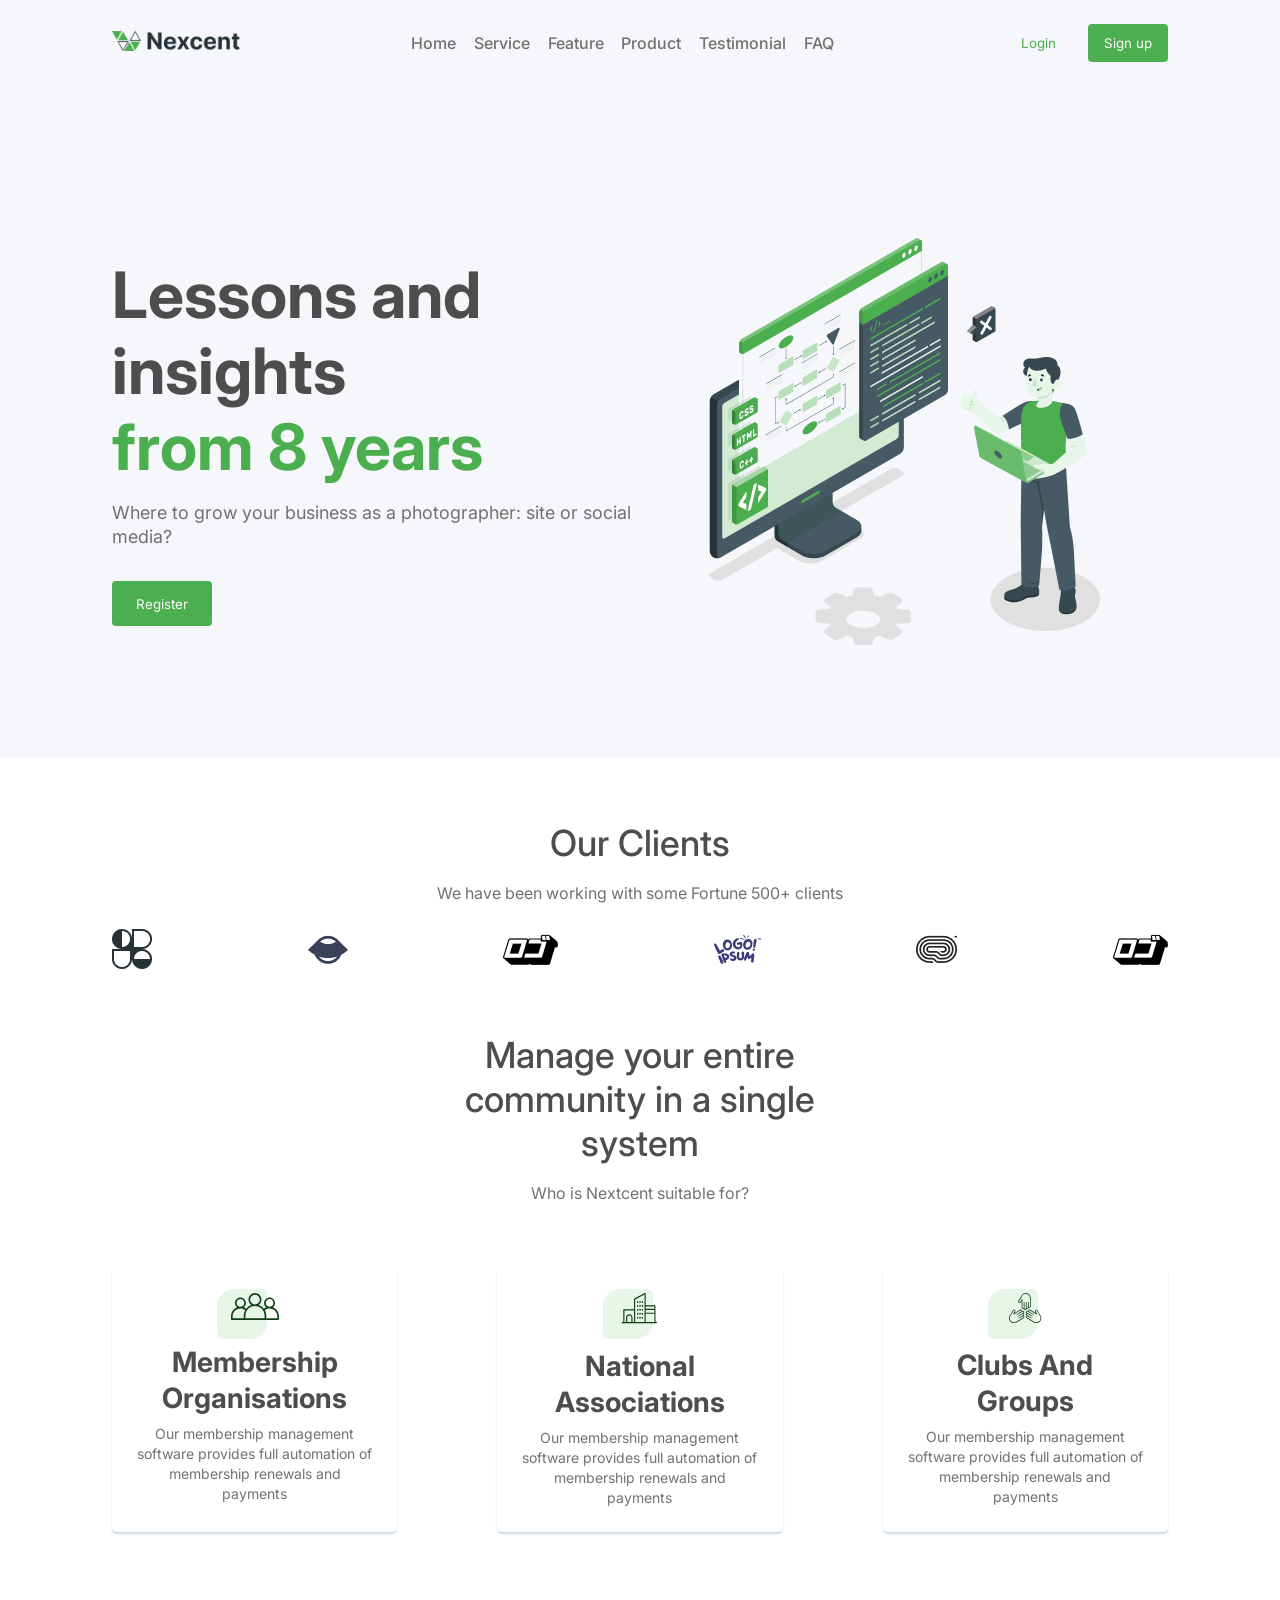
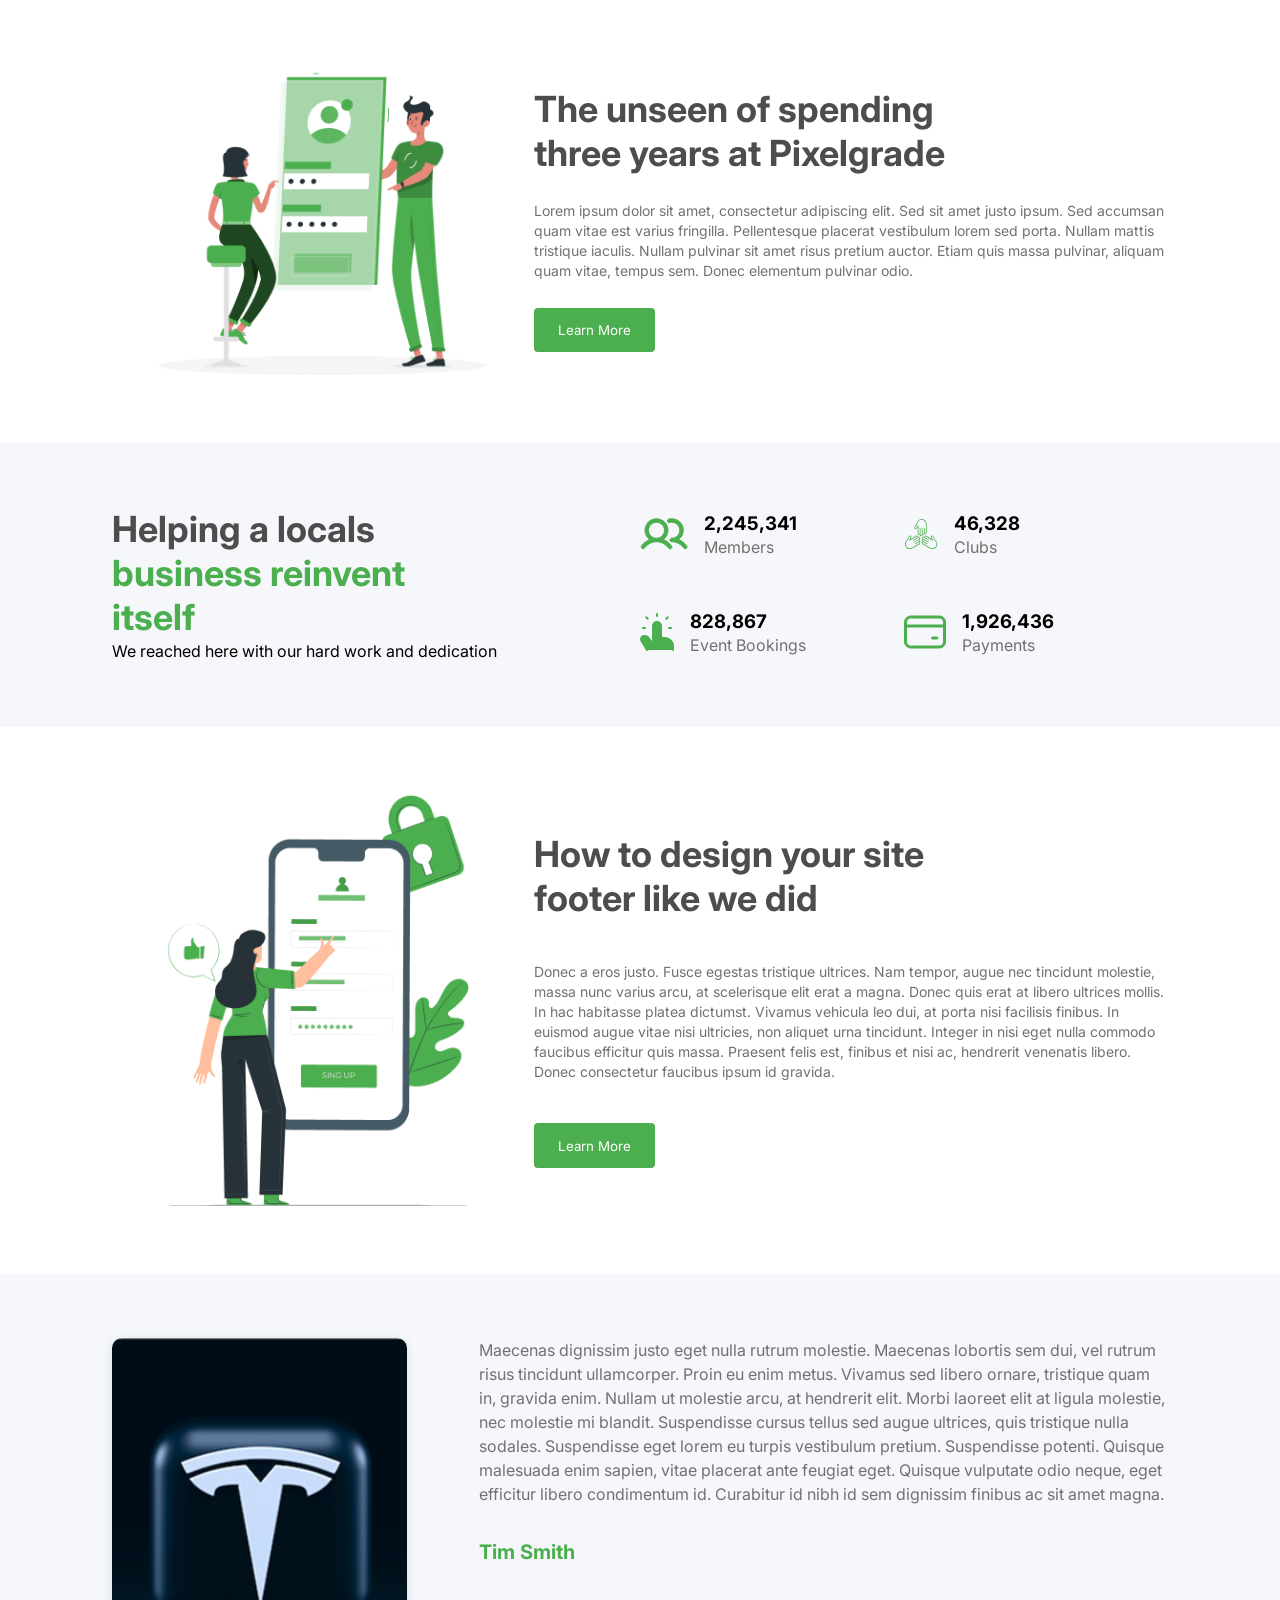
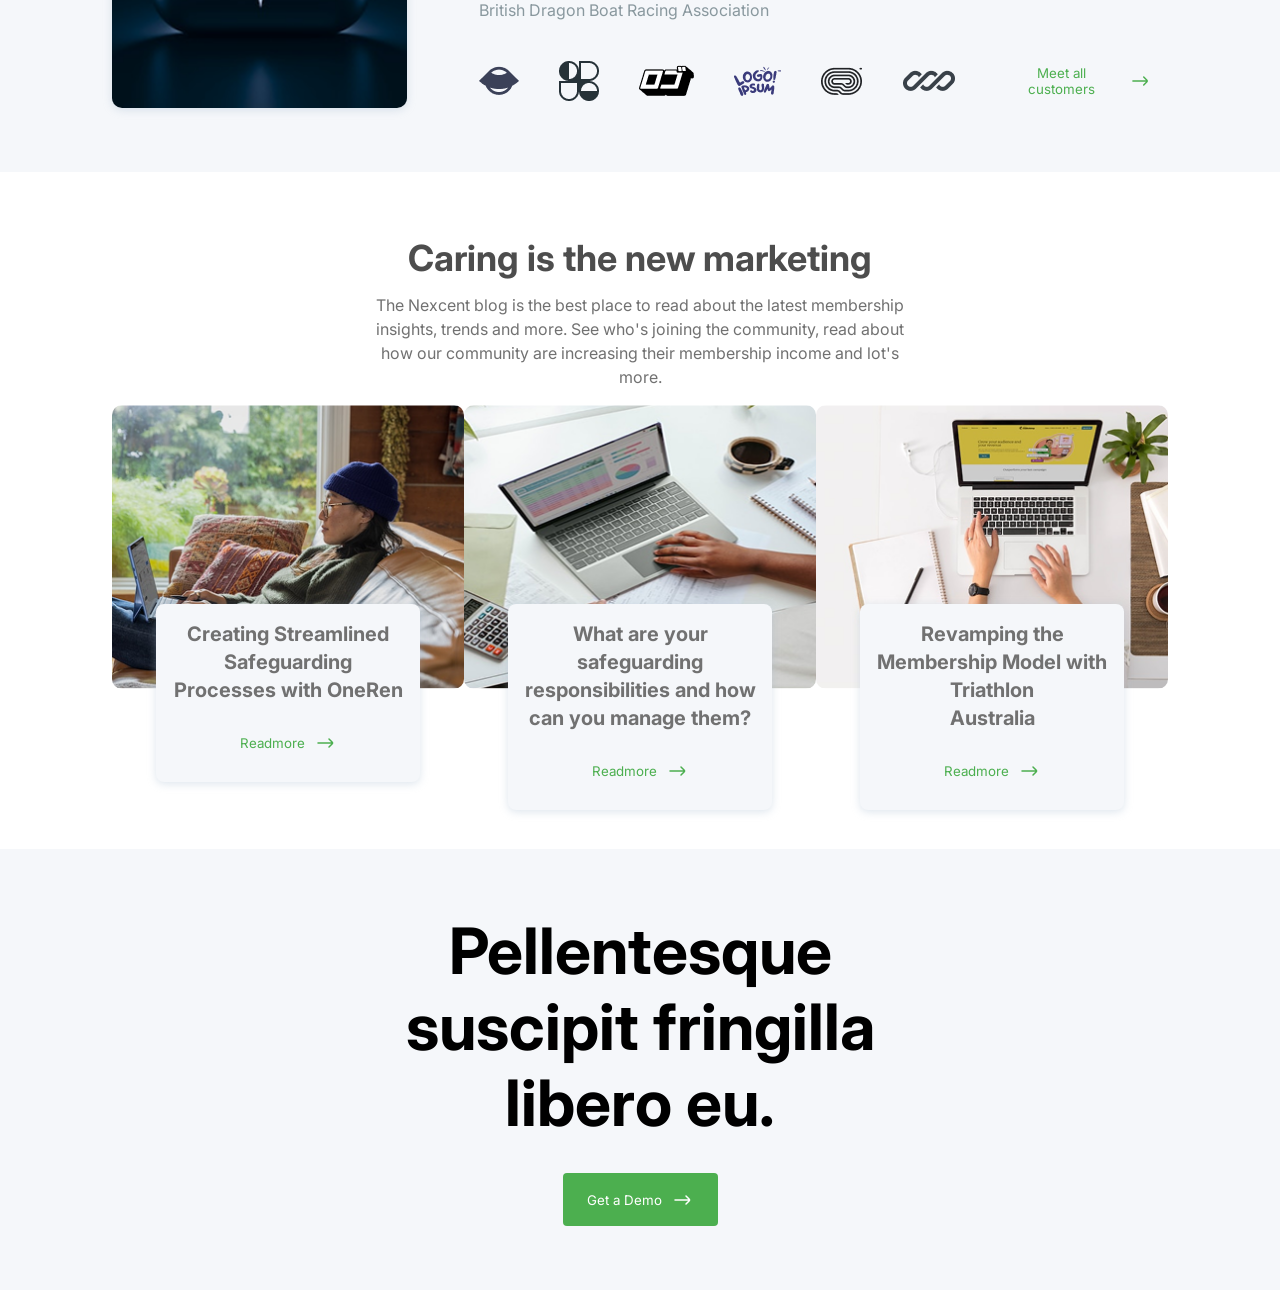
==== index.html @ 9cf92587 "Sipport" ====
<!DOCTYPE html>
<html lang="en">

<head>
    <!-- Meta Tags -->
    <meta charset="UTF-8">
    <meta name="viewport" content="width=device-width, initial-scale=1.0">

    <!-- Favicon -->
    <link rel="icon" href="/Icon.ico">

    <!-- Main Stylesheet -->
    <link rel="stylesheet" href="asetss/css/index.css">

    <!-- Page Title -->
    <title>Nexcent</title>
</head>

<body>
    <!-- ==== HEADER SECTION ==== -->
    <header class="header">
        <div class="logo">
            <img src="/asetss/Image/img/Logo(1).png" alt="">
        </div>
        <div class="header-list">
            <ul>
                <li><a href="#" class="link">Home</a></li>
                <li><a href="#" class="link">Service</a></li>
                <li><a href="#" class="link">Feature</a></li>
                <li><a href="#" class="link">Product</a></li>
                <li><a href="#" class="link">Testimonial</a></li>
                <li><a href="#" class="link">FAQ</a></li>
            </ul>
        </div>
        <div class="header-butten">
            <button class="Standard-buttons-Tertiary-Medium Standard-buttons-Tertiary ">Login</button>
            <button class="Standard-buttons-Primary-Medium Standard-buttons-Primary ">Sign up</button>
        </div>
    </header>
    <!-- ==== main ==== -->
    <main>
        <!-- ==== banner ==== -->
        <div class="hero-section">
            <div class="hero-contents">
                <div class="hero-content">
                    <h1 class="hero-title">
                        Lessons and insights
                        <span>
                            from 8 years
                        </span>
                    </h1>
                    <p class="hero-subtitle">
                        Where to grow your business as a photographer: site or social media?
                    </p>
                </div>
                <div class="hero-button">
                    <button class=" Standard-buttons-Primary Standard-buttons-Primary-Normal">
                        Register
                    </button>
                </div>
            </div>
            <div class="hero-image">
                <img src="/asetss/Image/img/Illustration.png" alt="">
            </div>
        </div>
        <!-- ==== Our Clients ==== -->
        <div class="Our-Clients-box">
            <div class="Our-Clients-box-titel title-box">
                <h2>Our Clients</h2>
                <p>We have been working with some Fortune 500+ clients</p>
            </div>
            <div class="Our-Clients-logo">
                <img src="/asetss/Image/img/Logo (2).png" alt="">
                <img src="/asetss/Image/img/Logo (1).png" alt="">
                <img src="/asetss/Image/img/Logo (3).png" alt="">
                <img src="/asetss/Image/img/Logo (4).png" alt="">
                <img src="/asetss/Image/img/Logo (5).png" alt="">
                <img src="/asetss/Image/img/Logo (3).png" alt="">
            </div>
        </div>
        <div class="Community-Management">
            <div class="Community-Management-titel title-box">
                <h2>
                    Manage your entire community in a single system
                </h2>
                <p>Who is Nextcent suitable for?</p>
            </div>
            <div class="Community-Management-Community-boxes">
                <div class="Community-boxes">
                    <div class="Community-boxes-titel">
                        <img src="/asetss/Image/svg/People.svg" alt="">
                        <div class="Community-boxes-titel-short-box"></div>
                        <h3>Membership Organisations</h3>
                    </div>
                    <div class="Community-boxes-Caption">
                        <p>Our membership management software provides full automation of membership renewals and payments
                        </p>
                    </div>
                </div>
                <div class="Community-boxes">
                    <div class="Community-boxes-titel">

                        <img src="/asetss/Image/svg/Building.svg" alt="">
                        <div class="Community-boxes-titel-short-box"></div>
                        <h3>National Associations</h3>
                    </div>
                    <div class="Community-boxes-Caption">
                        <p>Our membership management software provides full automation of membership renewals and payments
                        </p>
                    </div>
                </div>
                <div class="Community-boxes">
                    <div class="Community-boxes-titel">
                        <img src="/asetss/Image/svg/hands-black.svg" alt="">
                        <div class="Community-boxes-titel-short-box"></div>
                        <h3>Clubs And Groups</h3>
                    </div>
                    <div class="Community-boxes-Caption">
                        <p>Our membership management software provides full automation of membership renewals and payments
                        </p>
                    </div>
                </div>
            </div>
        </div>
        <div class="Feature-Section">
            <div class="Feature-Section-img">
                <img src="/asetss/Image/img/rafiki.png" alt="">
            </div>
            <div class="Feature-Section-Content">
                <h2 class="Feature-Section-Content-titel">
                    The unseen of spending three years at Pixelgrade
                </h2>
                <p class="Feature-Section-Content-Caption">
                    Lorem ipsum dolor sit amet, consectetur adipiscing elit. Sed sit amet justo ipsum. Sed accumsan quam vitae est varius fringilla. Pellentesque placerat vestibulum lorem sed porta. Nullam mattis tristique iaculis. Nullam pulvinar sit amet risus pretium
                    auctor. Etiam quis massa pulvinar, aliquam quam vitae, tempus sem. Donec elementum pulvinar odio.
                </p>
                <div class="Feature-Section-Content-buuten">
                    <button class=" Standard-buttons-Primary Standard-buttons-Primary-Normal">Learn More</button>
                </div>
            </div>
        </div>
        <div class="Achievements">
            <div class="Achievements-cantent">
                <h2>Helping a locals <span>business reinvent itself</span> </h2>
                <p>We reached here with our hard work and dedication</p>
            </div>
            <div class="Achievements-Statistics">
                <div class="Achievements-Statistics-card">
                    <div class="Achievements-Statistics-card-svg">
                        <svg width="48" height="32" viewBox="0 0 48 32" fill="none" xmlns="http://www.w3.org/2000/svg">
                            <path
                                d="M16.4999 0.735931C18.8587 0.735931 21.161 1.46172 23.0936 2.81406C25.0259 4.16628 26.4955 6.07988 27.3036 8.2955C28.1117 10.5115 28.2195 12.9228 27.6112 15.2018C27.0029 17.4806 25.7081 19.5173 23.9032 21.0357L23.2958 21.5475L24.0184 21.8746C26.9917 23.2201 29.5508 25.3372 31.4286 28.0064L31.4354 28.0162L31.4432 28.026C31.589 28.2128 31.6953 28.4277 31.7557 28.6568C31.8162 28.8861 31.8296 29.1255 31.7948 29.36C31.76 29.5944 31.6779 29.8193 31.5536 30.0211C31.4292 30.2229 31.265 30.3973 31.0712 30.5338C30.8773 30.6703 30.6576 30.766 30.4257 30.815C30.1938 30.864 29.954 30.8662 29.7216 30.8199C29.4892 30.7736 29.2685 30.6796 29.0731 30.5455C28.8778 30.4114 28.7115 30.2389 28.5848 30.0387L28.579 30.0289L28.5721 30.0191L28.3114 29.6598C26.984 27.8851 25.2724 26.4307 23.3026 25.4068C21.2014 24.3147 18.8679 23.7447 16.4999 23.7447C14.1319 23.7447 11.7983 24.3147 9.69714 25.4068C7.5961 26.4989 5.78925 28.0812 4.42859 30.0191L4.42761 30.0201C4.26766 30.2498 4.05386 30.4378 3.80554 30.567C3.55736 30.6961 3.2816 30.763 3.00183 30.7623H2.99792C2.63907 30.7634 2.28891 30.6516 1.99695 30.443L1.995 30.442L1.85828 30.3346C1.55451 30.0715 1.34853 29.7105 1.27917 29.3111C1.19996 28.8546 1.30489 28.3846 1.57117 28.0055C3.44896 25.3365 6.00823 23.22 8.98132 21.8746L9.70398 21.5475L9.09656 21.0357C7.29172 19.5173 5.99686 17.4806 5.38855 15.2018C4.78027 12.9228 4.88805 10.5115 5.69617 8.2955C6.50434 6.07965 7.9746 4.16631 9.9071 2.81406C11.8397 1.46174 14.1411 0.735953 16.4999 0.735931ZM28.6649 1.1832H28.6659L28.6747 1.18124C29.6848 0.893697 30.7299 0.747882 31.7802 0.749603H31.7831C34.1431 0.742831 36.4479 1.46401 38.3837 2.81406C40.3196 4.1642 41.7923 6.0783 42.6014 8.2955C43.4105 10.5126 43.5164 12.9251 42.9052 15.2047C42.2939 17.4844 40.9953 19.5208 39.1854 21.0357L38.5751 21.5465L39.2997 21.8746C42.273 23.2201 44.832 25.3372 46.7098 28.0064L46.7118 28.0094C46.8452 28.196 46.94 28.4077 46.9911 28.6314C47.0421 28.8551 47.0489 29.0871 47.0096 29.3131C46.9704 29.539 46.886 29.7546 46.7626 29.9478C46.6391 30.1412 46.4785 30.3083 46.2899 30.4391L46.2841 30.443C45.992 30.6517 45.642 30.7624 45.2831 30.7613C45.0026 30.7595 44.7262 30.6926 44.4774 30.5631C44.2906 30.4658 44.1238 30.3356 43.9833 30.1803L43.8514 30.0172C42.4881 28.0832 40.6809 26.5042 38.5809 25.4137C36.4806 24.323 34.1487 23.7522 31.7821 23.7496H31.7811C31.3171 23.7496 30.872 23.5659 30.5438 23.2379C30.2156 22.9097 30.0311 22.4637 30.0311 21.9996C30.0312 21.5356 30.2157 21.0904 30.5438 20.7623C30.872 20.4342 31.3171 20.2496 31.7811 20.2496C33.9029 20.2496 35.9381 19.4071 37.4384 17.9068C38.9386 16.4066 39.7811 14.3713 39.7811 12.2496C39.781 10.1281 38.9384 8.09353 37.4384 6.59335C35.9381 5.09306 33.9029 4.2496 31.7811 4.2496C31.05 4.24832 30.3221 4.3498 29.619 4.55038L29.6132 4.55234C29.3908 4.61864 29.1574 4.63955 28.9266 4.61484C28.6959 4.59011 28.4727 4.51969 28.2694 4.40781C28.0661 4.29587 27.8864 4.14524 27.7421 3.96347C27.5978 3.78169 27.4915 3.57262 27.4286 3.34921C27.3657 3.12581 27.3476 2.89205 27.3759 2.66171C27.4042 2.43135 27.4785 2.20896 27.5936 2.00742C27.7087 1.80588 27.8627 1.62932 28.0468 1.48788C28.2307 1.34652 28.4407 1.24259 28.6649 1.1832ZM18.0604 4.4039C16.5086 4.09528 14.9001 4.25351 13.4384 4.85898C11.9767 5.46445 10.7275 6.48984 9.84851 7.80527C8.96953 9.12075 8.49996 10.6675 8.49988 12.2496C8.49988 14.3712 9.34252 16.4066 10.8427 17.9068C12.3429 19.4071 14.3782 20.2496 16.4999 20.2496C18.082 20.2496 19.6287 19.7809 20.9442 18.9019C22.2598 18.0229 23.286 16.7729 23.8915 15.3111C24.4968 13.8494 24.6552 12.2407 24.3466 10.6891C24.0379 9.13738 23.2758 7.7121 22.1571 6.59335C21.0383 5.47453 19.6123 4.71258 18.0604 4.4039Z"
                                fill="#4CAF4F" stroke="#4CAF4F" />
                        </svg>
                    </div>
                    <div class="Statistics">
                        <h3>2,245,341</h3>
                        <p>Members</p>
                    </div>
                </div>
                <div class="Achievements-Statistics-card">
                    <div class="Achievements-Statistics-card-svg">
                        <svg width="34" height="30" viewBox="0 0 34 30" fill="none" xmlns="http://www.w3.org/2000/svg">
                            <path
                                d="M21.3117 14.6446C21.0709 14.6446 20.8473 14.5784 20.6487 14.4719V14.4748C20.6487 14.8536 20.5014 15.2094 20.2343 15.4758C19.9671 15.743 19.6116 15.8903 19.2332 15.8903C18.9889 15.8903 18.7625 15.8224 18.5617 15.7131C18.5415 16.0597 18.4029 16.3836 18.1558 16.631C17.8886 16.8982 17.5331 17.0454 17.1545 17.0454C16.4022 17.0454 15.7913 16.4541 15.7473 15.7129C15.5145 15.8387 15.2513 15.9046 14.9799 15.8872C14.2398 15.8387 13.6603 15.1993 13.6603 14.4312V8.06453L12.9353 9.32049C12.6592 9.80087 12.1423 10.0991 11.5858 10.0991C11.3147 10.0991 11.0468 10.028 10.8095 9.89204C10.5141 9.72076 10.3028 9.44582 10.2149 9.1169C10.1265 8.78777 10.1722 8.44356 10.3431 8.14857C10.3433 8.14857 12.715 4.04137 12.8597 3.78908C12.8769 3.75115 12.9259 3.64113 12.9676 3.54736C13.0075 3.45783 13.0416 3.36595 13.0744 3.27359C13.7896 1.25431 15.5607 -1.90735e-05 17.6966 -1.90735e-05C20.4703 -1.90735e-05 22.7268 2.44688 22.7268 5.45457L22.727 13.2289C22.727 13.6073 22.58 13.9628 22.3131 14.2302C22.0459 14.4974 21.6904 14.6447 21.3116 14.6447L21.3117 14.6446ZM17.6966 0.752123C15.8613 0.752123 14.3984 1.78878 13.7833 3.52514C13.744 3.6354 13.703 3.74565 13.6552 3.85309C13.5164 4.16432 13.5164 4.16432 13.4773 4.20907L13.4721 4.2046C13.2784 4.57001 12.7031 5.56635 10.9943 8.525C10.9241 8.64633 10.9055 8.78723 10.9413 8.92198C10.9776 9.05675 11.0645 9.1703 11.1849 9.2398C11.5586 9.45443 12.0703 9.3159 12.2833 8.94484L13.7108 6.47339C13.7961 6.32614 13.9685 6.25381 14.1339 6.29858C14.2983 6.34263 14.4126 6.49177 14.4126 6.66187V14.4314C14.4126 14.798 14.6892 15.1144 15.0292 15.1368C15.2252 15.1471 15.408 15.0814 15.5454 14.9443C15.6702 14.8194 15.739 14.6531 15.739 14.4752V9.39383C15.739 9.18603 15.9075 9.01757 16.1153 9.01757C16.3231 9.01757 16.4915 9.18579 16.4915 9.39383L16.4913 15.6302C16.4913 15.9958 16.7889 16.2934 17.1545 16.2934C17.3321 16.2934 17.499 16.2246 17.6241 16.0997C17.7489 15.9746 17.8177 15.8078 17.8177 15.6302V9.39382C17.8177 9.18602 17.9859 9.01757 18.194 9.01757C18.4018 9.01757 18.5702 9.18579 18.5702 9.39382L18.57 14.4168V14.4752C18.57 14.8406 18.8675 15.1381 19.2334 15.1381C19.4108 15.1381 19.5772 15.0691 19.703 14.9438C19.8278 14.8191 19.8966 14.6528 19.8966 14.4749V9.39356C19.8966 9.18576 20.0649 9.01731 20.2729 9.01731C20.4807 9.01731 20.6491 9.18552 20.6491 9.39356L20.6487 13.2291C20.6487 13.595 20.9462 13.8925 21.3116 13.8925C21.4895 13.8925 21.6558 13.8235 21.7807 13.6989C21.906 13.5736 21.9746 13.4067 21.9746 13.2291L21.9748 5.45475C21.9748 2.86201 20.0557 0.752201 17.6966 0.752201L17.6966 0.752123Z"
                                fill="#4CAF4F" />
                            <path
                                d="M6.5291 20.048L11.9888 16.7727C12.6471 16.3774 13.4941 16.5454 13.9162 17.1553C14.0703 17.3775 14.149 17.6364 14.1613 17.9001C14.3648 17.7938 14.5863 17.7361 14.8117 17.7361C14.9272 17.7361 15.0431 17.7505 15.1576 17.779C15.5244 17.8706 15.8335 18.0999 16.0279 18.424C16.2225 18.7487 16.2793 19.1291 16.1877 19.4955C16.1031 19.8346 15.8969 20.1199 15.6102 20.3157C15.8107 20.4339 15.9836 20.5953 16.1066 20.8008C16.3012 21.1254 16.358 21.5057 16.2666 21.8725C16.1749 22.2389 15.9457 22.548 15.621 22.7429L15.6192 22.744C15.8161 22.8621 15.986 23.0218 16.1076 23.2242C16.3024 23.5488 16.3592 23.9293 16.2675 24.2961C16.1756 24.6627 15.9464 24.9718 15.6222 25.1664L8.95583 29.1657C7.71164 29.9119 6.27329 30.1694 4.90636 29.8902C3.52718 29.6084 2.38497 28.8157 1.69046 27.6579C0.591379 25.8261 0.756094 23.6619 2.11949 22.0101C2.18192 21.9347 2.24341 21.8579 2.29925 21.7783C2.35839 21.6942 2.42742 21.5952 2.45098 21.5613C2.5921 21.3092 4.89486 17.1603 4.89462 17.1608C5.12716 16.7412 5.56301 16.5037 6.01252 16.5039C6.22221 16.5039 6.43495 16.5555 6.63121 16.6644C6.86823 16.7968 7.06731 16.9898 7.20655 17.2223C7.4928 17.6994 7.50293 18.2964 7.2334 18.7796L6.5291 20.048ZM6.56185 17.6091C6.48882 17.4873 6.38845 17.3902 6.2657 17.3214C6.01196 17.181 5.69249 17.2724 5.5528 17.5252C3.90505 20.4937 3.34335 21.5054 3.12659 21.8654L3.13153 21.8666C3.11339 21.9269 3.11339 21.9269 2.91502 22.2103C2.84764 22.3062 2.77437 22.3983 2.69969 22.489C1.52732 23.9094 1.39119 25.6969 2.33521 27.2709C2.91997 28.2458 3.8864 28.9142 5.0566 29.1531C6.23952 29.3937 7.48631 29.1699 8.56845 28.5206L15.2355 24.5211C15.3876 24.4299 15.4951 24.285 15.538 24.1133C15.5808 23.9417 15.5542 23.7634 15.4628 23.6112C15.2748 23.2979 14.8665 23.1949 14.5532 23.3836L11.2642 25.3568C11.0861 25.4637 10.8548 25.4062 10.748 25.2279C10.6411 25.0498 10.6988 24.8187 10.8769 24.7117L14.1661 22.7386L15.2343 22.0977C15.3865 22.0063 15.4941 21.8614 15.537 21.6901C15.5799 21.5184 15.5533 21.3398 15.4619 21.1878C15.2736 20.8743 14.8653 20.7723 14.5522 20.9603L10.1948 23.5742C10.0163 23.6814 9.78561 23.6235 9.67865 23.4454C9.57169 23.2673 9.62965 23.0361 9.80752 22.9292L15.1554 19.7211C15.3076 19.6296 15.415 19.485 15.4579 19.3132C15.5007 19.1417 15.4741 18.9634 15.3829 18.8112C15.2918 18.6592 15.1469 18.5518 14.9751 18.5089C14.8024 18.466 14.6248 18.4927 14.4731 18.5836L13.4831 19.1775C13.4829 19.1775 13.4829 19.1778 13.4826 19.1778H13.4824L9.12525 21.7917C8.94667 21.8992 8.71578 21.8412 8.60905 21.6629C8.5021 21.4848 8.56005 21.2536 8.73793 21.1467L13.0953 18.5327C13.2475 18.4413 13.3552 18.2964 13.398 18.1251C13.4452 17.9371 13.4094 17.7449 13.2977 17.5837C13.104 17.3036 12.6898 17.2291 12.3758 17.4179L5.71361 21.4146C5.56778 21.5017 5.38095 21.4805 5.25867 21.3625C5.13616 21.2442 5.10859 21.0583 5.19105 20.9097L6.57638 18.4137C6.71539 18.1642 6.70997 17.8561 6.56178 17.6092L6.56185 17.6091Z"
                                fill="#4CAF4F" />
                            <path
                                d="M32.6181 27.6577C31.9238 28.8157 30.7819 29.6083 29.4025 29.8901C28.0353 30.1688 26.5974 29.9117 25.353 29.1656L18.686 25.1661C18.3616 24.9715 18.1321 24.6624 18.0402 24.2953C17.949 23.9289 18.006 23.5484 18.2004 23.2243C18.3217 23.0216 18.4918 22.8619 18.689 22.7439L18.6871 22.7427C18.3627 22.5481 18.1333 22.239 18.0419 21.8724C17.95 21.5058 18.007 21.125 18.2016 20.8004C18.3269 20.5919 18.4987 20.4289 18.6947 20.3132C18.4101 20.1174 18.2051 19.8331 18.1208 19.4957C18.0289 19.1288 18.0859 18.7483 18.2805 18.4242C18.4749 18.0997 18.7842 17.8705 19.1508 17.7789C19.2653 17.7501 19.3815 17.736 19.4965 17.736C19.7222 17.7362 19.9436 17.7935 20.1472 17.9C20.1597 17.6363 20.2381 17.3774 20.3922 17.1552C20.8146 16.5458 21.6609 16.3771 22.3201 16.7726L27.7796 20.0474L27.0759 18.7799C26.8059 18.296 26.8158 17.699 27.1021 17.2216C27.2415 16.9893 27.4408 16.7964 27.679 16.6628C27.8748 16.5544 28.0869 16.5031 28.296 16.5031C28.7453 16.5033 29.1817 16.7403 29.4139 17.1599C30.2235 18.6185 31.7511 21.3694 31.8585 21.5614C31.8813 21.5946 31.9504 21.6936 32.0095 21.7777C32.0658 21.8575 32.1266 21.9339 32.1895 22.0097C33.5527 23.6622 33.7171 25.8262 32.6181 27.6578L32.6181 27.6577ZM31.6091 22.4892C31.5341 22.3985 31.4606 22.3059 31.3937 22.2105C31.1902 21.9217 31.185 21.9141 31.1697 21.8385C30.9317 21.4448 30.3512 20.3997 28.7555 17.5249C28.6156 17.2726 28.2975 17.1805 28.0443 17.3204C27.9196 17.3901 27.8195 17.4874 27.7465 17.6093C27.5985 17.8559 27.5928 18.1641 27.7326 18.4143L29.1174 20.9095C29.2001 21.0584 29.1725 21.2441 29.0503 21.3623C28.9282 21.4808 28.7416 21.5016 28.5951 21.4144L21.9329 17.4177C21.6189 17.2295 21.2049 17.3032 21.0108 17.5836C20.8991 17.7447 20.8635 17.937 20.9102 18.1247C20.9531 18.2963 21.0607 18.4409 21.2132 18.5323C21.2136 18.5326 21.2139 18.533 21.2143 18.5333L25.5703 21.1465C25.7484 21.2535 25.8062 21.4844 25.6992 21.6627C25.5922 21.8406 25.3616 21.8988 25.183 21.7916L19.8352 18.5835C19.6834 18.4925 19.5048 18.4657 19.3333 18.5088C19.1613 18.5517 19.0167 18.6591 18.9255 18.8115C18.8341 18.9635 18.8077 19.1418 18.8501 19.3133C18.893 19.4849 19.0007 19.6297 19.1529 19.7212L20.1935 20.3453L24.5005 22.9293C24.6786 23.0363 24.7363 23.2672 24.6293 23.4455C24.5224 23.6234 24.2917 23.6814 24.1131 23.5744L19.7562 20.9604C19.4429 20.7719 19.0348 20.8742 18.8464 21.188C18.755 21.3402 18.7286 21.5186 18.771 21.6901C18.8139 21.8616 18.9215 22.0062 19.0739 22.0979L20.1422 22.7387L23.4308 24.7119C23.609 24.8188 23.6667 25.0497 23.5597 25.2281C23.4528 25.4059 23.2221 25.4644 23.0435 25.3569L19.7548 23.3838C19.6031 23.2928 19.4252 23.266 19.2528 23.3091C19.0813 23.352 18.9361 23.4594 18.845 23.6114C18.7538 23.7636 18.7272 23.9421 18.7696 24.1134C18.8124 24.2849 18.9201 24.4296 19.0725 24.5212L25.7395 28.5207C26.8214 29.1698 28.0691 29.3945 29.2514 29.1533C30.4213 28.9144 31.3878 28.246 31.9725 27.2711C32.9175 25.6968 32.7816 23.9091 31.6095 22.4892L31.6091 22.4892Z"
                                fill="#4CAF4F" />
                        </svg>
                    </div>
                    <div class="Statistics">
                        <h3>46,328</h3>
                        <p>Clubs</p>
                    </div>
                </div>
                <div class="Achievements-Statistics-card">
                    <div class="Achievements-Statistics-card-svg">
                        <svg width="34" height="38" viewBox="0 0 34 38" fill="none" xmlns="http://www.w3.org/2000/svg">
                            <path
                                d="M33 37V33C33 30.8783 32.1571 28.8434 30.6569 27.3431C29.1566 25.8429 27.1217 25 25 25H23C22.4696 25 21.9609 24.7893 21.5858 24.4142C21.2107 24.0391 21 23.5304 21 23V13C21 11.9391 20.5786 10.9217 19.8284 10.1716C19.0783 9.42143 18.0609 9 17 9C15.9391 9 14.9217 9.42143 14.1716 10.1716C13.4214 10.9217 13 11.9391 13 13V31L8.2 24.6C7.82741 24.1032 7.34428 23.7 6.78885 23.4223C6.23343 23.1446 5.62098 23 5 23H4.132C2.402 23 1 24.402 1 26.132C1 26.7 1.154 27.258 1.446 27.744L7 37M17 3V1V3ZM29 15H31H29ZM3 15H5H3ZM7.686 5.686L6.272 4.272L7.686 5.686ZM26.314 5.686L27.728 4.272L26.314 5.686Z"
                                fill="#4CAF4F" />
                            <path
                                d="M33 37V33C33 30.8783 32.1571 28.8434 30.6569 27.3431C29.1566 25.8429 27.1217 25 25 25H23C22.4696 25 21.9609 24.7893 21.5858 24.4142C21.2107 24.0391 21 23.5304 21 23V13C21 11.9391 20.5786 10.9217 19.8284 10.1716C19.0783 9.42143 18.0609 9 17 9V9C15.9391 9 14.9217 9.42143 14.1716 10.1716C13.4214 10.9217 13 11.9391 13 13V31L8.2 24.6C7.82741 24.1032 7.34428 23.7 6.78885 23.4223C6.23343 23.1446 5.62098 23 5 23H4.132C2.402 23 1 24.402 1 26.132C1 26.7 1.154 27.258 1.446 27.744L7 37M17 3V1M29 15H31M3 15H5M7.686 5.686L6.272 4.272M26.314 5.686L27.728 4.272"
                                stroke="#4CAF4F" stroke-width="2" stroke-linecap="round" stroke-linejoin="round" />
                        </svg>
                    </div>
                    <div class="Statistics">
                        <h3>828,867</h3>
                        <p>Event Bookings</p>
                    </div>
                </div>
                <div class="Achievements-Statistics-card">
                    <div class="Achievements-Statistics-card-svg">
                        <svg width="42" height="34" viewBox="0 0 42 34" fill="none" xmlns="http://www.w3.org/2000/svg">
                            <path
                                d="M6.75 1H35.25C36.9076 1 38.4968 1.65895 39.6689 2.83105C40.841 4.00316 41.5 5.5924 41.5 7.25V26.75C41.5 28.4076 40.841 29.9968 39.6689 31.1689C38.4968 32.341 36.9076 33 35.25 33H6.75C5.0924 33 3.50316 32.341 2.33105 31.1689C1.15895 29.9968 0.5 28.4076 0.5 26.75V7.25C0.5 5.5924 1.15895 4.00316 2.33105 2.83105C3.50316 1.65895 5.0924 1 6.75 1ZM2.5 26.75C2.5 27.8772 2.94809 28.9579 3.74512 29.7549C4.54215 30.5519 5.62283 31 6.75 31H35.25C36.3772 31 37.4579 30.5519 38.2549 29.7549C39.0519 28.9579 39.5 27.8772 39.5 26.75V12H2.5V26.75ZM28.5 22H33C33.2652 22 33.5195 22.1054 33.707 22.293C33.8946 22.4805 34 22.7348 34 23C34 23.2652 33.8946 23.5195 33.707 23.707C33.5195 23.8946 33.2652 24 33 24H28.5C28.2348 24 27.9805 23.8946 27.793 23.707C27.6054 23.5195 27.5 23.2652 27.5 23C27.5 22.7348 27.6054 22.4805 27.793 22.293C27.9805 22.1054 28.2348 22 28.5 22ZM6.75 3C5.62283 3 4.54215 3.44809 3.74512 4.24512C2.94809 5.04215 2.5 6.12283 2.5 7.25V10H39.5V7.25C39.5 6.12283 39.0519 5.04215 38.2549 4.24512C37.4579 3.44809 36.3772 3 35.25 3H6.75Z"
                                fill="#4CAF4F" stroke="#4CAF4F" />
                        </svg>
                    </div>
                    <div class="Statistics">
                        <h3>1,926,436</h3>
                        <p>Payments</p>
                    </div>
                </div>
            </div>
        </div>
        <div class="Sample-Footer">
            <div class="Sample-Footer-img">
                <img src="/asetss/Image/img/pana.png" alt="">
            </div>
            <div class="Sample-Footer-Content">
                <h2 class="Sample-Footer-Content-titel">
                    How to design your site footer like we did
                </h2>
                <p class="Sample-Footer-Content-Caption">Donec a eros justo. Fusce egestas tristique ultrices. Nam tempor, augue nec tincidunt molestie, massa nunc varius arcu, at scelerisque elit erat a magna. Donec quis erat at libero ultrices mollis. In hac habitasse platea dictumst. Vivamus
                    vehicula leo dui, at porta nisi facilisis finibus. In euismod augue vitae nisi ultricies, non aliquet urna tincidunt. Integer in nisi eget nulla commodo faucibus efficitur quis massa. Praesent felis est, finibus et nisi ac, hendrerit
                    venenatis libero. Donec consectetur faucibus ipsum id gravida.</p>
                <div class="Sample-Footer-Content-buuten">
                    <button class=" Standard-buttons-Primary Standard-buttons-Primary-Normal">Learn More</button>
                </div>
            </div>
        </div>
        <div class="story">
            <div class="story-img-box">
                <img src="/asetss/Image/img/image 9.png" alt="">
            </div>
            <div class="story-box">
                <p>Maecenas dignissim justo eget nulla rutrum molestie. Maecenas lobortis sem dui, vel rutrum risus tincidunt ullamcorper. Proin eu enim metus. Vivamus sed libero ornare, tristique quam in, gravida enim. Nullam ut molestie arcu, at hendrerit
                    elit. Morbi laoreet elit at ligula molestie, nec molestie mi blandit. Suspendisse cursus tellus sed augue ultrices, quis tristique nulla sodales. Suspendisse eget lorem eu turpis vestibulum pretium. Suspendisse potenti. Quisque malesuada
                    enim sapien, vitae placerat ante feugiat eget. Quisque vulputate odio neque, eget efficitur libero condimentum id. Curabitur id nibh id sem dignissim finibus ac sit amet magna.
                </p>
                <h4>Tim Smith</h4>
                <span>British Dragon Boat Racing Association</span>
                <div class="Companies-and-butten">
                    <div class="Companies-img">
                        <img src="/asetss/Image/img/Logo (1).png" alt="">
                        <img src="/asetss/Image/img/Logo (2).png" alt="">
                        <img src="/asetss/Image/img/Logo (3).png" alt="">
                        <img src="/asetss/Image/img/Logo (4).png" alt="">
                        <img src="/asetss/Image/img/Logo (5).png" alt="">
                        <img src="/asetss/Image/img/Logo (6).png" alt="">
                    </div>
                    <div class="Companies-buuten">
                        <button class="Standard-buttons-Tertiary Standard-buttons-Primary-Medium">
                            Meet all customers
                            <svg width="24" height="24" viewBox="0 0 24 24" fill="none"
                                xmlns="http://www.w3.org/2000/svg">
                                <path
                                    d="M16 16L19.2929 12.7071C19.6834 12.3166 19.6834 11.6834 19.2929 11.2929L16 8M19 12L5 12"
                                    stroke="#4CAF4F" stroke-width="1.5" stroke-linecap="round" />
                            </svg>
                        </button>
                    </div>
                </div>
            </div>
        </div>
        <div class="Blog">
            <div class="Blog-titel">
                <h2>
                    Caring is the new marketing
                </h2>
                <p>
                    The Nexcent blog is the best place to read about the latest membership insights, trends and more. See who's joining the community, read about how our community are increasing their membership income and lot's more.​
                </p>
            </div>
            <div class="Blog-cards">
                <div class="Blog-card">
                    <div class="Blog-card-img">
                        <img src="/asetss/Image/img/image 18.png" alt="">
                    </div>
                    <div class="Blog-card-Content">
                        <h4>
                            Creating Streamlined Safeguarding Processes with OneRen
                        </h4>
                        <button class="Standard-buttons-Tertiary Standard-buttons-Primary-Medium">
                            Readmore
                            <svg width="24" height="24" viewBox="0 0 24 24" fill="none"
                                xmlns="http://www.w3.org/2000/svg">
                                <path
                                    d="M16 16L19.2929 12.7071C19.6834 12.3166 19.6834 11.6834 19.2929 11.2929L16 8M19 12L5 12"
                                    stroke="#4CAF4F" stroke-width="1.5" stroke-linecap="round" />
                            </svg>
                        </button>
                    </div>
                </div>
                <div class="Blog-card">
                    <div class="Blog-card-img">
                        <img src="/asetss/Image/img/image 19.png" alt="">
                    </div>
                    <div class="Blog-card-Content">
                        <h4>
                            What are your safeguarding responsibilities and how can you manage them?
                        </h4>
                        <button class="Standard-buttons-Tertiary Standard-buttons-Primary-Medium">
                            Readmore
                            <svg width="24" height="24" viewBox="0 0 24 24" fill="none"
                                xmlns="http://www.w3.org/2000/svg">
                                <path
                                    d="M16 16L19.2929 12.7071C19.6834 12.3166 19.6834 11.6834 19.2929 11.2929L16 8M19 12L5 12"
                                    stroke="#4CAF4F" stroke-width="1.5" stroke-linecap="round" />
                            </svg>
                        </button>
                    </div>
                </div>
                <div class="Blog-card">
                    <div class="Blog-card-img">
                        <img src="/asetss/Image/img/image 20.png" alt="">
                    </div>
                    <div class="Blog-card-Content">
                        <h4>
                            Revamping the Membership Model with Triathlon <br> Australia
                        </h4>
                        <button class="Standard-buttons-Tertiary Standard-buttons-Primary-Medium">
                            Readmore
                            <svg width="24" height="24" viewBox="0 0 24 24" fill="none"
                                xmlns="http://www.w3.org/2000/svg">
                                <path
                                    d="M16 16L19.2929 12.7071C19.6834 12.3166 19.6834 11.6834 19.2929 11.2929L16 8M19 12L5 12"
                                    stroke="#4CAF4F" stroke-width="1.5" stroke-linecap="round" />
                            </svg>
                        </button>
                    </div>
                </div>
            </div>
        </div>
        <div class="Support">
            <div class="Support-titel">
                <h1>Pellentesque suscipit fringilla libero eu.</h1>
            </div>
            <div class="Support-butten">
                <button class="Standard-buttons-Primary Standard-buttons-Primary-Normal">
                    Get a Demo
                    <svg width="24" height="24" viewBox="0 0 24 24" fill="none" xmlns="http://www.w3.org/2000/svg">
                        <path d="M16 16L19.2929 12.7071C19.6834 12.3166 19.6834 11.6834 19.2929 11.2929L16 8M19 12L5 12"
                            stroke="#ffffff" stroke-width="1.5" stroke-linecap="round" />
                    </svg>
                </button>
            </div>
        </div>
    </main>
</body>

</html>
---- asetss/css/index.css ----
/* ==== CSS Comments & Structure ==== */


/* ==== Font ==== */

@import url('https://fonts.googleapis.com/css2?family=Inter:ital,opsz,wght@0,14..32,100..900;1,14..32,100..900&display=swap');

/* ==== Color Palette : Neutral ==== */

:root {
    --transparent: transparent;
    --Black: #263238;
    --D_Grey: #4D4D4D;
    --Grey: #717171;
    --L_Grey: #89989E;
    --Grey-blue: #ABBED1;
    --Silver: #F5F7FA;
    --White: #FFFFFF;
    /* ==== Color Palette : Primary ==== */
    --Primary: #4CAF4F;
    /* ==== Color Palette : Secondary ==== */
    --Secondary: #263238;
    /* ==== Color Palette : Info==== */
    --Info: #2194f3;
    /* ==== Color Palette : Color Shade ==== */
    --Shade-1: #43A046;
    --Shade-2: #388E3B;
    --Shade-3: #237D31;
    --Shade-4: #1B5E1F;
    --Shade-5: #103E13;
    /* ==== Color Palette : Color Tint ==== */
    --Tint-1: #66BB69;
    --Tint-2: #81C784;
    --Tint-3: #A5D6A7;
    --Tint-4: #C8E6C9;
    --Tint-5: #E8F5E9;
    /* ==== Color Palette : Action ==== */
    --Warning: #FBC02D;
    --Error: #E53835;
    --Success: #2E7D31;
    /* ====  Typography ==== */
    /* ====  Headlines ==== */
    /* ====  Headline 1 ==== */
    --Headline-1-font: 64px;
    --Headline-1-line-height: 76px;
    /* ==== Headline 2 ==== */
    --Headline-2-font: 36px;
    --Headline-2-line-height: 44px;
    /* ====  Headline 3 ==== */
    --Headline-3-font: 28px;
    --Headline-3-line-height: 36px;
    /* ====  Headline 4 ==== */
    --Headline-4-font: 20px;
    --Headline-4-line-height: 28px;
    /* ==== Body ==== */
    /* ==== Body 1 ==== */
    --body1-size: 18px;
    --body1-line-height: 28px;
    /* ==== Body 2 ==== */
    --body2-size: 16px;
    --body2-line-height: 24px;
    /* ==== body 3  ==== */
    --body3-size: 14px;
    --body3-line-height: 20px;
    /* ==== body 4 ==== */
    --body4-size: 12px;
    --body4-line-height: 16px;
    /* ==== Font weight ==== */
    --font-regular: 400;
    --font-medium: 500;
    /* ==== boxshadow ==== */
    --box-shadow-2: 0 2px 2px rgba(171, 190, 209, 0.6);
    --box-shadow-4: 0 2px 4px rgba(171, 190, 209, 0.4);
    --box-shadow-6: 0 2px 6px rgba(171, 190, 209, 0.3);
    --box-shadow-8: 0 2px 8px rgba(171, 190, 209, 0.4);
    --box-shadow-16: 0 2px 16px rgba(171, 190, 209, 0.3);
}


/* ==== Standard buttons ==== */

button {
    cursor: pointer;
    gap: 8px;
}


/* ==== Primary ==== */

.Standard-buttons-Primary {
    background-color: var(--Primary);
    border: none;
    color: var(--White);
    border-radius: 4px;
    display: flex;
    align-items: center;
    justify-content: center;
}

.Standard-buttons-Primary:hover {
    background-color: var(--Tint-1);
}

.Standard-buttons-Primary:focus {
    background-color: var(--Tint-1);
    border: 2px solid var(--Black);
}

.Standard-buttons-Primary:active {
    background-color: var(--Shade-2);
}

.Standard-buttons-Primary:disabled {
    background-color: var(--Grey-blue);
    color: var(--Silver);
}


/* ==== Normal ==== */

.Standard-buttons-Primary-Normal {
    padding: 0.9rem 1.5rem;
}


/* ==== Medium ==== */

.Standard-buttons-Primary-Medium {
    padding: 0.7rem 1rem;
}


/* ==== Small ==== */

.Standard-buttons-Primary-Small {
    padding: 0.3rem 0.8rem;
}


/* ==== Secondary ==== */

.Standard-buttons-Secondary {
    background-color: var(--White);
    border: 1px solid var(--Primary);
    color: var(--Primary);
    border-radius: 4px;
    display: flex;
    align-items: center;
    justify-content: center;
}

.Standard-buttons-Secondary:hover {
    background-color: var(--Silver);
}

.Standard-buttons-Secondary:focus {
    background-color: var(--Silver);
    border: 2px solid var(--Black);
}

.Standard-buttons-Secondary:active {
    background-color: var(--Silver);
    border: none;
}

.Standard-buttons-Secondary:disabled {
    background-color: var(--Silver);
    color: var(--Grey-blue);
    border: none;
}


/* ==== Normal ==== */

.Standard-buttons-Secondary-Normal {
    padding: 0.9rem 1.5rem;
}


/* ==== Medium ==== */

.Standard-buttons-Secondary-Medium {
    padding: 0.7rem 1rem;
}


/* ==== Small ==== */

.Standard-buttons-Secondary-Small {
    padding: 0.3rem 0.8rem;
}


/* ==== Tertiary ==== */

.Standard-buttons-Tertiary {
    background-color: var(--transparent);
    border: none;
    color: var(--Primary);
    border-radius: 4px;
    display: flex;
    align-items: center;
    justify-content: center;
}

.Standard-buttons-Tertiary:hover {
    background-color: var(--Silver);
}

.Standard-buttons-Tertiary:focus {
    background-color: var(--Silver);
    border: 2px solid var(--Black);
}

.Standard-buttons-Tertiary:active {
    background-color: var(--Tint-4);
    border: none;
}

.Standard-buttons-Tertiary:disabled {
    background-color: var(--Silver);
    color: var(--Grey-blue);
    border: none;
}


/* ==== Normal ==== */

.Standard-buttons-Tertiary-Normal {
    padding: 0.9rem 1.5rem;
}


/* ==== Medium ==== */

.Standard-buttons-Tertiary-Medium {
    padding: 0.7rem 1rem;
}


/* ==== Small ==== */

.Standard-buttons-Tertiary-Small {
    padding: 0.3rem 0.8rem;
}


/* ==== Icon buttons  ==== */


/* ==== Primary ==== */

.Icon-buttons-Primary {
    background-color: var(--Primary);
    border: none;
    border-radius: 4px;
    display: flex;
    align-items: center;
    justify-content: center;
}

.Icon-buttons-Primary svg {
    color: var(--White);
}

.Icon-buttons-Primary:hover {
    background-color: var(--Primary);
}

.Icon-buttons-Primary:focus {
    background-color: var(--Tint-1);
    border: 2px solid var(--Black);
}

.Icon-buttons-Primary:active {
    background-color: var(--Shade-2);
}

.Icon-buttons-Primary:disabled {
    background-color: var(--Grey-blue);
    color: var(--Silver);
}

.Icon-buttons-Primary:disabled svg {
    color: var(--Grey-blue);
}


/* ==== Normal ==== */

.Icon-buttons-Primary-Normal {
    padding: 0.5rem;
}

.Icon-buttons-Primary-Normal svg {
    width: 24px;
    height: 24px;
}


/* ==== Medium ==== */

.Icon-buttons-Primary-Medium {
    padding: 0.3rem;
}

.Icon-buttons-Primary-Medium svg {
    width: 20px;
    height: 20px;
}


/* ==== Small ==== */

.Icon-buttons-Primary-Small {
    padding: 0.1rem;
}

.Icon-buttons-Primary-Small svg {
    width: 16px;
    height: 16px;
}


/* ==== Secondary ==== */

.Icon-buttons-Secondary {
    background-color: var(--White);
    border: none;
    border-radius: 4px;
    display: flex;
    align-items: center;
    justify-content: center;
}

.Icon-buttons-Secondary svg {
    color: var(--Primary);
}

.Icon-buttons-Secondary:hover {
    background-color: var(--Silver);
}

.Icon-buttons-Secondary:focus {
    background-color: var(--Silver);
    border: 2px solid var(--Black);
}

.Icon-buttons-Secondary:active {
    background-color: var(--Silver);
    border: 2px solid var(--Primary);
}

.Icon-buttons-Secondary:disabled {
    background-color: var(--Silver);
}

.Icon-buttons-Secondary:disabled svg {
    color: var(--Grey-blue);
}


/* ==== Normal ==== */

.Icon-buttons-Secondary-Normal {
    padding: 0.5rem;
}

.Icon-buttons-Secondary-Normal svg {
    width: 24px;
    height: 24px;
}


/* ==== Medium ==== */

.Icon-buttons-Secondary-Medium {
    padding: 0.3rem;
}

.Icon-buttons-Secondary-Medium svg {
    width: 20px;
    height: 20px;
}


/* ==== Small ==== */

.Icon-buttons-Secondary-Small {
    padding: 0.1rem;
}

.Icon-buttons-Secondary-Small svg {
    width: 16px;
    height: 16px;
}


/* ==== link style ==== */

.link {
    color: var(--Primary);
    text-decoration: none;
}

.link:hover {
    text-decoration: underline;
}

.link:focus {
    border: 1px solid var(--L_Grey);
    border-radius: 4px;
}

.link:active {
    color: var(--Shade-4);
}

.link:disabled {
    color: var(--Grey-blue);
}


/* ==== Normal ==== */

.link-Normal {
    font-size: var(--body1-size);
    line-height: var(--body1-line-height);
}


/* ==== Medium ==== */

.link-Medium {
    font-size: var(--body2-size);
    line-height: var(--body2-line-height);
}


/* ==== Small ==== */

.link-Small {
    font-size: var(--body3-size);
    line-height: var(--body3-line-height);
}


/* ==== Default Styles ==== */

* {
    font-family: "Inter", sans-serif;
    margin: 0;
    padding: 0;
    box-sizing: border-box;
}


/* ==== Default UL ==== */

ul {
    list-style: none;
}


/* ==== padding ==== */

.header,
.hero-section,
.Our-Clients-box,
.Community-Management-Community-boxes,
.Feature-Section,
.Achievements,
.Sample-Footer,
.story,
.Blog,
.Support {
    padding: 4rem 7rem 4rem 7rem;
}


/* ==== header ==== */

.header {
    width: 100%;
    display: flex;
    justify-content: space-between;
    align-items: center;
    background-color: var(--Silver);
    padding-top: 1.5rem;
}


/* ==== logo ==== */

.logo {
    height: 100%;
    width: 8rem;
}

.logo img {
    height: 100%;
    width: 100%;
}


/* ==== header list ==== */

.header-list {
    width: 40%;
    height: 100%;
    display: flex;
}

.header-list ul {
    display: flex;
    width: 100%;
    height: 100%;
    justify-content: space-between;
    font-size: var(--body2-size);
    line-height: var(--body2-line-height);
    font-weight: var(--font-medium);
}

.header-list ul a {
    color: var(--Grey);
}


/* ==== sing up butten ==== */

.header-butten {
    display: flex;
    gap: 1rem;
}


/* ==== mine banner ===== */

.hero-section {
    background-color: var(--Silver);
    display: flex;
    justify-content: space-between;
    align-items: center;
    padding-top: 7rem;
    padding-bottom: 7rem;
}

.hero-contents {
    display: flex;
    flex-direction: column;
    gap: 2rem;
    width: 50%;
}

.hero-content {
    display: flex;
    flex-direction: column;
    gap: 1rem;
}

.hero-title {
    font-size: var(--Headline-1-font);
    line-height: var(--Headline-1-line-height);
    color: var(--D_Grey);
    display: flex;
    flex-direction: column;
}

.hero-title span {
    color: var(--Primary);
}

.hero-subtitle {
    font-size: var(--body1-size);
    line-height: var(--body2-line-height);
    color: var(--Grey);
}

.hero-image {
    width: 50%;
    display: flex;
    justify-content: center;
    align-items: center;
}


/* ==== Our Clients ==== */

.Our-Clients-box {
    display: flex;
    flex-direction: column;
    align-items: center;
    justify-content: center;
    gap: 1.5rem;
}

.title-box {
    display: flex;
    flex-direction: column;
    align-items: center;
    justify-content: center;
    gap: 1rem;
    width: 100%;
}

.title-box h2 {
    font-size: var(--Headline-2-font);
    line-height: var(--Headline-2-line-height);
    font-weight: var(--font-medium);
    color: var(--D_Grey);
    width: 35%;
    display: flex;
    justify-content: center;
    align-items: center;
    text-align: center;
}

.title-box p {
    font-size: var(--body2-size);
    line-height: var(--body2-line-height);
    color: var(--Grey);
}

.Our-Clients-logo {
    display: flex;
    width: 100%;
    justify-content: space-between;
    align-items: center;
}

.Our-Clients-logo img {
    flex-shrink: 0;
    flex-grow: 0;
    width: auto;
    height: auto;
    max-width: none;
    max-height: none;
    object-fit: none;
}


/* ==== Community boxe ==== */

.Community-Management-Community-boxes {
    display: flex;
    justify-content: space-between;
}

.Community-boxes {
    padding: 24px;
    box-shadow: var(--box-shadow-2);
    border-radius: 5px;
    width: 27%;
    display: flex;
    flex-direction: column;
    align-items: center;
    gap: 0.5rem;
    position: relative;
}

.Community-boxes-titel {
    display: flex;
    flex-direction: column;
    align-items: center;
    text-align: center;
    gap: 1.5rem;
    width: 70%;
}

.Community-boxes-titel img {
    position: relative;
}

.Community-boxes-titel h3 {
    color: var(--D_Grey);
    font-size: var(--Headline-3-font);
    line-height: var(--Headline-3-line-height);
}

.Community-boxes-titel-short-box {
    background-color: var(--Tint-5);
    width: 50px;
    height: 50px;
    border-radius: 17px 5px 17px 5px;
    position: absolute;
    z-index: -1;
    top: 20px;
    right: 130px;
}

.Community-boxes-Caption {
    text-align: center;
}

.Community-boxes-Caption p {
    font-size: var(--body3-size);
    line-height: var(--body3-line-height);
    color: var(--Grey);
}


/* ==== Feature Section ==== */

.Feature-Section {
    display: flex
}

.Feature-Section-img {
    width: 40%;
}

.Feature-Section-img img {
    width: 100%;
}

.Feature-Section-Content {
    width: 60%;
    display: flex;
    flex-direction: column;
    justify-content: space-evenly
}

.Feature-Section-Content .Feature-Section-Content-titel {
    font-size: var(--Headline-2-font);
    line-height: var(--Headline-2-line-height);
    color: var(--D_Grey);
    width: 70%;
}

.Feature-Section-Content .Feature-Section-Content-Caption {
    font-size: var(--body3-size);
    line-height: var(--body3-line-height);
    color: var(--Grey);
}


/* ==== Achievements ==== */

.Achievements {
    background-color: var(--Silver);
    display: flex;
}

.Achievements-cantent {
    width: 50%;
    display: flex;
    flex-direction: column;
    justify-content: space-between
}

.Achievements-cantent h2 {
    font-size: var(--Headline-2-font);
    line-height: var(--Headline-2-line-height);
    color: var(--D_Grey);
    width: 60%;
}

.Achievements-cantent h2 span {
    font-size: var(--Headline-2-font);
    line-height: var(--Headline-2-line-height);
    color: var(--Primary);
}

.Achievements-cantent p {
    font-size: var(--body2-size);
    line-height: var(--body2-line-height);
}

.Achievements-Statistics {
    width: 50%;
    display: flex;
    flex-wrap: wrap;
    row-gap: 40px;
}

.Achievements-Statistics-card {
    width: 50%;
    display: flex;
    align-items: center;
    gap: 1rem;
}

.Achievements-Statistics-card .Statistics h2 {
    font-size: var(--Headline-3-font);
    line-height: var(--Headline-3-line-height);
    color: var(--D_Grey);
}

.Achievements-Statistics-card .Statistics p {
    font-size: var(--body2-size);
    line-height: var(--body2-line-height);
    color: var(--Grey);
}


/* ==== Sample Footer ==== */

.Sample-Footer {
    display: flex
}

.Sample-Footer-img {
    width: 40%;
}

.Sample-Footer-img img {
    width: 100%;
}

.Sample-Footer-Content {
    width: 60%;
    display: flex;
    flex-direction: column;
    justify-content: space-evenly
}

.Sample-Footer-Content .Sample-Footer-Content-titel {
    font-size: var(--Headline-2-font);
    line-height: var(--Headline-2-line-height);
    color: var(--D_Grey);
    width: 70%;
}

.Sample-Footer-Content .Sample-Footer-Content-Caption {
    font-size: var(--body3-size);
    line-height: var(--body3-line-height);
    color: var(--Grey);
}


/* ==== Story ====  */

.story {
    background-color: var(--Silver);
    display: flex;
    gap: 4.5rem;
}

.story-img-box {
    width: 30%;
    display: flex;
    justify-content: center;
    align-items: center;
    border-radius: 10px;
    box-shadow: var(--box-shadow-8);
    overflow: hidden;
}

.story-img-box img {
    object-fit: cover;
    width: 100%;
    height: 100%;
}

.story-box {
    width: 70%;
    display: flex;
    flex-direction: column;
    gap: 2rem;
}

.story-box p {
    font-size: var(--body2-size);
    line-height: var(--body2-line-height);
    color: var(--Grey);
}

.story-box h4 {
    font-size: var(--Headline-4-font);
    line-height: var(--Headline-4-line-height);
    color: var(--Primary);
}

.story-box span {
    font-size: var(--body2-size);
    line-height: var(--body2-line-height);
    color: var(--L_Grey);
}

.Companies-and-butten {
    display: flex;
    gap: 2rem;
}

.Companies-img {
    display: flex;
    width: 70%;
    justify-content: space-between;
    align-items: center;
}

.Companies-buuten {
    display: inline-block;
}


/* ==== Blog ==== */

.Blog {
    display: flex;
    flex-direction: column;
    gap: 1rem;
    align-items: center;
    padding-bottom: 10rem;
}

.Blog-titel {
    display: flex;
    flex-direction: column;
    gap: 0.8rem;
    width: 50%;
    text-align: center;
}

.Blog-titel h2 {
    font-size: var(--Headline-2-font);
    line-height: var(--Headline-2-line-height);
    color: var(--D_Grey);
}

.Blog-titel p {
    font-size: var(--body2-size);
    line-height: var(--body2-line-height);
    color: var(--Grey);
}

.Blog-cards {
    width: 100%;
    display: flex;
    justify-content: space-between;
    position: relative;
}

.Blog-card {
    width: 22.5rem;
    display: flex;
    align-items: center;
    flex-direction: column;
}

.Blog-card-img {
    width: 100%;
    height: 17.8rem;
    border-radius: 10px;
    overflow: hidden;
}

.Blog-card img {
    object-fit: cover;
    width: 100%;
    height: 100%;
}

.Blog-card-Content {
    width: 25%;
    background-color: var(--Silver);
    text-align: center;
    display: flex;
    flex-direction: column;
    align-content: center;
    padding: 1rem;
    box-shadow: var(--box-shadow-8);
    border-radius: 0.5rem;
    gap: 1rem;
    position: absolute;
    top: 70%;
}

.Blog-card-Content h4 {
    font-size: var(--Headline-4-font);
    line-height: var(--Headline-4-line-height);
    color: var(--Grey);
}

.Support {
    background-color: var(--Silver);
    display: flex;
    flex-direction: column;
    align-items: center;
    gap: 2rem;
}

.Support-titel {
    text-align: center;
    width: 50%;
}

.Support-titel h1 {
    font-size: var(--Headline-1-font);
    line-height: var(--Headline-1-line-height);
}
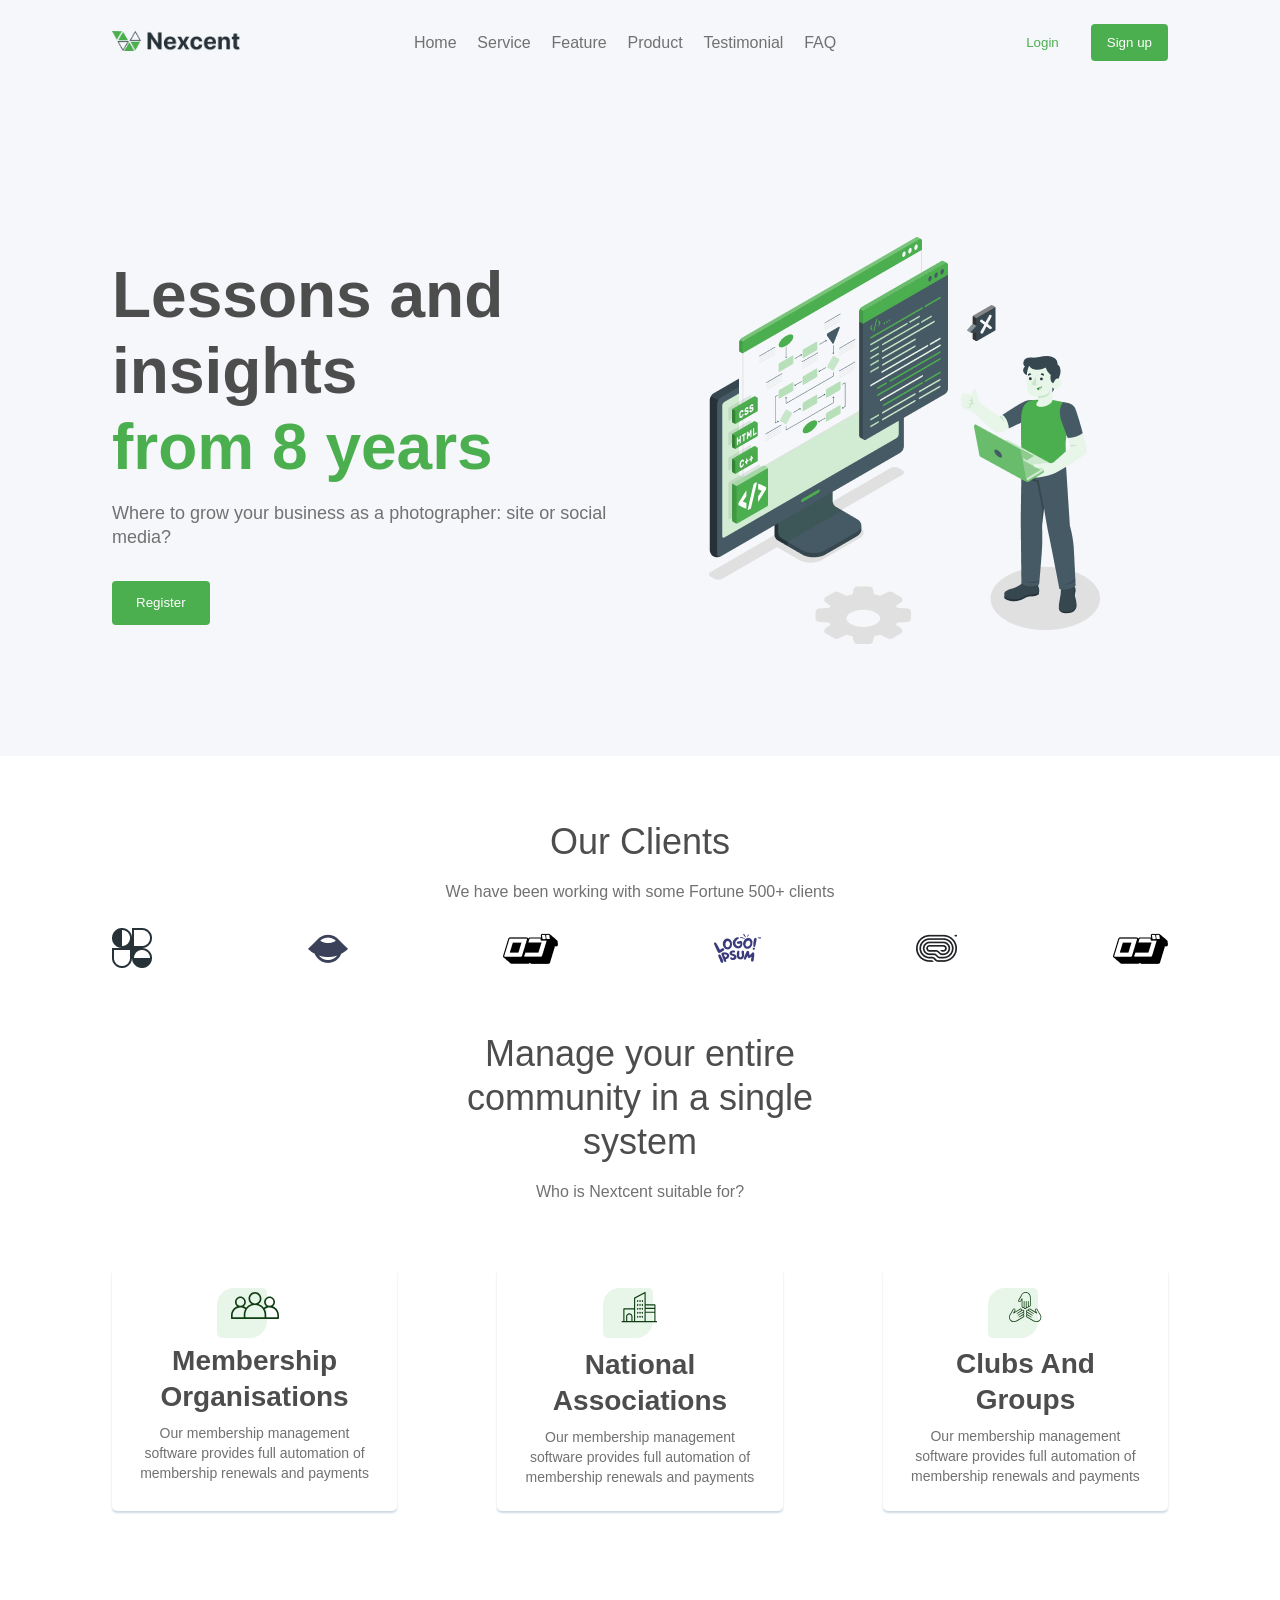
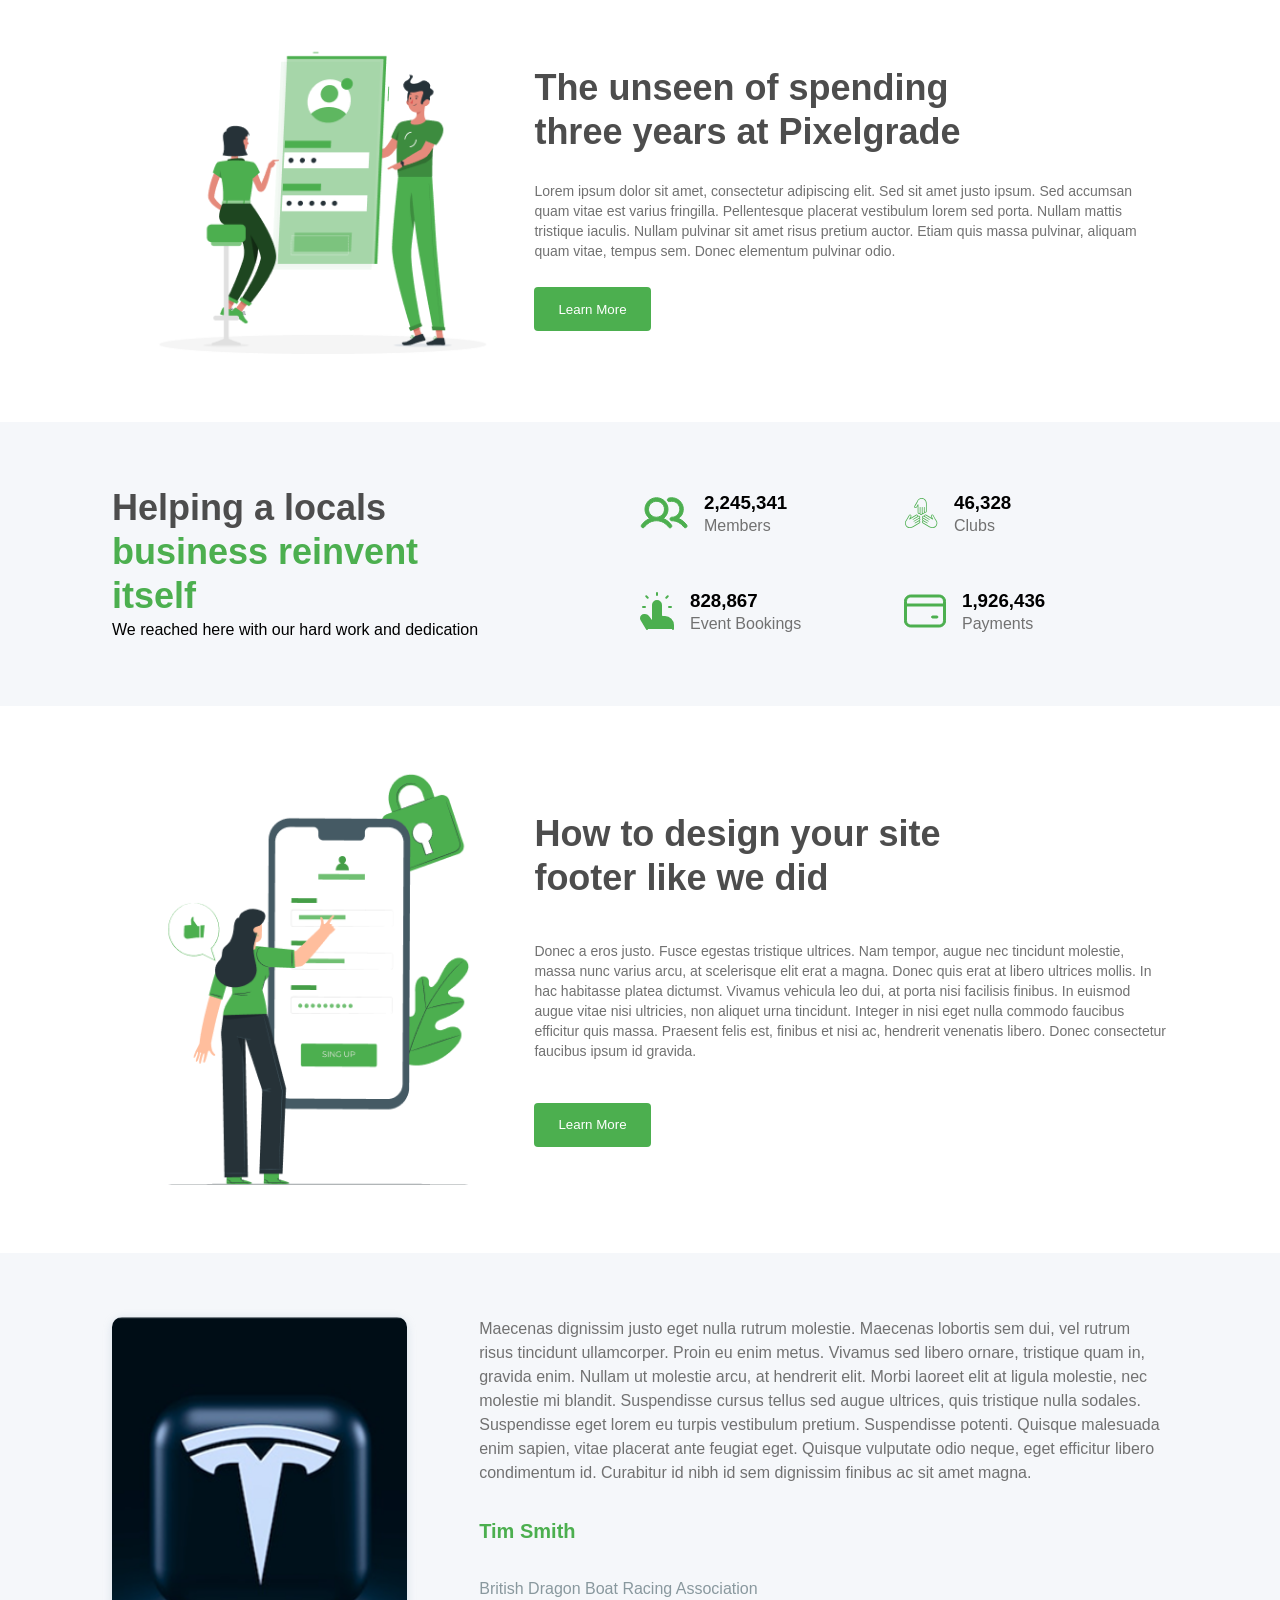
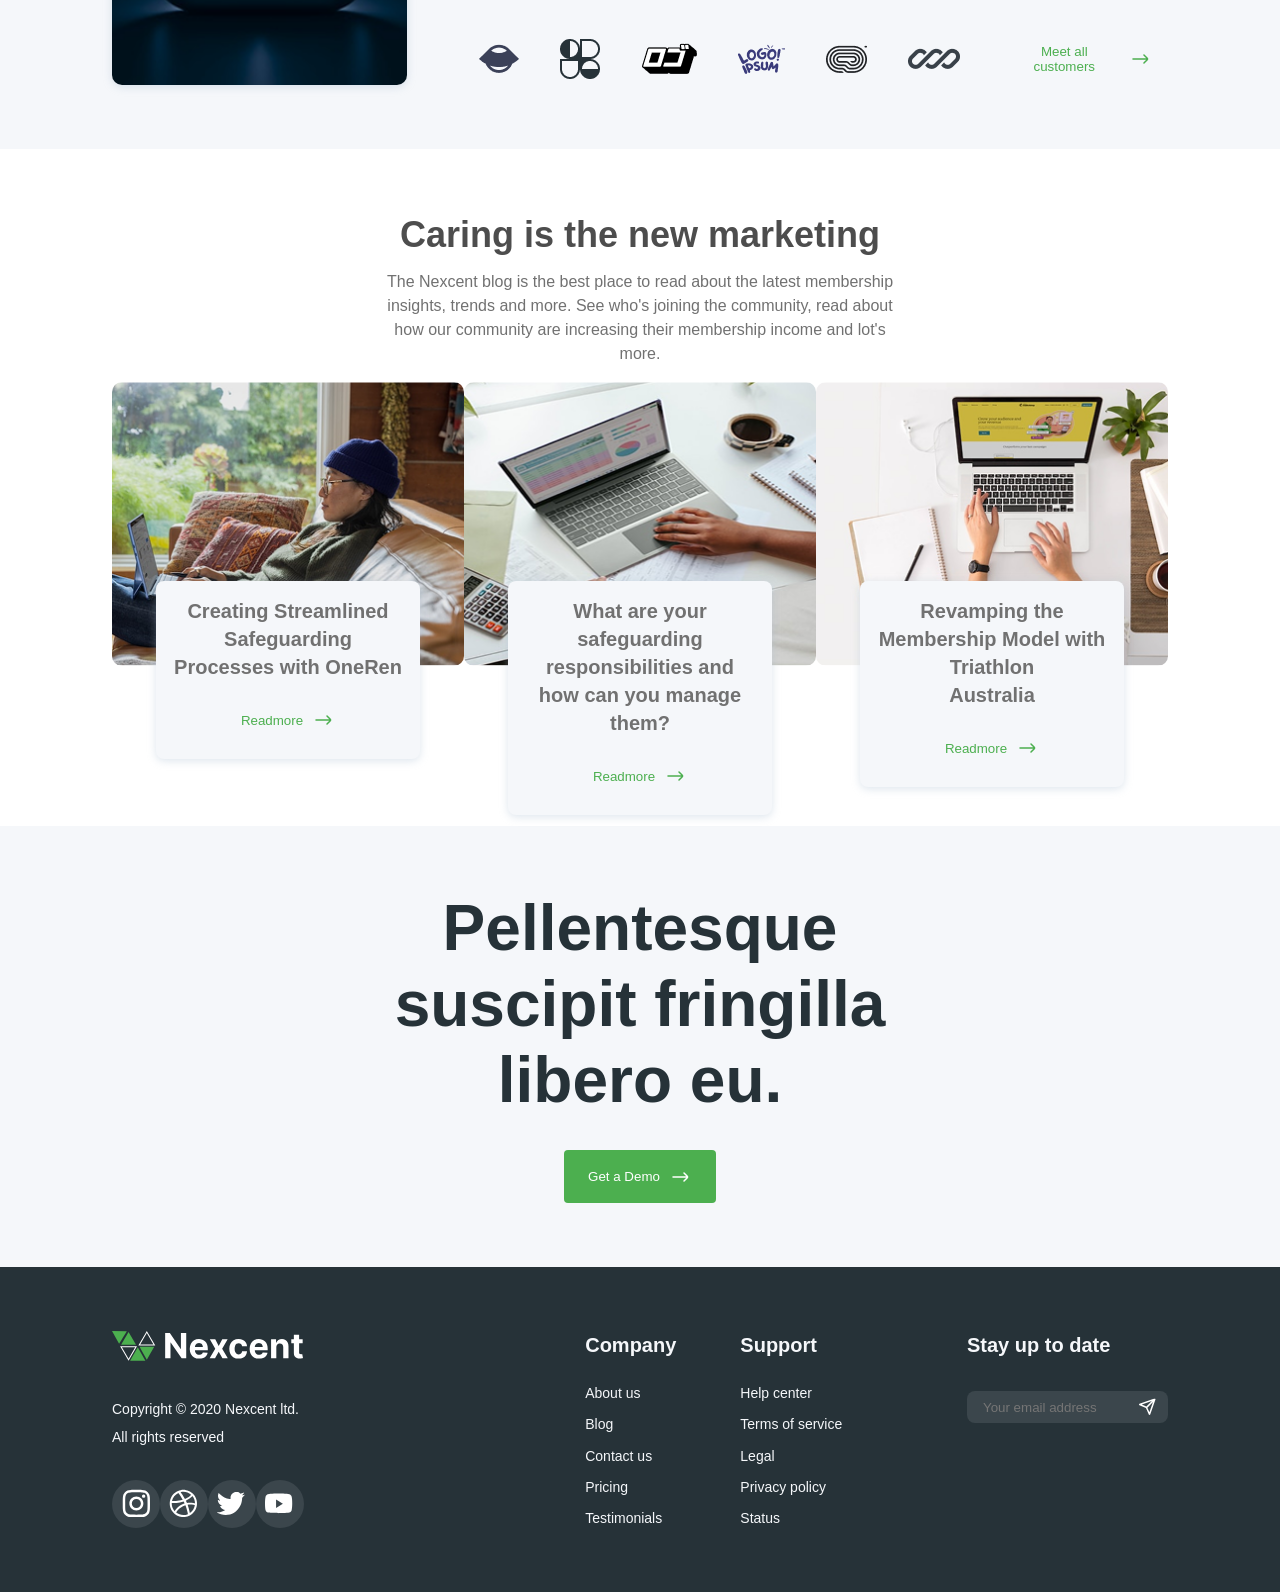
==== commit 941e33bd: "footer" ====
--- a/index.html
+++ b/index.html
@@ -38,7 +38,7 @@
         </div>
     </header>
     <!-- ==== main ==== -->
-    <main>
+    <main class="main">
         <!-- ==== banner ==== -->
         <div class="hero-section">
             <div class="hero-contents">
@@ -342,6 +342,79 @@
             </div>
         </div>
     </main>
+    <footer class="footer">
+        <div class="Company-Info">
+            <div class="Company-Info-logo">
+                <img src="/asetss/Image/img/Logo.svg" alt="Nexcent">
+            </div>
+            <div class="Company-rights">
+                <p>Copyright &copy; 2020 Nexcent ltd. All rights reserved</p>
+            </div>
+            <div class="Social-networks">
+                <div class="Social-networks-box">
+                    <svg viewBox="0 0 18 18" xmlns="http://www.w3.org/2000/svg">
+                        <path fill-rule="evenodd" clip-rule="evenodd"
+                            d="M9.00081 0.138428C6.68327 0.138428 6.39243 0.148561 5.48219 0.189984C4.57374 0.231584 3.95364 0.375408 3.41106 0.586432C2.84981 0.80439 2.37372 1.09595 1.8994 1.57044C1.42473 2.04476 1.13317 2.52085 0.914502 3.08192C0.702944 3.62469 0.558942 4.24496 0.518053 5.15306C0.477342 6.06329 0.466675 6.35431 0.466675 8.67185C0.466675 10.9894 0.476986 11.2793 0.518231 12.1896C0.560009 13.098 0.703833 13.7181 0.914679 14.2607C1.13282 14.822 1.42437 15.2981 1.89887 15.7724C2.37301 16.247 2.8491 16.5393 3.40999 16.7573C3.95293 16.9683 4.57321 17.1121 5.48148 17.1537C6.39171 17.1951 6.68238 17.2053 8.99974 17.2053C11.3175 17.2053 11.6074 17.1951 12.5176 17.1537C13.4261 17.1121 14.0469 16.9683 14.5898 16.7573C15.1509 16.5393 15.6263 16.247 16.1004 15.7724C16.5751 15.2981 16.8667 14.822 17.0853 14.2609C17.2951 13.7181 17.4391 13.0979 17.4818 12.1898C17.5227 11.2795 17.5333 10.9894 17.5333 8.67185C17.5333 6.35431 17.5227 6.06347 17.4818 5.15323C17.4391 4.24478 17.2951 3.62469 17.0853 3.0821C16.8667 2.52085 16.5751 2.04476 16.1004 1.57044C15.6258 1.09577 15.1511 0.804212 14.5893 0.586432C14.0453 0.375408 13.4249 0.231584 12.5164 0.189984C11.6062 0.148561 11.3164 0.138428 8.99814 0.138428H9.00081ZM8.23525 1.6762C8.46245 1.67584 8.71597 1.6762 9.00077 1.6762C11.2792 1.6762 11.5492 1.68438 12.449 1.72526C13.281 1.76331 13.7326 1.90233 14.0334 2.01913C14.4316 2.1738 14.7155 2.35869 15.014 2.65736C15.3127 2.95603 15.4976 3.24048 15.6526 3.63871C15.7694 3.93915 15.9086 4.39071 15.9464 5.22272C15.9873 6.12229 15.9962 6.39251 15.9962 8.66987C15.9962 10.9472 15.9873 11.2175 15.9464 12.117C15.9084 12.949 15.7694 13.4006 15.6526 13.701C15.4979 14.0993 15.3127 14.3828 15.014 14.6813C14.7153 14.98 14.4318 15.1649 14.0334 15.3195C13.7329 15.4369 13.281 15.5755 12.449 15.6136C11.5494 15.6545 11.2792 15.6634 9.00077 15.6634C6.72217 15.6634 6.45212 15.6545 5.55256 15.6136C4.72055 15.5752 4.26899 15.4362 3.96801 15.3194C3.56978 15.1647 3.28533 14.9798 2.98666 14.6811C2.68799 14.3825 2.5031 14.0987 2.34808 13.7003C2.23128 13.3999 2.09208 12.9483 2.05421 12.1163C2.01332 11.2167 2.00514 10.9465 2.00514 8.66774C2.00514 6.38896 2.01332 6.12016 2.05421 5.22059C2.09226 4.38858 2.23128 3.93702 2.34808 3.63622C2.50275 3.23799 2.68799 2.95354 2.98666 2.65487C3.28533 2.3562 3.56978 2.17131 3.96801 2.01629C4.26881 1.89896 4.72055 1.76029 5.55256 1.72206C6.33977 1.68651 6.64484 1.67584 8.23525 1.67406V1.6762ZM13.5558 3.0931C12.9905 3.0931 12.5318 3.55124 12.5318 4.11676C12.5318 4.6821 12.9905 5.14077 13.5558 5.14077C14.1212 5.14077 14.5799 4.6821 14.5799 4.11676C14.5799 3.55142 14.1212 3.0931 13.5558 3.0931ZM9.00082 4.28956C6.58071 4.28956 4.61855 6.25171 4.61855 8.67183C4.61855 11.0919 6.58071 13.0532 9.00082 13.0532C11.4209 13.0532 13.3824 11.0919 13.3824 8.67183C13.3824 6.25171 11.4209 4.28956 9.00082 4.28956ZM9.00079 5.82735C10.5717 5.82735 11.8453 7.10079 11.8453 8.67183C11.8453 10.2427 10.5717 11.5163 9.00079 11.5163C7.42975 11.5163 6.15632 10.2427 6.15632 8.67183C6.15632 7.10079 7.42975 5.82735 9.00079 5.82735Z"
+                            fill="white" />
+                    </svg>
+                </div>
+                <div class="Social-networks-box">
+                    <svg viewBox="0 0 18 18" xmlns="http://www.w3.org/2000/svg">
+                        <path fill-rule="evenodd" clip-rule="evenodd"
+                            d="M17.5333 8.65993C17.5333 9.23702 17.4746 9.81331 17.3592 10.3751C17.2467 10.9235 17.08 11.4619 16.8617 11.9766C16.6483 12.4822 16.3837 12.9694 16.0745 13.4237C15.77 13.8752 15.4191 14.2988 15.0337 14.6849C14.6474 15.0693 14.2224 15.4192 13.7711 15.7251C13.3152 16.0322 12.8273 16.2964 12.3215 16.5107C11.806 16.7279 11.2664 16.8943 10.7184 17.0066C10.1559 17.1223 9.57755 17.1814 8.99962 17.1814C8.42126 17.1814 7.8429 17.1223 7.28121 17.0066C6.73244 16.8943 6.19283 16.7279 5.67779 16.5107C5.17195 16.2964 4.68357 16.0322 4.22772 15.7251C3.77645 15.4193 3.35143 15.0693 2.96599 14.6849C2.58015 14.2988 2.22928 13.8752 1.92427 13.4237C1.61675 12.9694 1.35172 12.4821 1.13755 11.9766C0.919183 11.4619 0.752114 10.9234 0.639188 10.3751C0.525025 9.81331 0.466675 9.23702 0.466675 8.65993C0.466675 8.08241 0.524992 7.50488 0.639221 6.94436C0.752147 6.39595 0.919216 5.85672 1.13759 5.34286C1.35175 4.83691 1.61678 4.34927 1.9243 3.89488C2.22931 3.44302 2.58018 3.02025 2.96602 2.6337C3.35146 2.24922 3.77648 1.90015 4.22775 1.59475C4.6836 1.28641 5.17198 1.02223 5.67783 0.807505C6.19286 0.589849 6.73244 0.423021 7.28124 0.311525C7.84294 0.196694 8.4213 0.138428 8.99966 0.138428C9.57758 0.138428 10.1559 0.196694 10.7185 0.311525C11.2664 0.423055 11.806 0.589882 12.3215 0.807505C12.8273 1.02219 13.3153 1.28641 13.7711 1.59475C14.2224 1.90015 14.6475 2.24922 15.0337 2.6337C15.4191 3.02025 15.77 3.44302 16.0746 3.89488C16.3837 4.34927 16.6483 4.83694 16.8617 5.34286C17.08 5.85672 17.2467 6.39595 17.3592 6.94436C17.4746 7.50488 17.5333 8.08241 17.5333 8.65993ZM5.89026 2.07781C3.85805 3.03608 2.34131 4.90597 1.86836 7.1595C2.06048 7.16117 5.0973 7.19946 8.59622 6.27114C7.33492 4.03341 5.98735 2.20725 5.89026 2.07781ZM9.2 7.39171C5.44774 8.51344 1.84711 8.43273 1.71795 8.42776C1.71585 8.50597 1.71211 8.58168 1.71211 8.65992C1.71211 10.5294 2.41839 12.2337 3.57929 13.5223C3.57678 13.5186 5.57108 9.98557 9.50377 8.71569C9.59876 8.68407 9.69546 8.65575 9.79128 8.6283C9.60838 8.21474 9.40875 7.8003 9.2 7.39171ZM13.8124 3.19835C12.5293 2.06864 10.8447 1.38339 8.9996 1.38339C8.40748 1.38339 7.83286 1.45496 7.28242 1.58727C7.39157 1.73375 8.76042 3.54704 10.0067 5.83216C12.7565 4.80278 13.7944 3.22496 13.8124 3.19835ZM10.288 9.83412C10.2718 9.83949 10.2556 9.84413 10.2397 9.84993C5.93997 11.3467 4.53583 14.3632 4.52064 14.3961C5.75781 15.3568 7.30956 15.9365 8.99965 15.9365C10.0088 15.9365 10.9701 15.7313 11.8448 15.3598C11.7368 14.724 11.3135 12.4954 10.288 9.83412ZM13.0719 14.6949C14.7082 13.5922 15.8703 11.8414 16.1945 9.81328C16.0445 9.76502 14.0057 9.12049 11.6535 9.49707C12.6093 12.1201 12.9977 14.2563 13.0719 14.6949ZM10.5676 6.91651C10.7368 7.26353 10.9006 7.61673 11.0518 7.9717C11.1056 8.09904 11.1581 8.22388 11.2093 8.34868C13.7128 8.0341 16.1792 8.56337 16.2846 8.58498C16.2679 6.85991 15.65 5.27668 14.6275 4.03718C14.6137 4.05669 13.4449 5.74311 10.5676 6.91651Z"
+                            fill="white" />
+                    </svg>
+                </div>
+                <div class="Social-networks-box">
+                    <svg viewBox="0 0 16 14" xmlns="http://www.w3.org/2000/svg">
+                        <path fill-rule="evenodd" clip-rule="evenodd"
+                            d="M7.5208 3.67673L7.55438 4.23037L6.99479 4.16257C4.95791 3.9027 3.17843 3.0214 1.66756 1.54128L0.928908 0.80686L0.73865 1.3492C0.33575 2.55816 0.593158 3.83491 1.43253 4.69361C1.8802 5.16816 1.77948 5.23595 1.00725 4.95348C0.73865 4.86309 0.503625 4.7953 0.481242 4.8292C0.4029 4.90829 0.6715 5.93647 0.884142 6.34322C1.17513 6.90816 1.76828 7.46179 2.4174 7.78945L2.96579 8.04932L2.31668 8.06062C1.68994 8.06062 1.66756 8.07192 1.73471 8.30919C1.95854 9.04361 2.84268 9.82322 3.82755 10.1622L4.52143 10.3995L3.91708 10.761C3.02175 11.2808 1.96973 11.5745 0.917717 11.5971C0.414092 11.6084 0 11.6536 0 11.6875C0 11.8005 1.36538 12.4332 2.15999 12.6818C4.54382 13.4162 7.37531 13.0998 9.50173 11.8457C11.0126 10.9531 12.5235 9.17919 13.2286 7.46179C13.6091 6.5466 13.9896 4.87439 13.9896 4.07218C13.9896 3.55244 14.0232 3.48465 14.6499 2.86322C15.0192 2.50166 15.3662 2.10621 15.4333 1.99322C15.5452 1.77855 15.534 1.77855 14.9633 1.97063C14.012 2.30959 13.8777 2.26439 14.3477 1.75595C14.6947 1.39439 15.1088 0.739068 15.1088 0.54699C15.1088 0.513094 14.9409 0.569588 14.7506 0.671276C14.5492 0.784263 14.1015 0.953743 13.7658 1.05543L13.1614 1.24751L12.613 0.874652C12.3108 0.671276 11.8856 0.445302 11.6617 0.37751C11.0909 0.219328 10.218 0.241925 9.70318 0.422705C8.30422 0.931146 7.42008 2.24179 7.5208 3.67673Z"
+                            fill="white" />
+                    </svg>
+                </div>
+                <div class="Social-networks-box">
+                    <svg viewBox="0 0 18 13" xmlns="http://www.w3.org/2000/svg">
+                        <path fill-rule="evenodd" clip-rule="evenodd"
+                            d="M15.2011 0.366219C15.9354 0.567729 16.5137 1.16148 16.71 1.91548C17.0667 3.28203 17.0667 6.13333 17.0667 6.13333C17.0667 6.13333 17.0667 8.98454 16.71 10.3512C16.5137 11.1052 15.9354 11.6989 15.2011 11.9005C13.8703 12.2667 8.53333 12.2667 8.53333 12.2667C8.53333 12.2667 3.19641 12.2667 1.8655 11.9005C1.13115 11.6989 0.552824 11.1052 0.356558 10.3512C0 8.98454 0 6.13333 0 6.13333C0 6.13333 0 3.28203 0.356558 1.91548C0.552824 1.16148 1.13115 0.567729 1.8655 0.366219C3.19641 0 8.53333 0 8.53333 0C8.53333 0 13.8703 0 15.2011 0.366219ZM6.93335 3.73328V9.06661L11.2 6.40004L6.93335 3.73328Z"
+                            fill="white" />
+                    </svg>
+                </div>
+            </div>
+        </div>
+        <div class="footer-list">
+            <div class="company-list">
+                <h4>Company</h4>
+                <ul>
+                    <li>About us</li>
+                    <li>Blog</li>
+                    <li>Contact us</li>
+                    <li>Pricing</li>
+                    <li>Testimonials</li>
+                </ul>
+            </div>
+            <div class="Support-list">
+                <h4>Support</h4>
+                <ul>
+                    <li>Help center</li>
+                    <li>Terms of service</li>
+                    <li>Legal</li>
+                    <li>Privacy policy</li>
+                    <li>Status</li>
+                </ul>
+            </div>
+        </div>
+        <div class="footer-Notification">
+            <h4>Stay up to date</h4>
+            <div class="footer-Notification-input">
+                <input type="email" name="" id="" placeholder="Your email address">
+                <svg viewBox="0 0 17 17" fill="none" xmlns="http://www.w3.org/2000/svg">
+                    <path fill-rule="evenodd" clip-rule="evenodd"
+                        d="M16.2803 0.219691C16.4841 0.423419 16.5531 0.725843 16.4579 0.997784L11.2079 15.9978C11.1063 16.288 10.8378 16.4869 10.5306 16.4994C10.2233 16.5119 9.93954 16.3356 9.81465 16.0546L6.9318 9.56822L0.4454 6.68538C0.16439 6.56049 -0.0119081 6.27671 0.000627214 5.96945C0.0131626 5.66219 0.211991 5.39371 0.502241 5.29213L15.5022 0.0421271C15.7742 -0.0530519 16.0766 0.0159624 16.2803 0.219691ZM8.39456 9.16612L10.4171 13.7167L13.9564 3.60429L8.39456 9.16612ZM12.8957 2.54362L2.78331 6.08297L7.3339 8.10546L12.8957 2.54362Z"
+                        fill="white" />
+                </svg>
+            </div>
+        </div>
+    </footer>
 </body>
 
 </html>
--- a/asetss/css/index.css
+++ b/asetss/css/index.css
@@ -1,4 +1,8 @@
 /* ==== CSS Comments & Structure ==== */
+
+* {
+    box-sizing: border-box;
+}
 
 
 /* ==== Font ==== */
@@ -10,6 +14,7 @@
 :root {
     --transparent: transparent;
     --Black: #263238;
+    --B-g: #3B464C;
     --D_Grey: #4D4D4D;
     --Grey: #717171;
     --L_Grey: #89989E;
@@ -473,7 +478,8 @@
 .Sample-Footer,
 .story,
 .Blog,
-.Support {
+.Support,
+.footer {
     padding: 4rem 7rem 4rem 7rem;
 }
 
@@ -972,6 +978,9 @@
     color: var(--Grey);
 }
 
+
+/* ==== Support ====  */
+
 .Support {
     background-color: var(--Silver);
     display: flex;
@@ -988,4 +997,139 @@
 .Support-titel h1 {
     font-size: var(--Headline-1-font);
     line-height: var(--Headline-1-line-height);
+    color: var(--Black);
+}
+
+
+/* ==== footer ==== */
+
+.footer {
+    background-color: var(--Black);
+    display: flex;
+    justify-content: space-between;
+    color: var(--Silver);
+}
+
+.Company-Info {
+    width: 33%;
+    display: flex;
+    flex-direction: column;
+    justify-content: space-between;
+}
+
+.Company-Info-logo {
+    width: 55%;
+    object-fit: contain;
+}
+
+.Company-rights {
+    width: 55%;
+}
+
+.Company-rights p {
+    font-size: var(--body3-size);
+    line-height: var(--body1-line-height);
+    color: var(--Silver);
+}
+
+.Social-networks {
+    width: 55%;
+    display: flex;
+    justify-content: space-between;
+}
+
+.Social-networks-box {
+    background-color: var(--B-g);
+    border-radius: 50%;
+    width: 3rem;
+    height: 3rem;
+    display: flex;
+    justify-content: center;
+}
+
+.Social-networks svg {
+    width: 60%;
+}
+
+.footer-list {
+    display: flex;
+    gap: 4rem;
+}
+
+.company-list {
+    display: flex;
+    flex-direction: column;
+    gap: 1.5rem;
+}
+
+.company-list h4 {
+    font-size: var(--Headline-4-font);
+    line-height: var(--Headline-4-line-height);
+}
+
+.company-list ul {
+    display: flex;
+    flex-direction: column;
+    gap: 0.7rem;
+    color: var(--Silver);
+    font-size: var(--body3-size);
+    line-height: var(--body3-line-height);
+}
+
+.Support-list {
+    display: flex;
+    flex-direction: column;
+    gap: 1.5rem;
+}
+
+.Support-list h4 {
+    font-size: var(--Headline-4-font);
+    line-height: var(--Headline-4-line-height);
+}
+
+.Support-list ul {
+    display: flex;
+    flex-direction: column;
+    gap: 0.7rem;
+    color: var(--Silver);
+    font-size: var(--body3-size);
+    line-height: var(--body3-line-height);
+}
+
+
+/* ==== Notification ====  */
+
+.footer-Notification {
+    display: flex;
+    flex-direction: column;
+    gap: 2rem;
+}
+
+.footer-Notification h4 {
+    font-size: var(--Headline-4-font);
+    line-height: var(--Headline-4-line-height);
+}
+
+.footer-Notification-input {
+    position: relative;
+    height: 2rem;
+}
+
+.footer-Notification-input input {
+    height: 100%;
+    width: 100%;
+    background-color: var(--B-g);
+    border: none;
+    border-radius: 0.5rem;
+    padding: 1rem;
+}
+
+.footer-Notification svg {
+    position: absolute;
+    width: 17px;
+    height: 17px;
+    right: 12px;
+    top: 50%;
+    bottom: 50%;
+    transform: translateY(-50%);
 }
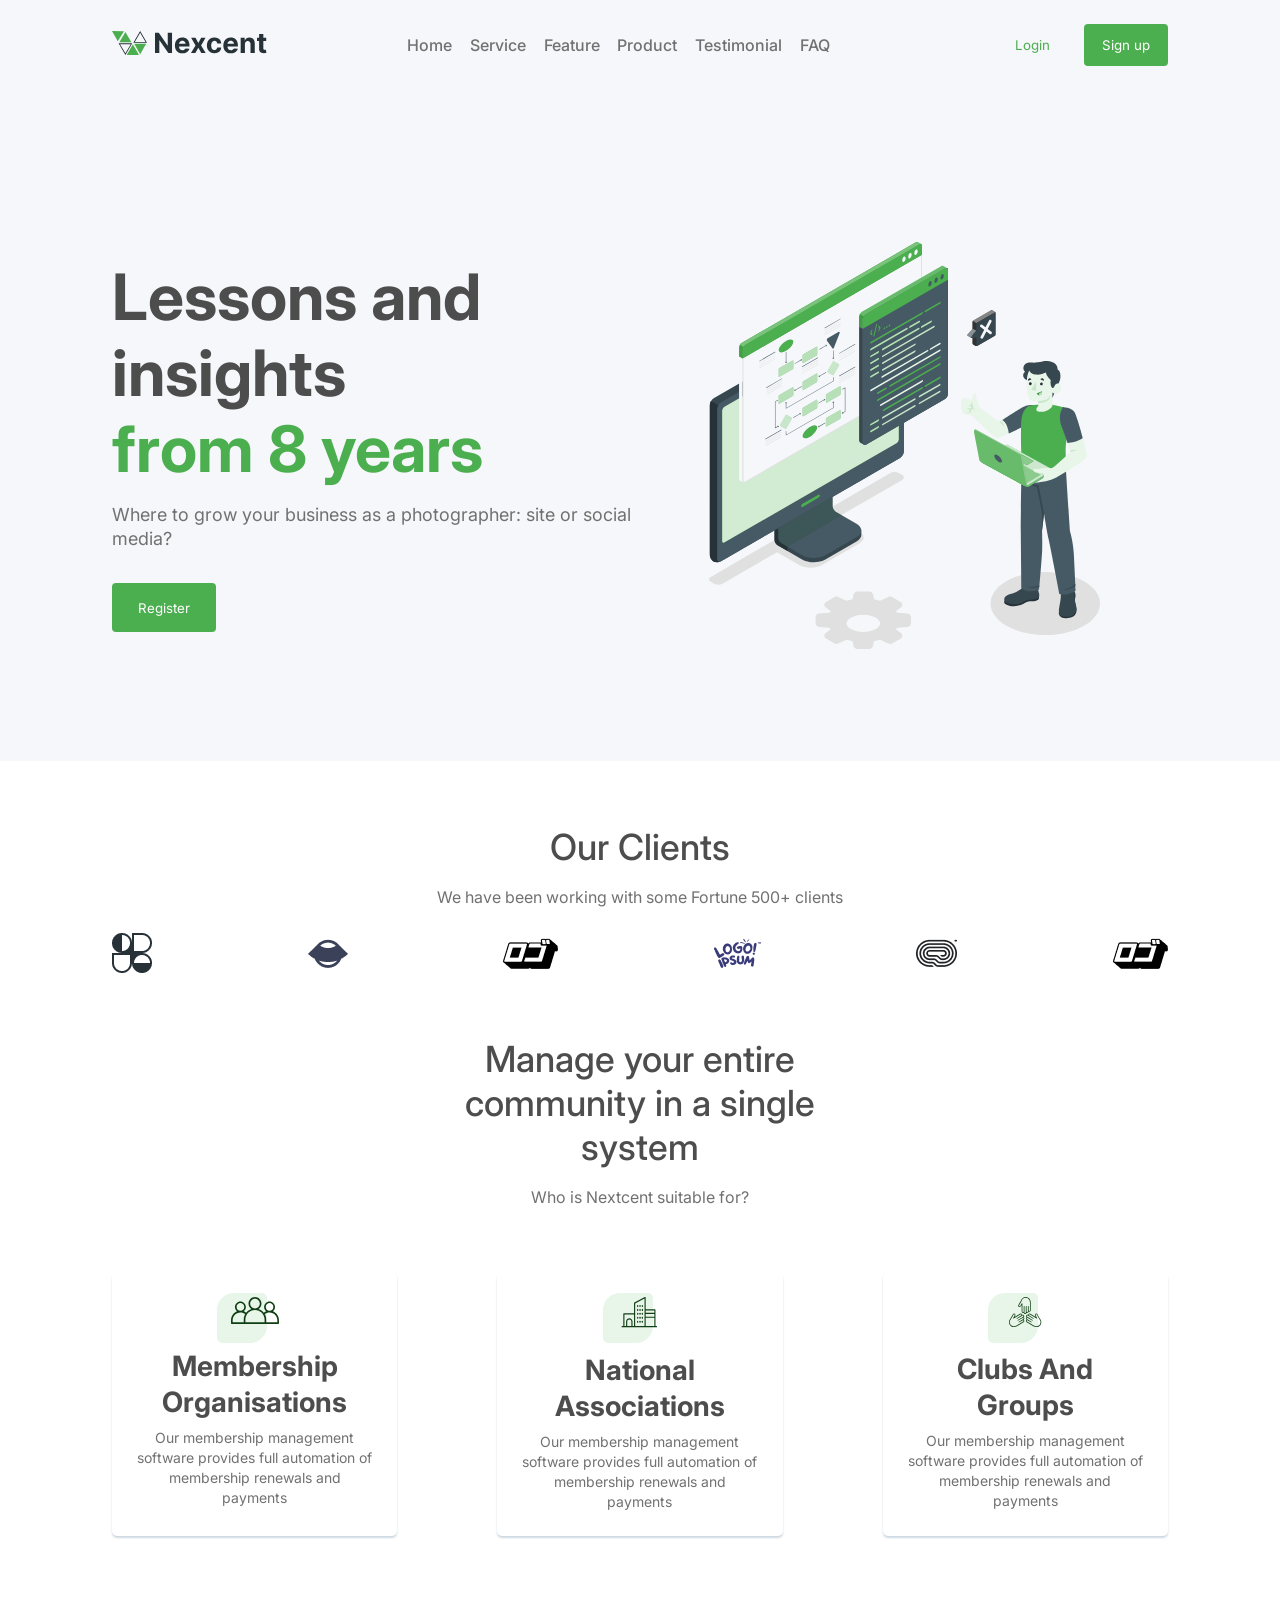
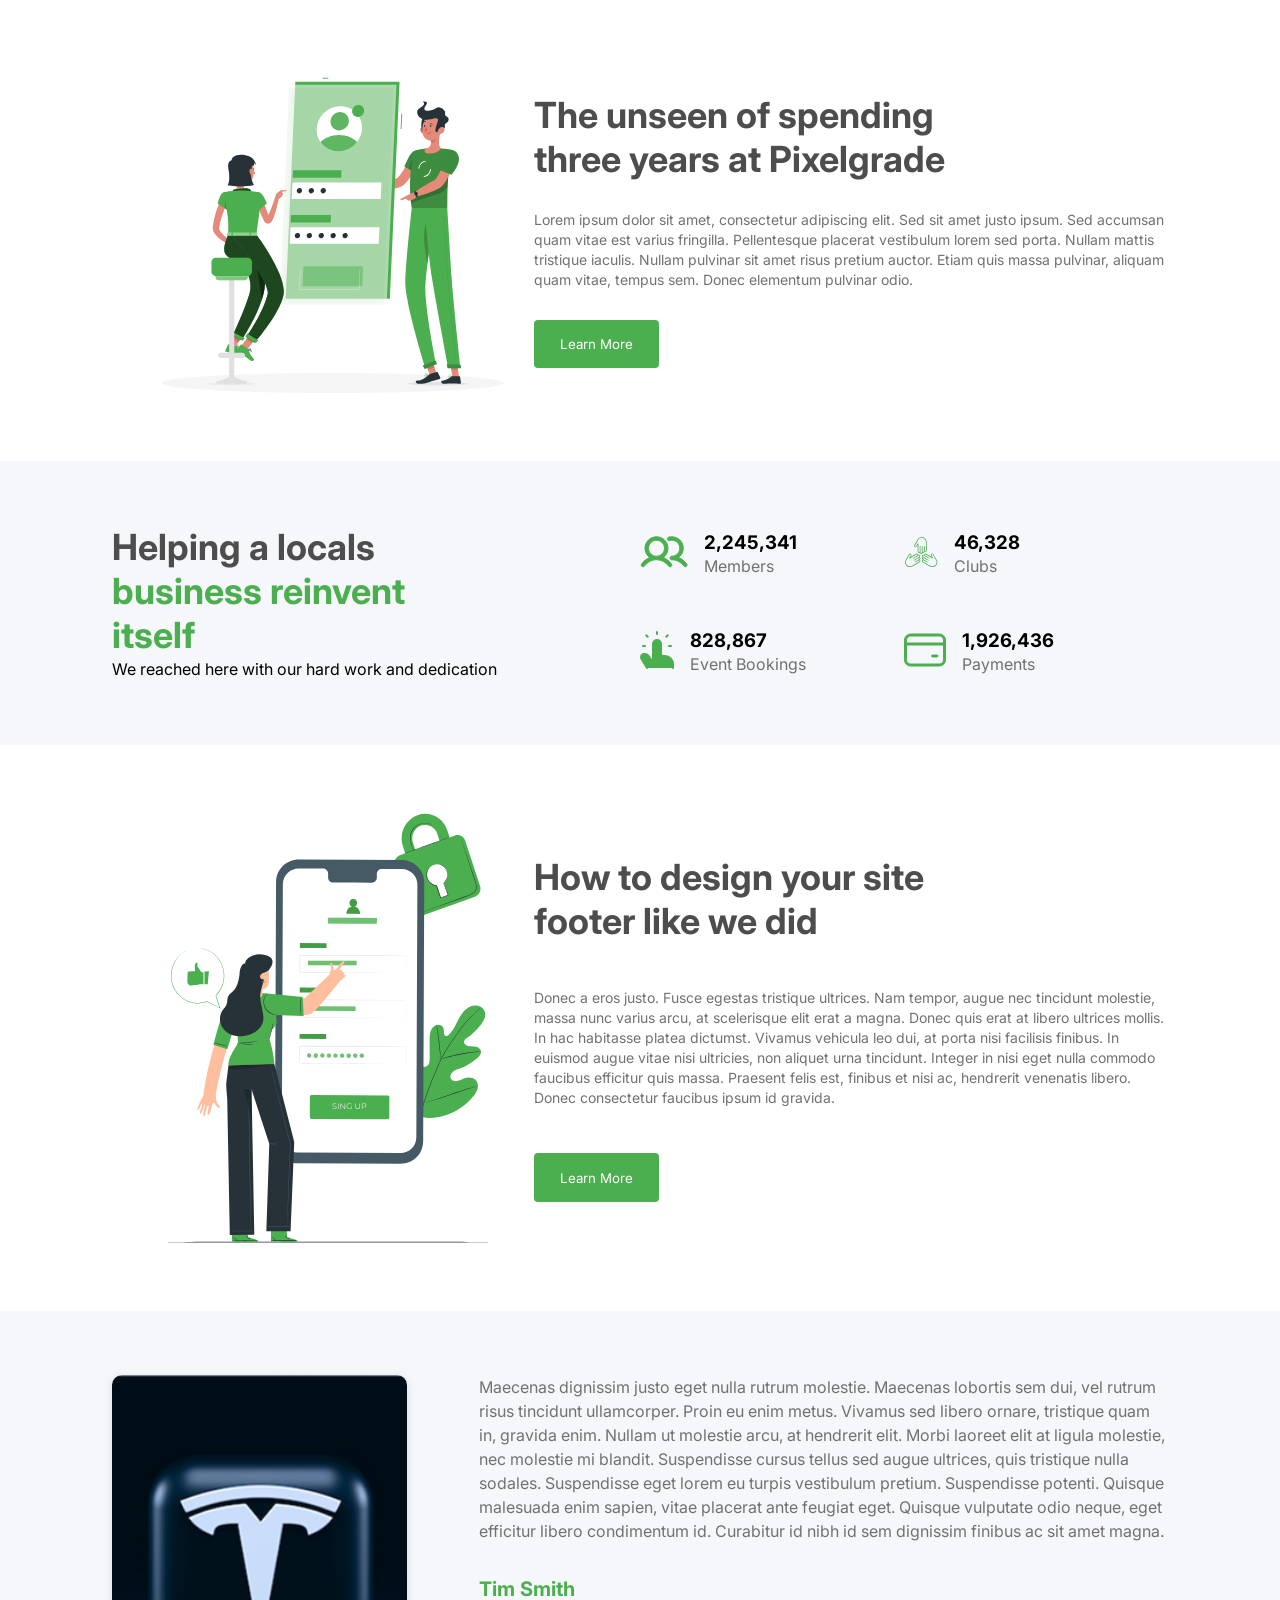
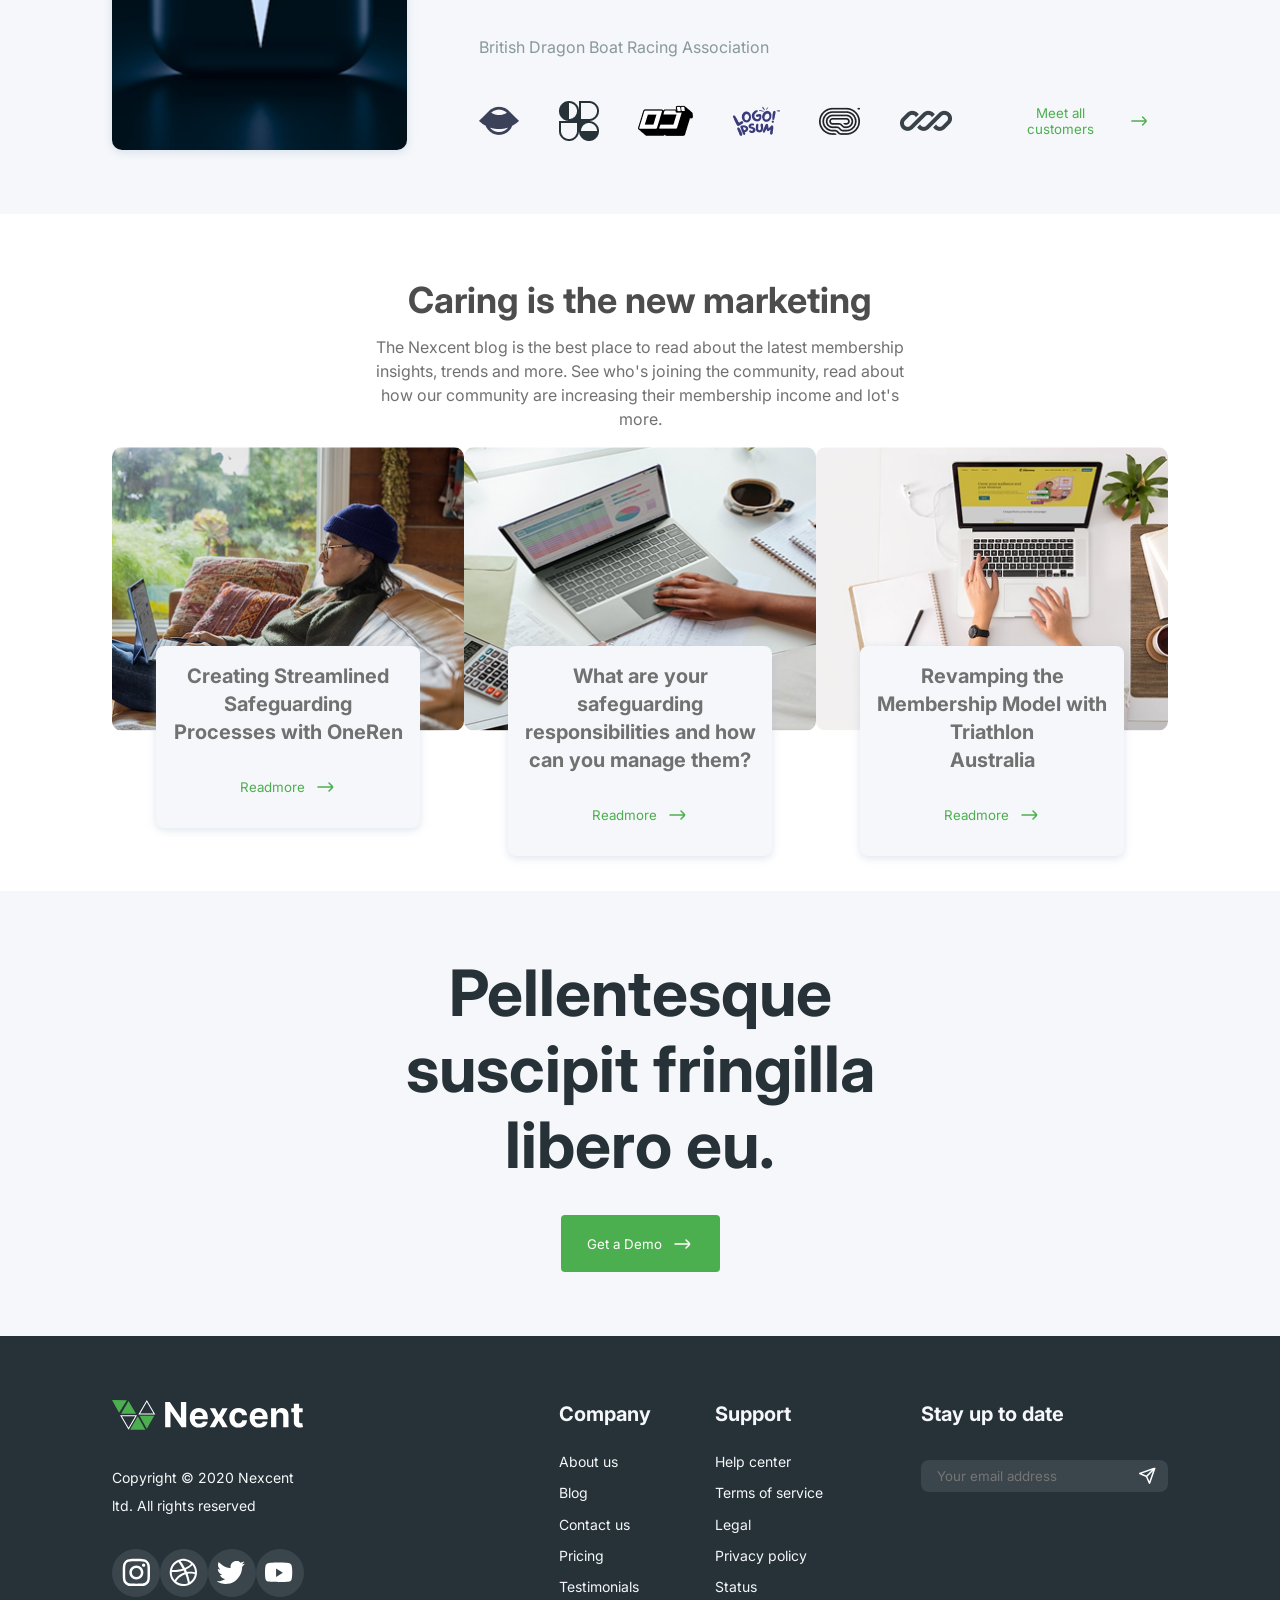
==== commit de7bc53b: "Debugging and animation" ====
--- a/index.html
+++ b/index.html
@@ -20,7 +20,41 @@
     <!-- ==== HEADER SECTION ==== -->
     <header class="header">
         <div class="logo">
-            <img src="/asetss/Image/img/Logo(1).png" alt="">
+
+            <svg width="155" height="24" viewBox="0 0 155 24" fill="none" xmlns="http://www.w3.org/2000/svg">
+                <path
+                    d="M18.7863 13.1341L13.3954 22.3669L8.00448 13.1341H18.7863ZM20.2305 12.3088H6.55444L13.3954 24L20.2305 12.3088Z"
+                    fill="#263238" />
+                <path
+                    d="M28.1591 1.65038L33.55 10.8833H22.7681L28.1591 1.65038ZM28.1591 0L21.3181 11.6912H35L28.1591 0Z"
+                    fill="#263238" />
+                <path d="M0 0L5.7359 10.3409L12.0038 0.259661L0 0Z" fill="#4CAF4F" />
+                <path d="M13.3955 0.905762L19.4121 11.1889H7.36728L13.3955 0.905762Z" fill="#4CAF4F" />
+                <path d="M20.9615 13.4341L26.9839 24H14.6526L20.7744 13.4341H20.9615Z" fill="#4CAF4F" />
+                <path d="M22.2653 12.7935L28.1591 23.1978L34.1347 12.7935H22.2653Z" fill="#4CAF4F" />
+                <path
+                    d="M60.0327 1.66895V22.0326H56.3139L47.4545 9.21582H47.3054V22.0326H43V1.66895H46.7784L55.5682 14.4758H55.7472V1.66895H60.0327Z"
+                    fill="#263238" />
+                <path
+                    d="M70.4705 22.3309C68.8995 22.3309 67.5472 22.0127 66.4137 21.3763C65.2868 20.7333 64.4184 19.8252 63.8086 18.6519C63.1987 17.472 62.8938 16.0766 62.8938 14.4658C62.8938 12.8948 63.1987 11.516 63.8086 10.3295C64.4184 9.1429 65.2769 8.21819 66.3839 7.55531C67.4975 6.89243 68.8034 6.56099 70.3015 6.56099C71.3091 6.56099 72.247 6.7234 73.1154 7.04821C73.9904 7.36639 74.7527 7.84698 75.4023 8.48997C76.0586 9.13296 76.569 9.94167 76.9336 10.9161C77.2982 11.8839 77.4805 13.0174 77.4805 14.3167V15.48H64.5842V12.855H73.4933C73.4933 12.2452 73.3607 11.7049 73.0955 11.2343C72.8304 10.7636 72.4625 10.3957 71.9918 10.1306C71.5278 9.85881 70.9876 9.72292 70.3711 9.72292C69.7281 9.72292 69.158 9.87207 68.6609 10.1704C68.1703 10.462 67.7859 10.8564 67.5075 11.3536C67.229 11.8441 67.0865 12.391 67.0799 12.9942V15.49C67.0799 16.2457 67.2191 16.8986 67.4975 17.4488C67.7826 17.999 68.1836 18.4232 68.7006 18.7215C69.2177 19.0198 69.8308 19.1689 70.5401 19.1689C71.0108 19.1689 71.4416 19.1027 71.8327 18.9701C72.2238 18.8375 72.5586 18.6386 72.837 18.3735C73.1154 18.1083 73.3275 17.7835 73.4734 17.3991L77.391 17.6576C77.1921 18.5989 76.7844 19.4208 76.168 20.1235C75.5581 20.8195 74.7693 21.3631 73.8015 21.7542C72.8403 22.1386 71.73 22.3309 70.4705 22.3309Z"
+                    fill="#263238" />
+                <path
+                    d="M83.511 6.75985L86.315 12.0993L89.1886 6.75985H93.5337L89.109 14.3962L93.6531 22.0326H89.3278L86.315 16.7528L83.3519 22.0326H78.9769L83.511 14.3962L79.136 6.75985H83.511Z"
+                    fill="#263238" />
+                <path
+                    d="M102.403 22.3309C100.839 22.3309 99.493 21.9994 98.3661 21.3366C97.2459 20.6671 96.3841 19.739 95.7809 18.5525C95.1843 17.3659 94.886 16.0004 94.886 14.4559C94.886 12.8915 95.1876 11.5193 95.7908 10.3394C96.4007 9.15285 97.2657 8.22813 98.386 7.56525C99.5063 6.89574 100.839 6.56099 102.383 6.56099C103.716 6.56099 104.882 6.80294 105.883 7.28684C106.884 7.77074 107.676 8.4502 108.26 9.3252C108.843 10.2002 109.164 11.2277 109.224 12.4076H105.227C105.114 11.6453 104.816 11.0321 104.332 10.5681C103.855 10.0974 103.228 9.86213 102.453 9.86213C101.797 9.86213 101.223 10.0411 100.733 10.3991C100.249 10.7504 99.8709 11.2641 99.5991 11.9403C99.3273 12.6164 99.1914 13.435 99.1914 14.3962C99.1914 15.3707 99.324 16.1992 99.5891 16.882C99.8609 17.5648 100.242 18.0851 100.733 18.4431C101.223 18.801 101.797 18.98 102.453 18.98C102.937 18.98 103.371 18.8806 103.755 18.6817C104.146 18.4829 104.468 18.1945 104.72 17.8167C104.978 17.4322 105.147 16.9715 105.227 16.4346H109.224C109.158 17.6012 108.84 18.6287 108.27 19.517C107.706 20.3986 106.927 21.088 105.933 21.5851C104.939 22.0823 103.762 22.3309 102.403 22.3309Z"
+                    fill="#263238" />
+                <path
+                    d="M118.896 22.3309C117.325 22.3309 115.973 22.0127 114.839 21.3763C113.713 20.7333 112.844 19.8252 112.234 18.6519C111.625 17.472 111.32 16.0766 111.32 14.4658C111.32 12.8948 111.625 11.516 112.234 10.3295C112.844 9.1429 113.703 8.21819 114.81 7.55531C115.923 6.89243 117.229 6.56099 118.727 6.56099C119.735 6.56099 120.673 6.7234 121.541 7.04821C122.416 7.36639 123.179 7.84698 123.828 8.48997C124.484 9.13296 124.995 9.94167 125.359 10.9161C125.724 11.8839 125.906 13.0174 125.906 14.3167V15.48H113.01V12.855H121.919C121.919 12.2452 121.786 11.7049 121.521 11.2343C121.256 10.7636 120.888 10.3957 120.418 10.1306C119.954 9.85881 119.413 9.72292 118.797 9.72292C118.154 9.72292 117.584 9.87207 117.087 10.1704C116.596 10.462 116.212 10.8564 115.933 11.3536C115.655 11.8441 115.512 12.391 115.506 12.9942V15.49C115.506 16.2457 115.645 16.8986 115.923 17.4488C116.208 17.999 116.609 18.4232 117.126 18.7215C117.643 19.0198 118.257 19.1689 118.966 19.1689C119.437 19.1689 119.867 19.1027 120.259 18.9701C120.65 18.8375 120.984 18.6386 121.263 18.3735C121.541 18.1083 121.753 17.7835 121.899 17.3991L125.817 17.6576C125.618 18.5989 125.21 19.4208 124.594 20.1235C123.984 20.8195 123.195 21.3631 122.227 21.7542C121.266 22.1386 120.156 22.3309 118.896 22.3309Z"
+                    fill="#263238" />
+                <path
+                    d="M132.906 13.203V22.0326H128.67V6.75985H132.707V9.45446H132.886C133.224 8.5662 133.791 7.86355 134.587 7.3465C135.382 6.82283 136.347 6.56099 137.48 6.56099C138.541 6.56099 139.465 6.793 140.254 7.25701C141.043 7.72103 141.656 8.38391 142.094 9.24565C142.531 10.1008 142.75 11.1216 142.75 12.3082V22.0326H138.514V13.0638C138.521 12.1292 138.282 11.4 137.798 10.8763C137.314 10.346 136.648 10.0809 135.8 10.0809C135.23 10.0809 134.726 10.2035 134.288 10.4488C133.857 10.694 133.519 11.052 133.274 11.5226C133.036 11.9867 132.913 12.5468 132.906 13.203Z"
+                    fill="#263238" />
+                <path
+                    d="M154.212 6.75985V9.94167H145.015V6.75985H154.212ZM147.103 3.10076H151.338V17.3394C151.338 17.7305 151.398 18.0354 151.517 18.2542C151.637 18.4663 151.802 18.6154 152.015 18.7016C152.233 18.7878 152.485 18.8309 152.77 18.8309C152.969 18.8309 153.168 18.8143 153.367 18.7812C153.566 18.7414 153.718 18.7116 153.824 18.6917L154.49 21.8437C154.278 21.91 153.98 21.9862 153.596 22.0724C153.211 22.1652 152.744 22.2215 152.194 22.2414C151.173 22.2812 150.278 22.1453 149.509 21.8337C148.747 21.5222 148.153 21.0383 147.729 20.382C147.305 19.7258 147.096 18.8972 147.103 17.8962V3.10076Z"
+                    fill="#263238" />
+            </svg>
+
         </div>
         <div class="header-list">
             <ul>
@@ -60,7 +94,669 @@
                 </div>
             </div>
             <div class="hero-image">
-                <img src="/asetss/Image/img/Illustration.png" alt="">
+
+                <svg width="391" height="407" viewBox="0 0 391 407" fill="none" xmlns="http://www.w3.org/2000/svg">
+                    <path
+                        d="M336.293 393.032C366.507 393.032 391 378.894 391 361.454C391 344.015 366.507 329.877 336.293 329.877C306.079 329.877 281.586 344.015 281.586 361.454C281.586 378.894 306.079 393.032 336.293 393.032Z"
+                        fill="#E0E0E0" />
+                    <path
+                        d="M148.296 406.959C147.399 406.95 146.532 406.633 145.841 406.061C145.149 405.49 144.674 404.699 144.495 403.82L143.611 399.167C141.615 398.802 139.643 398.317 137.706 397.714H137.554L129.362 401.514C128.689 401.805 127.959 401.938 127.226 401.905C126.494 401.871 125.778 401.672 125.135 401.321L117.004 396.606C116.514 396.343 116.099 395.957 115.802 395.486C115.504 395.016 115.333 394.476 115.306 393.92C115.278 393.364 115.395 392.81 115.644 392.313C115.894 391.815 116.268 391.39 116.73 391.079L121.669 387.523C121.221 386.926 120.81 386.302 120.439 385.654L110.032 385.004C109.088 384.944 108.201 384.528 107.552 383.839C106.903 383.151 106.54 382.241 106.536 381.295V375.199C106.537 374.253 106.897 373.342 107.545 372.651C108.192 371.961 109.078 371.542 110.022 371.48L120.429 370.82C120.8 370.175 121.211 369.554 121.659 368.961L116.699 365.435C116.237 365.124 115.863 364.7 115.614 364.202C115.364 363.704 115.248 363.15 115.275 362.594C115.303 362.038 115.474 361.499 115.771 361.028C116.069 360.557 116.483 360.172 116.974 359.908L125.104 355.194C125.812 354.799 126.611 354.596 127.421 354.605C128.08 354.595 128.732 354.73 129.332 355.001L137.533 358.801H137.635C139.596 358.193 141.591 357.704 143.611 357.338L144.495 352.684C144.672 351.805 145.147 351.012 145.839 350.441C146.531 349.869 147.398 349.553 148.296 349.545H160.298C161.196 349.555 162.062 349.872 162.754 350.443C163.446 351.014 163.92 351.805 164.099 352.684L164.984 357.338C166.975 357.704 168.943 358.185 170.878 358.78H171.031L179.232 354.981C179.829 354.711 180.478 354.576 181.133 354.584C181.947 354.574 182.749 354.777 183.46 355.174L191.59 359.888C192.079 360.152 192.492 360.538 192.788 361.008C193.085 361.478 193.256 362.016 193.285 362.572C193.313 363.127 193.199 363.68 192.952 364.178C192.705 364.675 192.334 365.102 191.875 365.415L186.925 368.971C187.375 369.566 187.789 370.187 188.165 370.83L198.572 371.491C199.517 371.553 200.402 371.971 201.05 372.662C201.697 373.352 202.058 374.263 202.058 375.209V381.305C202.055 382.251 201.694 383.16 201.047 383.85C200.4 384.54 199.516 384.96 198.572 385.024L188.165 385.674C187.791 386.322 187.377 386.947 186.925 387.544L191.875 391.1C192.334 391.413 192.705 391.839 192.952 392.337C193.199 392.835 193.313 393.388 193.285 393.943C193.256 394.498 193.085 395.036 192.788 395.506C192.492 395.976 192.079 396.362 191.59 396.627L183.46 401.341C182.747 401.733 181.946 401.935 181.133 401.93C180.478 401.933 179.831 401.798 179.232 401.534L171.031 397.734H170.929C168.972 398.345 166.98 398.837 164.963 399.207L164.079 403.85C163.902 404.731 163.428 405.525 162.736 406.098C162.044 406.671 161.177 406.99 160.278 407L148.296 406.959ZM154.302 372.74C149.962 372.638 145.668 373.653 141.832 375.687C139.038 377.302 137.432 379.365 137.432 381.366C137.432 383.368 139.038 385.43 141.832 387.046C145.705 388.983 149.977 389.992 154.307 389.992C158.638 389.992 162.909 388.983 166.782 387.046C169.577 385.43 171.173 383.368 171.173 381.366C171.173 379.365 169.577 377.302 166.782 375.687C162.943 373.654 158.646 372.64 154.302 372.74Z"
+                        fill="#E0E0E0" />
+                    <path
+                        d="M193.213 233.065L189.809 231.105C188.514 230.448 187.083 230.107 185.632 230.107C184.18 230.107 182.749 230.448 181.455 231.105L1.72262 334.889C-0.574208 336.21 -0.574208 338.384 1.72262 339.705L5.11705 341.666C6.41342 342.322 7.84606 342.664 9.29911 342.664C10.7522 342.664 12.1848 342.322 13.4812 341.666L68.0766 310.17L90.2014 322.931C96.4618 326.548 106.716 326.548 112.977 322.931L150.641 301.188C155.986 298.14 155.986 293.06 150.641 290.012L126.869 276.185L193.223 237.891C195.51 236.56 195.51 234.396 193.213 233.065Z"
+                        fill="#E0E0E0" />
+                    <g opacity="0.1">
+                        <path opacity="0.1"
+                            d="M200.175 57.0731L37.5673 150.921V242.9C37.5553 243.433 37.704 243.957 37.9942 244.404C38.0912 244.565 38.2263 244.699 38.3877 244.794C38.549 244.89 38.7316 244.945 38.919 244.953C39.1524 244.948 39.3803 244.881 39.5796 244.76L204.047 149.753V59.3286C204.047 56.8292 202.309 55.8335 200.175 57.0731Z"
+                            fill="#103E13" />
+                    </g>
+                    <path
+                        d="M116.381 317.526L147.541 299.522C150.752 297.663 152.358 295.235 152.358 292.806C152.358 290.378 152.358 288.468 152.358 288.468L123.028 271.836C122.126 271.245 121.376 270.451 120.837 269.518C120.299 268.584 119.987 267.537 119.928 266.461V228.056L65.5256 259.502V297.907C65.5777 298.977 65.8808 300.02 66.4104 300.952C66.94 301.884 67.6813 302.678 68.5745 303.271L93.0673 317.495C99.5411 321.234 109.958 321.234 116.381 317.526Z"
+                        fill="#37474F" />
+                    <path
+                        d="M78.5851 304.704V309.022L68.6152 303.271C67.7135 302.681 66.9632 301.887 66.4248 300.953C65.8864 300.02 65.5749 298.973 65.5155 297.897V259.502L75.8817 253.517C76.1053 256.149 76.3289 258.872 76.5525 261.524L69.2758 265.73V295.732C69.3247 296.805 69.6264 297.851 70.1562 298.785C70.686 299.719 71.429 300.515 72.3247 301.107L78.5851 304.704Z"
+                        fill="#263238" />
+                    <path
+                        d="M69.2758 295.743C69.3295 296.814 69.6332 297.858 70.1626 298.791C70.6919 299.725 71.4324 300.521 72.3246 301.117L93.0571 313.198C99.4903 316.906 109.907 316.906 116.33 313.198L147.5 295.194C153.933 291.486 153.933 285.471 147.5 281.762L126.747 269.672C125.843 269.084 125.091 268.29 124.553 267.356C124.014 266.422 123.704 265.374 123.648 264.297V234.305L69.2758 265.73V295.743Z"
+                        fill="#455A64" />
+                    <path opacity="0.15"
+                        d="M133.12 273.319L126.808 269.672C125.904 269.084 125.152 268.29 124.614 267.356C124.075 266.422 123.765 265.374 123.709 264.297V234.305L69.2758 265.73V295.743C69.3295 296.814 69.6332 297.858 70.1626 298.791C70.6919 299.725 71.4324 300.521 72.3246 301.117L78.5342 304.694L133.12 273.319Z"
+                        fill="#103E13" />
+                    <path
+                        d="M4.43592 319.426C5.61265 319.994 6.90665 320.277 8.2132 320.252C9.51975 320.228 10.8021 319.896 11.9565 319.283C38.7156 303.84 164.269 231.369 191.028 215.935C192.154 215.197 193.092 214.205 193.764 213.039C194.437 211.872 194.826 210.564 194.9 209.22V59.3081C194.954 57.9804 194.643 56.6632 194.001 55.4997C193.359 54.3361 192.411 53.3705 191.259 52.7077C190.107 52.045 188.795 51.7103 187.466 51.7401C186.137 51.7699 184.842 52.163 183.721 52.8768L4.67983 156.225C3.56091 156.967 2.63154 157.961 1.96618 159.128C1.30083 160.294 0.918006 161.6 0.848389 162.941V312.852C0.891758 314.152 1.23881 315.423 1.86176 316.565C2.48472 317.706 3.36628 318.686 4.43592 319.426Z"
+                        fill="#37474F" />
+                    <path
+                        d="M11.9566 319.283L191.028 215.925C192.156 215.189 193.095 214.197 193.768 213.03C194.44 211.863 194.828 210.554 194.9 209.209V59.308C194.9 56.829 193.162 55.8333 191.028 57.0728L11.9566 160.421C10.8285 161.157 9.88989 162.149 9.21711 163.316C8.54432 164.483 8.15629 165.792 8.08452 167.137V317.048C8.07435 319.517 9.81222 320.513 11.9566 319.283Z"
+                        fill="#455A64" />
+                    <path
+                        d="M13.2067 298.963V168.915C13.2517 168.089 13.4904 167.285 13.9035 166.569C14.3167 165.852 14.8926 165.243 15.5848 164.79L187.39 65.6277C188.701 64.8657 189.768 65.4855 189.768 66.9993V197.048C189.723 197.876 189.484 198.683 189.069 199.401C188.654 200.12 188.075 200.73 187.38 201.183L15.5848 300.345C14.2738 301.097 13.2067 300.487 13.2067 298.963Z"
+                        fill="#4CAF4F" />
+                    <path opacity="0.75"
+                        d="M13.2067 298.963V168.915C13.2517 168.089 13.4904 167.285 13.9035 166.569C14.3167 165.852 14.8926 165.243 15.5848 164.79L187.39 65.6277C188.701 64.8657 189.768 65.4855 189.768 66.9993V197.048C189.723 197.876 189.484 198.683 189.069 199.401C188.654 200.12 188.075 200.73 187.38 201.183L15.5848 300.345C14.2738 301.097 13.2067 300.487 13.2067 298.963Z"
+                        fill="white" />
+                    <path
+                        d="M1.94614 159.12L9.22283 163.316C8.52891 164.479 8.13431 165.795 8.07441 167.147V317.048C8.07441 319.304 9.60902 320.563 11.9567 319.283C10.8046 319.903 9.52144 320.239 8.21357 320.263C6.9057 320.288 5.61077 320.001 4.43607 319.426C3.37189 318.79 2.48228 317.901 1.8472 316.837C1.21213 315.773 0.8515 314.567 0.797729 313.329V162.961C0.849035 161.604 1.24419 160.283 1.94614 159.12Z"
+                        fill="#263238" />
+                    <path
+                        d="M93.5754 261.838L109.399 252.694C110.192 252.247 110.822 252.562 110.822 253.416C110.786 253.893 110.639 254.355 110.392 254.764C110.145 255.174 109.805 255.519 109.399 255.773L93.5754 264.917C92.7929 265.374 92.1526 265.049 92.1526 264.206C92.1866 263.727 92.3332 263.263 92.5804 262.852C92.8277 262.44 93.1686 262.093 93.5754 261.838Z"
+                        fill="#4CAF4F" />
+                    <path
+                        d="M35.3317 240.401C35.5661 240.394 35.7942 240.323 35.9923 240.198L210.064 139.613C210.777 139.144 211.372 138.515 211.801 137.776C212.229 137.037 212.48 136.209 212.533 135.356V3.86505C212.533 2.94049 212.147 2.39185 211.517 2.39185C211.157 2.4017 210.806 2.50688 210.501 2.69665L36.4191 103.24C35.7052 103.712 35.1106 104.343 34.6821 105.084C34.2535 105.824 34.0028 106.654 33.9495 107.508V238.308C33.9399 238.841 34.0885 239.364 34.3764 239.812C34.4741 239.982 34.6126 240.125 34.7794 240.227C34.9462 240.33 35.136 240.39 35.3317 240.401Z"
+                        fill="#F5F7FA" />
+                    <path
+                        d="M31.2157 238.694C31.5104 238.847 33.604 240.035 34.5186 240.564C34.1823 240.293 33.9149 239.947 33.7382 239.553C33.5616 239.159 33.4808 238.729 33.5023 238.298V116.276L30.0571 114.244V236.337C30.0268 236.797 30.1179 237.257 30.3212 237.671C30.5245 238.084 30.833 238.437 31.2157 238.694Z"
+                        fill="#F5F7FA" />
+                    <path
+                        d="M211.497 2.84882C212.005 2.84882 212.076 3.47875 212.076 3.86483V135.346C212.023 136.119 211.794 136.87 211.407 137.541C211.019 138.211 210.483 138.785 209.84 139.217L35.7687 239.801C35.6369 239.883 35.4863 239.928 35.3317 239.934C34.854 239.934 34.4373 239.192 34.4373 238.338V107.477C34.4848 106.703 34.7114 105.95 35.0994 105.278C35.4874 104.607 36.0261 104.034 36.6732 103.606L210.744 3.09267C210.969 2.94668 211.229 2.86257 211.497 2.84882ZM211.497 1.94458C211.071 1.95606 210.657 2.08245 210.297 2.31034L36.2159 102.814C35.4339 103.326 34.7835 104.015 34.3174 104.825C33.8513 105.635 33.5825 106.544 33.5328 107.477V238.308C33.5328 239.659 34.2849 240.817 35.3317 240.817C35.6481 240.811 35.9571 240.72 36.226 240.553L210.287 139.969C211.073 139.462 211.728 138.776 212.198 137.967C212.668 137.158 212.939 136.249 212.991 135.316V3.86483C212.991 2.64562 212.381 1.94458 211.497 1.94458Z"
+                        fill="#E0E0E0" />
+                    <path
+                        d="M212.981 3.80398V12.8159L33.5336 116.448L30.0884 114.416V105.557C30.1267 104.605 30.4065 103.678 30.9014 102.864C31.3528 102.063 31.9995 101.388 32.7816 100.904L206.853 0.359728C207.134 0.157263 207.465 0.0351676 207.811 0.00653064C208.157 -0.0221063 208.503 0.0437952 208.814 0.197167C209.312 0.501969 211.67 1.84309 212.148 2.08693C212.223 2.12243 212.292 2.17054 212.351 2.22918C212.432 2.28928 212.504 2.36119 212.564 2.44254C212.634 2.52616 212.692 2.61836 212.737 2.71686C212.8 2.81675 212.844 2.92676 212.869 3.04198C212.908 3.16098 212.935 3.28347 212.951 3.40774C212.972 3.53867 212.983 3.67126 212.981 3.80398Z"
+                        fill="#4CAF4F" />
+                    <path opacity="0.15"
+                        d="M212.981 3.80398V12.8159L33.5336 116.448L30.0884 114.416V105.557C30.1267 104.605 30.4065 103.678 30.9014 102.864C31.3528 102.063 31.9995 101.388 32.7816 100.904L206.853 0.359728C207.134 0.157263 207.465 0.0351676 207.811 0.00653064C208.157 -0.0221063 208.503 0.0437952 208.814 0.197167C209.312 0.501969 211.67 1.84309 212.148 2.08693C212.223 2.12243 212.292 2.17054 212.351 2.22918C212.432 2.28928 212.504 2.36119 212.564 2.44254C212.634 2.52616 212.692 2.61836 212.737 2.71686C212.8 2.81675 212.844 2.92676 212.869 3.04198C212.908 3.16098 212.935 3.28347 212.951 3.40774C212.972 3.53867 212.983 3.67126 212.981 3.80398Z"
+                        fill="#103E13" />
+                    <path
+                        d="M212.98 3.804V12.816L33.5328 116.448V107.548C33.5403 106.975 33.6504 106.407 33.8581 105.872C33.8883 105.778 33.9257 105.686 33.9698 105.598C34.0753 105.346 34.1975 105.101 34.3357 104.866C34.7845 104.054 35.4357 103.371 36.226 102.885L210.287 2.31047C210.578 2.09211 210.928 1.96737 211.291 1.95285C211.654 1.93833 212.013 2.03472 212.32 2.22919C212.401 2.2893 212.473 2.36121 212.533 2.44255C212.602 2.52618 212.66 2.61838 212.706 2.71688C212.769 2.81677 212.813 2.92678 212.838 3.042C212.877 3.16099 212.904 3.28349 212.919 3.40776C212.951 3.53777 212.972 3.67037 212.98 3.804Z"
+                        fill="#4CAF4F" />
+                    <path
+                        d="M194.961 14.6041C194.428 15.0283 193.999 15.5697 193.708 16.1864C193.417 16.8031 193.272 17.4784 193.285 18.1601C193.285 19.5926 194.037 20.314 194.961 19.7755C195.495 19.3513 195.924 18.8098 196.215 18.1932C196.506 17.5765 196.651 16.9012 196.638 16.2195C196.587 14.8479 195.835 14.0656 194.961 14.6041Z"
+                        fill="#F5F7FA" />
+                    <path
+                        d="M200.958 11.1091C200.423 11.5322 199.993 12.0735 199.702 12.6904C199.411 13.3073 199.267 13.9832 199.281 14.6651C199.281 16.0875 200.033 16.819 200.958 16.2805C201.494 15.8578 201.925 15.3169 202.218 14.7001C202.51 14.0832 202.657 13.4071 202.645 12.7245C202.645 11.2919 201.893 10.5706 200.958 11.1091Z"
+                        fill="#F5F7FA" />
+                    <path
+                        d="M207.015 7.60389C206.478 8.02657 206.047 8.56746 205.754 9.18431C205.462 9.80117 205.316 10.4773 205.328 11.1599C205.328 12.5925 206.08 13.3138 207.015 12.7855C207.548 12.3608 207.976 11.8192 208.267 11.2027C208.558 10.5861 208.703 9.91104 208.691 9.2295C208.691 7.79694 207.939 7.07557 207.015 7.60389Z"
+                        fill="#F5F7FA" />
+                    <path
+                        d="M210.297 2.31046L36.226 102.814C35.4301 103.319 34.7761 104.018 34.3255 104.846L30.9108 102.814C31.3524 102.005 31.9968 101.326 32.7807 100.843L206.852 0.359728C207.133 0.157263 207.465 0.0351676 207.81 0.00653064C208.156 -0.0221063 208.503 0.0437952 208.814 0.197167C209.291 0.491809 211.527 1.76181 212.096 2.06661C211.799 1.95936 211.48 1.92552 211.167 1.96797C210.854 2.01043 210.555 2.12793 210.297 2.31046Z"
+                        fill="#4CAF4F" />
+                    <g opacity="0.5">
+                        <path opacity="0.5"
+                            d="M210.297 2.31046L36.226 102.814C35.4301 103.319 34.7761 104.018 34.3255 104.846L30.9108 102.814C31.3524 102.005 31.9968 101.326 32.7807 100.843L206.852 0.359728C207.133 0.157263 207.465 0.0351676 207.81 0.00653064C208.156 -0.0221063 208.503 0.0437952 208.814 0.197167C209.291 0.491809 211.527 1.76181 212.096 2.06661C211.799 1.95936 211.48 1.92552 211.167 1.96797C210.854 2.01043 210.555 2.12793 210.297 2.31046Z"
+                            fill="white" />
+                    </g>
+                    <path
+                        d="M77.0709 120.756C77.0062 120.756 76.9442 120.731 76.8985 120.685C76.8527 120.639 76.827 120.577 76.827 120.512V110.261C76.827 110.196 76.8527 110.134 76.8985 110.089C76.9442 110.043 77.0062 110.017 77.0709 110.017C77.1025 110.017 77.1338 110.023 77.1628 110.036C77.1918 110.048 77.2181 110.066 77.2399 110.089C77.2618 110.112 77.2788 110.139 77.2899 110.168C77.301 110.198 77.3061 110.229 77.3047 110.261V120.512C77.3061 120.544 77.301 120.575 77.2899 120.605C77.2788 120.635 77.2618 120.661 77.2399 120.684C77.2181 120.707 77.1918 120.725 77.1628 120.738C77.1338 120.75 77.1025 120.756 77.0709 120.756Z"
+                        fill="#455A64" />
+                    <path
+                        d="M76.207 119.547L77.0302 120.37L77.8433 119.547V120.248L77.0302 121.061L76.207 120.248V119.547Z"
+                        fill="#455A64" />
+                    <path
+                        d="M85.7399 121.874C85.6963 121.877 85.6529 121.867 85.6149 121.845C85.577 121.823 85.5463 121.791 85.5265 121.752C85.5104 121.725 85.5001 121.695 85.496 121.663C85.4919 121.632 85.4942 121.6 85.5027 121.57C85.5113 121.54 85.5259 121.511 85.5457 121.487C85.5655 121.462 85.5901 121.442 85.618 121.427L92.3662 117.526C92.3942 117.509 92.4251 117.499 92.4571 117.494C92.4892 117.49 92.5218 117.493 92.553 117.501C92.5842 117.51 92.6134 117.524 92.639 117.544C92.6645 117.564 92.6857 117.589 92.7016 117.617C92.7312 117.672 92.7383 117.737 92.7212 117.798C92.7042 117.859 92.6644 117.91 92.6101 117.942L85.8517 121.844C85.8182 121.864 85.7794 121.875 85.7399 121.874Z"
+                        fill="#455A64" />
+                    <path
+                        d="M92.0613 118.928L92.3662 117.81L91.2483 117.505L91.8479 117.16L92.9658 117.454L92.6711 118.572L92.0613 118.928Z"
+                        fill="#455A64" />
+                    <path
+                        d="M84.4899 175.732C84.4463 175.735 84.4029 175.725 84.3649 175.703C84.327 175.682 84.2963 175.649 84.2765 175.61C84.2604 175.583 84.2501 175.553 84.246 175.522C84.2419 175.49 84.2442 175.459 84.2527 175.428C84.2613 175.398 84.2759 175.37 84.2957 175.345C84.3155 175.32 84.3401 175.3 84.368 175.285L91.1162 171.384C91.1732 171.354 91.2396 171.346 91.3019 171.363C91.3642 171.38 91.4177 171.42 91.4515 171.475C91.4794 171.533 91.4855 171.598 91.4687 171.66C91.4519 171.722 91.4133 171.775 91.3601 171.811L84.6017 175.702C84.5682 175.723 84.5294 175.733 84.4899 175.732Z"
+                        fill="#455A64" />
+                    <path
+                        d="M90.8113 172.786L91.1162 171.668L89.9983 171.374L90.5979 171.018L91.7158 171.323L91.4211 172.44L90.8113 172.786Z"
+                        fill="#455A64" />
+                    <path
+                        d="M108.993 161.59C108.951 161.59 108.91 161.579 108.874 161.558C108.838 161.536 108.809 161.505 108.79 161.468C108.772 161.441 108.76 161.411 108.755 161.379C108.75 161.347 108.752 161.315 108.761 161.284C108.77 161.253 108.785 161.225 108.806 161.2C108.826 161.176 108.852 161.156 108.881 161.143L115.629 157.241C115.656 157.223 115.686 157.212 115.718 157.207C115.75 157.202 115.782 157.204 115.813 157.213C115.844 157.221 115.872 157.236 115.897 157.257C115.921 157.278 115.941 157.304 115.954 157.332C115.971 157.359 115.982 157.389 115.987 157.42C115.991 157.45 115.99 157.482 115.982 157.512C115.975 157.543 115.961 157.571 115.943 157.596C115.924 157.621 115.9 157.642 115.873 157.658L109.115 161.559C109.077 161.58 109.035 161.59 108.993 161.59Z"
+                        fill="#455A64" />
+                    <path
+                        d="M115.324 158.643L115.629 157.525L114.511 157.221L115.111 156.875L116.229 157.17L115.924 158.287L115.324 158.643Z"
+                        fill="#455A64" />
+                    <path
+                        d="M110.609 107.538C110.567 107.539 110.526 107.528 110.49 107.506C110.454 107.485 110.425 107.454 110.406 107.416C110.389 107.39 110.378 107.36 110.373 107.329C110.368 107.298 110.37 107.267 110.377 107.237C110.385 107.206 110.399 107.178 110.417 107.153C110.436 107.128 110.46 107.107 110.487 107.091L117.245 103.19C117.272 103.174 117.303 103.163 117.334 103.159C117.365 103.155 117.397 103.157 117.427 103.166C117.458 103.175 117.486 103.189 117.511 103.209C117.535 103.229 117.556 103.253 117.57 103.281C117.587 103.308 117.598 103.337 117.603 103.368C117.607 103.399 117.606 103.431 117.598 103.461C117.591 103.491 117.577 103.52 117.559 103.545C117.54 103.57 117.516 103.591 117.489 103.606L110.731 107.508C110.693 107.527 110.651 107.538 110.609 107.538Z"
+                        fill="#455A64" />
+                    <path
+                        d="M116.9 104.592L117.204 103.474L116.087 103.169L116.686 102.824L117.804 103.118L117.499 104.246L116.9 104.592Z"
+                        fill="#455A64" />
+                    <path
+                        d="M110.131 134.625C110.089 134.626 110.047 134.617 110.01 134.597C109.972 134.577 109.94 134.549 109.918 134.513C109.901 134.485 109.891 134.454 109.887 134.422C109.882 134.39 109.885 134.357 109.893 134.326C109.902 134.295 109.916 134.266 109.936 134.24C109.956 134.215 109.981 134.194 110.009 134.178L116.757 130.276C116.814 130.244 116.881 130.235 116.944 130.253C117.007 130.27 117.06 130.311 117.093 130.368C117.125 130.424 117.134 130.491 117.116 130.554C117.099 130.617 117.058 130.671 117.001 130.703L110.243 134.594C110.209 134.615 110.17 134.626 110.131 134.625Z"
+                        fill="#455A64" />
+                    <path
+                        d="M110.548 133.202L110.253 134.32L111.371 134.615L110.771 134.96L109.653 134.665L109.948 133.548L110.548 133.202Z"
+                        fill="#455A64" />
+                    <path
+                        d="M109.694 184.998C109.652 184.999 109.611 184.988 109.575 184.966C109.539 184.945 109.51 184.914 109.491 184.876C109.467 184.848 109.451 184.815 109.444 184.779C109.436 184.744 109.437 184.707 109.447 184.672C109.457 184.637 109.476 184.604 109.501 184.578C109.526 184.552 109.558 184.532 109.592 184.521L115.894 180.873C115.949 180.844 116.014 180.837 116.075 180.854C116.135 180.871 116.187 180.91 116.219 180.965C116.235 180.991 116.246 181.021 116.251 181.052C116.256 181.083 116.254 181.114 116.247 181.144C116.239 181.175 116.226 181.203 116.207 181.228C116.188 181.253 116.164 181.274 116.137 181.29L109.826 184.937C109.788 184.969 109.743 184.99 109.694 184.998Z"
+                        fill="#455A64" />
+                    <path
+                        d="M110.121 183.566L109.816 184.683L110.934 184.988L110.334 185.334L109.216 185.029L109.521 183.911L110.121 183.566Z"
+                        fill="#455A64" />
+                    <path
+                        d="M85.8517 148.635C85.8098 148.636 85.7685 148.625 85.7326 148.604C85.6966 148.582 85.6675 148.551 85.6484 148.514C85.632 148.487 85.621 148.457 85.6162 148.427C85.6114 148.396 85.6128 148.364 85.6204 148.334C85.628 148.304 85.6415 148.275 85.6603 148.25C85.6791 148.225 85.7027 148.204 85.7297 148.188L92.4881 144.287C92.5437 144.257 92.6085 144.25 92.6691 144.267C92.7297 144.284 92.7814 144.324 92.8133 144.378C92.8296 144.406 92.8402 144.437 92.8444 144.469C92.8486 144.501 92.8463 144.534 92.8378 144.565C92.8293 144.596 92.8147 144.626 92.7948 144.651C92.7749 144.677 92.7501 144.698 92.7219 144.714L85.9737 148.605L85.8517 148.635Z"
+                        fill="#455A64" />
+                    <path
+                        d="M86.2785 147.213L85.9736 148.331L87.0916 148.625L86.4919 148.971L85.374 148.676L85.6789 147.558L86.2785 147.213Z"
+                        fill="#455A64" />
+                    <path
+                        d="M124.268 116.692C124.203 116.692 124.141 116.667 124.095 116.621C124.05 116.575 124.024 116.513 124.024 116.449V108.635C124.024 108.571 124.05 108.509 124.095 108.463C124.141 108.417 124.203 108.392 124.268 108.392C124.333 108.392 124.395 108.417 124.44 108.463C124.486 108.509 124.512 108.571 124.512 108.635V116.449C124.512 116.513 124.486 116.575 124.44 116.621C124.395 116.667 124.333 116.692 124.268 116.692Z"
+                        fill="#455A64" />
+                    <path
+                        d="M123.455 115.493L124.268 116.306L125.091 115.493V116.184L124.268 116.997L123.455 116.184V115.493Z"
+                        fill="#455A64" />
+                    <path
+                        d="M77.071 166.619C77.0312 166.631 76.9888 166.631 76.949 166.619C76.9117 166.6 76.8804 166.571 76.8589 166.535C76.8373 166.499 76.8263 166.457 76.8271 166.416V160.665C76.8271 160.6 76.8528 160.538 76.8985 160.493C76.9442 160.447 77.0063 160.421 77.071 160.421C77.1025 160.421 77.1338 160.428 77.1628 160.44C77.1919 160.452 77.2181 160.47 77.24 160.493C77.2618 160.516 77.2788 160.543 77.2899 160.572C77.3011 160.602 77.3061 160.633 77.3047 160.665V165.989L124.054 139.004V135.427C124.054 135.363 124.08 135.301 124.126 135.255C124.172 135.209 124.234 135.184 124.298 135.184C124.363 135.184 124.425 135.209 124.471 135.255C124.517 135.301 124.542 135.363 124.542 135.427V139.146C124.541 139.187 124.529 139.228 124.508 139.263C124.486 139.299 124.456 139.328 124.42 139.349L77.1726 166.619C77.1393 166.627 77.1043 166.627 77.071 166.619Z"
+                        fill="#455A64" />
+                    <path
+                        d="M77.8433 161.59L77.0302 160.777L76.207 161.59V160.899L77.0302 160.076L77.8433 160.899V161.59Z"
+                        fill="#455A64" />
+                    <path
+                        d="M77.071 193.289C77.0312 193.301 76.9888 193.301 76.9491 193.289C76.9101 193.269 76.8778 193.238 76.8561 193.201C76.8344 193.163 76.8244 193.119 76.8271 193.076V189.367C76.8271 189.302 76.8528 189.24 76.8985 189.195C76.9443 189.149 77.0063 189.123 77.071 189.123C77.1026 189.123 77.1338 189.13 77.1629 189.142C77.1919 189.154 77.2182 189.173 77.24 189.195C77.2618 189.218 77.2788 189.245 77.29 189.275C77.3011 189.304 77.3061 189.336 77.3048 189.367V192.649L124.054 165.664V160.035C124.054 159.97 124.08 159.908 124.126 159.863C124.172 159.817 124.234 159.791 124.298 159.791C124.363 159.791 124.425 159.817 124.471 159.863C124.517 159.908 124.542 159.97 124.542 160.035V165.786C124.541 165.827 124.529 165.868 124.508 165.903C124.486 165.939 124.456 165.968 124.42 165.989L77.1422 193.258C77.1206 193.273 77.0965 193.283 77.071 193.289Z"
+                        fill="#455A64" />
+                    <path
+                        d="M125.091 160.99L124.268 160.177L123.455 160.99V160.299L124.268 159.486L125.091 160.299V160.99Z"
+                        fill="#455A64" />
+                    <path
+                        d="M66.2169 186.278C66.1768 186.288 66.1351 186.288 66.095 186.278C66.0576 186.257 66.0266 186.226 66.0052 186.188C65.9837 186.151 65.9726 186.108 65.973 186.065V159.73C65.9744 159.689 65.9863 159.648 66.0077 159.613C66.029 159.577 66.059 159.548 66.095 159.527L68.6561 158.044C68.7037 158.022 68.7572 158.016 68.8084 158.027C68.8597 158.038 68.906 158.065 68.9406 158.105C68.9569 158.133 68.9674 158.164 68.9716 158.196C68.9758 158.228 68.9736 158.26 68.9651 158.291C68.9566 158.323 68.942 158.352 68.9221 158.377C68.9021 158.403 68.8774 158.424 68.8492 158.44L66.4202 159.842V185.588L69.1032 184.043C69.1306 184.02 69.1629 184.002 69.1978 183.993C69.2326 183.983 69.2693 183.981 69.3049 183.987C69.3406 183.993 69.3744 184.008 69.404 184.028C69.4336 184.049 69.4581 184.077 69.4758 184.108C69.4935 184.14 69.504 184.175 69.5064 184.211C69.5089 184.247 69.5032 184.283 69.49 184.317C69.4767 184.351 69.456 184.381 69.4296 184.406C69.4031 184.43 69.3715 184.449 69.337 184.46L66.2881 186.218C66.268 186.242 66.244 186.262 66.2169 186.278Z"
+                        fill="#455A64" />
+                    <path
+                        d="M68.8389 185.476L69.1337 184.358L68.0157 184.053L68.6255 183.708L69.7333 184.013L69.4386 185.12L68.8389 185.476Z"
+                        fill="#455A64" />
+                    <path
+                        d="M133.425 171.313C133.383 171.313 133.341 171.302 133.305 171.281C133.27 171.259 133.24 171.228 133.221 171.191C133.205 171.163 133.195 171.132 133.19 171.1C133.186 171.068 133.188 171.035 133.197 171.004C133.205 170.973 133.22 170.944 133.24 170.918C133.26 170.893 133.285 170.871 133.313 170.855L135.854 169.392V146.126L133.658 147.386C133.632 147.402 133.602 147.413 133.571 147.418C133.54 147.423 133.509 147.421 133.479 147.414C133.448 147.406 133.42 147.393 133.395 147.374C133.37 147.355 133.349 147.332 133.333 147.305C133.316 147.277 133.305 147.247 133.3 147.215C133.295 147.183 133.297 147.151 133.304 147.12C133.312 147.089 133.325 147.06 133.344 147.034C133.363 147.008 133.387 146.986 133.414 146.969L135.975 145.496C136.013 145.476 136.055 145.465 136.097 145.465C136.14 145.465 136.182 145.476 136.219 145.496C136.255 145.519 136.284 145.551 136.303 145.588C136.323 145.625 136.333 145.667 136.331 145.709V169.525C136.332 169.565 136.322 169.605 136.302 169.641C136.283 169.677 136.254 169.707 136.219 169.728L133.547 171.313C133.507 171.323 133.465 171.323 133.425 171.313Z"
+                        fill="#455A64" />
+                    <path
+                        d="M133.851 169.87L133.557 170.988L134.675 171.282L134.065 171.638L132.947 171.333L133.252 170.215L133.851 169.87Z"
+                        fill="#455A64" />
+                    <path
+                        d="M84.3171 99.6944C84.3171 102.427 81.0548 106.522 77.0303 108.838C73.0058 111.155 69.7333 110.87 69.7333 108.097C69.7333 105.323 72.9956 101.269 77.0303 98.9528C81.065 96.6363 84.3171 96.9614 84.3171 99.6944Z"
+                        fill="#4CAF4F" />
+                    <path
+                        d="M103.561 192.923C107.319 189.779 109.199 185.838 107.762 184.121C106.325 182.405 102.113 183.562 98.3558 186.706C94.5983 189.85 92.7175 193.791 94.155 195.508C95.5924 197.224 99.8037 196.067 103.561 192.923Z"
+                        fill="#4CAF4F" />
+                    <path
+                        d="M83.6666 127.208L70.3836 134.869C69.9873 135.092 69.6722 134.869 69.6722 134.32V127.482C69.6754 127.214 69.7414 126.95 69.8649 126.712C69.9885 126.474 70.1661 126.268 70.3836 126.111L83.6666 118.48C84.063 118.257 84.378 118.48 84.378 119.029V125.857C84.371 126.121 84.3032 126.381 84.1798 126.615C84.0565 126.849 83.8809 127.052 83.6666 127.208Z"
+                        fill="#4CAF4F" />
+                    <path opacity="0.6"
+                        d="M83.6666 127.208L70.3836 134.869C69.9873 135.092 69.6722 134.869 69.6722 134.32V127.482C69.6754 127.214 69.7414 126.95 69.8649 126.712C69.9885 126.474 70.1661 126.268 70.3836 126.111L83.6666 118.48C84.063 118.257 84.378 118.48 84.378 119.029V125.857C84.371 126.121 84.3032 126.381 84.1798 126.615C84.0565 126.849 83.8809 127.052 83.6666 127.208Z"
+                        fill="white" />
+                    <path
+                        d="M107.56 113.4L94.348 121.051C93.9517 121.284 93.6265 121.051 93.6265 120.512V113.675C93.6308 113.405 93.6983 113.141 93.8237 112.903C93.949 112.665 94.1286 112.459 94.348 112.303L107.56 104.642C107.956 104.409 108.281 104.642 108.281 105.181V112.019C108.279 112.289 108.212 112.556 108.087 112.796C107.961 113.036 107.781 113.243 107.56 113.4Z"
+                        fill="#4CAF4F" />
+                    <path opacity="0.6"
+                        d="M107.56 113.4L94.348 121.051C93.9517 121.284 93.6265 121.051 93.6265 120.512V113.675C93.6308 113.405 93.6983 113.141 93.8237 112.903C93.949 112.665 94.1286 112.459 94.348 112.303L107.56 104.642C107.956 104.409 108.281 104.642 108.281 105.181V112.019C108.279 112.289 108.212 112.556 108.087 112.796C107.961 113.036 107.781 113.243 107.56 113.4Z"
+                        fill="white" />
+                    <path
+                        d="M107.56 140.223L94.348 147.884C93.9517 148.117 93.6265 147.884 93.6265 147.345V140.507C93.6316 140.238 93.6995 139.974 93.8247 139.736C93.95 139.498 94.1292 139.292 94.348 139.136L107.56 131.475C107.956 131.241 108.281 131.475 108.281 132.014V138.851C108.277 139.12 108.21 139.385 108.084 139.623C107.959 139.861 107.779 140.067 107.56 140.223Z"
+                        fill="#4CAF4F" />
+                    <path opacity="0.6"
+                        d="M107.56 140.223L94.348 147.884C93.9517 148.117 93.6265 147.884 93.6265 147.345V140.507C93.6316 140.238 93.6995 139.974 93.8247 139.736C93.95 139.498 94.1292 139.292 94.348 139.136L107.56 131.475C107.956 131.241 108.281 131.475 108.281 132.014V138.851C108.277 139.12 108.21 139.385 108.084 139.623C107.959 139.861 107.779 140.067 107.56 140.223Z"
+                        fill="white" />
+                    <path
+                        d="M107.56 166.538L94.348 174.198C93.9517 174.422 93.6265 174.198 93.6265 173.65V166.812C93.6316 166.543 93.6995 166.279 93.8247 166.041C93.95 165.802 94.1292 165.597 94.348 165.44L107.56 157.78C107.956 157.556 108.281 157.78 108.281 158.328V165.156C108.277 165.426 108.21 165.692 108.084 165.932C107.959 166.172 107.78 166.379 107.56 166.538Z"
+                        fill="#4CAF4F" />
+                    <path opacity="0.6"
+                        d="M107.56 166.538L94.348 174.198C93.9517 174.422 93.6265 174.198 93.6265 173.65V166.812C93.6316 166.543 93.6995 166.279 93.8247 166.041C93.95 165.802 94.1292 165.597 94.348 165.44L107.56 157.78C107.956 157.556 108.281 157.78 108.281 158.328V165.156C108.277 165.426 108.21 165.692 108.084 165.932C107.959 166.172 107.78 166.379 107.56 166.538Z"
+                        fill="white" />
+                    <path
+                        d="M130.935 153.075L117.662 160.736C117.266 160.97 116.94 160.736 116.94 160.198V153.36C116.945 153.091 117.013 152.827 117.139 152.589C117.264 152.35 117.443 152.145 117.662 151.988L130.935 144.328C131.331 144.094 131.656 144.328 131.656 144.866V151.704C131.652 151.973 131.584 152.237 131.459 152.476C131.334 152.714 131.154 152.919 130.935 153.075Z"
+                        fill="#4CAF4F" />
+                    <path opacity="0.6"
+                        d="M130.935 153.075L117.662 160.736C117.266 160.97 116.94 160.736 116.94 160.198V153.36C116.945 153.091 117.013 152.827 117.139 152.589C117.264 152.35 117.443 152.145 117.662 151.988L130.935 144.328C131.331 144.094 131.656 144.328 131.656 144.866V151.704C131.652 151.973 131.584 152.237 131.459 152.476C131.334 152.714 131.154 152.919 130.935 153.075Z"
+                        fill="white" />
+                    <path
+                        d="M130.935 176.891L117.631 184.521C117.235 184.754 116.91 184.521 116.91 183.982V177.145C116.914 176.875 116.982 176.611 117.107 176.373C117.232 176.134 117.412 175.929 117.631 175.773L130.935 168.143C131.331 167.909 131.656 168.143 131.656 168.681V175.519C131.651 175.788 131.583 176.052 131.458 176.29C131.333 176.528 131.153 176.734 130.935 176.891Z"
+                        fill="#4CAF4F" />
+                    <path opacity="0.6"
+                        d="M130.935 176.891L117.631 184.521C117.235 184.754 116.91 184.521 116.91 183.982V177.145C116.914 176.875 116.982 176.611 117.107 176.373C117.232 176.134 117.412 175.929 117.631 175.773L130.935 168.143C131.331 167.909 131.656 168.143 131.656 168.681V175.519C131.651 175.788 131.583 176.052 131.458 176.29C131.333 176.528 131.153 176.734 130.935 176.891Z"
+                        fill="white" />
+                    <path
+                        d="M83.6666 154.041L70.3836 161.701C69.9873 161.935 69.6722 161.701 69.6722 161.153V154.325C69.6754 154.055 69.7413 153.79 69.8648 153.55C69.9883 153.31 70.1659 153.103 70.3836 152.943L83.6666 145.283C84.063 145.059 84.378 145.283 84.378 145.831V152.669C84.3749 152.937 84.3089 153.201 84.1854 153.439C84.0618 153.677 83.8842 153.883 83.6666 154.041Z"
+                        fill="#4CAF4F" />
+                    <path opacity="0.6"
+                        d="M83.6666 154.041L70.3836 161.701C69.9873 161.935 69.6722 161.701 69.6722 161.153V154.325C69.6754 154.055 69.7413 153.79 69.8648 153.55C69.9883 153.31 70.1659 153.103 70.3836 152.943L83.6666 145.283C84.063 145.059 84.378 145.283 84.378 145.831V152.669C84.3749 152.937 84.3089 153.201 84.1854 153.439C84.0618 153.677 83.8842 153.883 83.6666 154.041Z"
+                        fill="white" />
+                    <path
+                        d="M123.597 106.563L117.987 98.7293C117.81 98.295 117.78 97.815 117.901 97.3621C118.022 96.9092 118.288 96.5081 118.658 96.2198L129.837 89.7478C130.548 89.3313 130.945 90.3574 130.508 91.475L124.898 105.791C124.603 106.664 123.943 107.04 123.597 106.563Z"
+                        fill="#455A64" />
+                    <path
+                        d="M129.979 123.977L124.776 132.948C124.471 133.467 124.064 133.71 123.76 133.538L118.556 130.571C118.099 130.307 118.099 129.26 118.556 128.468L123.76 119.507C124.064 118.988 124.471 118.745 124.776 118.917L129.979 121.884C130.437 122.138 130.437 123.195 129.979 123.977Z"
+                        fill="#C8E6C9" />
+                    <path
+                        d="M82.7317 177.551L77.5384 186.553C77.2336 187.071 76.8169 187.315 76.5222 187.142L71.3187 184.175C70.8614 183.921 70.8614 182.865 71.3187 182.072L76.5222 173.111C76.8169 172.593 77.2336 172.349 77.5384 172.522L82.7317 175.488C83.1687 175.712 83.1687 176.769 82.7317 177.551Z"
+                        fill="#C8E6C9" />
+                    <path
+                        d="M57.3447 145.913C57.3028 145.912 57.2616 145.902 57.2245 145.882C57.1874 145.863 57.1554 145.835 57.1312 145.801C57.101 145.744 57.0936 145.677 57.1106 145.615C57.1276 145.553 57.1677 145.499 57.2227 145.465L72.894 136.423C72.9214 136.406 72.9517 136.395 72.9834 136.39C73.0151 136.385 73.0474 136.387 73.0785 136.394C73.1097 136.402 73.139 136.415 73.1649 136.434C73.1908 136.453 73.2127 136.477 73.2294 136.504C73.2596 136.561 73.267 136.628 73.25 136.69C73.233 136.752 73.1929 136.806 73.1379 136.84L57.4666 145.913C57.4265 145.922 57.3848 145.922 57.3447 145.913Z"
+                        fill="#455A64" />
+                    <path
+                        d="M57.3446 148.229C57.3016 148.229 57.2595 148.217 57.2222 148.196C57.1849 148.174 57.1536 148.144 57.1312 148.107C57.1015 148.052 57.0945 147.987 57.1115 147.926C57.1286 147.866 57.1684 147.814 57.2227 147.782L72.894 138.729C72.951 138.699 73.0175 138.692 73.0798 138.709C73.1421 138.726 73.1955 138.766 73.2294 138.821C73.259 138.876 73.2661 138.941 73.249 139.002C73.232 139.062 73.1922 139.114 73.1379 139.146L57.4666 148.199C57.4288 148.218 57.3871 148.229 57.3446 148.229Z"
+                        fill="#E0E0E0" />
+                    <path
+                        d="M57.3447 150.505C57.3021 150.503 57.2606 150.49 57.2235 150.469C57.1865 150.448 57.1549 150.418 57.1312 150.383C57.101 150.326 57.0936 150.26 57.1106 150.197C57.1276 150.135 57.1677 150.081 57.2227 150.048L72.894 141.005C72.922 140.989 72.9529 140.978 72.985 140.974C73.0171 140.97 73.0496 140.972 73.0809 140.981C73.1121 140.989 73.1413 141.004 73.1668 141.024C73.1923 141.044 73.2136 141.068 73.2294 141.097C73.2591 141.152 73.2661 141.217 73.2491 141.278C73.232 141.338 73.1922 141.39 73.1379 141.422L57.4666 150.474L57.3447 150.505Z"
+                        fill="#E0E0E0" />
+                    <path
+                        d="M57.3447 152.771C57.3028 152.77 57.2616 152.76 57.2245 152.741C57.1874 152.721 57.1554 152.693 57.1312 152.659C57.101 152.602 57.0936 152.535 57.1106 152.473C57.1276 152.411 57.1677 152.357 57.2227 152.324L72.894 143.281C72.9214 143.265 72.9517 143.253 72.9834 143.248C73.0151 143.243 73.0474 143.245 73.0785 143.252C73.1097 143.26 73.139 143.274 73.1649 143.292C73.1908 143.311 73.2127 143.335 73.2294 143.362C73.2596 143.42 73.267 143.486 73.25 143.548C73.233 143.61 73.1929 143.664 73.1379 143.698L57.4666 152.74C57.4289 152.76 57.3871 152.77 57.3447 152.771Z"
+                        fill="#E0E0E0" />
+                    <path
+                        d="M50.4541 119.364C50.4122 119.365 50.3709 119.354 50.3349 119.333C50.299 119.311 50.2698 119.28 50.2508 119.242C50.2341 119.215 50.223 119.185 50.218 119.153C50.2131 119.121 50.2144 119.089 50.222 119.058C50.2295 119.027 50.2431 118.997 50.262 118.972C50.2809 118.946 50.3047 118.924 50.3321 118.907L66.0136 109.865C66.0671 109.848 66.1248 109.85 66.177 109.87C66.2292 109.891 66.2727 109.929 66.3002 109.978C66.3277 110.027 66.3374 110.084 66.3278 110.139C66.3181 110.194 66.2897 110.245 66.2473 110.281L50.576 119.334C50.5383 119.353 50.4965 119.364 50.4541 119.364Z"
+                        fill="#455A64" />
+                    <path
+                        d="M50.4541 121.63C50.4134 121.631 50.3732 121.621 50.3376 121.601C50.3019 121.582 50.272 121.553 50.2508 121.518C50.2341 121.491 50.223 121.461 50.218 121.429C50.2131 121.397 50.2144 121.365 50.222 121.334C50.2295 121.303 50.2431 121.273 50.262 121.247C50.2809 121.222 50.3047 121.2 50.3321 121.183L66.0136 112.14C66.0401 112.124 66.0697 112.113 66.1006 112.108C66.1315 112.103 66.163 112.105 66.1934 112.112C66.2237 112.12 66.2522 112.134 66.2771 112.152C66.3021 112.171 66.3231 112.195 66.3388 112.222C66.3551 112.25 66.3656 112.281 66.3698 112.313C66.374 112.345 66.3718 112.377 66.3633 112.409C66.3548 112.44 66.3401 112.469 66.3202 112.494C66.3003 112.52 66.2755 112.541 66.2473 112.557L50.576 121.6C50.5383 121.619 50.4965 121.629 50.4541 121.63Z"
+                        fill="#E0E0E0" />
+                    <path
+                        d="M50.4541 123.906C50.4122 123.907 50.3709 123.896 50.335 123.874C50.2991 123.853 50.2699 123.821 50.2509 123.784C50.2344 123.757 50.2234 123.728 50.2186 123.697C50.2138 123.666 50.2152 123.635 50.2228 123.604C50.2304 123.574 50.244 123.546 50.2628 123.521C50.2815 123.496 50.3051 123.475 50.3322 123.459L66.0136 114.416C66.0692 114.387 66.134 114.38 66.1946 114.397C66.2552 114.414 66.3069 114.454 66.3388 114.508C66.3549 114.535 66.3653 114.565 66.3694 114.597C66.3734 114.628 66.3711 114.66 66.3626 114.69C66.354 114.72 66.3394 114.749 66.3196 114.773C66.2998 114.798 66.2752 114.818 66.2474 114.833L50.5761 123.886C50.5375 123.902 50.4958 123.909 50.4541 123.906Z"
+                        fill="#E0E0E0" />
+                    <path
+                        d="M50.4541 126.182C50.3997 126.183 50.3466 126.165 50.3032 126.132C50.2598 126.1 50.2286 126.053 50.2145 126.001C50.2005 125.948 50.2045 125.892 50.2258 125.842C50.2471 125.792 50.2846 125.751 50.3322 125.725L66.0136 116.682C66.0408 116.666 66.071 116.656 66.1023 116.652C66.1336 116.648 66.1654 116.65 66.1958 116.658C66.2262 116.667 66.2545 116.682 66.2791 116.701C66.3037 116.721 66.324 116.746 66.3389 116.774C66.3549 116.801 66.3653 116.831 66.3694 116.862C66.3734 116.893 66.3711 116.925 66.3626 116.956C66.354 116.986 66.3394 117.014 66.3196 117.039C66.2998 117.064 66.2752 117.084 66.2474 117.099L50.5761 126.151L50.4541 126.182Z"
+                        fill="#E0E0E0" />
+                    <path
+                        d="M93.1182 125.034C93.0638 125.034 93.0107 125.017 92.9672 124.984C92.9238 124.952 92.8926 124.905 92.8786 124.853C92.8646 124.8 92.8685 124.744 92.8899 124.694C92.9112 124.644 92.9486 124.603 92.9962 124.576L108.678 115.534C108.705 115.518 108.735 115.508 108.766 115.503C108.798 115.499 108.829 115.502 108.86 115.51C108.89 115.519 108.919 115.533 108.943 115.553C108.968 115.573 108.988 115.598 109.003 115.625C109.019 115.653 109.029 115.683 109.033 115.714C109.038 115.745 109.035 115.777 109.027 115.807C109.018 115.838 109.004 115.866 108.984 115.891C108.964 115.915 108.939 115.936 108.911 115.95L93.2402 124.993C93.2053 125.02 93.1623 125.034 93.1182 125.034Z"
+                        fill="#455A64" />
+                    <path
+                        d="M93.1183 127.299C93.0764 127.3 93.0351 127.289 92.9992 127.268C92.9632 127.246 92.9341 127.215 92.915 127.177C92.8986 127.151 92.8876 127.121 92.8828 127.09C92.878 127.06 92.8794 127.028 92.887 126.998C92.8946 126.967 92.9081 126.939 92.9269 126.914C92.9457 126.889 92.9693 126.868 92.9963 126.852L108.678 117.8C108.734 117.774 108.798 117.77 108.856 117.79C108.915 117.809 108.964 117.85 108.994 117.904C109.024 117.958 109.032 118.022 109.016 118.081C109.001 118.141 108.964 118.193 108.912 118.226L93.2403 127.269L93.1183 127.299Z"
+                        fill="#E0E0E0" />
+                    <path
+                        d="M93.1183 129.575C93.0764 129.576 93.0351 129.565 92.9992 129.543C92.9632 129.522 92.9341 129.491 92.915 129.453C92.8986 129.427 92.8876 129.397 92.8828 129.366C92.878 129.335 92.8794 129.304 92.887 129.274C92.8946 129.243 92.9081 129.215 92.9269 129.19C92.9457 129.165 92.9693 129.144 92.9963 129.128L108.678 120.076C108.733 120.046 108.798 120.039 108.859 120.056C108.919 120.073 108.971 120.113 109.003 120.167C109.019 120.194 109.029 120.224 109.034 120.256C109.038 120.287 109.035 120.319 109.027 120.349C109.018 120.38 109.004 120.408 108.984 120.433C108.964 120.457 108.939 120.477 108.912 120.492L93.2403 129.545C93.2025 129.564 93.1608 129.575 93.1183 129.575Z"
+                        fill="#E0E0E0" />
+                    <path
+                        d="M93.1182 131.851C93.0638 131.852 93.0107 131.835 92.9672 131.802C92.9238 131.769 92.8926 131.723 92.8786 131.67C92.8646 131.618 92.8685 131.562 92.8899 131.512C92.9112 131.462 92.9486 131.42 92.9962 131.394L108.678 122.351C108.704 122.335 108.734 122.324 108.765 122.319C108.796 122.314 108.827 122.316 108.858 122.323C108.888 122.331 108.916 122.345 108.941 122.363C108.966 122.382 108.987 122.406 109.003 122.433C109.019 122.461 109.03 122.492 109.034 122.524C109.038 122.556 109.036 122.588 109.027 122.62C109.019 122.651 109.004 122.68 108.984 122.705C108.964 122.731 108.94 122.752 108.911 122.768L93.2402 131.81C93.2053 131.838 93.1623 131.852 93.1182 131.851Z"
+                        fill="#E0E0E0" />
+                    <path
+                        d="M115.792 86.1715C115.75 86.1723 115.709 86.1612 115.673 86.1397C115.637 86.1181 115.608 86.0869 115.589 86.0496C115.571 86.0228 115.559 85.9926 115.554 85.961C115.549 85.9293 115.551 85.897 115.56 85.8661C115.569 85.8353 115.584 85.8067 115.605 85.7823C115.625 85.7578 115.651 85.7381 115.68 85.7245L131.351 76.6719C131.407 76.6422 131.472 76.6351 131.532 76.6522C131.593 76.6692 131.645 76.709 131.677 76.7633C131.693 76.7899 131.704 76.8195 131.709 76.8503C131.714 76.8812 131.712 76.9127 131.705 76.943C131.697 76.9733 131.683 77.0018 131.665 77.0268C131.646 77.0518 131.622 77.0727 131.595 77.0884L115.914 86.141C115.877 86.1617 115.834 86.1722 115.792 86.1715Z"
+                        fill="#455A64" />
+                    <path
+                        d="M115.792 88.4474C115.75 88.4461 115.71 88.4342 115.674 88.4128C115.639 88.3915 115.609 88.3614 115.589 88.3255C115.56 88.2688 115.554 88.203 115.573 88.1423C115.592 88.0815 115.634 88.0306 115.69 88.0004L131.362 78.958C131.388 78.9404 131.419 78.9287 131.45 78.9238C131.482 78.9189 131.514 78.9208 131.545 78.9295C131.576 78.9382 131.604 78.9534 131.629 78.974C131.653 78.9947 131.673 79.0204 131.687 79.0494C131.703 79.076 131.714 79.1056 131.719 79.1364C131.724 79.1673 131.722 79.1988 131.715 79.2291C131.707 79.2595 131.694 79.2879 131.675 79.3129C131.656 79.3379 131.632 79.3588 131.605 79.3745L115.924 88.417C115.905 88.4307 115.884 88.4405 115.861 88.4457C115.838 88.4509 115.815 88.4515 115.792 88.4474Z"
+                        fill="#E0E0E0" />
+                    <path
+                        d="M115.792 90.713C115.75 90.7138 115.709 90.7027 115.673 90.6812C115.637 90.6596 115.608 90.6284 115.589 90.5911C115.573 90.5639 115.562 90.5337 115.558 90.5025C115.554 90.4712 115.556 90.4394 115.565 90.409C115.573 90.3786 115.588 90.3503 115.608 90.3257C115.628 90.3011 115.652 90.2808 115.68 90.266L131.351 81.2235C131.378 81.207 131.408 81.1961 131.438 81.1913C131.469 81.1865 131.501 81.1879 131.531 81.1955C131.561 81.203 131.59 81.2166 131.615 81.2354C131.64 81.2542 131.661 81.2778 131.677 81.3048C131.693 81.3321 131.704 81.3625 131.709 81.3942C131.714 81.4258 131.713 81.4581 131.705 81.4893C131.698 81.5204 131.684 81.5497 131.665 81.5756C131.646 81.6015 131.623 81.6234 131.595 81.6401L115.914 90.6825C115.877 90.7031 115.835 90.7137 115.792 90.713Z"
+                        fill="#E0E0E0" />
+                    <path
+                        d="M115.792 92.9889C115.75 92.9896 115.709 92.9786 115.673 92.9571C115.637 92.9355 115.608 92.9043 115.589 92.867C115.571 92.8402 115.559 92.81 115.554 92.7783C115.549 92.7467 115.551 92.7144 115.56 92.6835C115.569 92.6527 115.584 92.6241 115.605 92.5996C115.625 92.5752 115.651 92.5555 115.68 92.5418L131.351 83.4892C131.407 83.4596 131.472 83.4525 131.532 83.4696C131.593 83.4866 131.645 83.5264 131.677 83.5807C131.693 83.6072 131.704 83.6368 131.709 83.6677C131.714 83.6986 131.712 83.7301 131.705 83.7604C131.697 83.7907 131.683 83.8192 131.665 83.8442C131.646 83.8692 131.622 83.8901 131.595 83.9058L115.914 92.9584C115.877 92.979 115.834 92.9895 115.792 92.9889Z"
+                        fill="#E0E0E0" />
+                    <path
+                        d="M130.315 111.612C130.273 111.613 130.231 111.602 130.196 111.581C130.16 111.559 130.13 111.528 130.111 111.49C130.094 111.464 130.082 111.433 130.077 111.402C130.072 111.37 130.074 111.338 130.083 111.307C130.092 111.276 130.107 111.248 130.128 111.223C130.148 111.199 130.174 111.179 130.203 111.165L145.874 102.113C145.931 102.08 145.998 102.072 146.061 102.089C146.124 102.106 146.177 102.148 146.21 102.204C146.242 102.261 146.25 102.328 146.233 102.391C146.216 102.454 146.175 102.507 146.118 102.539L130.437 111.582C130.399 111.603 130.357 111.613 130.315 111.612Z"
+                        fill="#455A64" />
+                    <path
+                        d="M130.315 113.888C130.273 113.889 130.232 113.878 130.196 113.856C130.16 113.835 130.131 113.803 130.111 113.766C130.095 113.738 130.085 113.707 130.08 113.675C130.076 113.643 130.078 113.611 130.087 113.579C130.095 113.548 130.11 113.519 130.13 113.493C130.15 113.468 130.175 113.447 130.203 113.431L145.874 104.388C145.901 104.371 145.931 104.359 145.963 104.354C145.995 104.349 146.027 104.351 146.058 104.36C146.089 104.369 146.117 104.384 146.142 104.404C146.166 104.425 146.186 104.451 146.199 104.48C146.216 104.506 146.227 104.536 146.232 104.567C146.236 104.598 146.235 104.629 146.227 104.66C146.22 104.69 146.206 104.718 146.188 104.743C146.169 104.768 146.145 104.789 146.118 104.805L130.437 113.858C130.399 113.878 130.357 113.889 130.315 113.888Z"
+                        fill="#E0E0E0" />
+                    <path
+                        d="M130.315 116.154C130.274 116.155 130.234 116.145 130.198 116.125C130.163 116.105 130.133 116.077 130.111 116.042C130.095 116.014 130.085 115.983 130.08 115.951C130.076 115.919 130.078 115.887 130.087 115.855C130.095 115.824 130.11 115.795 130.13 115.769C130.15 115.744 130.175 115.723 130.203 115.707L145.874 106.664C145.901 106.648 145.93 106.637 145.961 106.632C145.992 106.627 146.024 106.629 146.054 106.636C146.084 106.644 146.113 106.658 146.138 106.676C146.163 106.695 146.184 106.719 146.199 106.746C146.216 106.773 146.227 106.803 146.232 106.835C146.237 106.867 146.236 106.899 146.228 106.93C146.221 106.961 146.207 106.991 146.188 107.017C146.169 107.042 146.145 107.064 146.118 107.081L130.437 116.123C130.399 116.144 130.357 116.155 130.315 116.154Z"
+                        fill="#E0E0E0" />
+                    <path
+                        d="M130.315 118.48C130.273 118.481 130.231 118.47 130.196 118.449C130.16 118.427 130.13 118.396 130.111 118.358C130.094 118.332 130.082 118.301 130.077 118.27C130.072 118.238 130.074 118.206 130.083 118.175C130.092 118.144 130.107 118.116 130.128 118.091C130.148 118.067 130.174 118.047 130.203 118.033L145.874 108.981C145.93 108.951 145.995 108.944 146.055 108.961C146.116 108.978 146.168 109.018 146.199 109.072C146.216 109.099 146.227 109.128 146.232 109.159C146.236 109.19 146.235 109.222 146.227 109.252C146.22 109.282 146.206 109.311 146.188 109.336C146.169 109.361 146.145 109.382 146.118 109.397L130.437 118.45C130.399 118.47 130.357 118.481 130.315 118.48Z"
+                        fill="#E0E0E0" />
+                    <path
+                        d="M130.315 134.208C130.273 134.209 130.231 134.198 130.196 134.176C130.16 134.155 130.13 134.124 130.111 134.086C130.094 134.059 130.082 134.029 130.077 133.998C130.072 133.966 130.074 133.934 130.083 133.903C130.092 133.872 130.107 133.843 130.128 133.819C130.148 133.794 130.174 133.775 130.203 133.761L145.874 124.708C145.93 124.679 145.995 124.672 146.055 124.689C146.116 124.706 146.168 124.746 146.199 124.8C146.216 124.826 146.227 124.856 146.232 124.887C146.236 124.918 146.235 124.949 146.227 124.98C146.22 125.01 146.206 125.038 146.188 125.063C146.169 125.088 146.145 125.109 146.118 125.125L130.437 134.178C130.399 134.198 130.357 134.209 130.315 134.208Z"
+                        fill="#455A64" />
+                    <path
+                        d="M130.315 136.484C130.273 136.483 130.233 136.471 130.197 136.449C130.162 136.428 130.132 136.398 130.111 136.362C130.095 136.334 130.085 136.303 130.08 136.271C130.076 136.239 130.078 136.206 130.087 136.175C130.095 136.144 130.11 136.115 130.13 136.089C130.15 136.064 130.175 136.043 130.203 136.027L145.874 126.984C145.901 126.967 145.931 126.955 145.963 126.95C145.995 126.945 146.027 126.947 146.058 126.956C146.089 126.965 146.117 126.98 146.142 127C146.166 127.021 146.186 127.047 146.199 127.076C146.216 127.102 146.227 127.132 146.232 127.163C146.236 127.194 146.235 127.225 146.227 127.256C146.22 127.286 146.206 127.314 146.188 127.339C146.169 127.364 146.145 127.385 146.118 127.401L130.437 136.454C130.399 136.474 130.357 136.485 130.315 136.484Z"
+                        fill="#E0E0E0" />
+                    <path
+                        d="M130.315 138.801C130.273 138.801 130.232 138.79 130.196 138.769C130.16 138.747 130.131 138.716 130.111 138.679C130.095 138.651 130.085 138.621 130.081 138.59C130.077 138.559 130.079 138.527 130.088 138.497C130.096 138.466 130.111 138.438 130.131 138.413C130.15 138.389 130.175 138.368 130.203 138.353L145.874 129.311C145.901 129.295 145.93 129.284 145.961 129.279C145.992 129.274 146.024 129.275 146.054 129.283C146.084 129.291 146.113 129.304 146.138 129.323C146.163 129.342 146.184 129.365 146.199 129.392C146.216 129.42 146.227 129.45 146.232 129.482C146.237 129.513 146.236 129.546 146.228 129.577C146.221 129.608 146.207 129.637 146.188 129.663C146.169 129.689 146.146 129.711 146.118 129.728L130.437 138.77C130.399 138.791 130.357 138.801 130.315 138.801Z"
+                        fill="#E0E0E0" />
+                    <path
+                        d="M130.315 141.026C130.273 141.026 130.231 141.015 130.196 140.994C130.16 140.972 130.13 140.941 130.111 140.904C130.094 140.877 130.082 140.847 130.077 140.815C130.072 140.783 130.074 140.751 130.083 140.72C130.092 140.689 130.107 140.661 130.128 140.636C130.148 140.612 130.174 140.592 130.203 140.579L145.874 131.526C145.93 131.496 145.995 131.489 146.055 131.506C146.116 131.523 146.168 131.563 146.199 131.617C146.216 131.644 146.227 131.674 146.232 131.704C146.236 131.735 146.235 131.767 146.227 131.797C146.22 131.827 146.206 131.856 146.188 131.881C146.169 131.906 146.145 131.927 146.118 131.943L130.437 140.995C130.399 141.016 130.357 141.026 130.315 141.026Z"
+                        fill="#E0E0E0" />
+                    <path
+                        d="M56.5722 197.251C56.5301 197.252 56.4886 197.242 56.4514 197.222C56.4141 197.203 56.3823 197.174 56.3588 197.14C56.3425 197.112 56.332 197.081 56.3278 197.049C56.3235 197.017 56.3258 196.984 56.3343 196.953C56.3428 196.922 56.3574 196.892 56.3773 196.867C56.3972 196.841 56.422 196.82 56.4502 196.804L72.1215 187.762C72.1489 187.745 72.1793 187.734 72.2109 187.729C72.2426 187.724 72.2749 187.725 72.3061 187.733C72.3372 187.74 72.3666 187.754 72.3924 187.773C72.4183 187.792 72.4402 187.816 72.4569 187.843C72.4871 187.9 72.4945 187.967 72.4775 188.029C72.4605 188.091 72.4204 188.145 72.3654 188.178L56.745 197.221C56.6923 197.25 56.6316 197.26 56.5722 197.251Z"
+                        fill="#455A64" />
+                    <path
+                        d="M56.5722 199.527C56.529 199.527 56.4865 199.516 56.449 199.495C56.4115 199.474 56.3804 199.443 56.3588 199.405C56.3427 199.378 56.3323 199.348 56.3283 199.317C56.3242 199.285 56.3265 199.253 56.335 199.223C56.3436 199.193 56.3582 199.164 56.378 199.14C56.3978 199.115 56.4224 199.095 56.4502 199.08L72.1215 190.027C72.1786 189.997 72.245 189.99 72.3073 190.007C72.3696 190.024 72.4231 190.064 72.4569 190.119C72.4866 190.174 72.4936 190.239 72.4766 190.3C72.4595 190.36 72.4197 190.412 72.3654 190.444L56.745 199.497L56.5722 199.527Z"
+                        fill="#E0E0E0" />
+                    <path
+                        d="M56.5722 201.793C56.5294 201.791 56.4876 201.779 56.4504 201.758C56.4133 201.737 56.3818 201.707 56.3588 201.671C56.3425 201.643 56.332 201.612 56.3278 201.58C56.3235 201.548 56.3258 201.515 56.3343 201.484C56.3428 201.453 56.3574 201.424 56.3773 201.398C56.3972 201.373 56.422 201.351 56.4502 201.336L72.1215 192.293C72.1495 192.277 72.1804 192.266 72.2125 192.262C72.2446 192.258 72.2772 192.26 72.3084 192.269C72.3396 192.277 72.3688 192.292 72.3943 192.312C72.4198 192.332 72.4411 192.356 72.4569 192.385C72.4866 192.44 72.4936 192.505 72.4766 192.566C72.4596 192.626 72.4197 192.678 72.3654 192.71L56.745 201.793C56.6889 201.811 56.6283 201.811 56.5722 201.793Z"
+                        fill="#E0E0E0" />
+                    <path
+                        d="M56.5722 204.069C56.5209 204.066 56.4717 204.047 56.4317 204.015C56.3916 203.983 56.3628 203.939 56.3493 203.889C56.3358 203.84 56.3383 203.787 56.3564 203.739C56.3745 203.691 56.4074 203.65 56.4503 203.622L72.1216 194.579C72.1489 194.562 72.1793 194.551 72.211 194.546C72.2426 194.541 72.2749 194.543 72.3061 194.55C72.3372 194.558 72.3666 194.571 72.3925 194.59C72.4184 194.609 72.4403 194.633 72.4569 194.66C72.4872 194.717 72.4945 194.784 72.4775 194.846C72.4605 194.908 72.4205 194.962 72.3655 194.996L56.745 204.038L56.5722 204.069Z"
+                        fill="#E0E0E0" />
+                    <path
+                        d="M238.967 28.0561V151.897C238.912 152.929 238.614 153.934 238.097 154.83C237.579 155.725 236.857 156.485 235.989 157.048L156.82 202.768C156.514 202.957 156.162 203.055 155.803 203.053C155.679 203.068 155.552 203.068 155.427 203.053C155.339 203.033 155.254 203.002 155.173 202.961L155.011 202.88L154.838 202.758C154.779 202.716 154.725 202.669 154.675 202.616C154.442 202.394 154.255 202.128 154.127 201.834C153.919 201.359 153.812 200.847 153.812 200.33V77.0986C153.87 76.067 154.17 75.0635 154.687 74.1688C155.204 73.2742 155.924 72.5133 156.789 71.9475L235.959 26.3187C236.25 26.1119 236.588 25.9805 236.943 25.9361C237.298 25.8918 237.658 25.936 237.991 26.0647C238.08 26.1079 238.165 26.1589 238.245 26.2171C238.507 26.4411 238.71 26.726 238.836 27.0466C238.961 27.3673 239.007 27.7139 238.967 28.0561Z"
+                        fill="#455A64" />
+                    <path
+                        d="M237.311 26.9386C237.406 26.9343 237.5 26.9553 237.585 26.9996H237.636C237.636 26.9996 237.951 27.2637 237.951 28.0156V151.897C237.898 152.751 237.647 153.581 237.218 154.321C236.79 155.062 236.195 155.693 235.481 156.164L156.322 201.884C156.178 201.974 156.014 202.027 155.844 202.037H155.671H155.621L155.539 201.976H155.478L155.427 201.925C155.301 201.795 155.197 201.644 155.123 201.478C154.974 201.135 154.898 200.765 154.899 200.391V77.0988C154.961 76.2471 155.216 75.4207 155.644 74.6816C156.071 73.9425 156.661 73.31 157.369 72.8315L236.538 27.2028C236.781 27.0451 237.062 26.954 237.351 26.9386H237.311ZM237.351 25.9226C236.884 25.9369 236.428 26.0735 236.03 26.3188L156.86 71.9476C155.996 72.5135 155.276 73.2743 154.758 74.169C154.241 75.0636 153.941 76.0671 153.883 77.0988V200.239C153.883 200.756 153.99 201.268 154.198 201.742C154.327 202.037 154.513 202.303 154.747 202.525C154.796 202.577 154.85 202.625 154.909 202.667L155.082 202.789L155.245 202.87C155.325 202.911 155.41 202.942 155.499 202.961C155.624 202.976 155.75 202.976 155.875 202.961C156.209 202.948 156.534 202.85 156.82 202.677L235.989 156.957C236.857 156.394 237.579 155.634 238.097 154.738C238.614 153.843 238.912 152.838 238.967 151.806V28.0562C239 27.7206 238.951 27.382 238.826 27.069C238.7 26.7561 238.501 26.4778 238.245 26.2579C237.976 26.0573 237.646 25.9535 237.311 25.9632L237.351 25.9226Z"
+                        fill="#455A64" />
+                    <g opacity="0.8">
+                        <path opacity="0.8"
+                            d="M238.967 28.0561V151.897C238.912 152.929 238.614 153.934 238.097 154.83C237.579 155.725 236.857 156.485 235.989 157.048L156.82 202.768C156.514 202.957 156.162 203.055 155.803 203.053C155.679 203.068 155.552 203.068 155.427 203.053C155.339 203.033 155.254 203.002 155.173 202.961L155.011 202.88L154.838 202.758C154.779 202.716 154.725 202.669 154.675 202.616C154.442 202.394 154.255 202.128 154.127 201.834C153.919 201.359 153.812 200.847 153.812 200.33V77.0986C153.87 76.067 154.17 75.0635 154.687 74.1688C155.204 73.2742 155.924 72.5133 156.789 71.9475L235.959 26.3187C236.25 26.1119 236.588 25.9805 236.943 25.9361C237.298 25.8918 237.658 25.936 237.991 26.0647C238.08 26.1079 238.165 26.1589 238.245 26.2171C238.507 26.4411 238.71 26.726 238.836 27.0466C238.961 27.3673 239.007 27.7139 238.967 28.0561Z"
+                            fill="#455A64" />
+                    </g>
+                    <path
+                        d="M237.991 26.0241C237.658 25.8954 237.298 25.8512 236.943 25.8956C236.588 25.9399 236.25 26.0713 235.959 26.2781L156.789 71.9069C155.924 72.4728 155.204 73.2336 154.687 74.1283C154.17 75.0229 153.87 76.0264 153.812 77.058V86.7812L150.021 84.5562V74.9041C150.075 73.874 150.372 72.8713 150.888 71.9779C151.404 71.0844 152.123 70.3255 152.988 69.7631L232.168 24.1343C232.475 23.9059 232.839 23.7685 233.22 23.7379C233.602 23.7074 233.984 23.7849 234.323 23.9616C234.892 24.3172 237.361 25.7396 237.991 26.0241Z"
+                        fill="#4CAF4F" />
+                    <path
+                        d="M238.967 28.0561C238.967 26.1765 237.625 25.4247 235.989 26.3695L156.82 71.9983C155.956 72.5625 155.238 73.3218 154.722 74.2149C154.207 75.108 153.909 76.1098 153.852 77.1393V86.8625L238.967 37.7793V28.0561Z"
+                        fill="#4CAF4F" />
+                    <g opacity="0.4">
+                        <path opacity="0.4"
+                            d="M235.989 26.3188L156.82 71.9475C155.948 72.5001 155.229 73.2615 154.726 74.1624L150.956 71.9679C151.437 71.0847 152.137 70.3396 152.988 69.8038L232.158 24.175C232.468 23.9505 232.833 23.8148 233.215 23.7826C233.596 23.7504 233.979 23.8228 234.323 23.9921C234.851 24.3274 237.321 25.7295 237.951 26.0241C237.624 25.9117 237.275 25.8798 236.934 25.9311C236.592 25.9824 236.268 26.1154 235.989 26.3188Z"
+                            fill="white" />
+                    </g>
+                    <path opacity="0.15"
+                        d="M150.041 84.6069V74.9447C150.083 73.8899 150.398 72.8642 150.956 71.9678L154.736 74.1522C154.19 75.0445 153.886 76.0633 153.852 77.1088V86.8218L150.041 84.6069Z"
+                        fill="#103E13" />
+                    <path
+                        d="M221.05 39.09C220.515 39.5132 220.085 40.0544 219.794 40.6713C219.503 41.2883 219.359 41.9641 219.373 42.646C219.373 44.0684 220.125 44.7999 221.05 44.2614C221.583 43.8367 222.012 43.2952 222.302 42.6786C222.593 42.0621 222.738 41.387 222.727 40.7054C222.727 39.2322 221.975 38.5515 221.05 39.09Z"
+                        fill="#455A64" />
+                    <path
+                        d="M227.097 35.5846C226.563 36.0094 226.135 36.5509 225.844 37.1675C225.553 37.784 225.408 38.4591 225.42 39.1406C225.42 40.5732 226.172 41.2946 227.097 40.7662C227.633 40.3436 228.064 39.8027 228.357 39.1858C228.65 38.569 228.796 37.8928 228.784 37.2102C228.784 35.7776 228.032 35.0563 227.097 35.5846Z"
+                        fill="#455A64" />
+                    <path
+                        d="M233.144 32.1202C232.61 32.545 232.182 33.0865 231.891 33.7031C231.6 34.3196 231.455 34.9947 231.467 35.6763C231.467 37.1088 232.219 37.8302 233.144 37.2917C233.682 36.8706 234.114 36.33 234.407 35.7128C234.7 35.0956 234.845 34.4187 234.831 33.7357C234.831 32.2828 234.079 31.5513 233.144 32.1202Z"
+                        fill="#455A64" />
+                    <path
+                        d="M154.94 202.738L154.564 202.524C154.268 202.336 153.962 202.164 153.649 202.006L153.151 201.722L152.379 201.275L151.718 200.899L151.352 200.696C151.155 200.599 150.982 200.46 150.844 200.289C150.675 200.11 150.538 199.904 150.437 199.68C150.212 199.189 150.098 198.655 150.102 198.115V84.5967L153.893 86.8217V200.238C153.911 200.754 154.018 201.262 154.208 201.742C154.337 202.037 154.523 202.303 154.757 202.524C154.798 202.584 154.854 202.633 154.919 202.667L154.94 202.738Z"
+                        fill="#37474F" />
+                    <path
+                        d="M161.292 90.9468C161.296 90.8044 161.335 90.6652 161.403 90.5404L162.989 87.2485C163.005 87.213 163.029 87.1817 163.06 87.1571C163.068 87.1482 163.079 87.1411 163.09 87.1362C163.101 87.1314 163.114 87.1289 163.126 87.1289C163.138 87.1289 163.15 87.1314 163.162 87.1362C163.173 87.1411 163.183 87.1482 163.192 87.1571C163.228 87.1993 163.246 87.254 163.243 87.3095V88.417C163.255 88.5318 163.255 88.6476 163.243 88.7624C163.243 88.8437 163.182 88.9453 163.131 89.057L162.287 90.7944L163.131 91.5666C163.177 91.6176 163.215 91.676 163.243 91.7393C163.257 91.8404 163.257 91.943 163.243 92.0441V93.0804C163.24 93.1575 163.223 93.2334 163.192 93.3039C163.162 93.3653 163.116 93.4178 163.06 93.4563C163.06 93.4563 163.06 93.4563 162.989 93.4563L161.424 92.0644C161.384 92.0314 161.353 91.9891 161.333 91.9412C161.314 91.8934 161.307 91.8415 161.312 91.7901L161.292 90.9468Z"
+                        fill="#4CAF4F" />
+                    <path
+                        d="M167.105 82.7071C167.13 82.5949 167.167 82.4859 167.216 82.382C167.269 82.28 167.351 82.1954 167.45 82.1382L168.05 81.7927C168.05 81.7927 168.141 81.7927 168.172 81.7927C168.192 81.8121 168.207 81.8361 168.216 81.8627C168.225 81.8892 168.227 81.9175 168.223 81.9451C168.228 81.9856 168.228 82.0266 168.223 82.0671L165.489 93.68C165.464 93.7889 165.426 93.8945 165.377 93.9949C165.327 94.1074 165.241 94.2003 165.133 94.2591L164.564 94.5944C164.546 94.6076 164.525 94.6147 164.503 94.6147C164.481 94.6147 164.46 94.6076 164.442 94.5944C164.421 94.5731 164.405 94.5476 164.394 94.5196C164.384 94.4916 164.379 94.4617 164.381 94.4318C164.378 94.3912 164.378 94.3505 164.381 94.3099L167.105 82.7071Z"
+                        fill="#4CAF4F" />
+                    <path
+                        d="M171.312 85.9684C171.308 86.114 171.269 86.2566 171.2 86.385L169.615 89.6666L169.544 89.7682C169.524 89.7809 169.501 89.7877 169.478 89.7877C169.454 89.7877 169.431 89.7809 169.412 89.7682C169.392 89.7158 169.392 89.6581 169.412 89.6057V88.4982C169.399 88.3869 169.399 88.2743 169.412 88.163C169.443 88.0577 169.483 87.9557 169.534 87.8582L170.367 86.1208L169.534 85.3588C169.483 85.3089 169.442 85.2504 169.412 85.1861C169.397 85.085 169.397 84.9824 169.412 84.8813V83.7738C169.399 83.6999 169.399 83.6243 169.412 83.5503C169.442 83.489 169.487 83.4365 169.544 83.3979C169.554 83.3905 169.567 83.3865 169.579 83.3865C169.592 83.3865 169.605 83.3905 169.615 83.3979L171.2 84.8508C171.24 84.886 171.271 84.9301 171.291 84.9796C171.31 85.029 171.317 85.0824 171.312 85.1353V85.9684Z"
+                        fill="#4CAF4F" />
+                    <path
+                        d="M175.723 85.2167C175.746 85.1986 175.775 85.1887 175.804 85.1887C175.834 85.1887 175.862 85.1986 175.885 85.2167C175.931 85.274 175.953 85.3468 175.946 85.4199V86.6289C175.946 86.7237 175.925 86.8171 175.885 86.9033C175.848 86.9798 175.792 87.046 175.723 87.0963L174.981 87.523C174.96 87.5423 174.933 87.553 174.905 87.553C174.876 87.553 174.849 87.5423 174.829 87.523C174.802 87.4989 174.782 87.4688 174.769 87.4352C174.757 87.4016 174.753 87.3655 174.757 87.33V86.1108C174.757 86.0147 174.781 85.9201 174.829 85.8365C174.857 85.7598 174.911 85.6952 174.981 85.6536L175.723 85.2167Z"
+                        fill="#4CAF4F" />
+                    <path
+                        d="M178.233 83.7738C178.255 83.7565 178.282 83.7471 178.309 83.7471C178.337 83.7471 178.364 83.7565 178.386 83.7738C178.431 83.8312 178.453 83.904 178.447 83.977V85.1861C178.446 85.2808 178.425 85.3743 178.386 85.4604C178.357 85.537 178.303 85.6016 178.233 85.6433L177.481 86.0801C177.459 86.0975 177.433 86.1069 177.405 86.1069C177.377 86.1069 177.35 86.0975 177.329 86.0801C177.283 86.0228 177.261 85.95 177.268 85.8769V84.6679C177.268 84.5732 177.289 84.4797 177.329 84.3936C177.359 84.3157 177.412 84.2485 177.481 84.2005L178.233 83.7738Z"
+                        fill="#4CAF4F" />
+                    <path
+                        d="M180.733 82.3311C180.756 82.3111 180.785 82.3 180.815 82.3C180.845 82.3 180.874 82.3111 180.896 82.3311C180.919 82.3574 180.936 82.3881 180.946 82.4213C180.957 82.4545 180.96 82.4895 180.957 82.5241V83.7434C180.956 83.8381 180.935 83.9316 180.896 84.0177C180.861 84.0935 180.805 84.1572 180.733 84.2006L179.991 84.6374C179.97 84.6548 179.943 84.6642 179.915 84.6642C179.887 84.6642 179.861 84.6548 179.839 84.6374C179.812 84.6113 179.792 84.5793 179.78 84.5441C179.767 84.5089 179.763 84.4713 179.768 84.4342V83.2252C179.767 83.1291 179.792 83.0345 179.839 82.9509C179.87 82.873 179.923 82.8058 179.991 82.7578L180.733 82.3311Z"
+                        fill="#4CAF4F" />
+                    <path
+                        d="M161.962 99.8065L213.255 70.2204C213.682 69.9766 214.037 70.1493 214.037 70.6167C214.018 70.8795 213.937 71.134 213.801 71.3599C213.665 71.5857 213.478 71.7766 213.255 71.9172L161.993 101.503C161.556 101.757 161.21 101.584 161.21 101.107C161.226 100.847 161.302 100.594 161.432 100.368C161.563 100.142 161.744 99.9498 161.962 99.8065Z"
+                        fill="#4CAF4F" />
+                    <path
+                        d="M173.741 113.4L225.003 83.8144C225.43 83.5706 225.786 83.7433 225.786 84.2107C225.766 84.4749 225.685 84.7308 225.549 84.9583C225.413 85.1858 225.226 85.3785 225.003 85.5213L173.741 115.107C173.304 115.351 172.959 115.178 172.959 114.711C172.976 114.446 173.056 114.189 173.192 113.962C173.328 113.734 173.516 113.541 173.741 113.4Z"
+                        fill="#C8E6C9" />
+                    <path
+                        d="M173.741 120.208L205.856 101.676C206.293 101.422 206.639 101.595 206.639 102.072C206.62 102.335 206.539 102.59 206.403 102.816C206.267 103.042 206.08 103.233 205.856 103.373L173.741 121.905C173.304 122.148 172.959 121.976 172.959 121.508C172.976 121.245 173.056 120.989 173.192 120.763C173.328 120.537 173.516 120.347 173.741 120.208Z"
+                        fill="#C8E6C9" />
+                    <path
+                        d="M173.741 127.005L205.856 108.473C206.293 108.219 206.639 108.402 206.639 108.869C206.62 109.132 206.539 109.387 206.403 109.613C206.267 109.839 206.08 110.03 205.856 110.17L173.741 128.702C173.304 128.956 172.959 128.773 172.959 128.305C172.976 128.042 173.056 127.786 173.192 127.56C173.328 127.334 173.516 127.144 173.741 127.005Z"
+                        fill="#C8E6C9" />
+                    <path
+                        d="M216.304 68.4627L230.928 59.9892C231.365 59.7454 231.711 59.9181 231.711 60.3855C231.693 60.6503 231.613 60.9071 231.477 61.135C231.341 61.3628 231.153 61.5552 230.928 61.6961L216.304 70.1696C215.867 70.4134 215.521 70.2407 215.521 69.7733C215.538 69.5086 215.618 69.2517 215.755 69.0238C215.891 68.796 216.079 68.6037 216.304 68.4627Z"
+                        fill="#4CAF4F" />
+                    <path
+                        d="M174.635 167.361L213.255 145.008C213.682 144.754 214.037 144.937 214.037 145.405C214.016 145.667 213.934 145.921 213.799 146.147C213.663 146.372 213.477 146.563 213.255 146.705L174.635 169.057C174.198 169.301 173.853 169.128 173.853 168.661C173.873 168.398 173.955 168.144 174.091 167.918C174.226 167.693 174.413 167.502 174.635 167.361Z"
+                        fill="#4CAF4F" />
+                    <path
+                        d="M216.304 143.241L230.888 134.737C231.325 134.483 231.67 134.666 231.67 135.133C231.653 135.396 231.573 135.652 231.437 135.878C231.3 136.104 231.112 136.295 230.888 136.433L216.304 144.897C215.867 145.151 215.521 144.968 215.521 144.5C215.546 144.245 215.63 143.998 215.765 143.779C215.901 143.561 216.085 143.377 216.304 143.241Z"
+                        fill="#4CAF4F" />
+                    <path
+                        d="M181.191 143.058L230.888 114.406C231.325 114.163 231.67 114.335 231.67 114.803C231.653 115.067 231.573 115.324 231.437 115.552C231.301 115.78 231.112 115.972 230.888 116.113L181.191 144.765C180.764 145.009 180.408 144.836 180.408 144.358C180.429 144.096 180.511 143.842 180.647 143.616C180.783 143.391 180.969 143.2 181.191 143.058Z"
+                        fill="#4CAF4F" />
+                    <path
+                        d="M168.721 157.292L230.888 121.204C231.325 120.96 231.67 121.132 231.67 121.6C231.653 121.865 231.573 122.122 231.437 122.349C231.301 122.577 231.112 122.77 230.888 122.91L168.721 158.989C168.294 159.243 167.938 159.06 167.938 158.593C167.958 158.33 168.039 158.075 168.175 157.849C168.311 157.623 168.498 157.433 168.721 157.292Z"
+                        fill="#4CAF4F" />
+                    <path
+                        d="M171.648 162.281L213.255 138.201C213.682 137.957 214.037 138.13 214.037 138.598C214.018 138.862 213.937 139.118 213.801 139.345C213.665 139.573 213.478 139.765 213.255 139.908L171.678 163.987C171.241 164.231 170.896 164.059 170.896 163.591C170.909 163.329 170.985 163.074 171.115 162.846C171.246 162.619 171.428 162.425 171.648 162.281Z"
+                        fill="#E8F5E9" />
+                    <path
+                        d="M168.721 150.241L176.943 145.496C177.369 145.242 177.725 145.425 177.725 145.892C177.705 146.155 177.624 146.41 177.488 146.636C177.352 146.861 177.166 147.052 176.943 147.193L168.721 151.938C168.294 152.192 167.938 152.009 167.938 151.541C167.955 151.278 168.035 151.022 168.172 150.796C168.308 150.57 168.496 150.38 168.721 150.241Z"
+                        fill="#4CAF4F" />
+                    <path
+                        d="M161.962 106.624L197.919 85.8568C198.356 85.6028 198.712 85.7856 198.712 86.253C198.692 86.5172 198.61 86.7729 198.472 86.9991C198.335 87.2253 198.145 87.4153 197.919 87.5535L161.962 108.321C161.525 108.575 161.18 108.392 161.18 107.924C161.197 107.661 161.277 107.405 161.413 107.179C161.549 106.953 161.738 106.763 161.962 106.624Z"
+                        fill="#4CAF4F" />
+                    <path opacity="0.6"
+                        d="M161.962 106.624L197.919 85.8568C198.356 85.6028 198.712 85.7856 198.712 86.253C198.692 86.5172 198.61 86.7729 198.472 86.9991C198.335 87.2253 198.145 87.4153 197.919 87.5535L161.962 108.321C161.525 108.575 161.18 108.392 161.18 107.924C161.197 107.661 161.277 107.405 161.413 107.179C161.549 106.953 161.738 106.763 161.962 106.624Z"
+                        fill="white" />
+                    <path
+                        d="M161.962 113.401L169.229 109.204C169.656 108.95 170.011 109.123 170.011 109.601C169.99 109.863 169.908 110.117 169.773 110.343C169.637 110.568 169.451 110.759 169.229 110.901L161.962 115.097C161.525 115.351 161.18 115.168 161.18 114.701C161.197 114.438 161.277 114.182 161.413 113.956C161.549 113.73 161.738 113.539 161.962 113.401Z"
+                        fill="#4CAF4F" />
+                    <path opacity="0.6"
+                        d="M161.962 113.401L169.229 109.204C169.656 108.95 170.011 109.123 170.011 109.601C169.99 109.863 169.908 110.117 169.773 110.343C169.637 110.568 169.451 110.759 169.229 110.901L161.962 115.097C161.525 115.351 161.18 115.168 161.18 114.701C161.197 114.438 161.277 114.182 161.413 113.956C161.549 113.73 161.738 113.539 161.962 113.401Z"
+                        fill="white" />
+                    <path
+                        d="M161.962 120.208L169.229 116.012C169.656 115.758 170.011 115.941 170.011 116.408C169.99 116.67 169.908 116.924 169.773 117.15C169.637 117.376 169.451 117.567 169.229 117.709L161.962 121.905C161.525 122.159 161.18 121.976 161.18 121.508C161.197 121.245 161.277 120.989 161.413 120.763C161.549 120.537 161.738 120.347 161.962 120.208Z"
+                        fill="#4CAF4F" />
+                    <path opacity="0.6"
+                        d="M161.962 120.208L169.229 116.012C169.656 115.758 170.011 115.941 170.011 116.408C169.99 116.67 169.908 116.924 169.773 117.15C169.637 117.376 169.451 117.567 169.229 117.709L161.962 121.905C161.525 122.159 161.18 121.976 161.18 121.508C161.197 121.245 161.277 120.989 161.413 120.763C161.549 120.537 161.738 120.347 161.962 120.208Z"
+                        fill="white" />
+                    <path
+                        d="M161.962 127.005L169.229 122.809C169.656 122.555 170.011 122.738 170.011 123.205C169.99 123.468 169.908 123.722 169.773 123.947C169.637 124.173 169.451 124.364 169.229 124.506L161.962 128.702C161.525 128.956 161.18 128.773 161.18 128.305C161.199 128.042 161.279 127.788 161.415 127.562C161.551 127.336 161.739 127.145 161.962 127.005Z"
+                        fill="#4CAF4F" />
+                    <path opacity="0.6"
+                        d="M161.962 127.005L169.229 122.809C169.656 122.555 170.011 122.738 170.011 123.205C169.99 123.468 169.908 123.722 169.773 123.947C169.637 124.173 169.451 124.364 169.229 124.506L161.962 128.702C161.525 128.956 161.18 128.773 161.18 128.305C161.199 128.042 161.279 127.788 161.415 127.562C161.551 127.336 161.739 127.145 161.962 127.005Z"
+                        fill="white" />
+                    <path
+                        d="M161.962 133.802L169.229 129.606C169.656 129.352 170.011 129.535 170.011 130.002C169.99 130.265 169.908 130.519 169.773 130.744C169.637 130.97 169.451 131.161 169.229 131.303L161.962 135.499C161.525 135.753 161.18 135.57 161.18 135.103C161.199 134.839 161.279 134.585 161.415 134.359C161.551 134.133 161.739 133.942 161.962 133.802Z"
+                        fill="#4CAF4F" />
+                    <path opacity="0.6"
+                        d="M161.962 133.802L169.229 129.606C169.656 129.352 170.011 129.535 170.011 130.002C169.99 130.265 169.908 130.519 169.773 130.744C169.637 130.97 169.451 131.161 169.229 131.303L161.962 135.499C161.525 135.753 161.18 135.57 161.18 135.103C161.199 134.839 161.279 134.585 161.415 134.359C161.551 134.133 161.739 133.942 161.962 133.802Z"
+                        fill="white" />
+                    <path
+                        d="M173.741 174.828L205.856 156.296C206.293 156.042 206.639 156.225 206.639 156.693C206.62 156.956 206.539 157.21 206.403 157.436C206.267 157.662 206.08 157.853 205.856 157.993L173.741 176.525C173.304 176.779 172.959 176.596 172.959 176.129C172.976 175.865 173.056 175.61 173.192 175.384C173.328 175.157 173.516 174.967 173.741 174.828Z"
+                        fill="#C8E6C9" />
+                    <path
+                        d="M173.741 181.625L205.856 163.093C206.293 162.839 206.639 163.022 206.639 163.49C206.621 163.753 206.541 164.009 206.405 164.235C206.269 164.461 206.081 164.651 205.856 164.79L173.741 183.322C173.304 183.576 172.959 183.393 172.959 182.926C172.978 182.663 173.058 182.408 173.194 182.182C173.33 181.956 173.518 181.765 173.741 181.625Z"
+                        fill="#C8E6C9" />
+                    <path
+                        d="M210.531 153.594L230.715 141.981C231.152 141.737 231.497 141.91 231.497 142.377C231.48 142.642 231.4 142.899 231.264 143.127C231.128 143.354 230.94 143.547 230.715 143.688L210.531 155.29C210.104 155.544 209.749 155.362 209.749 154.894C209.768 154.631 209.849 154.377 209.985 154.151C210.121 153.925 210.308 153.734 210.531 153.594Z"
+                        fill="#C8E6C9" />
+                    <path
+                        d="M210.531 160.391L230.715 148.778C231.152 148.534 231.497 148.707 231.497 149.184C231.478 149.447 231.398 149.702 231.262 149.928C231.126 150.154 230.938 150.345 230.715 150.485L210.531 162.088C210.104 162.342 209.749 162.159 209.749 161.691C209.77 161.429 209.852 161.175 209.987 160.949C210.123 160.724 210.309 160.533 210.531 160.391Z"
+                        fill="#C8E6C9" />
+                    <path
+                        d="M161.962 181.625L169.229 177.429C169.656 177.175 170.011 177.358 170.011 177.826C169.992 178.088 169.911 178.343 169.775 178.569C169.639 178.795 169.452 178.985 169.229 179.126L161.962 183.322C161.525 183.576 161.18 183.403 161.18 182.926C161.199 182.663 161.279 182.408 161.415 182.182C161.551 181.956 161.739 181.765 161.962 181.625Z"
+                        fill="#4CAF4F" />
+                    <path opacity="0.6"
+                        d="M161.962 181.625L169.229 177.429C169.656 177.175 170.011 177.358 170.011 177.826C169.992 178.088 169.911 178.343 169.775 178.569C169.639 178.795 169.452 178.985 169.229 179.126L161.962 183.322C161.525 183.576 161.18 183.403 161.18 182.926C161.199 182.663 161.279 182.408 161.415 182.182C161.551 181.956 161.739 181.765 161.962 181.625Z"
+                        fill="white" />
+                    <path
+                        d="M161.962 188.422L169.229 184.226C169.656 183.982 170.011 184.155 170.011 184.623C169.992 184.885 169.911 185.14 169.775 185.366C169.639 185.592 169.452 185.782 169.229 185.923L161.962 190.129C161.525 190.373 161.18 190.2 161.18 189.733C161.197 189.468 161.277 189.211 161.413 188.984C161.549 188.756 161.737 188.563 161.962 188.422Z"
+                        fill="#4CAF4F" />
+                    <path opacity="0.6"
+                        d="M161.962 188.422L169.229 184.226C169.656 183.982 170.011 184.155 170.011 184.623C169.992 184.885 169.911 185.14 169.775 185.366C169.639 185.592 169.452 185.782 169.229 185.923L161.962 190.129C161.525 190.373 161.18 190.2 161.18 189.733C161.197 189.468 161.277 189.211 161.413 188.984C161.549 188.756 161.737 188.563 161.962 188.422Z"
+                        fill="white" />
+                    <path
+                        d="M200.968 84.0991L210.277 78.7447C210.704 78.4907 211.06 78.6736 211.06 79.1409C211.04 79.4038 210.959 79.6583 210.823 79.8842C210.687 80.11 210.5 80.3009 210.277 80.4414L200.968 85.7958C200.531 86.0498 200.175 85.8771 200.175 85.3995C200.196 85.1358 200.278 84.8807 200.416 84.6548C200.554 84.4288 200.743 84.2385 200.968 84.0991Z"
+                        fill="#4CAF4F" />
+                    <path opacity="0.6"
+                        d="M200.968 84.0991L210.277 78.7447C210.704 78.4907 211.06 78.6736 211.06 79.1409C211.04 79.4038 210.959 79.6583 210.823 79.8842C210.687 80.11 210.5 80.3009 210.277 80.4414L200.968 85.7958C200.531 86.0498 200.175 85.8771 200.175 85.3995C200.196 85.1358 200.278 84.8807 200.416 84.6548C200.554 84.4288 200.743 84.2385 200.968 84.0991Z"
+                        fill="white" />
+                    <path
+                        d="M173.182 134.066L218.54 107.924C218.966 107.67 219.322 107.853 219.322 108.321C219.302 108.583 219.221 108.838 219.085 109.064C218.949 109.29 218.763 109.481 218.54 109.621L173.182 135.753C172.755 136.007 172.4 135.824 172.4 135.357C172.421 135.095 172.503 134.843 172.639 134.619C172.774 134.395 172.961 134.206 173.182 134.066Z"
+                        fill="#E8F5E9" />
+                    <path
+                        d="M161.962 147.508L230.888 107.619C231.325 107.365 231.67 107.548 231.67 108.016C231.653 108.279 231.573 108.535 231.437 108.761C231.3 108.987 231.112 109.177 230.888 109.316L161.962 149.205C161.525 149.459 161.18 149.276 161.18 148.808C161.197 148.545 161.277 148.289 161.413 148.063C161.549 147.837 161.738 147.647 161.962 147.508Z"
+                        fill="#E8F5E9" />
+                    <path
+                        d="M221.578 106.167L230.887 100.812C231.324 100.558 231.67 100.741 231.67 101.209C231.653 101.472 231.573 101.727 231.437 101.954C231.3 102.18 231.112 102.37 230.887 102.509L221.578 107.874C221.141 108.117 220.796 107.945 220.796 107.467C220.815 107.204 220.895 106.949 221.031 106.723C221.167 106.497 221.355 106.307 221.578 106.167Z"
+                        fill="#E8F5E9" />
+                    <path
+                        d="M173.741 106.614L209.698 85.8465C210.135 85.5925 210.49 85.7754 210.49 86.2427C210.47 86.5065 210.387 86.7616 210.249 86.9875C210.111 87.2135 209.923 87.4038 209.698 87.5432L173.741 108.321C173.304 108.575 172.948 108.392 172.948 107.924C172.966 107.658 173.047 107.401 173.185 107.173C173.323 106.944 173.514 106.753 173.741 106.614Z"
+                        fill="#4CAF4F" />
+                    <path opacity="0.6"
+                        d="M173.741 106.614L209.698 85.8465C210.135 85.5925 210.49 85.7754 210.49 86.2427C210.47 86.5065 210.387 86.7616 210.249 86.9875C210.111 87.2135 209.923 87.4038 209.698 87.5432L173.741 108.321C173.304 108.575 172.948 108.392 172.948 107.924C172.966 107.658 173.047 107.401 173.185 107.173C173.323 106.944 173.514 106.753 173.741 106.614Z"
+                        fill="white" />
+                    <path
+                        d="M212.747 84.0889L222.056 78.7345C222.483 78.4805 222.838 78.6532 222.838 79.1307C222.817 79.3932 222.735 79.6471 222.6 79.8727C222.464 80.0983 222.278 80.2895 222.056 80.4312L212.747 85.7856C212.31 86.0396 211.954 85.8567 211.954 85.3894C211.975 85.1256 212.057 84.8705 212.195 84.6446C212.333 84.4186 212.522 84.2283 212.747 84.0889Z"
+                        fill="#4CAF4F" />
+                    <path opacity="0.6"
+                        d="M212.747 84.0889L222.056 78.7345C222.483 78.4805 222.838 78.6532 222.838 79.1307C222.817 79.3932 222.735 79.6471 222.6 79.8727C222.464 80.0983 222.278 80.2895 222.056 80.4312L212.747 85.7856C212.31 86.0396 211.954 85.8567 211.954 85.3894C211.975 85.1256 212.057 84.8705 212.195 84.6446C212.333 84.4186 212.522 84.2283 212.747 84.0889Z"
+                        fill="white" />
+                    <path
+                        d="M282.048 68.2693L264.252 78.5512C264.068 78.6742 263.916 78.8382 263.806 79.0305C263.697 79.2227 263.634 79.4378 263.622 79.6587V101.401C263.633 101.621 263.697 101.834 263.809 102.023C263.92 102.213 264.076 102.372 264.262 102.488L266.783 103.931C266.982 104.029 267.201 104.08 267.423 104.08C267.645 104.08 267.864 104.029 268.063 103.931L285.859 93.6389C286.042 93.5182 286.195 93.356 286.305 93.1654C286.414 92.9747 286.477 92.7611 286.489 92.5416V70.7991C286.477 70.5786 286.413 70.364 286.301 70.1732C286.19 69.9824 286.035 69.8208 285.849 69.7018L283.379 68.2591C283.173 68.1521 282.944 68.0971 282.712 68.0989C282.48 68.1007 282.252 68.1592 282.048 68.2693Z"
+                        fill="#333333" />
+                    <path
+                        d="M268.063 103.921C267.864 104.016 267.645 104.066 267.423 104.066C267.202 104.066 266.983 104.016 266.783 103.921L264.262 102.478C264.076 102.362 263.92 102.203 263.809 102.013C263.697 101.824 263.633 101.61 263.622 101.391V79.6485C263.632 79.4177 263.702 79.1935 263.825 78.9983L267.616 81.1725C267.494 81.3757 267.423 81.5993 267.423 81.2538V102.996C267.423 103.921 267.687 104.134 268.063 103.921Z"
+                        fill="#333333" />
+                    <path opacity="0.4"
+                        d="M286.479 70.7281C286.428 70.403 286.174 70.2912 285.859 70.4741L268.063 80.7662C267.878 80.8826 267.724 81.0432 267.616 81.2336L263.815 79.0593C263.926 78.8741 264.08 78.7175 264.262 78.6021L282.058 68.31C282.255 68.2101 282.472 68.158 282.693 68.158C282.914 68.158 283.131 68.2101 283.328 68.31L285.848 69.7426C286.02 69.8502 286.165 69.9944 286.274 70.1648C286.383 70.3352 286.453 70.5275 286.479 70.7281Z"
+                        fill="white" />
+                    <path
+                        d="M261.884 95.7826C261.478 95.5387 258.439 93.8318 258.348 93.7506C258.272 93.7057 258.208 93.6446 258.16 93.5719C258.111 93.4991 258.079 93.4164 258.067 93.3298C258.054 93.2432 258.061 93.1549 258.087 93.0713C258.112 92.9877 258.156 92.9108 258.215 92.8463L263.622 86.6487L267.423 88.8331L261.773 94.8682C261.712 94.9322 261.667 95.0087 261.639 95.0922C261.612 95.1758 261.603 95.2643 261.614 95.3515C261.625 95.4388 261.655 95.5226 261.701 95.5971C261.748 95.6716 261.81 95.7349 261.884 95.7826Z"
+                        fill="#37474F" />
+                    <path opacity="0.4"
+                        d="M261.884 95.7826C261.478 95.5387 258.439 93.8318 258.348 93.7506C258.272 93.7057 258.208 93.6446 258.16 93.5719C258.111 93.4991 258.079 93.4164 258.067 93.3298C258.054 93.2432 258.061 93.1549 258.087 93.0713C258.112 92.9877 258.156 92.9108 258.215 92.8463L263.622 86.6487L267.423 88.8331L261.773 94.8682C261.712 94.9322 261.667 95.0087 261.639 95.0922C261.612 95.1758 261.603 95.2643 261.614 95.3515C261.625 95.4388 261.655 95.5226 261.701 95.5971C261.748 95.6716 261.81 95.7349 261.884 95.7826Z"
+                        fill="white" />
+                    <path
+                        d="M285.859 70.4232L268.063 80.7153C267.877 80.8343 267.722 80.9958 267.611 81.1867C267.499 81.3775 267.435 81.592 267.423 81.8126V88.8535L261.772 94.8885C261.679 94.9624 261.61 95.064 261.577 95.1789C261.544 95.2937 261.548 95.416 261.589 95.5285C261.629 95.6409 261.704 95.7377 261.803 95.8053C261.901 95.8728 262.019 95.9075 262.138 95.9045L267.423 95.5185V103.596C267.423 104.002 267.708 104.165 268.063 103.961L285.859 93.6693C286.042 93.5486 286.195 93.3864 286.305 93.1958C286.414 93.0052 286.477 92.7915 286.489 92.5721V70.8296C286.489 70.3825 286.204 70.22 285.859 70.4232Z"
+                        fill="#37474F" />
+                    <path
+                        d="M282.363 89.7171L278.714 86.984L282.475 79.7907C282.643 79.47 282.677 79.0956 282.569 78.7498C282.462 78.404 282.221 78.1151 281.9 77.9467C281.58 77.7782 281.205 77.7441 280.859 77.8518C280.513 77.9594 280.224 78.2 280.056 78.5207L276.499 85.3178L273.247 82.859C273.104 82.751 272.941 82.6721 272.768 82.6268C272.594 82.5816 272.414 82.571 272.237 82.5955C272.059 82.62 271.888 82.6793 271.734 82.7698C271.579 82.8603 271.444 82.9804 271.336 83.1232C271.228 83.2659 271.149 83.4286 271.104 83.6019C271.058 83.7751 271.048 83.9556 271.072 84.1329C271.097 84.3103 271.156 84.4811 271.247 84.6356C271.337 84.7901 271.457 84.9252 271.6 85.0333L275.218 87.7663L271.61 94.6548C271.442 94.9769 271.409 95.3525 271.517 95.6992C271.626 96.0458 271.868 96.3353 272.19 96.504C272.385 96.6033 272.601 96.6555 272.82 96.6564C273.069 96.6567 273.314 96.5887 273.527 96.4597C273.74 96.3308 273.914 96.1457 274.029 95.9248L277.424 89.4427L280.686 91.9015C280.975 92.1176 281.338 92.2111 281.695 92.1617C282.053 92.1122 282.377 91.9238 282.597 91.6373C282.819 91.3513 282.92 90.9888 282.876 90.629C282.832 90.2692 282.648 89.9413 282.363 89.7171Z"
+                        fill="#F5F7FA" />
+                    <path
+                        d="M365.593 349.394C366.314 350.816 366.637 352.406 366.528 353.997C366.456 355.389 365.623 357.197 365.999 360.337C366.375 363.476 367.097 364.472 367.432 366.687C367.629 367.703 367.622 368.748 367.411 369.762C367.199 370.775 366.789 371.736 366.202 372.59C364.901 374.703 362.036 376.379 356.365 376.176C351.791 376.014 349.942 373.667 349.84 370.974L365.593 349.394Z"
+                        fill="#263238" />
+                    <path
+                        d="M364.292 342.912C364.432 343.496 364.524 344.091 364.566 344.69C364.739 345.757 365.054 346.722 365.308 347.809C365.379 348.084 365.44 348.358 365.501 348.632C365.938 350.735 365.501 352.91 365.501 355.053C365.677 357.586 366.123 360.093 366.832 362.531C367.849 366.981 368.021 369.958 364.129 373.037C362.096 374.662 359.83 374.713 357.228 374.784C355.228 374.854 353.246 374.376 351.496 373.402C349.83 372.173 349.85 371.137 349.84 370.741C349.687 366.016 351.395 360.52 351.74 355.805C351.869 354.536 351.896 353.259 351.822 351.985C351.659 350.42 351.12 348.866 350.948 347.291C350.826 346.704 350.901 346.094 351.161 345.554C351.424 345.255 351.748 345.016 352.111 344.853C352.473 344.69 352.867 344.607 353.265 344.609C355.297 344.335 357.411 344.131 359.495 343.979C359.985 343.886 360.492 343.988 360.907 344.263C361.314 344.629 361.324 345.279 361.436 345.777C361.548 346.275 361.934 346.915 362.452 346.793C362.624 346.738 362.775 346.633 362.887 346.492C362.999 346.351 363.067 346.18 363.082 346.001C363.133 345.655 363.286 342.953 363.275 342.557C363.316 342.577 364.048 342.465 364.292 342.912Z"
+                        fill="#37474F" />
+                    <path
+                        d="M295.468 358.589C295.133 359.424 295.133 360.355 295.468 361.19C295.803 361.962 299.676 364.36 305.031 364.238C308.995 364.111 312.853 362.933 316.211 360.824C318.294 359.554 320.428 359.392 323.081 359.341C325.733 359.29 328.843 358.325 329.748 357.136C330.088 355.972 330.088 354.734 329.748 353.57L295.468 358.589Z"
+                        fill="#263238" />
+                    <path
+                        d="M314.859 342.77C314.654 343.152 314.471 343.545 314.31 343.948C313.654 345.4 312.64 346.662 311.363 347.616C309.515 348.894 307.531 349.964 305.448 350.806C304.127 351.396 302.745 351.558 301.383 352.026C299.874 352.509 298.419 353.149 297.043 353.936C294.889 355.257 294.482 358.802 296.81 360.306C298.842 361.596 304.198 363.131 309.95 361.749C313.091 360.997 316.658 357.817 320.743 357.685C323.335 357.593 328.264 357.065 330.012 355.165C330.652 352.33 329.951 351.528 329.372 349.069C329.062 347.709 328.898 346.319 328.884 344.924C328.884 344.192 329.372 342.089 327.868 341.876L327.715 343.451C327.715 343.451 327.421 343.979 325.815 344.263C325.296 344.355 324.89 345.036 324.616 345.655C324.341 346.275 324.168 346.753 323.599 346.742C323.422 346.718 323.254 346.646 323.113 346.536C322.972 346.425 322.863 346.279 322.796 346.112C322.674 345.781 322.575 345.442 322.502 345.096C322.296 344.543 321.972 344.041 321.553 343.625C321.133 343.209 320.628 342.889 320.073 342.689C319.151 342.377 318.196 342.176 317.227 342.089C316.495 341.977 315.886 341.662 315.194 342.292C315.062 342.436 314.95 342.597 314.859 342.77Z"
+                        fill="#37474F" />
+                    <path
+                        d="M356.558 221.926C357.574 237.441 358.113 246.473 360.887 288.81C362.929 296.056 364.226 303.491 364.759 310.999C365.308 320.367 366.639 348.592 366.639 348.592C366.639 348.592 359.088 354.789 350.379 351.924C350.379 351.924 342.472 310.43 339.707 297.487C337.065 285.061 335.032 271.477 335.032 271.477L333.071 288.81C333.071 288.81 333.417 296.521 333.173 308.033C333.051 314.19 330.124 347.515 330.124 347.515C330.124 347.515 319.524 352.33 312.369 346.143C312.369 346.143 311.851 292.102 311.739 286.534C311.617 280.174 312.755 216.216 312.755 216.216L356.558 221.926Z"
+                        fill="#455A64" />
+                    <path
+                        d="M334.992 271.487L329.575 243.11C329.575 243.11 321.201 242.378 316.577 237.705C316.577 237.705 317.4 242.287 327.929 245.03L333.163 271.162L333.071 288.81L334.992 271.487Z"
+                        fill="#37474F" />
+                    <path
+                        d="M366.395 343.501C363.176 346.288 359.036 347.78 354.779 347.687C354.779 347.687 361.995 346.61 366.324 341.855L366.395 343.501Z"
+                        fill="#37474F" />
+                    <path
+                        d="M330.459 343.583C330.459 343.583 323.071 346.163 316.841 344.192C316.841 344.192 321.648 347.423 330.347 344.771L330.459 343.583Z"
+                        fill="#37474F" />
+                    <g class="hand">
+                        <path class=""
+                            d="M252.53 164.197C252.477 163.954 252.373 163.726 252.225 163.526C251.966 163.058 251.836 162.529 251.847 161.994C251.857 161.459 252.009 160.936 252.286 160.478C252.465 160.255 252.616 160.009 252.733 159.747C252.936 159.188 252.682 158.558 252.733 157.959C252.916 155.287 257.753 156.455 259.288 156.943C259.735 157.095 262.337 157.766 263.353 158.121C263.262 156.655 263.406 155.183 263.78 153.763C264.471 150.989 266.758 151.273 266.89 152.97C267.016 154.506 267.302 156.025 267.744 157.501C268.028 158.589 268.76 159.666 269.176 161.271C269.776 163.303 269.624 164.441 271.656 166.351C274.705 169.226 290.356 179.833 290.356 179.833C294.259 177.324 309.361 168.037 315.022 164.969C320.499 161.992 323.294 164.39 323.294 164.39L318.518 181.977C318.518 181.977 299.686 191.69 292.897 194.657C288.161 196.689 286.067 195.551 280.844 190.898C276.697 186.976 271.229 181.306 265.325 176.084C262.967 173.991 261.26 172.924 259.593 172.843C258.963 172.843 258.333 172.772 257.713 172.711C256.31 172.548 254.664 172.203 253.983 170.811C253.749 170.344 253.637 169.795 253.444 169.328C253.149 168.576 252.682 167.905 252.428 167.154C252.219 166.65 252.148 166.099 252.225 165.558C252.225 165.121 252.591 164.685 252.53 164.197Z"
+                            fill="#E8F5E9" />
+                        <path class=""
+                            d="M324.29 163.039C319.473 163.039 317.603 163.039 311.485 166.513C305.367 169.988 293.435 177.883 293.435 177.883C293.435 177.883 298.781 180.859 299.848 191.426L319.158 182.363L324.29 163.039Z"
+                            fill="#455A64" />
+                        <path class=""
+                            d="M261.493 159.737C263.089 160.123 263.587 161.129 263.699 163.374C263.76 164.705 264.319 167.133 265.833 168.017C265.132 167.992 264.455 167.754 263.892 167.336C263.16 166.676 262.967 166.615 262.611 167.042C262.348 167.328 262.021 167.548 261.656 167.682C261.917 167.944 262.087 168.283 262.141 168.649C262.194 169.015 262.127 169.389 261.951 169.714C261.331 170.913 258.211 171.146 255.568 169.998C255.568 169.998 259.806 171.014 260.65 169.633C261.493 168.251 259.217 166.747 257.601 166.412C257.601 166.412 261.666 167.093 262.194 165.741C262.723 164.39 260.995 163.506 258.597 163.069C258.597 163.069 261.951 163.445 262.438 162.277C262.621 161.811 262.626 161.295 262.451 160.826C262.277 160.358 261.936 159.97 261.493 159.737Z"
+                            fill="#C8E6C9" />
+                        <path class=""
+                            d="M290.315 179.864C292.43 181.275 294.067 183.295 295.011 185.655C295.011 185.655 295.346 181.195 291.677 179L290.315 179.864Z"
+                            fill="#C8E6C9" />
+                    </g>
+                    <path
+                        d="M312.176 180.412C312.776 168.454 317.593 163.628 324.29 163.039L339.342 162.023C343.407 162.967 353.976 164.999 353.976 164.999C358.357 166.31 361.436 177.73 360.409 184.232C359.383 190.735 357.239 195.693 356.639 206.635C356.812 216.999 356.964 219.051 356.964 223.115C347.604 229.059 322.461 230.298 312.572 224.334C312.572 224.334 312.4 214.316 312.196 207.936C311.851 196.993 311.973 184.527 312.176 180.412Z"
+                        fill="#4CAF4F" />
+                    <g class="head">
+                        <path class=""
+                            d="M316.129 129.683C315.524 130.029 315.023 130.531 314.68 131.137C314.337 131.743 314.163 132.431 314.178 133.127C314.154 134.171 314.452 135.196 315.032 136.064C315.908 137.17 317.121 137.962 318.487 138.319C319.076 138.46 319.651 138.654 320.205 138.898C320.895 139.39 321.541 139.941 322.136 140.544C323.061 141.255 323.975 141.987 324.92 142.678C326.794 144.077 328.753 145.36 330.784 146.518C332.737 147.636 334.776 148.594 336.882 149.383C339.108 150.206 340.947 149.485 343.325 149.698L342.98 156.14C342.98 156.14 343.773 154.656 344.677 152.889C345.46 151.365 348.742 143.602 348.742 143.602C350.023 140.554 351.649 137.364 351.456 133.96C351.293 131.207 350.744 128.789 348.651 127.621C348.478 124.451 347.757 122.906 345.531 121.21C343.889 120.099 342.002 119.402 340.033 119.178C337.808 118.921 335.557 119 333.356 119.411C330.063 119.94 326.77 120.783 323.437 120.61C321.655 120.42 319.855 120.534 318.111 120.945C317.004 121.305 316.042 122.012 315.37 122.962C314.698 123.913 314.351 125.055 314.381 126.219C314.31 127.428 315.276 129.419 316.129 129.683Z"
+                            fill="#37474F" />
+                        <path class=""
+                            d="M336.984 130.506C336.984 132.538 338.854 135.414 341.699 137.893C341.363 139.773 341.415 141.702 341.852 143.562C342.027 144.14 342.294 144.686 342.645 145.177C342.774 145.383 342.948 145.558 343.154 145.688C343.36 145.818 343.592 145.9 343.834 145.929C344.494 145.929 344.758 145.584 344.962 145.066C345.262 144.409 345.601 143.771 345.978 143.156C346.146 142.893 346.34 142.648 346.557 142.424C347.574 141.499 350.511 140.392 351.883 143.521C353.255 146.651 350.683 151.08 348.305 151.741C344.24 152.889 343.315 150.095 343.315 150.095L343.386 163.648C342.238 167.082 335.876 170.425 330.754 169.744C325.632 169.064 327.258 165.975 329.341 163.882L329.077 159.178C327.254 159.359 325.414 159.29 323.609 158.975C321.485 158.568 319.737 156.577 318.853 153.336C317.445 147.161 317.238 140.773 318.243 134.519C319.016 130.699 319.961 129.053 320.418 128.606C320.418 129.439 322.014 131.99 326.15 132.559C330.52 133.189 333.833 131.807 336.984 130.506Z"
+                            fill="#E8F5E9" />
+                        <path class=""
+                            d="M329.057 159.198C332.837 158.853 335.907 158.335 338.041 157.166C339.606 156.343 340.957 153.773 341.364 152.858C341.364 152.858 341.262 156.374 339.159 158.324C336.191 161.078 329.168 161.078 329.168 161.078L329.057 159.198Z"
+                            fill="#C8E6C9" />
+
+                        <g class="eye">
+                            <path d=" M331.038 141.946C331.041 142.215 331.122 142.477 331.272 142.7C331.421 142.923
+                                331.633 143.097 331.881 143.201C332.129 143.304 332.402 143.333 332.666 143.283C332.93
+                                143.233 333.174 143.106 333.366 142.919C333.559 142.732 333.693 142.492 333.75
+                                142.23C333.808 141.968 333.788 141.694 333.691 141.443C333.595 141.192 333.427 140.976
+                                333.208 140.819C332.99 140.663 332.73 140.575 332.461 140.565C332.277 140.562 332.094
+                                140.596 331.923 140.664C331.752 140.732 331.596 140.833 331.464 140.961C331.331 141.089
+                                331.226 141.242 331.153 141.411C331.08 141.58 331.041 141.762 331.038 141.946Z"
+                                fill="#263238" />
+                            <path
+                                d="M319.941 141.652C319.93 141.836 319.956 142.021 320.017 142.195C320.078 142.37 320.173 142.53 320.297 142.667C320.421 142.805 320.571 142.916 320.739 142.994C320.906 143.073 321.087 143.117 321.272 143.125C321.557 143.145 321.842 143.08 322.089 142.937C322.337 142.794 322.536 142.58 322.661 142.323C322.786 142.066 322.832 141.778 322.792 141.495C322.752 141.212 322.628 140.948 322.436 140.736C322.245 140.524 321.994 140.374 321.716 140.305C321.439 140.237 321.147 140.253 320.879 140.351C320.611 140.45 320.378 140.626 320.211 140.858C320.043 141.09 319.949 141.366 319.941 141.652Z"
+                                fill="#263238" />
+                        </g>
+                        <path
+                            d="M331.536 137.466L334.86 138.837C335.033 138.384 335.024 137.881 334.834 137.434C334.645 136.987 334.29 136.631 333.843 136.44C333.625 136.35 333.391 136.306 333.155 136.31C332.919 136.313 332.686 136.364 332.471 136.46C332.255 136.556 332.061 136.695 331.901 136.868C331.74 137.04 331.616 137.244 331.536 137.466Z"
+                            fill="#263238" />
+                        <path class="" d="M327.238 148.672L322.176 147.717L326.953 139.63L327.238 148.672Z"
+                            fill="#C8E6C9" />
+                        <path
+                            d="M332.837 149.343L327.756 151.375C327.876 151.716 328.065 152.028 328.309 152.294C328.554 152.56 328.85 152.773 329.18 152.922C329.51 153.07 329.866 153.15 330.227 153.156C330.589 153.163 330.948 153.096 331.282 152.96C331.956 152.672 332.494 152.135 332.783 151.462C333.073 150.789 333.092 150.03 332.837 149.343Z"
+                            fill="#388E3B" />
+                        <path
+                            d="M329.88 152.909C329.875 152.994 329.875 153.078 329.88 153.163C330.357 153.24 330.846 153.184 331.293 153C331.805 152.781 332.24 152.415 332.544 151.949C332.848 151.482 333.007 150.936 333 150.379C332.82 150.339 332.636 150.318 332.451 150.318C331.767 150.324 331.113 150.599 330.632 151.084C330.15 151.57 329.88 152.225 329.88 152.909Z"
+                            fill="#C8E6C9" />
+                        <path
+                            d="M319.097 138.756L322.38 137.486C322.304 137.271 322.186 137.073 322.032 136.904C321.877 136.735 321.691 136.599 321.483 136.505C321.275 136.41 321.05 136.358 320.822 136.352C320.594 136.346 320.366 136.386 320.154 136.47C319.712 136.635 319.353 136.967 319.155 137.396C318.957 137.824 318.936 138.313 319.097 138.756Z"
+                            fill="#263238" />
+                    </g>
+                    <path
+                        d="M354.85 165.243C361.182 166.341 365.013 168.373 366.639 173.371C368.946 180.483 375.4 200.631 376.731 207.794C377.544 212.193 378.815 214.977 375.085 217.872C366.197 224.302 356.917 230.172 347.299 235.449C338.844 239.879 326.079 240.753 326.079 240.753L335.337 235.155L336.984 232.015L361.731 210.1L352.381 182.485C352.381 182.485 350.023 168.291 354.85 165.243Z"
+                        fill="#E8F5E9" />
+                    <path
+                        d="M361.731 210.1C363.742 209.064 365.973 208.528 368.235 208.535C368.235 208.535 366.04 206.646 361.192 208.535L361.731 210.1Z"
+                        fill="#C8E6C9" />
+                    <path
+                        d="M353.976 165C356.873 165.538 360.074 165.853 363.021 167.722C365.969 169.592 366.507 171.858 368.774 178.838C371.04 185.817 373.713 196.11 373.713 196.11C373.713 196.11 368.164 200.804 358.611 200.936C358.611 200.936 353.905 187.88 352.747 184.974C351.588 182.068 348.671 172.701 353.976 165Z"
+                        fill="#455A64" />
+                    <path
+                        d="M343.773 227.718V228.591C343.782 229.022 343.678 229.448 343.471 229.826C343.265 230.204 342.962 230.521 342.594 230.745L319.524 244.746C319.15 244.956 318.728 245.066 318.299 245.066C317.87 245.066 317.449 244.956 317.075 244.746L273.618 220.951C273.242 220.74 272.928 220.436 272.705 220.067C272.482 219.698 272.359 219.278 272.347 218.848V218.259L318.274 243.435L343.773 227.718Z"
+                        fill="#4CAF4F" />
+                    <g opacity="0.5">
+                        <path opacity="0.5"
+                            d="M343.773 227.718V228.591C343.782 229.022 343.678 229.448 343.471 229.826C343.265 230.204 342.962 230.521 342.594 230.745L319.524 244.746C319.15 244.956 318.728 245.066 318.299 245.066C317.87 245.066 317.449 244.956 317.075 244.746L273.618 220.951C273.242 220.74 272.928 220.436 272.705 220.067C272.482 219.698 272.359 219.278 272.347 218.848V218.259L318.274 243.435L343.773 227.718Z"
+                            fill="white" />
+                    </g>
+                    <g opacity="0.1">
+                        <path opacity="0.1"
+                            d="M343.773 227.718V228.591C343.782 229.022 343.678 229.448 343.471 229.826C343.265 230.204 342.962 230.521 342.594 230.745L319.524 244.746C319.15 244.956 318.728 245.066 318.299 245.066C317.87 245.066 317.449 244.956 317.075 244.746L273.618 220.951C273.242 220.74 272.928 220.436 272.705 220.067C272.482 219.698 272.359 219.278 272.347 218.848V218.259L318.274 243.435L343.773 227.718Z"
+                            fill="#103E13" />
+                    </g>
+                    <path
+                        d="M272.337 218.258L297.45 203.018C297.673 202.891 297.925 202.824 298.182 202.824C298.438 202.824 298.691 202.891 298.913 203.018L343.63 227.524C343.679 227.553 343.719 227.594 343.747 227.643C343.775 227.692 343.789 227.748 343.789 227.804C343.789 227.86 343.775 227.916 343.747 227.965C343.719 228.014 343.679 228.054 343.63 228.083L318.274 243.476L272.337 218.258Z"
+                        fill="#4CAF4F" />
+                    <g opacity="0.85">
+                        <path opacity="0.85"
+                            d="M272.337 218.258L297.45 203.018C297.673 202.891 297.925 202.824 298.182 202.824C298.438 202.824 298.691 202.891 298.913 203.018L343.63 227.524C343.679 227.553 343.719 227.594 343.747 227.643C343.775 227.692 343.789 227.748 343.789 227.804C343.789 227.86 343.775 227.916 343.747 227.965C343.719 228.014 343.679 228.054 343.63 228.083L318.274 243.476L272.337 218.258Z"
+                            fill="white" />
+                    </g>
+                    <path d="M318.05 241.048L331.597 232.828L291.372 210.781L277.754 218.96L318.05 241.048Z"
+                        fill="#4CAF4F" />
+                    <g opacity="0.6">
+                        <path opacity="0.6"
+                            d="M318.05 241.048L331.597 232.828L291.372 210.781L277.754 218.96L318.05 241.048Z"
+                            fill="white" />
+                    </g>
+                    <path
+                        d="M324.717 219.112L324.463 219.264L317.827 223.298L305.712 216.653L305.458 216.521L312.349 212.335L324.717 219.112Z"
+                        fill="#4CAF4F" />
+                    <path d="M324.463 219.264L317.827 223.298L305.712 216.653L312.359 212.63L324.463 219.264Z"
+                        fill="#4CAF4F" />
+                    <g opacity="0.6">
+                        <path opacity="0.6"
+                            d="M324.463 219.264L317.827 223.298L305.712 216.653L312.359 212.63L324.463 219.264Z"
+                            fill="white" />
+                    </g>
+                    <path
+                        d="M318.264 243.435V245.061C317.835 245.075 317.41 244.973 317.034 244.766L273.618 220.951C273.242 220.74 272.928 220.436 272.705 220.067C272.482 219.698 272.359 219.278 272.347 218.848V218.259L318.264 243.435Z"
+                        fill="#4CAF4F" />
+                    <g opacity="0.03">
+                        <path opacity="0.03"
+                            d="M318.264 243.435V245.061C317.835 245.075 317.41 244.973 317.034 244.766L273.618 220.951C273.242 220.74 272.928 220.436 272.705 220.067C272.482 219.698 272.359 219.278 272.347 218.848V218.259L318.264 243.435Z"
+                            fill="white" />
+                    </g>
+                    <g opacity="0.2">
+                        <path opacity="0.2"
+                            d="M318.264 243.435V245.061C317.835 245.075 317.41 244.973 317.034 244.766L273.618 220.951C273.242 220.74 272.928 220.436 272.705 220.067C272.482 219.698 272.359 219.278 272.347 218.848V218.259L318.264 243.435Z"
+                            fill="#103E13" />
+                    </g>
+                    <path
+                        d="M317.583 243.811C317.181 243.979 316.746 244.053 316.311 244.029C315.876 244.004 315.453 243.881 315.072 243.669L271.819 219.955C271.44 219.745 271.113 219.454 270.86 219.103C270.607 218.752 270.434 218.349 270.355 217.923L265.071 190.146C265.056 189.987 265.056 189.827 265.071 189.668C265.061 189.284 265.128 188.902 265.267 188.545C265.407 188.187 265.616 187.861 265.884 187.585L310.784 212.234C311.062 212.383 311.303 212.593 311.49 212.848C311.676 213.103 311.803 213.396 311.861 213.707L317.583 243.811Z"
+                        fill="#4CAF4F" />
+                    <g opacity="0.4">
+                        <path opacity="0.4"
+                            d="M317.583 243.811C317.181 243.979 316.746 244.053 316.311 244.029C315.876 244.004 315.453 243.881 315.072 243.669L271.819 219.955C271.44 219.745 271.113 219.454 270.86 219.103C270.607 218.752 270.434 218.349 270.355 217.923L265.071 190.146C265.056 189.987 265.056 189.827 265.071 189.668C265.061 189.284 265.128 188.902 265.267 188.545C265.407 188.187 265.616 187.861 265.884 187.585L310.784 212.234C311.062 212.383 311.303 212.593 311.49 212.848C311.676 213.103 311.803 213.396 311.861 213.707L317.583 243.811Z"
+                            fill="white" />
+                    </g>
+                    <path
+                        d="M318.264 243.435L317.979 243.608C317.852 243.686 317.72 243.753 317.583 243.811L311.861 213.747C311.803 213.437 311.676 213.144 311.49 212.889C311.303 212.634 311.062 212.424 310.784 212.274L265.833 187.626C266.003 187.443 266.198 187.286 266.412 187.159L311.465 211.847C311.741 212.002 311.98 212.215 312.166 212.471C312.352 212.727 312.481 213.02 312.542 213.331L318.264 243.435Z"
+                        fill="#4CAF4F" />
+                    <g opacity="0.6">
+                        <path opacity="0.6"
+                            d="M318.264 243.435L317.979 243.608C317.852 243.686 317.72 243.753 317.583 243.811L311.861 213.747C311.803 213.437 311.676 213.144 311.49 212.889C311.303 212.634 311.062 212.424 310.784 212.274L265.833 187.626C266.003 187.443 266.198 187.286 266.412 187.159L311.465 211.847C311.741 212.002 311.98 212.215 312.166 212.471C312.352 212.727 312.481 213.02 312.542 213.331L318.264 243.435Z"
+                            fill="white" />
+                    </g>
+                    <path
+                        d="M311.444 212.833L312.115 212.427C312.327 212.69 312.474 213 312.542 213.331L318.264 243.435L317.979 243.608C317.852 243.686 317.72 243.753 317.583 243.811L311.861 213.747C311.797 213.414 311.654 213.101 311.444 212.833Z"
+                        fill="#4CAF4F" />
+                    <path opacity="0.5"
+                        d="M311.444 212.833L312.115 212.427C312.327 212.69 312.474 213 312.542 213.331L318.264 243.435L317.979 243.608C317.852 243.686 317.72 243.753 317.583 243.811L311.861 213.747C311.797 213.414 311.654 213.101 311.444 212.833Z"
+                        fill="white" />
+                    <path opacity="0.1"
+                        d="M311.444 212.833L312.115 212.427C312.327 212.69 312.474 213 312.542 213.331L318.264 243.435L317.979 243.608C317.852 243.686 317.72 243.753 317.583 243.811L311.861 213.747C311.797 213.414 311.654 213.101 311.444 212.833Z"
+                        fill="#103E13" />
+                    <path
+                        d="M292.958 218.604C292.235 216.287 290.649 214.337 288.527 213.158C286.443 212.02 285.031 212.589 285.386 214.459C285.742 216.328 287.724 218.746 289.818 219.894C291.911 221.042 293.314 220.463 292.958 218.604Z"
+                        fill="#455A64" />
+                    <path
+                        d="M344.616 225.259C342.197 226.956 338.935 225.584 335.724 225.97C332.512 226.356 329.768 227.149 327.187 227.077C324.605 227.006 323.345 227.524 325.154 229.587C326.963 231.649 332.136 230.461 333.539 231.091C333.938 231.324 334.279 231.645 334.536 232.029C334.793 232.414 334.959 232.852 335.022 233.31C335.085 233.768 335.042 234.234 334.898 234.674C334.753 235.113 334.511 235.514 334.189 235.846C332.675 237.603 342.807 234.21 344.159 232.127C345.511 230.044 346.445 225.523 344.616 225.259Z"
+                        fill="#E8F5E9" />
+                </svg>
+
             </div>
         </div>
         <!-- ==== Our Clients ==== -->
@@ -124,7 +820,347 @@
         </div>
         <div class="Feature-Section">
             <div class="Feature-Section-img">
-                <img src="/asetss/Image/img/rafiki.png" alt="">
+
+                <svg width="442" height="329" viewBox="0 0 442 329" fill="none" xmlns="http://www.w3.org/2000/svg">
+                    <path
+                        d="M220.766 328.995C315.327 328.995 391.984 324.519 391.984 318.999C391.984 313.478 315.327 309.002 220.766 309.002C126.206 309.002 49.5488 313.478 49.5488 318.999C49.5488 324.519 126.206 328.995 220.766 328.995Z"
+                        fill="#F5F5F5" />
+                    <path
+                        d="M308.411 95.7508L299.651 92.2185C299.651 92.2185 288.091 113.297 284.78 114.366C280.276 115.814 270.951 119.841 265.423 120.547C264.672 121.43 263.445 124.177 263.56 125.175C270.986 127.656 287.305 124.362 290.802 121.766C298.759 115.876 308.411 95.7508 308.411 95.7508Z"
+                        fill="#E58A7B" />
+                    <path
+                        d="M311.104 90.9558C312.738 96.9871 303.889 109.12 303.889 109.12L292.295 102.621C292.295 102.621 294.467 97.6317 297.116 92.5541C301.364 84.3504 309.241 84.0767 311.104 90.9558Z"
+                        fill="#4CAF4F" />
+                    <path opacity="0.2"
+                        d="M311.104 90.9558C312.738 96.9871 303.889 109.12 303.889 109.12L292.295 102.621C292.295 102.621 294.467 97.6317 297.116 92.5541C301.364 84.3504 309.241 84.0767 311.104 90.9558Z"
+                        fill="black" />
+                    <path opacity="0.2"
+                        d="M296.896 105.217L301.461 107.778L302.265 93.7639C299.607 95.8038 297.734 101.95 296.896 105.217Z"
+                        fill="black" />
+                    <path
+                        d="M303.474 86.4168C303.474 86.4168 294.449 106.498 299.712 143.887H335.274C335.839 138.429 333.967 111.796 340.74 86.0812C336.839 85.3188 332.892 84.8144 328.924 84.5712C323.892 84.2796 318.847 84.2796 313.815 84.5712C310.327 84.9254 306.87 85.5424 303.474 86.4168Z"
+                        fill="#4CAF4F" />
+                    <path opacity="0.2"
+                        d="M303.474 86.4168C303.474 86.4168 294.449 106.498 299.712 143.887H335.274C335.839 138.429 333.967 111.796 340.74 86.0812C336.839 85.3188 332.892 84.8144 328.924 84.5712C323.892 84.2796 318.847 84.2796 313.815 84.5712C310.327 84.9254 306.87 85.5424 303.474 86.4168Z"
+                        fill="black" />
+                    <g style="mix-blend-mode:multiply">
+                        <path
+                            d="M295.226 319.793C295.173 320.747 308.658 321.515 325.339 321.515C342.02 321.515 355.602 320.747 355.655 319.793C355.708 318.84 342.232 318.08 325.542 318.08C308.852 318.08 295.288 318.849 295.226 319.793Z"
+                            fill="#E8ECF1" />
+                    </g>
+                    <path d="M318.964 294.734L312.657 297.176L318.09 311.211L324.397 308.77L318.964 294.734Z"
+                        fill="#E58A7B" />
+                    <path d="M347.089 313.003H340.439L338.002 297.611H344.652L347.089 313.003Z" fill="#E58A7B" />
+                    <path
+                        d="M339.98 312.234H347.451C347.581 312.235 347.706 312.281 347.804 312.365C347.903 312.449 347.969 312.566 347.99 312.694L348.952 318.601C348.972 318.75 348.961 318.9 348.917 319.044C348.874 319.187 348.801 319.319 348.702 319.431C348.603 319.544 348.481 319.633 348.344 319.694C348.208 319.755 348.06 319.786 347.91 319.785C345.305 319.74 344.051 319.581 340.766 319.581C338.744 319.581 334.585 319.793 331.777 319.793C328.968 319.793 328.783 317.038 329.94 316.782C335.132 315.661 337.146 314.133 338.876 312.649C339.182 312.381 339.574 312.234 339.98 312.234Z"
+                        fill="#263238" />
+                    <path
+                        d="M317.904 309.956L324.968 307.89C325.094 307.854 325.229 307.863 325.349 307.914C325.47 307.966 325.569 308.057 325.63 308.172L328.28 313.471C328.341 313.605 328.373 313.751 328.372 313.899C328.371 314.047 328.338 314.193 328.275 314.327C328.212 314.46 328.12 314.579 328.007 314.673C327.893 314.768 327.76 314.837 327.617 314.875C325.048 315.581 323.326 316.014 320.111 316.95C317.895 317.595 315.634 318.645 313.444 319.343C311.925 319.829 308.358 319.846 306.512 319.846C303.783 319.846 303.174 316.968 304.349 316.835C307.307 316.508 307.704 316.659 309.338 315.837C312.011 314.669 314.434 312.996 316.473 310.91C316.858 310.471 317.351 310.142 317.904 309.956Z"
+                        fill="#263238" />
+                    <path
+                        d="M266.536 120.512L259.224 117.448L256.213 125.554C259.21 126.011 262.258 126.011 265.255 125.554L266.536 120.512Z"
+                        fill="#E58A7B" />
+                    <path d="M253.784 117.236L253.59 122.622L256.213 125.537L259.224 117.43L253.784 117.236Z"
+                        fill="#E58A7B" />
+                    <path d="M319.829 295.926L313.502 298.369L316.304 305.627L322.631 303.184L319.829 295.926Z"
+                        fill="#CF6F64" />
+                    <path d="M344.652 297.611H338.002L339.265 305.55H345.914L344.652 297.611Z" fill="#CF6F64" />
+                    <path opacity="0.2"
+                        d="M298.582 133.776C298.715 135.374 298.865 137.008 299.059 138.685L325.498 130.102C329.627 128.878 333.215 126.284 335.671 122.746C335.777 120.388 335.909 117.907 336.112 115.32C336.201 114.066 336.307 112.776 336.422 111.469C336.536 110.162 336.695 108.714 336.863 107.319L298.582 133.776Z"
+                        fill="black" />
+                    <path
+                        d="M307.219 104.811L306.335 104.705C306.856 100.29 310.15 96.8105 313.621 96.8988V97.7819C310.583 97.7201 307.687 100.855 307.219 104.811Z"
+                        fill="white" />
+                    <path
+                        d="M311.925 112.962H311.775V112.079C314.813 112.193 317.665 109.023 318.133 105.076L319.016 105.182C318.548 109.5 315.36 112.962 311.925 112.962Z"
+                        fill="white" />
+                    <path
+                        d="M328.43 67.5545C327.185 72.4202 325.719 81.3303 328.924 84.5712C328.924 84.5712 326.681 89.5075 317.648 89.5075C309.391 89.5075 313.815 84.5712 313.815 84.5712C319.308 83.2819 319.405 79.2728 318.681 75.4756L328.43 67.5545Z"
+                        fill="#E58A7B" />
+                    <path
+                        d="M324.456 70.7865L318.69 75.4756C318.868 76.3482 318.972 77.2345 318.999 78.1248C320.685 79.8026 324.067 75.5551 324.412 73.3827C324.587 72.5275 324.602 71.6472 324.456 70.7865Z"
+                        fill="#CF6F64" />
+                    <path
+                        d="M308.773 67.4927C309.174 68.1881 309.714 68.7933 310.36 69.2704C311.006 69.7475 311.743 70.0863 312.526 70.2655C314.645 70.7335 315.705 68.782 315.122 66.8216C314.601 65.0554 312.861 62.68 310.707 63.0862C310.245 63.1813 309.813 63.3855 309.447 63.6819C309.08 63.9783 308.79 64.3582 308.601 64.7897C308.412 65.2212 308.328 65.6918 308.358 66.1621C308.388 66.6323 308.53 67.0886 308.773 67.4927Z"
+                        fill="#CF6F64" />
+                    <path
+                        d="M312.279 51.9242C308.976 53.4343 307.81 66.5566 311.961 68.4994C316.111 70.4421 318.531 49.0543 312.279 51.9242Z"
+                        fill="#263238" />
+                    <path
+                        d="M329.436 60.2339C328.642 66.8216 328.553 70.6982 325.021 74.0715C323.927 75.191 322.544 75.9861 321.026 76.3693C319.508 76.7524 317.914 76.7085 316.419 76.2426C314.924 75.7766 313.587 74.9067 312.556 73.7289C311.525 72.551 310.839 71.111 310.574 69.5679C309.506 63.6514 310.98 53.8758 317.586 51.2531C318.974 50.641 320.5 50.4112 322.006 50.5875C323.513 50.7639 324.945 51.34 326.154 52.2562C327.363 53.1723 328.305 54.3952 328.882 55.7979C329.459 57.2006 329.651 58.7322 329.436 60.2339Z"
+                        fill="#E58A7B" />
+                    <path
+                        d="M318.584 55.3329C323.476 54.0878 327.07 53.24 325.781 57.3109C324.076 62.7506 322.028 68.0137 324.774 68.2521C326.452 68.4022 333.869 65.2585 332.925 62.0707C332.103 59.2978 335.574 58.5384 336.192 57.1343C338.479 52.0479 331.936 52.719 333.101 49.6283C334.267 46.5375 327.803 41.5571 324.271 44.0385C318.522 48.0476 308.658 47.9858 313.842 41.3893C317.559 36.6825 310.927 37.6451 310.927 37.6451C310.927 37.6451 314.937 40.0205 308.19 43.6941C301.055 47.6149 307.598 58.1499 318.584 55.3329Z"
+                        fill="#263238" />
+                    <path
+                        d="M332.033 67.4927C331.067 68.8902 329.616 69.8785 327.962 70.2655C325.781 70.7335 324.942 68.782 325.763 66.8216C326.496 65.0554 328.509 62.68 330.593 63.0862C332.677 63.4924 333.154 65.7619 332.033 67.4927Z"
+                        fill="#E58A7B" />
+                    <path
+                        d="M299.712 143.887C299.712 143.887 293.743 197.312 293.275 217.587C292.798 238.675 313.506 304.472 313.506 304.472L324.103 300.057C324.103 300.057 311.74 239.938 313.506 219.23C315.378 196.65 323.114 143.922 323.114 143.922L299.712 143.887Z"
+                        fill="#4CAF4F" />
+                    <path opacity="0.2"
+                        d="M314.548 158.554C309.788 168.427 312.994 187.952 315.572 199.52C316.553 191.351 317.718 182.485 318.822 174.282C318.716 161.672 317.736 151.931 314.548 158.554Z"
+                        fill="black" />
+                    <path
+                        d="M323.635 296.56C323.688 296.56 324.889 299.933 324.889 299.933L312.667 305.073L310.742 301.487L323.635 296.56Z"
+                        fill="#4CAF4F" />
+                    <path
+                        d="M312.331 143.887C312.331 143.887 316.897 194.698 319.917 213.728C323.237 234.578 336.254 304.013 336.254 304.013H348.431C348.431 304.013 341.137 236.264 339.76 215.618C338.258 193.224 335.274 143.887 335.274 143.887H312.331Z"
+                        fill="#4CAF4F" />
+                    <path
+                        d="M348.617 300.843C348.67 300.843 349.023 304.243 349.023 304.243H335.636L334.682 300.339L348.617 300.843Z"
+                        fill="#4CAF4F" />
+                    <path opacity="0.2"
+                        d="M343.954 296.816C343.926 296.816 343.9 296.807 343.879 296.789C343.857 296.771 343.844 296.746 343.839 296.719C343.769 296.101 337.19 234.904 335.954 216.36C334.611 196.244 331.909 151.622 331.883 151.172C331.881 151.157 331.883 151.143 331.888 151.129C331.893 151.115 331.9 151.102 331.91 151.091C331.92 151.08 331.932 151.072 331.946 151.066C331.959 151.06 331.974 151.057 331.989 151.057C332.018 151.057 332.045 151.068 332.067 151.088C332.088 151.107 332.101 151.134 332.103 151.163C332.103 151.614 334.832 196.2 336.174 216.351C337.411 234.895 343.989 296.048 344.051 296.71C344.054 296.725 344.053 296.74 344.05 296.754C344.046 296.768 344.039 296.782 344.03 296.793C344.021 296.805 344.009 296.815 343.996 296.822C343.983 296.829 343.969 296.833 343.954 296.834V296.816Z"
+                        fill="black" />
+                    <path
+                        d="M319.334 62.0707C319.334 62.6093 318.999 63.042 318.645 63.042C318.292 63.042 318.036 62.6093 318.071 62.0707C318.107 61.532 318.407 61.0993 318.76 61.0993C319.113 61.0993 319.37 61.5408 319.334 62.0707Z"
+                        fill="#263238" />
+                    <path
+                        d="M313.276 62.0707C313.276 62.6093 312.932 63.042 312.588 63.042C312.243 63.042 311.978 62.6093 312.005 62.0707C312.031 61.532 312.349 61.0993 312.702 61.0993C313.056 61.0993 313.312 61.5408 313.276 62.0707Z"
+                        fill="#263238" />
+                    <path
+                        d="M315.184 62.3444C314.447 63.9893 313.497 65.5302 312.358 66.9275C313.241 67.8106 314.892 67.4044 314.892 67.4044L315.184 62.3444Z"
+                        fill="#DF5753" />
+                    <path
+                        d="M315.343 69.6562C315.322 69.6562 315.302 69.6521 315.283 69.644C315.264 69.6359 315.247 69.624 315.233 69.6092C315.219 69.5943 315.208 69.5767 315.201 69.5574C315.194 69.5382 315.191 69.5177 315.193 69.4973C315.195 69.4543 315.214 69.4139 315.245 69.3843C315.276 69.3547 315.317 69.3382 315.36 69.3383C316.036 69.343 316.704 69.1963 317.315 68.909C317.926 68.6217 318.465 68.2011 318.893 67.6781C318.923 67.6514 318.962 67.6367 319.003 67.6367C319.044 67.6367 319.083 67.6514 319.113 67.6781C319.142 67.7078 319.158 67.7473 319.158 67.7885C319.158 67.8297 319.142 67.8693 319.113 67.8989C318.656 68.4547 318.08 68.9011 317.427 69.2052C316.775 69.5092 316.063 69.6634 315.343 69.6562Z"
+                        fill="#263238" />
+                    <path
+                        d="M320.412 60.4458C320.369 60.4675 320.322 60.4788 320.275 60.4788C320.227 60.4788 320.18 60.4675 320.138 60.4458C319.807 60.2322 319.432 60.0994 319.04 60.058C318.649 60.0165 318.254 60.0677 317.886 60.2074C317.85 60.2253 317.811 60.2359 317.771 60.2384C317.731 60.241 317.691 60.2356 317.653 60.2224C317.615 60.2092 317.58 60.1886 317.551 60.1618C317.521 60.1349 317.497 60.1024 317.48 60.0661C317.447 59.9875 317.446 59.8992 317.478 59.82C317.509 59.7409 317.57 59.6771 317.648 59.6422C318.109 59.4536 318.61 59.3793 319.106 59.4254C319.603 59.4715 320.081 59.6368 320.5 59.9071C320.534 59.9301 320.563 59.9596 320.585 59.9939C320.607 60.0282 320.623 60.0666 320.63 60.1069C320.637 60.1471 320.637 60.1884 320.628 60.2284C320.619 60.2684 320.603 60.3063 320.579 60.3398C320.535 60.3905 320.476 60.4272 320.412 60.4458Z"
+                        fill="#263238" />
+                    <path
+                        d="M310.936 58.6797C310.889 58.6683 310.846 58.6438 310.813 58.6091C310.783 58.5803 310.76 58.5459 310.744 58.508C310.728 58.4701 310.72 58.4294 310.72 58.3883C310.72 58.3472 310.728 58.3065 310.744 58.2686C310.76 58.2306 310.783 58.1963 310.813 58.1675C311.151 57.7879 311.573 57.4916 312.044 57.3017C312.516 57.1117 313.025 57.0333 313.532 57.0725C313.573 57.0788 313.612 57.0933 313.647 57.1152C313.682 57.1372 313.711 57.166 313.735 57.1999C313.758 57.2339 313.774 57.2722 313.782 57.3126C313.789 57.3529 313.789 57.3945 313.78 57.4346C313.761 57.5163 313.713 57.5884 313.644 57.6372C313.576 57.6859 313.492 57.7081 313.409 57.6995C313.008 57.6742 312.606 57.7406 312.234 57.8936C311.862 58.0466 311.53 58.2822 311.263 58.5826C311.223 58.6273 311.171 58.66 311.113 58.6771C311.056 58.6943 310.994 58.6951 310.936 58.6797Z"
+                        fill="#263238" />
+                    <path
+                        d="M344.157 94.7706L334.973 92.3245C334.973 92.3245 325.966 114.498 322.778 115.938C318.451 117.916 307.492 124.768 302.83 128.009C302.574 129.113 302.777 132.036 303.36 132.84C311.307 131.391 326.522 125.537 329.701 122.561C336.951 115.77 344.157 94.7706 344.157 94.7706Z"
+                        fill="#E58A7B" />
+                    <path
+                        d="M337.746 313.4C337.298 313.435 336.851 313.314 336.483 313.056C336.37 312.953 336.285 312.822 336.237 312.677C336.189 312.531 336.179 312.376 336.21 312.225C336.215 312.132 336.246 312.041 336.299 311.963C336.352 311.886 336.425 311.824 336.51 311.784C337.252 311.404 339.327 312.72 339.565 312.87C339.591 312.886 339.612 312.911 339.623 312.939C339.634 312.968 339.635 312.999 339.627 313.029C339.62 313.06 339.604 313.088 339.583 313.111C339.561 313.135 339.534 313.152 339.503 313.162C338.928 313.303 338.339 313.383 337.746 313.4ZM336.863 312.022C336.796 312.008 336.727 312.008 336.66 312.022C336.626 312.04 336.598 312.066 336.579 312.099C336.56 312.132 336.552 312.17 336.554 312.208C336.53 312.311 336.534 312.418 336.565 312.518C336.596 312.619 336.653 312.71 336.731 312.782C337.075 313.091 337.94 313.126 339.08 312.905C338.401 312.459 337.637 312.158 336.837 312.022H336.863Z"
+                        fill="#4CAF4F" />
+                    <path
+                        d="M339.459 313.162C339.436 313.169 339.412 313.169 339.389 313.162C338.726 312.791 337.481 311.334 337.667 310.592C337.694 310.474 337.761 310.369 337.855 310.294C337.95 310.219 338.067 310.178 338.188 310.177C338.306 310.161 338.427 310.171 338.541 310.206C338.655 310.241 338.761 310.3 338.85 310.38C339.583 311.007 339.627 312.932 339.627 313.029C339.631 313.058 339.626 313.088 339.611 313.113C339.597 313.139 339.575 313.159 339.548 313.17C339.518 313.176 339.487 313.173 339.459 313.162ZM338.276 310.468H338.214C338.011 310.468 337.985 310.583 337.976 310.627C337.87 311.06 338.656 312.164 339.309 312.685C339.306 311.939 339.075 311.212 338.647 310.601C338.544 310.511 338.412 310.464 338.276 310.468Z"
+                        fill="#4CAF4F" />
+                    <path
+                        d="M314.301 312.296C313.76 312.485 313.172 312.485 312.632 312.296C312.509 312.23 312.405 312.133 312.329 312.016C312.254 311.899 312.209 311.764 312.199 311.625C312.188 311.538 312.199 311.449 312.231 311.367C312.264 311.285 312.317 311.213 312.384 311.157C313.091 310.521 315.979 311.157 316.305 311.281C316.336 311.289 316.364 311.307 316.383 311.333C316.402 311.358 316.412 311.39 316.411 311.422C316.413 311.455 316.404 311.488 316.387 311.516C316.369 311.544 316.344 311.567 316.314 311.581C315.664 311.874 314.99 312.114 314.301 312.296ZM312.861 311.245C312.76 311.266 312.666 311.311 312.588 311.378C312.559 311.399 312.538 311.427 312.525 311.46C312.513 311.493 312.51 311.529 312.517 311.563C312.523 311.656 312.552 311.746 312.601 311.824C312.65 311.903 312.719 311.968 312.799 312.014C313.268 312.261 314.354 312.067 315.758 311.475C314.812 311.236 313.833 311.159 312.861 311.245Z"
+                        fill="#4CAF4F" />
+                    <path
+                        d="M316.288 311.581H316.217C315.334 311.422 313.568 310.406 313.515 309.647C313.515 309.47 313.594 309.223 314.018 309.082C314.161 309.031 314.313 309.009 314.465 309.018C314.617 309.027 314.765 309.067 314.901 309.135C315.855 309.603 316.358 311.298 316.385 311.378C316.391 311.404 316.39 311.432 316.382 311.459C316.375 311.485 316.36 311.509 316.341 311.528C316.327 311.55 316.309 311.568 316.288 311.581ZM314.195 309.347H314.106C313.833 309.444 313.833 309.559 313.833 309.594C313.833 310.053 315.113 310.892 316.005 311.175C315.8 310.465 315.365 309.844 314.769 309.409C314.591 309.318 314.387 309.296 314.195 309.347Z"
+                        fill="#4CAF4F" />
+                    <path
+                        d="M303.58 127.488L294.37 131.727L293.301 134.376L296.701 136.663C296.701 136.663 303.059 135.974 304.87 131.886L303.58 127.488Z"
+                        fill="#E58A7B" />
+                    <path
+                        d="M303.969 132.99C303.763 131.22 303.179 129.515 302.256 127.992L303.713 126.897C304.809 128.652 305.508 130.626 305.762 132.681L303.969 132.99Z"
+                        fill="#263238" />
+                    <path
+                        d="M305.541 128.742C305.735 129.048 305.831 129.407 305.815 129.77C305.798 130.132 305.67 130.481 305.449 130.768C305.227 131.056 304.922 131.268 304.576 131.376C304.23 131.484 303.858 131.483 303.513 131.372C303.167 131.262 302.864 131.047 302.644 130.758C302.425 130.469 302.299 130.12 302.285 129.757C302.272 129.394 302.37 129.036 302.567 128.731C302.764 128.427 303.05 128.19 303.386 128.053C303.763 127.861 304.202 127.826 304.605 127.954C305.009 128.083 305.345 128.367 305.541 128.742Z"
+                        fill="#263238" />
+                    <path d="M288.144 135.153L289.372 136.389L297.637 132.857L294.37 131.727L288.144 135.153Z"
+                        fill="#E58A7B" />
+                    <path opacity="0.2"
+                        d="M323.635 296.56C323.688 296.56 324.889 299.933 324.889 299.933L312.667 305.073L310.742 301.487L323.635 296.56Z"
+                        fill="black" />
+                    <path opacity="0.2"
+                        d="M348.617 300.843C348.67 300.843 349.023 304.243 349.023 304.243H335.636L334.682 300.339L348.617 300.843Z"
+                        fill="black" />
+                    <path
+                        d="M346.55 92.2274C348.979 100.06 339.486 110.772 339.486 110.772L326.372 105.42C327.927 100.893 329.719 96.451 331.741 92.1126C335.768 83.432 344.095 84.3239 346.55 92.2274Z"
+                        fill="#4CAF4F" />
+                    <path opacity="0.2"
+                        d="M346.55 92.2274C348.979 100.06 339.486 110.772 339.486 110.772L326.372 105.42C327.927 100.893 329.719 96.451 331.741 92.1126C335.768 83.432 344.095 84.3239 346.55 92.2274Z"
+                        fill="black" />
+                    <path d="M216.245 13.7493H210.602V14.6589H216.245V13.7493Z" fill="#4CAF4F" />
+                    <path d="M289.291 49.7489L288.608 64.9045L289.516 64.9455L290.199 49.7898L289.291 49.7489Z"
+                        fill="#4CAF4F" />
+                    <path d="M287.535 17.8291H183.333L173.637 234.816H277.839L287.535 17.8291Z" fill="#4CAF4F" />
+                    <path opacity="0.56" d="M284.427 20.8138H180.225L170.529 237.801H274.731L284.427 20.8138Z"
+                        fill="#FAFAFA" />
+                    <path opacity="0.07" d="M281.318 23.7898H177.117L167.412 240.777H271.613L281.318 23.7898Z"
+                        fill="#4CAF4F" />
+                    <path d="M269.459 118.428H180.516L179.775 135.03H268.717L269.459 118.428Z" fill="white" />
+                    <path d="M229.429 106.312H181.055L180.728 113.739H229.103L229.429 106.312Z" fill="#4CAF4F" />
+                    <path d="M267.454 163.235H178.512L177.77 179.836H266.712L267.454 163.235Z" fill="white" />
+                    <path opacity="0.47" d="M251.144 202.257H191.334L190.442 222.153H250.252L251.144 202.257Z"
+                        fill="#4CAF4F" />
+                    <path
+                        d="M247.144 225.244H187.334C187.308 225.25 187.28 225.25 187.254 225.244C187.245 225.218 187.245 225.19 187.254 225.164L188.137 205.26C188.137 205.246 188.14 205.233 188.145 205.22C188.151 205.208 188.159 205.197 188.169 205.188C188.179 205.179 188.19 205.172 188.203 205.167C188.216 205.163 188.23 205.161 188.243 205.163H248.053C248.064 205.157 248.076 205.154 248.089 205.154C248.101 205.154 248.113 205.157 248.124 205.163C248.13 205.173 248.133 205.186 248.133 205.198C248.133 205.21 248.13 205.223 248.124 205.233L247.258 225.182C247.248 225.202 247.231 225.219 247.211 225.231C247.19 225.242 247.167 225.246 247.144 225.244ZM187.44 225.032H247.038L247.921 205.339H188.323L187.44 225.032Z"
+                        fill="white" />
+                    <path d="M218.983 151.119H179.05L178.724 158.554H218.647L218.983 151.119Z" fill="#4CAF4F" />
+                    <path
+                        d="M250.005 64.7993C249.776 69.6309 248.058 74.2734 245.086 78.0895C242.886 80.9719 240.054 83.312 236.809 84.93C233.564 86.548 229.991 87.401 226.365 87.4235C223.435 87.4458 220.531 86.868 217.832 85.7256C215.134 84.5832 212.698 82.9004 210.674 80.7809C208.651 78.6614 207.083 76.15 206.066 73.4015C205.05 70.6529 204.607 67.7255 204.765 64.7993C205.076 58.7274 207.694 53.0034 212.085 48.798C216.476 44.5927 222.308 42.2235 228.387 42.1752C231.32 42.1478 234.227 42.7221 236.929 43.8626C239.63 45.003 242.07 46.6853 244.096 48.8057C246.122 50.926 247.691 53.4392 248.708 56.1901C249.724 58.941 250.165 61.8711 250.005 64.7993Z"
+                        fill="white" />
+                    <path
+                        d="M252.133 46.9085C252.075 48.1932 251.618 49.4279 250.826 50.4407C250.24 51.2063 249.486 51.8278 248.623 52.2579C247.76 52.6879 246.81 52.9151 245.846 52.9221C244.911 52.9278 243.99 52.7046 243.162 52.2721C242.333 51.8395 241.624 51.2108 241.095 50.4407C240.394 49.4002 240.047 48.1616 240.106 46.9085C240.191 45.2963 240.888 43.7775 242.055 42.6617C243.221 41.5459 244.77 40.9171 246.384 40.9036C247.163 40.8965 247.935 41.0489 248.653 41.3515C249.37 41.6541 250.018 42.1005 250.557 42.663C251.096 43.2256 251.513 43.8925 251.784 44.6227C252.055 45.3528 252.174 46.1307 252.133 46.9085Z"
+                        fill="#4CAF4F" />
+                    <path
+                        d="M190.098 126.729C190.055 127.44 189.745 128.109 189.228 128.601C188.712 129.093 188.029 129.37 187.316 129.378C186.972 129.382 186.63 129.316 186.313 129.182C185.995 129.049 185.709 128.853 185.47 128.604C185.232 128.356 185.047 128.061 184.927 127.739C184.807 127.416 184.755 127.072 184.773 126.729C184.811 126.016 185.12 125.344 185.637 124.852C186.154 124.359 186.84 124.083 187.554 124.08C187.898 124.077 188.239 124.144 188.556 124.278C188.873 124.411 189.159 124.608 189.397 124.856C189.635 125.104 189.82 125.398 189.94 125.72C190.061 126.042 190.114 126.385 190.098 126.729Z"
+                        fill="#263238" />
+                    <path
+                        d="M202.001 126.729C201.961 127.441 201.651 128.111 201.134 128.603C200.618 129.095 199.933 129.372 199.22 129.378C198.876 129.381 198.536 129.313 198.219 129.18C197.903 129.046 197.617 128.849 197.38 128.601C197.143 128.353 196.958 128.059 196.839 127.737C196.719 127.415 196.667 127.072 196.685 126.729C196.723 126.017 197.032 125.347 197.547 124.855C198.062 124.362 198.746 124.085 199.458 124.08C199.802 124.075 200.144 124.142 200.461 124.275C200.778 124.408 201.065 124.605 201.304 124.853C201.542 125.101 201.727 125.396 201.847 125.719C201.967 126.041 202.019 126.385 202.001 126.729Z"
+                        fill="#263238" />
+                    <path
+                        d="M213.914 126.729C213.873 127.441 213.563 128.111 213.047 128.603C212.53 129.095 211.846 129.372 211.132 129.378C210.788 129.381 210.448 129.313 210.131 129.18C209.814 129.046 209.528 128.85 209.29 128.601C209.051 128.353 208.867 128.059 208.746 127.737C208.626 127.415 208.572 127.072 208.589 126.729C208.629 126.016 208.939 125.346 209.456 124.854C209.973 124.362 210.657 124.085 211.371 124.08C211.715 124.075 212.056 124.142 212.374 124.275C212.691 124.408 212.978 124.605 213.216 124.853C213.455 125.101 213.639 125.396 213.759 125.719C213.879 126.041 213.932 126.385 213.914 126.729Z"
+                        fill="#263238" />
+                    <path
+                        d="M188.093 171.536C188.051 172.247 187.74 172.916 187.224 173.408C186.708 173.899 186.024 174.177 185.311 174.185C184.968 174.188 184.627 174.12 184.31 173.987C183.993 173.853 183.707 173.656 183.469 173.408C183.231 173.16 183.046 172.866 182.925 172.544C182.805 172.222 182.751 171.879 182.768 171.536C182.808 170.823 183.118 170.153 183.635 169.661C184.152 169.169 184.836 168.892 185.55 168.886C185.894 168.883 186.234 168.951 186.551 169.084C186.868 169.218 187.154 169.415 187.392 169.663C187.63 169.911 187.815 170.205 187.936 170.527C188.056 170.849 188.11 171.192 188.093 171.536Z"
+                        fill="#263238" />
+                    <path
+                        d="M199.997 171.536C199.956 172.246 199.648 172.915 199.133 173.407C198.618 173.899 197.936 174.177 197.224 174.185C196.88 174.189 196.538 174.122 196.221 173.989C195.904 173.856 195.617 173.659 195.378 173.411C195.14 173.163 194.955 172.868 194.835 172.546C194.715 172.223 194.663 171.879 194.681 171.536C194.721 170.823 195.031 170.153 195.548 169.661C196.064 169.169 196.749 168.892 197.462 168.886C197.806 168.883 198.146 168.951 198.463 169.084C198.779 169.218 199.065 169.415 199.302 169.663C199.539 169.911 199.724 170.206 199.843 170.528C199.963 170.85 200.015 171.193 199.997 171.536Z"
+                        fill="#263238" />
+                    <path
+                        d="M211.936 171.536C211.895 172.248 211.585 172.918 211.069 173.41C210.552 173.902 209.868 174.179 209.154 174.185C208.811 174.186 208.47 174.118 208.154 173.984C207.838 173.85 207.552 173.653 207.314 173.406C207.077 173.158 206.892 172.864 206.771 172.543C206.65 172.221 206.595 171.879 206.611 171.536C206.653 170.824 206.964 170.155 207.48 169.663C207.996 169.172 208.68 168.894 209.393 168.886C209.737 168.882 210.078 168.949 210.395 169.082C210.713 169.215 211 169.412 211.238 169.66C211.476 169.908 211.661 170.203 211.781 170.525C211.901 170.848 211.954 171.192 211.936 171.536Z"
+                        fill="#263238" />
+                    <path
+                        d="M223.822 171.536C223.779 172.247 223.469 172.916 222.953 173.408C222.436 173.899 221.753 174.177 221.04 174.185C220.697 174.186 220.357 174.118 220.04 173.984C219.724 173.85 219.438 173.653 219.201 173.405C218.963 173.158 218.778 172.864 218.657 172.543C218.536 172.221 218.481 171.879 218.497 171.536C218.539 170.824 218.85 170.155 219.366 169.663C219.882 169.172 220.566 168.894 221.279 168.886C221.622 168.883 221.963 168.951 222.28 169.084C222.597 169.218 222.883 169.415 223.121 169.663C223.359 169.911 223.544 170.205 223.665 170.527C223.785 170.849 223.839 171.192 223.822 171.536Z"
+                        fill="#263238" />
+                    <path
+                        d="M235.779 171.536C235.736 172.247 235.426 172.916 234.909 173.408C234.393 173.899 233.71 174.177 232.997 174.185C232.653 174.189 232.311 174.122 231.994 173.989C231.677 173.856 231.39 173.659 231.151 173.411C230.913 173.163 230.728 172.868 230.608 172.546C230.488 172.223 230.436 171.879 230.454 171.536C230.494 170.823 230.804 170.153 231.321 169.661C231.837 169.169 232.522 168.892 233.235 168.886C233.579 168.883 233.92 168.951 234.237 169.084C234.554 169.218 234.84 169.415 235.078 169.663C235.316 169.911 235.501 170.205 235.621 170.527C235.742 170.849 235.795 171.192 235.779 171.536Z"
+                        fill="#263238" />
+                    <path
+                        d="M233.971 63.621C237.667 60.0066 237.864 54.2131 234.409 50.6809C230.955 47.1486 225.159 47.2153 221.463 50.8297C217.766 54.4442 217.57 60.2377 221.025 63.7699C224.479 67.3021 230.275 67.2355 233.971 63.621Z"
+                        fill="#4CAF4F" />
+                    <path
+                        d="M245.086 78.0895C242.886 80.9719 240.054 83.312 236.809 84.93C233.564 86.548 229.991 87.401 226.365 87.4235C222.849 87.4533 219.379 86.6175 216.262 84.9897C213.145 83.3619 210.477 80.9922 208.492 78.0895C212.784 73.8155 219.574 71.025 227.098 71.025C234.622 71.025 241.174 73.8155 245.086 78.0895Z"
+                        fill="#4CAF4F" />
+                    <path opacity="0.1"
+                        d="M233.971 63.621C237.667 60.0066 237.864 54.2131 234.409 50.6809C230.955 47.1486 225.159 47.2153 221.463 50.8297C217.766 54.4442 217.57 60.2377 221.025 63.7699C224.479 67.3021 230.275 67.2355 233.971 63.621Z"
+                        fill="white" />
+                    <path opacity="0.1"
+                        d="M245.086 78.0895C242.886 80.9719 240.054 83.312 236.809 84.93C233.564 86.548 229.991 87.401 226.365 87.4235C222.849 87.4533 219.379 86.6175 216.262 84.9897C213.145 83.3619 210.477 80.9922 208.492 78.0895C212.784 73.8155 219.574 71.025 227.098 71.025C234.622 71.025 241.174 73.8155 245.086 78.0895Z"
+                        fill="white" />
+                    <path
+                        d="M115.161 139.03C114.322 140.867 113.439 142.889 112.67 144.849C111.902 146.81 111.116 148.832 110.436 150.845C109.048 154.813 107.99 158.889 107.275 163.032L107.081 164.33C107.062 164.552 107.083 164.777 107.142 164.992C107.351 165.724 107.679 166.416 108.114 167.041C109.248 168.657 110.563 170.139 112.035 171.456C113.586 172.899 115.213 174.258 116.909 175.527C118.605 176.834 120.388 178.106 122.146 179.306L120.494 182.406C116.298 180.578 112.315 178.295 108.617 175.598C106.644 174.159 104.863 172.473 103.319 170.582C102.403 169.456 101.689 168.18 101.208 166.811C100.929 165.956 100.786 165.062 100.784 164.162C100.784 163.95 100.784 163.641 100.784 163.491V163.058L100.873 162.175C101.379 157.574 102.346 153.036 103.76 148.629C104.449 146.456 105.182 144.293 106.021 142.182C106.86 140.072 107.725 138.006 108.794 135.86L115.161 139.03Z"
+                        fill="#E58A7B" />
+                    <path
+                        d="M120.901 178.759L127.144 175.598L125.528 182.45C125.528 182.45 121.245 183.651 119.258 181.567L120.901 178.759Z"
+                        fill="#E58A7B" />
+                    <path d="M132.857 176.719L131.197 182.388L125.528 182.45L127.144 175.598L132.857 176.719Z"
+                        fill="#E58A7B" />
+                    <path
+                        d="M141.67 105.968C142.004 107.192 142.469 108.376 143.057 109.5C142.885 109.695 142.664 109.84 142.417 109.919C142.169 109.998 141.905 110.009 141.653 109.951L141.67 105.968Z"
+                        fill="#DF5753" />
+                    <path
+                        d="M141.485 106.021C141.851 106.021 142.147 105.566 142.147 105.005C142.147 104.444 141.851 103.99 141.485 103.99C141.119 103.99 140.823 104.444 140.823 105.005C140.823 105.566 141.119 106.021 141.485 106.021Z"
+                        fill="#263238" />
+                    <path d="M141.291 104.025L142.633 103.645C142.633 103.645 141.979 104.687 141.291 104.025Z"
+                        fill="#263238" />
+                    <path
+                        d="M124.424 112.45C125.228 116.556 126.031 124.088 123.152 126.835C123.152 126.835 124.283 131.003 131.921 131.003C140.319 131.003 135.93 126.835 135.93 126.835C131.347 125.74 131.462 122.34 132.266 119.143L124.424 112.45Z"
+                        fill="#E58A7B" />
+                    <path
+                        d="M122.19 103.089C122.614 109.951 122.649 112.865 126.111 116.388C131.33 121.686 139.666 119.673 141.299 112.856C142.774 106.674 141.838 96.5014 135.118 93.7728C133.643 93.1651 132.037 92.9438 130.453 93.1297C128.868 93.3157 127.357 93.9028 126.063 94.8355C124.769 95.7682 123.734 97.0157 123.056 98.46C122.378 99.9042 122.08 101.498 122.19 103.089Z"
+                        fill="#E58A7B" />
+                    <path
+                        d="M122.87 95.3711C119.426 96.625 114.834 95.689 116.635 106.312C118.543 117.563 115.611 121.263 115.611 121.263C115.611 121.263 128.672 124.044 142.006 121.095C142.006 121.095 137.935 113.977 139.074 108.732C140.531 102.109 139.383 99.6628 139.383 99.6628C139.383 99.6628 127.709 93.605 122.87 95.3711Z"
+                        fill="#263238" />
+                    <path
+                        d="M137.44 106.666C137.444 107.97 137.818 109.247 138.518 110.348C139.454 111.778 140.558 111.231 140.831 109.712C141.079 108.379 140.893 106.021 139.701 105.102C138.509 104.184 137.458 105.085 137.44 106.666Z"
+                        fill="#E58A7B" />
+                    <path
+                        d="M119.876 96.5279C118.887 93.7462 123.603 89.4634 133.581 91.2295C143.56 92.9956 143.993 101.305 143.993 101.305L141.979 98.9033L142.068 101.429L131.815 103.398L119.876 96.5279Z"
+                        fill="#263238" />
+                    <path
+                        d="M120.724 127.303C120.665 126.9 120.766 126.489 121.005 126.159C121.244 125.829 121.603 125.606 122.004 125.537C125.113 125.024 132.177 123.982 135.727 124.477C138.376 124.848 139.065 126.384 139.18 127.647C139.198 127.868 139.168 128.091 139.093 128.299C139.018 128.508 138.899 128.698 138.744 128.857C138.59 129.016 138.403 129.14 138.196 129.221C137.989 129.302 137.768 129.337 137.546 129.325L122.199 128.636C121.837 128.618 121.492 128.475 121.224 128.232C120.955 127.989 120.778 127.661 120.724 127.303Z"
+                        fill="#4CAF4F" />
+                    <path opacity="0.6"
+                        d="M120.724 127.303C120.665 126.9 120.766 126.489 121.005 126.159C121.244 125.829 121.603 125.606 122.004 125.537C125.113 125.024 132.177 123.982 135.727 124.477C138.376 124.848 139.065 126.384 139.18 127.647C139.198 127.868 139.168 128.091 139.093 128.299C139.018 128.508 138.899 128.698 138.744 128.857C138.59 129.016 138.403 129.14 138.196 129.221C137.989 129.302 137.768 129.337 137.546 129.325L122.199 128.636C121.837 128.618 121.492 128.475 121.224 128.232C120.955 127.989 120.778 127.661 120.724 127.303Z"
+                        fill="black" />
+                    <path d="M129.599 281.574L135.295 285.53L144.823 272.611L139.127 268.664L129.599 281.574Z"
+                        fill="#E58A7B" />
+                    <path d="M116.317 281.318L122.331 284.745L130.764 271.084L124.751 267.657L116.317 281.318Z"
+                        fill="#E58A7B" />
+                    <path d="M144.814 272.611L139.904 279.27L134.208 275.322L139.118 268.664L144.814 272.611Z"
+                        fill="#CF6F64" />
+                    <path d="M124.742 267.657L130.764 271.092L126.42 278.13L120.397 274.695L124.742 267.657Z"
+                        fill="#CF6F64" />
+                    <path
+                        d="M134.403 170.432C134.403 170.432 156.638 198.451 152.461 225.252C149.097 246.896 129.581 276.205 129.581 276.205L120.406 271.649C126.873 258.69 132.392 245.279 136.919 231.522C138.315 227.251 138.723 222.719 138.111 218.267C137.499 213.815 135.884 209.561 133.387 205.825C122.119 189.373 104.069 199.167 116.211 170.432H134.403Z"
+                        fill="#4CAF4F" />
+                    <path opacity="0.6"
+                        d="M134.403 170.432C134.403 170.432 156.638 198.451 152.461 225.252C149.097 246.896 129.581 276.205 129.581 276.205L120.406 271.649C126.873 258.69 132.392 245.279 136.919 231.522C138.315 227.251 138.723 222.719 138.111 218.267C137.499 213.815 135.884 209.561 133.387 205.825C122.119 189.373 104.069 199.167 116.211 170.432H134.403Z"
+                        fill="black" />
+                    <path opacity="0.4"
+                        d="M145.309 188.429L142.076 185.214C142.076 185.47 148.337 224.122 150.095 234.984C151.132 231.811 151.926 228.564 152.47 225.27C154.537 212.121 150.218 198.69 145.309 188.429Z"
+                        fill="black" />
+                    <path
+                        d="M144.328 170.432C144.328 170.432 171.103 205.648 171.862 226.762C172.489 244.424 142.721 278.643 142.721 278.643L134.067 273.044C134.067 273.044 151.49 248.742 155.879 228.891C154.183 209.216 118.331 170.432 118.331 170.432H144.328Z"
+                        fill="#4CAF4F" />
+                    <path opacity="0.6"
+                        d="M144.328 170.432C144.328 170.432 171.103 205.648 171.862 226.762C172.489 244.424 142.721 278.643 142.721 278.643L134.067 273.044C134.067 273.044 151.49 248.742 155.879 228.891C154.183 209.216 118.331 170.432 118.331 170.432H144.328Z"
+                        fill="black" />
+                    <path
+                        d="M111.204 128.407C108.343 129.087 105.597 139.489 105.597 139.489L116.785 146.96C116.785 146.96 120.512 138.73 119.205 135.127C117.854 131.374 114.799 127.55 111.204 128.407Z"
+                        fill="#4CAF4F" />
+                    <path opacity="0.2"
+                        d="M113.394 135.109L112.617 144.178L116.777 146.969C117.925 144.383 118.775 141.675 119.311 138.897L113.394 135.109Z"
+                        fill="black" />
+                    <path
+                        d="M147.64 128.61C147.64 128.61 150.942 129.766 144.328 170.423H116.194C116.671 158.943 116.679 151.878 111.204 128.407C115.144 127.595 119.137 127.069 123.152 126.835C127.406 126.53 131.676 126.53 135.93 126.835C141.423 127.338 147.64 128.61 147.64 128.61Z"
+                        fill="#4CAF4F" />
+                    <path
+                        d="M150.501 135.109C151.137 136.875 151.808 138.774 152.514 140.602C153.221 142.43 153.892 144.311 154.607 146.165L156.771 151.711L157.318 153.097L157.601 153.786L157.733 154.13C157.733 154.192 157.733 154.192 157.733 154.183C157.572 153.956 157.36 153.768 157.115 153.636C156.766 153.43 156.372 153.312 155.967 153.291C155.631 153.281 155.296 153.344 154.987 153.477C154.581 153.662 154.581 153.742 154.589 153.733C154.663 153.674 154.728 153.606 154.784 153.53C155.273 152.888 155.696 152.199 156.047 151.472C156.462 150.66 156.859 149.794 157.256 148.92C158.033 147.154 158.749 145.326 159.464 143.48C160.179 141.635 160.859 139.772 161.522 137.891L163.535 132.257L166.935 133.14C166.264 137.167 165.398 141.087 164.356 145.079C163.853 147.066 163.261 149.035 162.59 151.022C162.254 152.02 161.884 153.009 161.46 154.024C161.018 155.126 160.474 156.185 159.835 157.186C159.6 157.523 159.34 157.841 159.058 158.139C158.607 158.626 158.06 159.014 157.451 159.279C156.91 159.51 156.325 159.619 155.737 159.596C155.079 159.572 154.438 159.38 153.874 159.04C153.209 158.625 152.657 158.052 152.267 157.371C152.135 157.142 152.02 156.912 151.94 156.744L151.772 156.409L151.437 155.72L150.766 154.351C149.883 152.514 149 150.66 148.231 148.797C147.463 146.933 146.651 145.044 145.891 143.145C145.132 141.246 144.452 139.348 143.807 137.299L150.501 135.109Z"
+                        fill="#E58A7B" />
+                    <path
+                        d="M147.64 128.61C151.022 129.413 154.828 139.41 154.828 139.41L144.77 147.966C144.77 147.966 138.262 137.069 139.577 133.475C140.946 129.731 143.224 127.559 147.64 128.61Z"
+                        fill="#4CAF4F" />
+                    <path
+                        d="M165.133 129.095L168.666 126.146L171.121 129.97L169.31 133.157C169.31 133.157 166.431 135.807 163.888 134.456C163.485 133.548 163.388 132.534 163.612 131.567C163.837 130.6 164.371 129.732 165.133 129.095Z"
+                        fill="#E58A7B" />
+                    <path d="M175.041 126.155L174.776 127.117L169.187 128.053L168.639 126.146L175.041 126.155Z"
+                        fill="#E58A7B" />
+                    <path d="M143.41 279.093L133.325 272.576L135.136 269.432L146.465 276.4L143.41 279.093Z"
+                        fill="#4CAF4F" />
+                    <path
+                        d="M126.278 284.285C125.394 284.177 124.543 283.876 123.788 283.402C123.757 283.391 123.73 283.371 123.711 283.344C123.692 283.317 123.681 283.285 123.681 283.252C123.681 283.219 123.692 283.187 123.711 283.16C123.73 283.133 123.757 283.113 123.788 283.102C124.062 283.014 126.437 282.281 127.126 282.846C127.204 282.91 127.262 282.994 127.297 283.089C127.331 283.184 127.339 283.286 127.32 283.385C127.308 283.544 127.255 283.697 127.167 283.83C127.079 283.963 126.959 284.071 126.817 284.144C126.652 284.234 126.467 284.283 126.278 284.285ZM124.292 283.314C125.395 283.879 126.278 284.082 126.702 283.87C126.795 283.819 126.872 283.745 126.928 283.656C126.984 283.566 127.015 283.464 127.02 283.358C127.02 283.217 127.02 283.155 126.941 283.12C126.57 282.819 125.245 283.049 124.274 283.314H124.292Z"
+                        fill="#263238" />
+                    <path
+                        d="M123.85 283.464C123.803 283.463 123.759 283.444 123.726 283.411C123.713 283.387 123.706 283.359 123.706 283.332C123.706 283.304 123.713 283.277 123.726 283.252C123.726 283.173 124.3 281.256 125.201 280.824C125.316 280.771 125.441 280.744 125.568 280.744C125.694 280.744 125.819 280.771 125.934 280.824C126.058 280.863 126.165 280.942 126.239 281.05C126.313 281.157 126.348 281.286 126.34 281.415C126.278 282.21 124.662 283.305 123.921 283.491L123.85 283.464ZM125.563 281.053C125.477 281.056 125.393 281.077 125.316 281.115C124.768 281.38 124.318 282.413 124.097 283.04C124.874 282.713 125.943 281.848 125.978 281.362C125.978 281.283 125.978 281.186 125.775 281.097C125.709 281.062 125.637 281.038 125.563 281.027V281.053Z"
+                        fill="#263238" />
+                    <path
+                        d="M138.88 288.1C137.882 288.1 136.495 286.82 135.736 286.034C135.717 286.007 135.706 285.974 135.706 285.941C135.706 285.908 135.717 285.875 135.736 285.848C135.753 285.82 135.778 285.797 135.808 285.781C135.837 285.766 135.87 285.758 135.904 285.76C136.257 285.76 139.321 286.219 139.754 287.085C139.8 287.162 139.824 287.251 139.824 287.341C139.824 287.431 139.8 287.519 139.754 287.597C139.689 287.732 139.591 287.848 139.469 287.934C139.347 288.021 139.205 288.075 139.056 288.091L138.88 288.1ZM136.319 286.157C137.431 287.235 138.412 287.835 138.968 287.765C139.065 287.752 139.158 287.715 139.238 287.658C139.318 287.602 139.383 287.526 139.427 287.438C139.447 287.408 139.458 287.372 139.458 287.336C139.458 287.3 139.447 287.265 139.427 287.235C139.198 286.758 137.564 286.352 136.319 286.157Z"
+                        fill="#263238" />
+                    <path
+                        d="M136.416 286.113C136.218 286.119 136.02 286.104 135.824 286.069C135.797 286.065 135.771 286.054 135.75 286.037C135.728 286.02 135.711 285.997 135.701 285.972C135.688 285.946 135.681 285.917 135.681 285.888C135.681 285.859 135.688 285.83 135.701 285.804C135.754 285.742 136.946 284.303 138.076 284.206C138.396 284.181 138.713 284.282 138.959 284.488C139.304 284.789 139.286 285.054 139.198 285.221C138.977 285.822 137.449 286.113 136.416 286.113ZM136.186 285.787C137.175 285.84 138.756 285.513 138.959 285.08C138.959 285.08 139.03 284.939 138.8 284.745C138.709 284.665 138.602 284.605 138.487 284.569C138.371 284.532 138.25 284.52 138.129 284.533C137.368 284.745 136.69 285.186 136.186 285.795V285.787Z"
+                        fill="#263238" />
+                    <path
+                        d="M124.088 282.51L116.6 280.391C116.471 280.352 116.332 280.362 116.21 280.419C116.088 280.476 115.991 280.576 115.938 280.7L113.412 286.378C113.353 286.524 113.325 286.68 113.33 286.837C113.336 286.994 113.374 287.148 113.444 287.289C113.513 287.43 113.611 287.555 113.732 287.655C113.853 287.755 113.994 287.829 114.145 287.871C116.794 288.559 118.066 288.754 121.36 289.699C123.391 290.264 126.287 291.315 129.087 292.109C131.886 292.904 132.822 290.175 131.736 289.593C126.826 286.996 126.437 285.177 125.095 283.234C124.855 282.883 124.498 282.626 124.088 282.51Z"
+                        fill="#4CAF4F" />
+                    <path
+                        d="M135.939 285.001L129.546 280.585C129.437 280.506 129.304 280.47 129.17 280.483C129.037 280.496 128.913 280.558 128.822 280.656L124.583 285.213C124.48 285.33 124.403 285.469 124.357 285.619C124.311 285.768 124.298 285.926 124.318 286.082C124.338 286.237 124.391 286.386 124.473 286.52C124.555 286.653 124.665 286.767 124.795 286.855C127.047 288.365 128.212 288.974 131.029 290.926C132.795 292.127 136.213 294.794 138.597 296.454C140.981 298.114 142.756 295.836 141.909 294.935C138.111 290.882 137.281 288.339 136.654 286.034C136.546 285.616 136.292 285.25 135.939 285.001Z"
+                        fill="#4CAF4F" />
+                    <path d="M130.756 276.788L119.232 271.057L120.424 267.931L132.734 273.971L130.756 276.788Z"
+                        fill="#4CAF4F" />
+                    <path
+                        d="M115.77 168.771L114.799 171.315C114.701 171.509 114.931 171.712 115.258 171.712H144.47C144.726 171.712 144.938 171.588 144.955 171.43L145.202 168.904C145.202 168.736 144.999 168.586 144.726 168.586H116.229C116.143 168.578 116.057 168.591 115.977 168.623C115.897 168.655 115.826 168.706 115.77 168.771Z"
+                        fill="#4CAF4F" />
+                    <path opacity="0.4"
+                        d="M115.77 168.771L114.799 171.315C114.701 171.509 114.931 171.712 115.258 171.712H144.47C144.726 171.712 144.938 171.588 144.955 171.43L145.202 168.904C145.202 168.736 144.999 168.586 144.726 168.586H116.229C116.143 168.578 116.057 168.591 115.977 168.623C115.897 168.655 115.826 168.706 115.77 168.771Z"
+                        fill="white" />
+                    <path
+                        d="M120.371 171.959H119.602C119.452 171.959 119.338 171.88 119.346 171.783L119.708 168.507C119.708 168.418 119.85 168.339 120 168.339H120.768C120.918 168.339 121.033 168.418 121.024 168.507L120.662 171.783C120.653 171.88 120.521 171.959 120.371 171.959Z"
+                        fill="#4CAF4F" />
+                    <path
+                        d="M138.385 171.959H137.626C137.476 171.959 137.361 171.88 137.37 171.783L137.723 168.507C137.723 168.418 137.873 168.339 138.023 168.339H138.783C138.933 168.339 139.056 168.418 139.039 168.507L138.686 171.783C138.641 171.88 138.544 171.959 138.385 171.959Z"
+                        fill="#4CAF4F" />
+                    <g style="mix-blend-mode:multiply">
+                        <path
+                            d="M119.7 321.507C132.765 321.507 143.357 320.74 143.357 319.793C143.357 318.847 132.765 318.08 119.7 318.08C106.634 318.08 96.0422 318.847 96.0422 319.793C96.0422 320.74 106.634 321.507 119.7 321.507Z"
+                            fill="#F5F5F5" />
+                    </g>
+                    <path
+                        d="M134.111 317.374C129.925 316.155 125.281 314.592 122.472 312.958C122.393 312.905 122.305 312.879 122.225 312.835V293.884H130.694C131.337 293.846 131.941 293.564 132.382 293.095C132.824 292.627 133.07 292.007 133.07 291.363C133.07 290.719 132.824 290.099 132.382 289.631C131.941 289.162 131.337 288.88 130.694 288.842H122.269V202.46H117.183V288.842H108.767C108.424 288.822 108.079 288.872 107.756 288.989C107.432 289.107 107.136 289.289 106.886 289.525C106.635 289.761 106.436 290.046 106.299 290.362C106.163 290.678 106.092 291.019 106.092 291.363C106.092 291.707 106.163 292.048 106.299 292.364C106.436 292.68 106.635 292.965 106.886 293.201C107.136 293.437 107.432 293.619 107.756 293.737C108.079 293.854 108.424 293.905 108.767 293.884H117.183V312.808C117.103 312.808 117.024 312.879 116.944 312.932C114.092 314.592 109.482 316.155 105.297 317.347C105.014 317.433 104.771 317.617 104.612 317.866C104.453 318.115 104.389 318.412 104.431 318.705C104.472 318.997 104.617 319.265 104.839 319.46C105.061 319.655 105.346 319.764 105.641 319.767H133.767C134.049 319.748 134.316 319.632 134.524 319.44C134.731 319.247 134.866 318.99 134.906 318.71C134.947 318.43 134.89 318.144 134.745 317.901C134.6 317.658 134.377 317.472 134.111 317.374Z"
+                        fill="#E0E0E0" />
+                    <path
+                        d="M135.409 193.665H104.008C101.481 193.665 99.4332 195.713 99.4332 198.239V207.573C99.4332 210.1 101.481 212.148 104.008 212.148H135.409C137.936 212.148 139.984 210.1 139.984 207.573V198.239C139.984 195.713 137.936 193.665 135.409 193.665Z"
+                        fill="#4CAF4F" />
+                    <path
+                        d="M103.716 212.156V213.764C103.716 215.088 105.155 216.166 106.922 216.166H132.531C134.297 216.166 135.736 215.088 135.736 213.764V212.156H103.716Z"
+                        fill="#4CAF4F" />
+                    <path opacity="0.3"
+                        d="M103.716 212.156V213.764C103.716 215.088 105.155 216.166 106.922 216.166H132.531C134.297 216.166 135.736 215.088 135.736 213.764V212.156H103.716Z"
+                        fill="white" />
+                </svg>
+
             </div>
             <div class="Feature-Section-Content">
                 <h2 class="Feature-Section-Content-titel">
@@ -210,7 +1246,271 @@
         </div>
         <div class="Sample-Footer">
             <div class="Sample-Footer-img">
-                <img src="/asetss/Image/img/pana.png" alt="">
+
+                <svg width="442" height="434" viewBox="0 0 442 434" fill="none" xmlns="http://www.w3.org/2000/svg">
+                    <path
+                        d="M376.369 433.13C376.369 433.275 304.601 433.399 216.1 433.399C127.599 433.399 55.8001 433.275 55.8001 433.13C55.8001 432.986 127.558 432.862 216.1 432.862C304.642 432.862 376.369 432.996 376.369 433.13Z"
+                        fill="#263238" />
+                    <path
+                        d="M306.441 306.606C290.473 295.454 286.855 274.753 287.486 256.139C287.589 253.038 287.248 249.752 288.726 247.034C290.204 244.315 293.656 242.445 296.436 243.747C298.741 244.832 299.743 247.519 301.035 249.741C302.759 252.701 305.285 255.112 308.322 256.697C310.296 257.731 312.745 258.351 314.699 257.276C317.386 255.798 317.696 252.108 317.675 249.008C317.675 243.24 317.641 237.48 317.572 231.727C317.386 228.638 317.7 225.539 318.502 222.549C319.463 219.614 321.602 216.896 324.527 216.069C327.452 215.242 331.101 216.948 331.762 219.965C331.876 221.244 331.907 222.528 331.855 223.81C331.938 225.102 332.537 226.518 333.746 226.911C334.956 227.303 336.217 226.404 337.147 225.495C340.33 222.394 342.5 218.353 344.516 214.364C346.531 210.374 348.505 206.271 351.399 202.871C354.293 199.471 358.293 196.773 362.768 196.515C367.243 196.256 371.904 199.006 373.02 203.346C374.137 207.687 371.604 212.121 368.886 215.645C364.785 220.877 359.95 225.489 354.531 229.34C353.473 229.917 352.629 230.819 352.123 231.913C351.451 233.98 353.404 236.047 355.44 236.698C357.745 237.463 360.246 237.225 362.675 237.515C365.104 237.804 367.687 238.858 368.607 241.132C369.868 244.295 367.222 247.602 364.628 249.772C359.419 254.113 353.504 257.528 347.141 259.87C344.867 260.697 342.48 261.431 340.64 263.022C338.8 264.614 337.705 267.394 338.811 269.575C339.917 271.755 342.759 272.448 345.146 272.004C347.534 271.559 349.652 270.278 351.926 269.42C356.174 267.818 361.652 268.107 364.328 271.776C365.158 273.04 365.683 274.479 365.862 275.98C366.041 277.481 365.87 279.003 365.362 280.427C364.328 283.26 362.736 285.857 360.68 288.064C353.911 296.152 345.116 302.297 335.193 305.872C325.344 309.283 316.218 310.213 306.43 306.627"
+                        fill="#4CAF4F" />
+                    <path
+                        d="M368.473 199.068C368.473 199.068 368.38 199.171 368.173 199.357L367.253 200.173C366.447 200.897 365.259 201.951 363.76 203.346C359.511 207.291 355.566 211.551 351.957 216.09C349.652 218.953 347.265 222.198 344.722 225.722C342.18 229.247 339.555 233.05 336.95 237.091C334.174 241.352 331.631 245.762 329.333 250.299C328.134 252.666 327.08 255.136 325.995 257.658L322.791 265.358C318.568 275.057 314.89 284.984 311.774 295.092C309.264 303.364 307.534 311.851 306.606 320.445C306.005 326.244 305.908 332.085 306.317 337.901C306.482 339.968 306.637 341.549 306.782 342.624C306.844 343.141 306.885 343.555 306.926 343.854V344.278C306.882 344.144 306.851 344.005 306.833 343.865C306.782 343.565 306.72 343.162 306.637 342.645C306.451 341.611 306.255 339.979 306.069 337.911C305.57 332.085 305.605 326.224 306.172 320.404C307.042 311.773 308.734 303.246 311.226 294.937C314.316 284.8 317.984 274.848 322.212 265.131L325.499 257.462C326.584 254.95 327.649 252.459 328.858 250.082C331.171 245.531 333.735 241.111 336.537 236.843C339.183 232.709 341.849 228.967 344.361 225.474C346.872 221.981 349.301 218.715 351.595 215.862C355.241 211.336 359.239 207.106 363.553 203.212C365.083 201.837 366.302 200.804 367.129 200.111L368.09 199.336C368.208 199.234 368.336 199.144 368.473 199.068Z"
+                        fill="#263238" />
+                    <path
+                        d="M328.992 250.062C328.846 249.636 328.746 249.196 328.692 248.749C328.527 247.891 328.341 246.682 328.124 245.111C327.68 242.011 327.225 237.763 326.739 233.06C326.253 228.358 325.706 224.1 325.251 221.03C325.013 219.5 324.806 218.27 324.662 217.413C324.549 216.974 324.49 216.522 324.486 216.069C324.664 216.483 324.792 216.917 324.868 217.361C325.096 218.208 325.354 219.428 325.644 220.968C326.233 224.069 326.811 228.285 327.297 232.998C327.783 237.711 328.196 241.845 328.517 245.059C328.672 246.506 328.806 247.736 328.91 248.718C328.99 249.161 329.018 249.612 328.992 250.062Z"
+                        fill="#263238" />
+                    <path
+                        d="M368.762 242.641C368.259 242.751 367.747 242.813 367.233 242.827C366.199 242.92 364.732 243.044 362.913 243.251C359.275 243.644 354.272 244.367 348.784 245.401C343.296 246.434 338.366 247.602 334.821 248.501C333.054 248.956 331.628 249.369 330.687 249.648C330.185 249.827 329.665 249.951 329.137 250.02C329.615 249.78 330.113 249.583 330.625 249.431C331.597 249.09 333.002 248.615 334.759 248.108C338.284 247.075 343.214 245.845 348.722 244.791C353.389 243.898 358.097 243.243 362.83 242.827C364.659 242.672 366.137 242.61 367.171 242.589C367.702 242.553 368.235 242.571 368.762 242.641Z"
+                        fill="#263238" />
+                    <path
+                        d="M311.732 294.214C311.622 294.064 311.532 293.901 311.464 293.728L310.781 292.292C310.192 291.041 309.397 289.191 308.446 286.928C306.523 282.38 304.074 276.014 301.469 268.944C298.865 261.875 296.467 255.508 294.648 250.909C293.759 248.677 293.025 246.847 292.478 245.483L291.899 244.005C291.819 243.835 291.763 243.654 291.734 243.468C291.844 243.617 291.934 243.781 292.002 243.954L292.684 245.39C293.263 246.641 294.069 248.491 295.02 250.754C296.943 255.302 299.392 261.668 301.996 268.738C304.601 275.807 306.999 282.173 308.818 286.773C309.707 289.005 310.44 290.834 310.978 292.199C311.216 292.788 311.412 293.232 311.567 293.677C311.647 293.847 311.703 294.028 311.732 294.214Z"
+                        fill="#263238" />
+                    <path
+                        d="M364.525 277.192C364.359 277.287 364.182 277.36 363.998 277.409L362.468 277.926L356.815 279.755C352.04 281.305 345.446 283.517 338.211 285.956C330.977 288.395 324.352 290.566 319.546 292.013C317.148 292.746 315.195 293.304 313.841 293.677L312.28 294.08C312.099 294.137 311.912 294.175 311.722 294.193C311.887 294.098 312.065 294.025 312.249 293.976L313.779 293.46L319.432 291.63C324.207 290.08 330.801 287.868 338.036 285.429C345.27 282.99 351.885 280.819 356.691 279.373C359.099 278.639 361.042 278.081 362.406 277.709L363.967 277.305C364.148 277.248 364.335 277.21 364.525 277.192Z"
+                        fill="#263238" />
+                    <path
+                        d="M342.986 26.4893L337.663 28.391L335.379 21.4353C331.183 8.60927 317.809 1.79833 305.521 6.12881C293.232 10.4593 286.69 24.5256 290.886 37.3516L293.17 44.3073L287.827 46.2193C285.789 47.0096 284.135 48.5547 283.207 50.5334C282.279 52.5121 282.15 54.7722 282.845 56.844L297.656 102.102C297.963 103.128 298.473 104.081 299.157 104.905C299.84 105.73 300.682 106.409 301.632 106.901C302.583 107.394 303.623 107.69 304.69 107.773C305.758 107.856 306.831 107.724 307.846 107.383L363.005 87.6534C365.07 86.8645 366.748 85.3057 367.687 83.3049C368.625 81.3041 368.752 79.0173 368.039 76.9254L353.218 31.6672C352.903 30.6445 352.384 29.6958 351.694 28.8777C351.004 28.0597 350.156 27.389 349.201 26.9057C348.247 26.4225 347.204 26.1365 346.136 26.065C345.068 25.9934 343.997 26.1377 342.986 26.4893ZM300.942 33.724C299.811 30.389 300.014 26.7456 301.509 23.557C303.004 20.3685 305.675 17.8822 308.962 16.6191C310.586 16.0637 312.304 15.841 314.015 15.9642C315.727 16.0875 317.395 16.5542 318.922 17.3364C320.449 18.1187 321.803 19.2005 322.903 20.5174C324.002 21.8342 324.826 23.3591 325.323 25.001L327.597 31.9566L303.216 40.6796L300.942 33.724ZM331.948 73.8868L335.731 85.4416C335.8 85.6733 335.778 85.9229 335.668 86.1384C335.558 86.354 335.37 86.519 335.142 86.5992L329.84 88.4905C329.629 88.549 329.403 88.5236 329.21 88.4196C329.018 88.3155 328.873 88.1409 328.806 87.9324L324.992 76.4293C322.89 76.3147 320.872 75.5604 319.209 74.2675C317.547 72.9745 316.319 71.2046 315.691 69.1946C314.792 66.5373 314.956 63.6353 316.148 61.0962C317.341 58.5571 319.469 56.5778 322.088 55.5727C323.381 55.1309 324.75 54.954 326.113 55.0524C327.476 55.1508 328.805 55.5227 330.021 56.1457C331.237 56.7687 332.316 57.6302 333.192 58.6788C334.068 59.7275 334.724 60.9417 335.121 62.2493C335.786 64.2911 335.841 66.4825 335.279 68.555C334.717 70.6276 333.563 72.4913 331.958 73.9178L331.948 73.8868Z"
+                        fill="#4CAF4F" />
+                    <path
+                        d="M337.426 28.267C337.426 28.4116 327.556 32.122 315.277 36.5352C302.999 40.9483 292.984 44.4933 292.932 44.39C292.881 44.2866 302.803 40.5452 315.091 36.1218C327.38 31.6983 337.374 28.1326 337.426 28.267Z"
+                        fill="#263238" />
+                    <path
+                        d="M349.146 30.1686C349.191 30.2583 349.229 30.3517 349.26 30.4477C349.342 30.6544 349.435 30.9231 349.559 31.2538C349.828 32.0083 350.2 33.0522 350.665 34.3544L354.634 45.9092C356.288 50.8082 358.262 56.6166 360.453 63.0658C361.486 66.3007 362.706 69.67 363.843 73.215C364.451 75.0418 364.714 76.966 364.618 78.8891C364.53 79.8892 364.246 80.8622 363.781 81.7519C363.284 82.6388 362.621 83.4213 361.827 84.0567C360.23 85.2223 358.458 86.1259 356.577 86.7335L351.254 88.6456L341.177 92.2526L324.114 98.3297L312.59 102.381L309.489 103.415L308.663 103.683C308.574 103.723 308.48 103.747 308.384 103.756C308.384 103.756 308.466 103.756 308.642 103.632L309.448 103.311L312.549 102.143L324.011 97.9266L341.043 91.7255L351.099 88.0875L356.422 86.1651C358.25 85.5822 359.971 84.706 361.517 83.571C362.255 82.9814 362.873 82.255 363.336 81.4315C363.774 80.6086 364.038 79.7045 364.111 78.7754C364.207 76.9225 363.954 75.0681 363.367 73.308C362.251 69.794 361.073 66.3937 360.008 63.1588C357.859 56.6993 355.874 50.8702 354.303 45.9713C352.732 41.0723 351.409 37.1346 350.5 34.3648C350.066 33.0108 349.735 31.9566 349.466 31.1918L349.218 30.365C349.187 30.3024 349.163 30.2365 349.146 30.1686Z"
+                        fill="#263238" />
+                    <path
+                        d="M320.042 15.9163C320.042 15.9163 319.494 15.6476 318.481 15.2342C317.037 14.6795 315.511 14.372 313.965 14.3247C311.673 14.2461 309.393 14.6767 307.288 15.5856C304.728 16.7173 302.54 18.5477 300.973 20.8669C299.396 23.1794 298.55 25.9123 298.545 28.7114C298.566 31.0055 298.914 33.2849 299.578 35.481C300.115 37.362 300.674 38.8606 301.046 39.9045C301.265 40.4347 301.445 40.9805 301.583 41.5374C301.289 41.0417 301.044 40.5191 300.849 39.9768C300.425 38.9433 299.816 37.4757 299.216 35.5843C298.48 33.3652 298.08 31.0487 298.028 28.7114C298 25.8066 298.866 22.9635 300.508 20.5672C302.129 18.1633 304.407 16.2762 307.071 15.1308C309.242 14.217 311.593 13.8139 313.944 13.9526C315.523 14.0331 317.075 14.4008 318.523 15.0378C318.91 15.2164 319.283 15.4236 319.639 15.6579C319.786 15.7225 319.922 15.8097 320.042 15.9163Z"
+                        fill="#263238" />
+                    <path
+                        d="M320.517 56.3582C320.682 56.2582 320.855 56.1718 321.034 56.0998C321.551 55.8664 322.087 55.6762 322.636 55.5314C323.507 55.2743 324.406 55.1216 325.313 55.0766C326.547 55.0103 327.781 55.1967 328.94 55.6244C331.586 56.5546 334.015 59.2521 335.214 62.8591C335.789 64.7948 335.789 66.8558 335.214 68.7915C334.576 70.8924 333.434 72.8051 331.886 74.3622L331.948 74.0832C333.323 77.8556 334.821 81.9483 336.372 86.2168L336.465 86.4752L336.206 86.5682L333.839 87.3537L328.672 89.0796L328.413 89.1623L328.331 88.9039C326.915 84.6252 325.364 80.6357 324.197 76.7187L324.424 76.8944C322.403 76.7265 320.477 75.9682 318.884 74.7136C317.443 73.6038 316.262 72.1929 315.422 70.5795C314.664 69.1487 314.287 67.5472 314.326 65.9286C314.374 64.2744 314.787 62.6513 315.536 61.1754C316.285 59.6995 317.35 58.4074 318.657 57.3917C319.195 56.9552 319.798 56.6063 320.445 56.3582C319.861 56.7046 319.295 57.0806 318.75 57.4847C317.315 58.699 316.215 60.2612 315.556 62.0219C314.991 63.3496 314.726 64.7861 314.782 66.2281C314.837 67.6702 315.211 69.0821 315.877 70.3625C316.702 71.9146 317.856 73.2688 319.256 74.3312C320.776 75.5237 322.612 76.2426 324.538 76.3983H324.713L324.765 76.5533C325.902 80.398 327.463 84.4184 328.899 88.7179L328.558 88.5526L333.726 86.8266L336.082 86.0307L335.917 86.3821C334.377 82.1137 332.889 78.0106 331.524 74.2382V74.0832L331.648 73.9592C333.151 72.4666 334.271 70.6337 334.914 68.6158C335.462 66.7642 335.462 64.7934 334.914 62.9418C333.788 59.4691 331.462 56.8336 328.94 55.9034C327.824 55.473 326.632 55.2726 325.437 55.3143C324.544 55.3348 323.656 55.4561 322.791 55.6761C321.251 56.0585 320.528 56.4099 320.517 56.3582Z"
+                        fill="#263238" />
+                    <path
+                        d="M288.571 354.779L185.332 354.303C179.37 354.27 173.665 351.873 169.469 347.637C165.274 343.4 162.931 337.672 162.956 331.71L164.052 72.9049C164.064 69.9512 164.658 67.0288 165.8 64.3048C166.943 61.5808 168.61 59.1086 170.709 57.0296C172.807 54.9506 175.294 53.3055 178.029 52.1883C180.763 51.0711 183.691 50.5038 186.645 50.5188L289.873 50.9942C295.835 51.0243 301.541 53.4194 305.739 57.6536C309.936 61.8878 312.281 67.6147 312.259 73.5767L311.164 332.372C311.152 335.326 310.558 338.25 309.416 340.975C308.274 343.7 306.606 346.174 304.508 348.254C302.41 350.335 299.923 351.982 297.188 353.102C294.454 354.221 291.526 354.791 288.571 354.779Z"
+                        fill="#455A64" />
+                    <path
+                        d="M289.718 59.8929H269.709C269.056 59.905 268.412 60.0456 267.814 60.3066C267.215 60.5677 266.674 60.9441 266.221 61.4144C265.768 61.8847 265.412 62.4396 265.173 63.0475C264.935 63.6554 264.819 64.3043 264.831 64.9571V68.5848C264.843 69.2372 264.727 69.8856 264.488 70.4928C264.249 71.1001 263.893 71.6544 263.44 72.1238C262.987 72.5933 262.446 72.9687 261.847 73.2287C261.249 73.4887 260.605 73.628 259.953 73.6388L220.947 73.4631C219.628 73.4279 218.376 72.8704 217.467 71.9132C216.558 70.9559 216.067 69.677 216.1 68.3574V64.7298C216.133 63.4119 215.643 62.1346 214.736 61.1776C213.83 60.2206 212.581 59.662 211.263 59.6241H204.225L186.707 59.5415C182.54 59.5167 178.533 61.1439 175.563 64.067C172.594 66.9901 170.904 70.9707 170.863 75.1374L169.829 327.752C169.82 329.819 170.217 331.868 171 333.781C171.782 335.695 172.933 337.435 174.388 338.903C175.843 340.372 177.573 341.539 179.479 342.339C181.385 343.139 183.43 343.555 185.497 343.565L288.519 344.04C290.588 344.05 292.638 343.652 294.552 342.869C296.467 342.086 298.209 340.934 299.678 339.478C301.147 338.022 302.316 336.291 303.116 334.384C303.916 332.476 304.333 330.43 304.343 328.362L305.376 75.7472C305.401 71.5688 303.765 67.5515 300.829 64.5786C297.893 61.6056 293.897 59.9202 289.718 59.8929Z"
+                        fill="white" />
+                    <path
+                        d="M275.859 310.337L199.254 310.006C198.458 310.006 197.817 309.138 197.827 308.084L197.91 288.044C197.91 287.01 198.561 286.121 199.357 286.121L275.962 286.473C276.403 286.549 276.797 286.793 277.063 287.153C277.329 287.513 277.445 287.962 277.388 288.406L277.316 308.425C277.316 309.489 276.654 310.347 275.859 310.337Z"
+                        fill="#4CAF4F" />
+                    <path
+                        d="M222.544 300.124C222.122 300.124 221.715 300.057 221.325 299.921C220.94 299.78 220.642 299.601 220.43 299.384L220.666 298.921C220.867 299.116 221.135 299.281 221.471 299.417C221.813 299.547 222.17 299.612 222.544 299.612C222.902 299.612 223.192 299.569 223.414 299.482C223.642 299.39 223.807 299.268 223.91 299.116C224.019 298.964 224.073 298.796 224.073 298.612C224.073 298.39 224.008 298.211 223.878 298.075C223.753 297.94 223.588 297.834 223.382 297.758C223.176 297.677 222.948 297.606 222.699 297.547C222.45 297.487 222.2 297.425 221.951 297.36C221.701 297.289 221.471 297.197 221.26 297.083C221.054 296.969 220.886 296.82 220.756 296.636C220.631 296.446 220.568 296.2 220.568 295.896C220.568 295.614 220.642 295.357 220.788 295.124C220.94 294.885 221.17 294.695 221.479 294.554C221.788 294.408 222.184 294.335 222.666 294.335C222.986 294.335 223.303 294.381 223.618 294.473C223.932 294.56 224.203 294.682 224.431 294.839L224.228 295.319C223.984 295.156 223.723 295.037 223.447 294.961C223.176 294.885 222.913 294.847 222.658 294.847C222.317 294.847 222.035 294.893 221.813 294.985C221.59 295.078 221.425 295.202 221.317 295.359C221.214 295.511 221.162 295.685 221.162 295.88C221.162 296.102 221.224 296.281 221.349 296.417C221.479 296.552 221.647 296.658 221.853 296.734C222.065 296.81 222.295 296.877 222.544 296.937C222.794 296.997 223.04 297.062 223.284 297.132C223.534 297.203 223.761 297.295 223.967 297.409C224.179 297.517 224.347 297.663 224.472 297.848C224.602 298.032 224.667 298.273 224.667 298.571C224.667 298.848 224.591 299.105 224.439 299.344C224.287 299.577 224.054 299.767 223.74 299.913C223.431 300.054 223.032 300.124 222.544 300.124ZM225.978 300.076V294.384H226.579V300.076H225.978ZM228.431 300.076V294.384H228.927L232.855 299.328H232.595V294.384H233.188V300.076H232.692L228.773 295.132H229.033V300.076H228.431ZM237.542 300.124C237.109 300.124 236.707 300.054 236.339 299.913C235.976 299.767 235.659 299.563 235.388 299.303C235.122 299.043 234.913 298.737 234.761 298.384C234.615 298.032 234.542 297.647 234.542 297.23C234.542 296.812 234.615 296.427 234.761 296.075C234.913 295.723 235.125 295.416 235.396 295.156C235.667 294.896 235.984 294.695 236.347 294.554C236.716 294.408 237.117 294.335 237.55 294.335C237.984 294.335 238.38 294.403 238.738 294.538C239.101 294.674 239.41 294.88 239.665 295.156L239.291 295.538C239.052 295.3 238.789 295.129 238.502 295.026C238.214 294.923 237.906 294.872 237.575 294.872C237.222 294.872 236.897 294.931 236.599 295.051C236.306 295.164 236.049 295.33 235.827 295.547C235.61 295.758 235.439 296.007 235.314 296.295C235.195 296.576 235.135 296.888 235.135 297.23C235.135 297.566 235.195 297.877 235.314 298.165C235.439 298.452 235.61 298.704 235.827 298.921C236.049 299.132 236.306 299.298 236.599 299.417C236.897 299.531 237.22 299.588 237.567 299.588C237.892 299.588 238.198 299.539 238.486 299.441C238.778 299.344 239.047 299.178 239.291 298.945L239.632 299.401C239.361 299.639 239.044 299.821 238.681 299.946C238.317 300.065 237.938 300.124 237.542 300.124ZM239.055 299.328V297.23H239.632V299.401L239.055 299.328ZM245.756 300.124C245.03 300.124 244.458 299.916 244.04 299.498C243.623 299.081 243.414 298.463 243.414 297.644V294.384H244.016V297.62C244.016 298.292 244.168 298.788 244.471 299.108C244.775 299.428 245.203 299.588 245.756 299.588C246.315 299.588 246.745 299.428 247.049 299.108C247.353 298.788 247.504 298.292 247.504 297.62V294.384H248.09V297.644C248.09 298.463 247.881 299.081 247.464 299.498C247.052 299.916 246.483 300.124 245.756 300.124ZM249.903 300.076V294.384H252.033C252.516 294.384 252.931 294.462 253.278 294.62C253.624 294.771 253.89 294.994 254.074 295.286C254.264 295.574 254.359 295.923 254.359 296.335C254.359 296.736 254.264 297.083 254.074 297.376C253.89 297.663 253.624 297.886 253.278 298.043C252.931 298.2 252.516 298.279 252.033 298.279H250.236L250.505 297.994V300.076H249.903ZM250.505 298.043L250.236 297.75H252.017C252.586 297.75 253.017 297.628 253.31 297.384C253.608 297.135 253.757 296.785 253.757 296.335C253.757 295.88 253.608 295.528 253.31 295.278C253.017 295.029 252.586 294.904 252.017 294.904H250.236L250.505 294.62V298.043Z"
+                        fill="#E8E8E3" />
+                    <path d="M214.533 134.152L187.951 134.031L187.929 138.91L214.511 139.03L214.533 134.152Z"
+                        fill="#4CAF4F" />
+                    <path opacity="0.1"
+                        d="M214.533 134.152L187.951 134.031L187.929 138.91L214.511 139.03L214.533 134.152Z"
+                        fill="black" />
+                    <path
+                        d="M292.457 164.103C292.666 164.082 292.871 164.034 293.067 163.959C293.353 163.847 293.602 163.657 293.784 163.41C293.967 163.163 294.077 162.87 294.1 162.563C294.1 160.92 294.1 158.522 294.1 155.442C294.1 153.902 294.1 152.176 294.1 150.275C294.1 149.81 294.1 149.324 294.1 148.838C294.168 148.367 294.065 147.887 293.811 147.484C293.669 147.291 293.484 147.134 293.27 147.024C293.057 146.915 292.821 146.857 292.581 146.854H290.969H276.034L189.59 146.533C189.369 146.53 189.15 146.579 188.952 146.678C188.754 146.777 188.583 146.923 188.453 147.102C188.204 147.506 188.108 147.987 188.184 148.456C188.184 149.489 188.184 150.523 188.184 151.556C188.184 153.623 188.184 155.69 188.184 157.757C188.184 158.791 188.184 159.825 188.184 160.858C188.142 161.339 188.142 161.824 188.184 162.305C188.239 162.511 188.34 162.703 188.479 162.864C188.619 163.025 188.794 163.152 188.991 163.235C189.194 163.316 189.412 163.355 189.631 163.349H194.892L217.847 163.473L256.707 163.711L282.907 163.917L290.028 164H291.878C292.302 164 292.509 164 292.509 164H291.878H290.028H282.907H256.707L217.847 163.876L194.892 163.783H189.631C189.342 163.795 189.053 163.745 188.784 163.638C188.512 163.522 188.27 163.345 188.076 163.121C187.883 162.898 187.743 162.632 187.668 162.346C187.608 162.075 187.587 161.797 187.606 161.52V160.755C187.606 159.721 187.606 158.688 187.606 157.654C187.606 155.587 187.606 153.52 187.606 151.453C187.606 150.419 187.606 149.386 187.606 148.352C187.586 148.077 187.586 147.801 187.606 147.526C187.644 147.222 187.762 146.933 187.947 146.688C188.125 146.439 188.361 146.236 188.635 146.098C188.908 145.959 189.211 145.889 189.518 145.893L275.962 146.368L290.896 146.471H292.509C292.793 146.472 293.073 146.54 293.324 146.672C293.576 146.803 293.793 146.993 293.956 147.226C294.247 147.675 294.365 148.215 294.286 148.745C294.286 149.231 294.286 149.717 294.286 150.182C294.286 152.063 294.286 153.789 294.286 155.349C294.286 158.45 294.214 160.827 294.193 162.481C294.168 162.799 294.052 163.103 293.86 163.357C293.668 163.612 293.407 163.806 293.108 163.917C292.913 164.039 292.687 164.103 292.457 164.103Z"
+                        fill="#E0E0E0" />
+                    <path d="M244.553 151.722H195.936V156.28H244.553V151.722Z" fill="#4CAF4F" />
+                    <path opacity="0.2" d="M244.553 151.722H195.936V156.28H244.553V151.722Z" fill="white" />
+                    <path d="M214.352 178.654L187.77 178.534L187.748 183.412L214.33 183.532L214.352 178.654Z"
+                        fill="#4CAF4F" />
+                    <path opacity="0.1"
+                        d="M214.352 178.654L187.77 178.534L187.748 183.412L214.33 183.532L214.352 178.654Z"
+                        fill="black" />
+                    <path
+                        d="M291.785 208.607C291.994 208.581 292.201 208.543 292.405 208.493C292.694 208.401 292.96 208.249 293.184 208.045C293.409 207.842 293.587 207.593 293.708 207.315C293.87 206.898 293.934 206.449 293.894 206.002C293.894 205.506 293.894 204.969 293.894 204.37C293.894 203.171 293.894 201.806 293.894 200.235V193.673C293.943 193.197 293.838 192.719 293.594 192.308C293.339 191.887 292.938 191.574 292.467 191.43C291.953 191.338 291.428 191.31 290.907 191.347H276.034L189.89 191.027C189.427 191.028 188.979 191.197 188.631 191.503C188.284 191.809 188.059 192.231 187.999 192.691C187.999 193.673 187.999 194.758 187.999 195.791C187.999 197.858 187.999 199.925 187.999 201.992C187.999 203.026 187.999 204.059 187.999 205.093C187.96 205.576 187.981 206.062 188.061 206.54C188.19 206.959 188.455 207.323 188.815 207.573C189.197 207.816 189.645 207.931 190.097 207.904H191.533H194.52L217.392 208.018L256.118 208.256L282.225 208.462L289.325 208.545H282.225H256.118L217.371 208.504L194.499 208.421H190.004C189.445 208.454 188.89 208.305 188.422 207.997C187.952 207.671 187.609 207.193 187.451 206.643C187.358 206.118 187.33 205.584 187.368 205.052C187.368 204.018 187.368 202.985 187.368 201.951C187.368 199.884 187.368 197.817 187.368 195.75C187.368 194.716 187.368 193.683 187.368 192.649C187.443 192.058 187.732 191.515 188.179 191.121C188.626 190.728 189.201 190.51 189.797 190.51L275.941 190.985L290.814 191.099C291.368 191.065 291.923 191.103 292.467 191.213C293.004 191.388 293.457 191.756 293.739 192.246C294.006 192.701 294.122 193.23 294.069 193.755C294.069 194.241 294.069 194.716 294.069 195.192C294.069 197.062 294.069 198.778 294.069 200.359C294.069 201.941 294.069 203.274 294.069 204.494C294.069 205.083 294.069 205.63 294.069 206.137C294.107 206.599 294.032 207.063 293.852 207.491C293.718 207.776 293.524 208.029 293.283 208.232C293.042 208.435 292.761 208.584 292.457 208.669C292.231 208.688 292.004 208.667 291.785 208.607Z"
+                        fill="#E0E0E0" />
+                    <path d="M214.152 225.089L187.57 224.969L187.548 229.847L214.13 229.967L214.152 225.089Z"
+                        fill="#4CAF4F" />
+                    <path opacity="0.1"
+                        d="M214.152 225.089L187.57 224.969L187.548 229.847L214.13 229.967L214.152 225.089Z"
+                        fill="black" />
+                    <path
+                        d="M291.578 255.023C291.787 254.998 291.995 254.96 292.199 254.909C292.486 254.818 292.751 254.666 292.975 254.465C293.2 254.264 293.379 254.017 293.501 253.741C293.663 253.324 293.727 252.875 293.687 252.429C293.687 251.922 293.687 251.395 293.687 250.785C293.687 249.597 293.687 248.222 293.687 246.651V240.088C293.736 239.613 293.631 239.135 293.387 238.724C293.126 238.31 292.727 238.003 292.261 237.856C291.746 237.76 291.222 237.729 290.7 237.763H275.828L189.683 237.442C189.22 237.443 188.773 237.613 188.425 237.919C188.077 238.225 187.852 238.647 187.792 239.106C187.792 240.14 187.792 241.173 187.792 242.207C187.792 244.274 187.792 246.341 187.792 248.408C187.792 249.442 187.792 250.475 187.792 251.509C187.753 251.988 187.774 252.471 187.854 252.945C187.978 253.367 188.244 253.732 188.608 253.979C188.988 254.227 189.438 254.343 189.89 254.309H194.386L217.258 254.434L255.984 254.671L282.091 254.878L289.191 254.961H282.091H255.984L217.258 254.847L194.386 254.754H189.89C189.33 254.792 188.774 254.643 188.309 254.33C187.838 254.004 187.495 253.526 187.337 252.976C187.244 252.451 187.217 251.917 187.254 251.385C187.254 250.351 187.254 249.318 187.254 248.284C187.254 246.217 187.254 244.15 187.254 242.083C187.254 241.049 187.254 240.016 187.254 238.931C187.327 238.341 187.614 237.797 188.059 237.403C188.504 237.01 189.078 236.792 189.673 236.791L275.817 237.267L290.69 237.38C291.243 237.346 291.799 237.385 292.343 237.494C292.88 237.669 293.333 238.038 293.615 238.528C293.882 238.983 293.998 239.511 293.945 240.037C293.945 240.522 293.945 241.008 293.945 241.473C293.945 243.344 293.945 245.059 293.945 246.641C293.945 248.222 293.945 249.555 293.945 250.775C293.945 251.364 293.945 251.912 293.945 252.418C293.985 252.88 293.91 253.345 293.728 253.772C293.594 254.057 293.4 254.31 293.159 254.513C292.918 254.717 292.637 254.866 292.333 254.95C292.091 255.033 291.832 255.058 291.578 255.023Z"
+                        fill="#E0E0E0" />
+                    <path d="M243.515 197.514L194.899 197.293L194.878 201.851L243.495 202.072L243.515 197.514Z"
+                        fill="#4CAF4F" />
+                    <path opacity="0.2"
+                        d="M243.515 197.514L194.899 197.293L194.878 201.851L243.495 202.072L243.515 197.514Z"
+                        fill="white" />
+                    <path
+                        d="M199.295 246.589C199.264 247.005 199.113 247.402 198.858 247.733C198.604 248.063 198.258 248.311 197.864 248.447C197.47 248.582 197.044 248.599 196.641 248.495C196.237 248.391 195.873 248.171 195.593 247.862C195.313 247.553 195.13 247.168 195.067 246.756C195.004 246.344 195.063 245.923 195.237 245.544C195.411 245.165 195.693 244.846 196.046 244.626C196.4 244.405 196.811 244.294 197.228 244.305C197.804 244.337 198.344 244.595 198.731 245.022C199.117 245.45 199.32 246.013 199.295 246.589Z"
+                        fill="#4CAF4F" />
+                    <path
+                        d="M205.878 246.62C205.899 246.911 205.859 247.204 205.761 247.479C205.664 247.755 205.511 248.007 205.312 248.22C205.112 248.434 204.871 248.604 204.603 248.721C204.336 248.837 204.047 248.897 203.755 248.897C203.462 248.897 203.174 248.837 202.906 248.721C202.638 248.604 202.397 248.434 202.198 248.22C201.998 248.007 201.845 247.755 201.748 247.479C201.65 247.204 201.61 246.911 201.631 246.62C201.61 246.329 201.65 246.036 201.748 245.761C201.845 245.486 201.998 245.233 202.198 245.02C202.397 244.806 202.638 244.636 202.906 244.519C203.174 244.403 203.462 244.343 203.755 244.343C204.047 244.343 204.336 244.403 204.603 244.519C204.871 244.636 205.112 244.806 205.312 245.02C205.511 245.233 205.664 245.486 205.761 245.761C205.859 246.036 205.899 246.329 205.878 246.62Z"
+                        fill="#4CAF4F" />
+                    <path
+                        d="M212.472 246.651C212.442 247.067 212.29 247.464 212.036 247.795C211.781 248.125 211.435 248.373 211.041 248.509C210.647 248.644 210.222 248.661 209.818 248.557C209.414 248.453 209.05 248.233 208.77 247.924C208.491 247.615 208.308 247.23 208.245 246.818C208.181 246.406 208.24 245.985 208.415 245.606C208.589 245.227 208.87 244.908 209.224 244.688C209.578 244.467 209.989 244.356 210.405 244.367C210.98 244.402 211.519 244.66 211.905 245.087C212.291 245.514 212.495 246.076 212.472 246.651Z"
+                        fill="#4CAF4F" />
+                    <path
+                        d="M219.056 246.682C219.025 247.098 218.874 247.495 218.619 247.826C218.365 248.156 218.019 248.404 217.625 248.54C217.231 248.675 216.805 248.692 216.402 248.588C215.998 248.484 215.634 248.264 215.354 247.955C215.074 247.646 214.891 247.261 214.828 246.849C214.765 246.437 214.824 246.016 214.998 245.637C215.172 245.258 215.454 244.939 215.808 244.719C216.161 244.499 216.572 244.387 216.989 244.398C217.564 244.433 218.102 244.691 218.488 245.118C218.875 245.545 219.079 246.107 219.056 246.682Z"
+                        fill="#4CAF4F" />
+                    <path
+                        d="M225.64 246.703C225.611 247.119 225.461 247.518 225.207 247.85C224.954 248.181 224.609 248.431 224.215 248.568C223.821 248.705 223.395 248.724 222.99 248.621C222.586 248.518 222.221 248.298 221.94 247.989C221.659 247.681 221.476 247.296 221.412 246.884C221.348 246.471 221.406 246.049 221.58 245.67C221.754 245.291 222.036 244.971 222.39 244.75C222.744 244.53 223.155 244.418 223.572 244.429C224.145 244.464 224.682 244.721 225.068 245.146C225.454 245.57 225.659 246.129 225.64 246.703Z"
+                        fill="#4CAF4F" />
+                    <path
+                        d="M232.233 246.734C232.205 247.148 232.057 247.545 231.806 247.876C231.555 248.206 231.213 248.457 230.821 248.596C230.43 248.734 230.007 248.756 229.604 248.657C229.2 248.559 228.835 248.344 228.552 248.041C228.269 247.737 228.081 247.357 228.011 246.948C227.941 246.538 227.992 246.118 228.158 245.737C228.324 245.357 228.598 245.033 228.946 244.806C229.293 244.579 229.7 244.459 230.115 244.46C230.697 244.482 231.247 244.733 231.644 245.159C232.041 245.585 232.253 246.152 232.233 246.734Z"
+                        fill="#4CAF4F" />
+                    <path
+                        d="M238.817 246.765C238.837 247.056 238.797 247.349 238.7 247.624C238.602 247.899 238.449 248.152 238.25 248.365C238.051 248.579 237.81 248.749 237.542 248.866C237.274 248.982 236.985 249.042 236.693 249.042C236.401 249.042 236.112 248.982 235.844 248.866C235.576 248.749 235.335 248.579 235.136 248.365C234.937 248.152 234.784 247.899 234.686 247.624C234.589 247.349 234.549 247.056 234.569 246.765C234.549 246.473 234.589 246.181 234.686 245.906C234.784 245.63 234.937 245.378 235.136 245.164C235.335 244.951 235.576 244.78 235.844 244.664C236.112 244.548 236.401 244.487 236.693 244.487C236.985 244.487 237.274 244.548 237.542 244.664C237.81 244.78 238.051 244.951 238.25 245.164C238.449 245.378 238.602 245.63 238.7 245.906C238.797 246.181 238.837 246.473 238.817 246.765Z"
+                        fill="#4CAF4F" />
+                    <path
+                        d="M245.401 246.796C245.372 247.21 245.224 247.607 244.973 247.938C244.722 248.268 244.38 248.519 243.989 248.658C243.597 248.796 243.174 248.818 242.771 248.719C242.367 248.621 242.002 248.406 241.719 248.103C241.436 247.799 241.248 247.419 241.178 247.01C241.108 246.6 241.159 246.18 241.325 245.799C241.491 245.419 241.765 245.095 242.113 244.868C242.46 244.641 242.867 244.521 243.282 244.522C243.864 244.544 244.414 244.795 244.811 245.221C245.208 245.647 245.42 246.214 245.401 246.796Z"
+                        fill="#4CAF4F" />
+                    <path
+                        d="M251.984 246.827C251.956 247.243 251.805 247.642 251.552 247.974C251.299 248.305 250.954 248.555 250.559 248.692C250.165 248.829 249.74 248.848 249.335 248.745C248.931 248.642 248.565 248.422 248.285 248.113C248.004 247.805 247.82 247.42 247.756 247.008C247.692 246.595 247.751 246.173 247.925 245.794C248.099 245.415 248.38 245.095 248.734 244.874C249.089 244.654 249.5 244.542 249.917 244.553C250.49 244.588 251.027 244.845 251.413 245.27C251.799 245.694 252.004 246.253 251.984 246.827Z"
+                        fill="#4CAF4F" />
+                    <g opacity="0.2">
+                        <path
+                            d="M199.295 246.589C199.264 247.005 199.113 247.402 198.858 247.733C198.604 248.063 198.258 248.311 197.864 248.447C197.47 248.582 197.044 248.599 196.641 248.495C196.237 248.391 195.873 248.171 195.593 247.862C195.313 247.553 195.13 247.168 195.067 246.756C195.004 246.344 195.063 245.923 195.237 245.544C195.411 245.165 195.693 244.846 196.046 244.626C196.4 244.405 196.811 244.294 197.228 244.305C197.804 244.337 198.344 244.595 198.731 245.022C199.117 245.45 199.32 246.013 199.295 246.589Z"
+                            fill="white" />
+                        <path
+                            d="M205.878 246.62C205.899 246.911 205.859 247.204 205.761 247.479C205.664 247.755 205.511 248.007 205.312 248.22C205.112 248.434 204.871 248.604 204.603 248.721C204.336 248.837 204.047 248.897 203.755 248.897C203.462 248.897 203.174 248.837 202.906 248.721C202.638 248.604 202.397 248.434 202.198 248.22C201.998 248.007 201.845 247.755 201.748 247.479C201.65 247.204 201.61 246.911 201.631 246.62C201.61 246.329 201.65 246.036 201.748 245.761C201.845 245.486 201.998 245.233 202.198 245.02C202.397 244.806 202.638 244.636 202.906 244.519C203.174 244.403 203.462 244.343 203.755 244.343C204.047 244.343 204.336 244.403 204.603 244.519C204.871 244.636 205.112 244.806 205.312 245.02C205.511 245.233 205.664 245.486 205.761 245.761C205.859 246.036 205.899 246.329 205.878 246.62Z"
+                            fill="white" />
+                        <path
+                            d="M212.472 246.651C212.442 247.067 212.29 247.464 212.036 247.795C211.781 248.125 211.435 248.373 211.041 248.509C210.647 248.644 210.222 248.661 209.818 248.557C209.414 248.453 209.05 248.233 208.77 247.924C208.491 247.615 208.308 247.23 208.245 246.818C208.181 246.406 208.24 245.985 208.415 245.606C208.589 245.227 208.87 244.908 209.224 244.688C209.578 244.467 209.989 244.356 210.405 244.367C210.98 244.402 211.519 244.66 211.905 245.087C212.291 245.514 212.495 246.076 212.472 246.651Z"
+                            fill="white" />
+                        <path
+                            d="M219.056 246.682C219.025 247.098 218.874 247.495 218.619 247.826C218.365 248.156 218.019 248.404 217.625 248.54C217.231 248.675 216.805 248.692 216.402 248.588C215.998 248.484 215.634 248.264 215.354 247.955C215.074 247.646 214.891 247.261 214.828 246.849C214.765 246.437 214.824 246.016 214.998 245.637C215.172 245.258 215.454 244.939 215.808 244.719C216.161 244.499 216.572 244.387 216.989 244.398C217.564 244.433 218.102 244.691 218.488 245.118C218.875 245.545 219.079 246.107 219.056 246.682Z"
+                            fill="white" />
+                        <path
+                            d="M225.64 246.703C225.611 247.119 225.461 247.518 225.207 247.85C224.954 248.181 224.609 248.431 224.215 248.568C223.821 248.705 223.395 248.724 222.99 248.621C222.586 248.518 222.221 248.298 221.94 247.989C221.659 247.681 221.476 247.296 221.412 246.884C221.348 246.471 221.406 246.049 221.58 245.67C221.754 245.291 222.036 244.971 222.39 244.75C222.744 244.53 223.155 244.418 223.572 244.429C224.145 244.464 224.682 244.721 225.068 245.146C225.454 245.57 225.659 246.129 225.64 246.703Z"
+                            fill="white" />
+                        <path
+                            d="M232.233 246.734C232.205 247.148 232.056 247.545 231.806 247.876C231.555 248.206 231.213 248.457 230.821 248.596C230.43 248.734 230.007 248.756 229.604 248.657C229.2 248.559 228.835 248.344 228.552 248.041C228.269 247.737 228.081 247.357 228.011 246.948C227.941 246.538 227.992 246.118 228.158 245.737C228.324 245.357 228.598 245.033 228.945 244.806C229.293 244.579 229.699 244.459 230.115 244.46C230.697 244.482 231.247 244.733 231.644 245.159C232.041 245.585 232.253 246.152 232.233 246.734Z"
+                            fill="white" />
+                        <path
+                            d="M238.817 246.765C238.837 247.056 238.797 247.349 238.7 247.624C238.602 247.899 238.449 248.152 238.25 248.365C238.051 248.579 237.81 248.749 237.542 248.866C237.274 248.982 236.985 249.042 236.693 249.042C236.401 249.042 236.112 248.982 235.844 248.866C235.576 248.749 235.335 248.579 235.136 248.365C234.937 248.152 234.784 247.899 234.686 247.624C234.589 247.349 234.549 247.056 234.569 246.765C234.549 246.473 234.589 246.181 234.686 245.906C234.784 245.63 234.937 245.378 235.136 245.164C235.335 244.951 235.576 244.78 235.844 244.664C236.112 244.548 236.401 244.487 236.693 244.487C236.985 244.487 237.274 244.548 237.542 244.664C237.81 244.78 238.051 244.951 238.25 245.164C238.449 245.378 238.602 245.63 238.7 245.906C238.797 246.181 238.837 246.473 238.817 246.765Z"
+                            fill="white" />
+                        <path
+                            d="M245.401 246.796C245.372 247.21 245.224 247.607 244.973 247.938C244.722 248.268 244.38 248.519 243.989 248.658C243.597 248.796 243.174 248.818 242.771 248.719C242.367 248.621 242.002 248.406 241.719 248.103C241.436 247.799 241.248 247.419 241.178 247.01C241.108 246.601 241.159 246.18 241.325 245.799C241.491 245.419 241.765 245.095 242.113 244.868C242.46 244.641 242.867 244.521 243.282 244.522C243.864 244.544 244.414 244.795 244.811 245.221C245.208 245.647 245.42 246.214 245.401 246.796Z"
+                            fill="white" />
+                        <path
+                            d="M251.984 246.827C251.956 247.243 251.805 247.642 251.552 247.974C251.299 248.305 250.954 248.555 250.559 248.692C250.165 248.829 249.74 248.848 249.335 248.745C248.931 248.642 248.565 248.422 248.285 248.113C248.004 247.805 247.82 247.42 247.756 247.008C247.692 246.595 247.751 246.173 247.925 245.794C248.099 245.415 248.38 245.095 248.734 244.874C249.089 244.654 249.5 244.542 249.917 244.553C250.49 244.588 251.027 244.845 251.413 245.27C251.799 245.694 252.004 246.253 251.984 246.827Z"
+                            fill="white" />
+                    </g>
+                    <path
+                        d="M242.631 97.6269C243.349 97.3107 243.958 96.7904 244.382 96.1307C244.807 95.471 245.028 94.701 245.018 93.9165C245.045 93.4066 244.968 92.8966 244.791 92.4175C244.614 91.9384 244.342 91.5003 243.99 91.1299C243.639 90.7595 243.216 90.4645 242.746 90.2629C242.277 90.0614 241.772 89.9574 241.261 89.9574C240.751 89.9574 240.245 90.0614 239.776 90.2629C239.307 90.4645 238.884 90.7595 238.532 91.1299C238.181 91.5003 237.908 91.9384 237.732 92.4175C237.555 92.8966 237.478 93.4066 237.504 93.9165C237.489 94.7088 237.708 95.488 238.135 96.1558C238.562 96.8235 239.177 97.3498 239.902 97.6683C234.114 98.5364 234.373 104.82 234.373 104.82L248.057 104.882C248.057 104.882 248.377 98.4847 242.631 97.6269Z"
+                        fill="#4CAF4F" />
+                    <path opacity="0.1"
+                        d="M242.631 97.6269C243.349 97.3107 243.958 96.7904 244.382 96.1307C244.807 95.471 245.028 94.701 245.018 93.9165C245.045 93.4066 244.968 92.8966 244.791 92.4175C244.614 91.9384 244.342 91.5003 243.99 91.1299C243.639 90.7595 243.216 90.4645 242.746 90.2629C242.277 90.0614 241.772 89.9574 241.261 89.9574C240.751 89.9574 240.245 90.0614 239.776 90.2629C239.307 90.4645 238.884 90.7595 238.532 91.1299C238.181 91.5003 237.908 91.9384 237.732 92.4175C237.555 92.8966 237.478 93.4066 237.504 93.9165C237.489 94.7088 237.708 95.488 238.135 96.1558C238.562 96.8235 239.177 97.3498 239.902 97.6683C234.114 98.5364 234.373 104.82 234.373 104.82L248.057 104.882C248.057 104.882 248.377 98.4847 242.631 97.6269Z"
+                        fill="black" />
+                    <path d="M264.867 108.935L216.095 108.714L216.068 114.543L264.84 114.764L264.867 108.935Z"
+                        fill="#4CAF4F" />
+                    <path opacity="0.2"
+                        d="M264.867 108.935L216.095 108.714L216.068 114.543L264.84 114.764L264.867 108.935Z"
+                        fill="white" />
+                    <path
+                        d="M85.5657 139.144H85.0799L83.6743 139.247C82.9137 139.293 82.1572 139.393 81.4109 139.547C80.9275 139.615 80.448 139.708 79.9743 139.826L78.3723 140.27C75.6457 141.107 73.0731 142.381 70.7552 144.043C67.6928 146.265 65.1356 149.112 63.2518 152.393C62.1446 154.285 61.2636 156.301 60.6267 158.398C59.9575 160.678 59.5721 163.032 59.4795 165.406C59.4179 166.653 59.4386 167.903 59.5415 169.147C59.5415 169.777 59.7172 170.408 59.7999 171.049C59.8694 171.695 59.9904 172.334 60.1616 172.961C61.091 177.108 62.9767 180.981 65.6683 184.27C68.36 187.559 71.783 190.174 75.6645 191.905C78.4737 193.117 81.4847 193.794 84.5425 193.9C87.7007 194.074 90.862 193.62 93.8442 192.567L94.7537 192.226H94.8777L94.9811 192.288L108.014 198.902L107.631 199.233C106.236 194.913 104.893 190.727 103.59 186.707V186.552L103.704 186.438C106.866 183.253 109.213 179.354 110.546 175.069C111.754 171.152 112.106 167.021 111.58 162.956C111.111 159.343 109.95 155.855 108.159 152.683C106.615 149.958 104.623 147.512 102.267 145.448C100.324 143.815 98.1727 142.445 95.8699 141.376C94.1275 140.625 92.3129 140.053 90.4542 139.671L88.3872 139.33L86.8886 139.216L85.9791 139.154H85.669C85.7721 139.143 85.876 139.143 85.9791 139.154H86.8989L88.3975 139.216L90.4646 139.516C92.3463 139.87 94.1857 140.421 95.9526 141.159C98.2949 142.216 100.485 143.582 102.464 145.221C104.863 147.276 106.897 149.722 108.479 152.455C110.321 155.662 111.518 159.197 112.003 162.863C112.574 166.991 112.246 171.193 111.042 175.183C109.7 179.556 107.317 183.539 104.097 186.789L104.159 186.521C105.461 190.541 106.815 194.727 108.221 199.037L108.417 199.667L107.828 199.367L94.7951 192.763H95.0224L94.0923 193.104C91.0526 194.174 87.8328 194.637 84.6148 194.468C81.4912 194.349 78.4172 193.648 75.5508 192.401C70.0831 190.06 65.5341 185.99 62.6007 180.815C61.2508 178.426 60.265 175.848 59.6758 173.167C59.5145 172.524 59.3937 171.872 59.3141 171.214C59.2314 170.563 59.0971 169.922 59.0661 169.281C58.7863 165.604 59.175 161.906 60.2133 158.367C60.866 156.241 61.7717 154.201 62.9108 152.29C64.8395 148.978 67.4499 146.114 70.5692 143.888C72.9253 142.222 75.541 140.957 78.3103 140.146L79.9329 139.733C80.4105 139.622 80.8935 139.536 81.3799 139.474C82.134 139.335 82.8975 139.252 83.664 139.226L85.0799 139.175C85.2409 139.153 85.4032 139.143 85.5657 139.144Z"
+                        fill="#4CAF4F" />
+                    <path
+                        d="M91.4567 163.245H89.5447L85.4106 157.437V153.623C85.4106 153.623 82.4547 153.437 82.8061 158.429C83.1575 163.421 82.8061 162.15 82.8061 162.15C82.8061 162.15 76.5326 162.15 76.0159 162.718C75.4991 163.287 75.4681 169.343 75.3957 172.723C75.3561 173.538 75.5899 174.342 76.0599 175.009C76.5299 175.675 77.2092 176.166 77.9899 176.402C78.2087 176.463 78.4346 176.494 78.6617 176.495C80.2326 176.495 88.2218 175.224 88.2218 175.224H91.5187L91.4567 163.245Z"
+                        fill="#4CAF4F" />
+                    <path d="M96.9241 162.222L95.7459 175.286H92.48V162.491L96.9241 162.222Z" fill="#4CAF4F" />
+                    <path
+                        d="M135.878 428.18V419.343L120.034 419.229L119.899 432.593L120.881 432.665C125.253 432.944 143.123 433.358 146.058 432.448C149.324 431.435 135.878 428.18 135.878 428.18Z"
+                        fill="#4CAF4F" />
+                    <path
+                        d="M146.43 431.621C146.43 431.766 140.498 431.89 133.191 431.89C125.883 431.89 119.951 431.766 119.951 431.621C119.951 431.477 125.883 431.353 133.191 431.353C140.498 431.353 146.43 431.477 146.43 431.621Z"
+                        fill="#263238" />
+                    <path
+                        d="M136.157 429.988C136.022 429.916 136.157 429.451 136.477 428.955C136.798 428.459 137.232 428.252 137.335 428.355C137.438 428.459 137.221 428.851 136.911 429.275C136.601 429.699 136.291 430.061 136.157 429.988Z"
+                        fill="#263238" />
+                    <path
+                        d="M137.17 430.567C137.025 430.567 137.097 429.988 137.407 429.441C137.717 428.893 138.131 428.562 138.244 428.645C138.358 428.727 138.172 429.192 137.883 429.678C137.593 430.164 137.304 430.619 137.17 430.567Z"
+                        fill="#263238" />
+                    <path
+                        d="M124.726 431.58C124.664 431.58 124.426 431.394 124.085 431.001C123.669 430.496 123.205 430.033 122.7 429.616C122.204 429.22 121.612 428.96 120.985 428.862C120.499 428.8 120.189 428.862 120.158 428.8C120.127 428.738 120.426 428.521 120.995 428.479C121.745 428.464 122.477 428.712 123.062 429.182C123.61 429.629 124.072 430.172 124.426 430.784C124.664 431.239 124.788 431.539 124.726 431.58Z"
+                        fill="#263238" />
+                    <path
+                        d="M136.208 428.324C136.281 428.448 136.012 428.758 135.557 428.924C135.103 429.089 134.699 429.027 134.679 428.924C134.658 428.82 134.979 428.603 135.371 428.459C135.764 428.314 136.126 428.2 136.208 428.324Z"
+                        fill="#263238" />
+                    <path
+                        d="M135.96 427.467C135.96 427.622 135.547 427.746 135.009 427.756C134.472 427.766 134.048 427.642 134.059 427.498C134.069 427.353 134.493 427.218 135.009 427.208C135.526 427.198 135.94 427.322 135.96 427.467Z"
+                        fill="#263238" />
+                    <path
+                        d="M174.893 428.18V419.343L159.049 419.229L158.915 432.458L159.897 432.531C164.269 432.81 182.149 433.358 185.074 432.448C188.339 431.435 174.893 428.18 174.893 428.18Z"
+                        fill="#4CAF4F" />
+                    <path
+                        d="M185.446 431.642C185.446 431.787 179.523 431.911 172.206 431.911C164.889 431.911 158.977 431.787 158.977 431.642C158.977 431.497 164.899 431.373 172.206 431.373C179.513 431.373 185.446 431.497 185.446 431.642Z"
+                        fill="#263238" />
+                    <path
+                        d="M175.172 429.988C175.048 429.916 175.172 429.451 175.493 428.955C175.813 428.459 176.247 428.252 176.351 428.355C176.454 428.459 176.237 428.851 175.927 429.275C175.617 429.699 175.307 430.061 175.172 429.988Z"
+                        fill="#263238" />
+                    <path
+                        d="M176.185 430.567C176.051 430.567 176.113 429.988 176.433 429.441C176.754 428.893 177.157 428.562 177.27 428.645C177.384 428.727 177.188 429.192 176.898 429.678C176.609 430.164 176.33 430.619 176.185 430.567Z"
+                        fill="#263238" />
+                    <path
+                        d="M163.742 431.58C163.68 431.58 163.452 431.394 163.101 431.001C162.684 430.496 162.221 430.033 161.716 429.616C161.219 429.22 160.628 428.96 160 428.862C159.525 428.8 159.204 428.862 159.173 428.8C159.142 428.738 159.442 428.521 160.011 428.479C160.761 428.464 161.493 428.712 162.078 429.182C162.629 429.626 163.091 430.169 163.442 430.784C163.68 431.239 163.804 431.539 163.742 431.58Z"
+                        fill="#263238" />
+                    <path
+                        d="M175.224 428.324C175.296 428.448 175.028 428.758 174.573 428.924C174.118 429.089 173.715 429.027 173.694 428.924C173.674 428.82 173.994 428.603 174.387 428.459C174.78 428.314 175.141 428.2 175.224 428.324Z"
+                        fill="#263238" />
+                    <path
+                        d="M174.997 427.467C174.997 427.622 174.583 427.746 174.046 427.756C173.508 427.766 173.095 427.642 173.105 427.498C173.116 427.353 173.529 427.218 174.046 427.208C174.563 427.198 174.997 427.322 174.997 427.467Z"
+                        fill="#263238" />
+                    <path
+                        d="M233.267 165.767C232.853 165.344 231.83 165.55 231.83 165.55C231.933 164.955 231.933 164.347 231.83 163.752C231.644 163.173 230.342 163.287 230.342 163.287C230.282 162.799 230.282 162.307 230.342 161.819C230.352 161.711 230.329 161.603 230.276 161.508C230.222 161.414 230.14 161.338 230.042 161.292C229.426 161.041 228.764 160.921 228.099 160.941C227.303 160.372 230.528 155.856 231.727 154.409C232.926 152.962 232.709 151.835 231.644 151.835C230.91 151.835 227.148 156.176 225.991 157.633C224.833 159.091 221.764 163.142 221.66 159.907C221.557 156.672 220.255 154.233 219.438 153.82C218.622 153.406 217.754 154.378 218.198 155.277C218.589 156.299 218.832 157.37 218.922 158.46C219.034 159.329 218.995 160.21 218.808 161.065C218.465 162.656 217.999 164.218 217.413 165.736H217.33C217.33 165.736 194.778 187.368 193.145 188.908C191.688 190.293 162.377 187.265 156.497 186.645C154.498 186.352 152.48 186.214 150.461 186.231C147.908 186.345 147.453 186.707 144.911 186.738C138.49 186.809 132.084 187.372 125.749 188.422C122.881 188.91 120.201 190.176 118.003 192.082C115.805 193.989 114.173 196.462 113.285 199.233C107.363 217.733 93.9475 261.524 91.5807 286.121C89.7923 289.365 88.1777 292.701 86.7438 296.116C85.0799 300.643 85.4829 300.798 86.041 300.901C87.55 301.18 89.2656 293.056 89.9064 295.02C90.5472 296.984 86.6508 304.704 88.2321 304.932C90.2992 305.221 91.9425 296.663 92.1389 295.981C92.3352 295.299 93.3584 295.516 93.1724 296.157C92.8727 297.067 89.9684 306.709 91.9942 307.019C93.1104 307.185 93.2344 305.149 93.2344 305.149C93.2344 305.149 95.3014 295.919 96.242 296.105C97.1825 296.291 96.1799 301.738 95.7045 303.557C95.2291 305.376 95.8905 306.296 96.8621 305.851C97.5235 305.541 99.1048 300.012 99.5389 298.214C99.973 296.415 101.058 291.434 102.515 294.317C103.973 297.201 106.184 298.875 107.094 298.917C107.299 298.893 107.492 298.808 107.649 298.674C107.805 298.54 107.918 298.362 107.972 298.163C108.027 297.964 108.021 297.753 107.954 297.558C107.888 297.362 107.765 297.191 107.6 297.067C106.818 296.303 106.147 295.433 105.606 294.483C105.124 293.743 104.774 292.924 104.572 292.064C104.156 290.35 103.913 288.598 103.849 286.835L103.683 285.801C105.998 274.339 112.665 240.698 122.287 219.211L126.235 227.334L127.951 233.35L117.429 259.322L162.305 258.733L155.608 232.957L163.742 206.085C172.537 206.282 195.119 206.612 198.881 204.907C203.615 202.84 228.099 171.917 228.099 171.917C229.695 170.677 231.224 169.352 232.678 167.948C232.678 167.948 234.166 166.697 233.267 165.767Z"
+                        fill="#FFBE9D" />
+                    <path
+                        d="M115.455 240.13C116.757 235.685 123.444 213.713 123.444 213.713C123.444 213.713 126.731 231.624 125.863 233.784C125.064 235.633 124.121 237.416 123.041 239.117C115.455 250.661 116.447 256.439 116.447 256.439L162.284 255.043C162.388 248.635 158.595 233.732 157.809 231.355C157.024 228.978 159.638 221.195 159.638 221.195C159.638 221.195 164.806 215.935 164.62 213.227C164.522 210.794 164.221 208.375 163.721 205.992L191.626 207.026L190.748 188.112L150.667 184.102C149.272 188.04 136.653 186.107 136.653 186.107C123.031 186.562 122.183 189.063 116.52 193.466C110.856 197.869 101.482 235.654 101.482 235.654L115.455 240.13Z"
+                        fill="#4CAF4F" />
+                    <path
+                        d="M142.554 235.654C141.76 235.796 140.951 235.838 140.146 235.778C138.648 235.778 136.591 235.675 134.327 235.448C132.064 235.22 130.018 234.9 128.56 234.61C127.757 234.507 126.969 234.306 126.214 234.011C127.022 234.011 127.829 234.088 128.622 234.238C130.09 234.424 132.126 234.683 134.379 234.91C136.632 235.138 138.679 235.293 140.156 235.396C140.962 235.406 141.765 235.493 142.554 235.654Z"
+                        fill="#263238" />
+                    <path
+                        d="M145.696 231.758C144.902 232.147 144.061 232.435 143.195 232.616C139.072 233.699 134.817 234.204 130.555 234.114C129.673 234.143 128.791 234.06 127.93 233.866C128.8 233.756 129.678 233.712 130.555 233.732C132.178 233.68 134.41 233.567 136.87 233.277C139.33 232.988 141.521 232.574 143.071 232.244C143.932 232.014 144.81 231.851 145.696 231.758Z"
+                        fill="#263238" />
+                    <path
+                        d="M161.116 214.374C161.096 215.162 160.988 215.945 160.796 216.71C160.527 218.146 160.114 220.11 159.587 222.26C159.06 224.41 158.553 226.394 158.099 227.738C157.916 228.507 157.645 229.252 157.292 229.96C157.35 229.174 157.496 228.398 157.726 227.645C158.119 226.032 158.564 224.172 159.06 222.136C159.556 220.1 160.031 218.239 160.424 216.627C160.564 215.851 160.796 215.095 161.116 214.374Z"
+                        fill="#263238" />
+                    <path
+                        d="M115.941 237.494C113.55 237.125 111.19 236.575 108.882 235.851C106.523 235.299 104.209 234.574 101.957 233.68C104.347 234.056 106.706 234.605 109.016 235.324C111.375 235.873 113.69 236.599 115.941 237.494Z"
+                        fill="#263238" />
+                    <path
+                        d="M164.217 205.765C163.827 205.832 163.429 205.832 163.039 205.765C161.959 205.654 160.899 205.4 159.887 205.01C158.196 204.375 156.657 203.393 155.368 202.127C154.079 200.862 153.07 199.341 152.404 197.662C151.668 195.815 151.354 193.827 151.484 191.843C151.53 190.207 152.019 188.614 152.9 187.234C153.519 186.304 154.444 185.62 155.515 185.301C155.801 185.222 156.096 185.184 156.393 185.187C156.6 185.187 156.703 185.187 156.703 185.187C156.703 185.187 156.269 185.187 155.577 185.466C154.595 185.829 153.762 186.509 153.21 187.399C151.804 189.611 151.412 193.652 152.91 197.424C153.608 199.203 154.7 200.8 156.104 202.096C157.254 203.156 158.58 204.009 160.021 204.618C161.373 205.152 162.781 205.537 164.217 205.765Z"
+                        fill="#263238" />
+                    <path
+                        d="M188.309 206.654C188.05 203.484 187.967 200.303 188.06 197.124C187.98 193.949 188.076 190.771 188.35 187.606C188.609 190.772 188.691 193.949 188.598 197.124C188.685 200.304 188.588 203.485 188.309 206.654Z"
+                        fill="#263238" />
+                    <path
+                        d="M150.399 185.26C150.512 182.955 150.75 180.35 150.75 180.35C150.75 180.35 156.455 179.72 156.796 173.829C157.137 167.938 156.796 154.347 156.796 154.347L146.461 149.055L134.989 158.078L136.756 187.533L147.277 188.205C148.082 188.227 148.862 187.93 149.447 187.378C150.032 186.825 150.374 186.064 150.399 185.26Z"
+                        fill="#FFBE9D" />
+                    <path
+                        d="M151.422 169.168C151.422 169.168 151.422 169.281 151.329 169.416C151.252 169.513 151.153 169.59 151.039 169.641C150.926 169.691 150.802 169.713 150.678 169.705C150.016 169.705 149.376 168.94 149.148 168.051C149.04 167.621 149.04 167.17 149.148 166.739C149.169 166.551 149.237 166.371 149.346 166.216C149.454 166.061 149.599 165.935 149.768 165.85C149.907 165.793 150.063 165.793 150.202 165.85C150.305 165.901 150.389 165.985 150.44 166.088C150.512 166.263 150.44 166.377 150.44 166.367C150.44 166.356 150.44 166.263 150.337 166.16C150.283 166.086 150.203 166.035 150.114 166.015C150.024 165.996 149.93 166.011 149.851 166.057C149.724 166.133 149.619 166.241 149.545 166.369C149.471 166.497 149.43 166.642 149.427 166.79C149.34 167.175 149.34 167.574 149.427 167.958C149.634 168.765 150.192 169.416 150.688 169.478C150.785 169.491 150.884 169.484 150.978 169.457C151.072 169.431 151.16 169.385 151.236 169.323C151.36 169.24 151.401 169.157 151.422 169.168Z"
+                        fill="#EB996E" />
+                    <path
+                        d="M160.341 151.164C159.545 148.456 156.662 147.112 154.037 146.368C150.037 145.231 145.717 144.735 141.81 146.172C137.903 147.608 133.211 150.13 133.211 154.44C130.906 154.254 129.584 156.269 128.674 158.77C128.093 160.294 127.744 161.897 127.64 163.525C127.351 169.168 125.77 176.96 122.111 181.095C120.044 183.399 117.181 184.991 116.003 187.864C114.969 190.355 115.507 193.311 114.546 195.833C113.688 198.055 111.797 199.636 110.412 201.569C109.001 203.761 108.17 206.276 107.999 208.878C107.827 211.48 108.319 214.082 109.43 216.441C110.548 218.74 112.123 220.786 114.058 222.457C115.993 224.127 118.248 225.386 120.685 226.156C125.513 227.625 130.661 227.675 135.516 226.301C139.16 225.43 142.559 223.744 145.458 221.371C148.425 218.948 150.463 215.575 151.226 211.821C151.959 207.604 150.781 203.315 149.903 199.119C147.153 185.859 147.939 185.167 151.412 172.857C151.494 172.64 151.536 172.413 151.598 172.196C151.66 171.979 151.691 171.875 151.732 171.71C151.831 171.224 151.883 170.729 151.887 170.232C151.38 170.421 150.829 170.461 150.3 170.347C149.771 170.234 149.285 169.971 148.9 169.591C148.514 169.186 148.245 168.684 148.121 168.138C147.997 167.592 148.024 167.023 148.197 166.491C148.441 165.909 148.805 165.385 149.264 164.952C149.723 164.519 150.268 164.188 150.864 163.979C152.011 163.504 153.241 163.256 154.367 162.729C156.755 161.592 158.409 159.235 159.535 156.765C160.461 155.053 160.747 153.067 160.341 151.164Z"
+                        fill="#263238" />
+                    <path
+                        d="M151.835 169.447C152.054 169.769 152.234 170.116 152.373 170.48C152.683 171.131 153.096 172.051 153.551 173.116L153.634 173.312H153.417L152.383 173.405C151.67 173.405 151.071 173.539 150.368 173.529C150.307 173.515 150.25 173.486 150.203 173.445C150.156 173.403 150.12 173.35 150.099 173.291C150.068 173.197 150.068 173.096 150.099 173.002C150.123 172.863 150.154 172.725 150.192 172.589L150.378 171.855C150.472 171.365 150.617 170.887 150.812 170.429C150.793 170.928 150.72 171.423 150.595 171.906L150.45 172.64C150.399 172.888 150.306 173.271 150.45 173.24C150.967 173.24 151.701 173.126 152.383 173.085L153.417 172.992L153.282 173.219C152.838 172.186 152.466 171.214 152.249 170.542C152.058 170.199 151.919 169.83 151.835 169.447Z"
+                        fill="#4CAF4F" />
+                    <path
+                        d="M116.447 256.439L162.284 255.043L182.231 332.909L178.562 422.227H154.326L157.292 334.811L139.567 280.602L142.296 425.689L117.801 426.051L115.228 289.677C115.114 285.884 113.874 277.336 114.339 273.574L116.447 256.439Z"
+                        fill="#263238" />
+                    <path
+                        d="M145.665 281.708C144.915 281.756 144.162 281.71 143.422 281.574C142.038 281.409 140.146 281.119 138.069 280.706C135.991 280.292 134.131 279.817 132.787 279.435C132.069 279.277 131.374 279.027 130.72 278.69C130.72 278.535 134.09 279.342 138.224 280.179C142.358 281.016 145.686 281.553 145.665 281.708Z"
+                        fill="#455A64" />
+                    <path
+                        d="M178.314 417.328C178.314 417.472 172.826 417.596 166.057 417.596C159.287 417.596 153.789 417.472 153.789 417.328C153.789 417.183 159.277 417.059 166.057 417.059C172.837 417.059 178.314 417.173 178.314 417.328Z"
+                        fill="#455A64" />
+                    <path
+                        d="M142.079 421.916C142.079 422.071 136.746 422.185 130.173 422.185C123.599 422.185 118.277 422.071 118.277 421.916C118.277 421.761 123.61 421.648 130.173 421.648C136.736 421.648 142.079 421.772 142.079 421.916Z"
+                        fill="#455A64" />
+                    <path
+                        d="M138.916 421.544C138.772 421.544 138.131 389.846 137.48 350.748C136.829 311.65 136.446 279.931 136.58 279.931C136.715 279.931 137.376 311.619 138.017 350.738C138.658 389.857 139.071 421.544 138.916 421.544Z"
+                        fill="#455A64" />
+                    <path
+                        d="M175.059 417.328C175.047 417.187 175.047 417.045 175.059 416.904V415.664C175.059 414.547 175.141 412.946 175.203 410.909C175.348 406.775 175.555 400.771 175.813 393.412C176.371 378.612 177.157 358.21 178.015 335.689C178.015 335.472 178.015 335.266 178.015 335.08V335.152C172.589 313.448 167.679 293.749 164.114 279.497L159.98 262.64C159.504 260.666 159.142 259.126 158.884 258.051C158.76 257.544 158.677 257.152 158.605 256.852C158.565 256.718 158.54 256.579 158.533 256.439C158.586 256.569 158.628 256.704 158.657 256.842C158.739 257.131 158.843 257.524 158.987 258.02C159.266 259.053 159.669 260.624 160.186 262.588C161.22 266.577 162.677 272.324 164.496 279.404C168.093 293.646 173.054 313.293 178.552 335.028V335.1C178.552 335.286 178.552 335.503 178.552 335.71C177.632 358.231 176.795 378.622 176.185 393.422C175.865 400.791 175.596 406.755 175.41 410.909C175.307 412.977 175.224 414.547 175.172 415.664C175.172 416.191 175.11 416.604 175.1 416.904C175.102 417.046 175.088 417.188 175.059 417.328Z"
+                        fill="#455A64" />
+                    <path
+                        d="M167.152 333.261C165.411 333.833 163.618 334.231 161.799 334.449C159.566 334.832 157.664 335.1 156.807 335.142V334.935C157.086 335.018 157.23 335.069 157.23 335.111C157.23 335.152 157.055 335.111 156.765 335.111H156.145L156.765 334.925C157.571 334.687 159.473 334.294 161.706 333.891C163.496 333.503 165.32 333.291 167.152 333.261Z"
+                        fill="#455A64" />
+                    <path
+                        d="M166.728 336.227C165.116 336.301 163.501 336.228 161.902 336.01C160.288 335.977 158.679 335.8 157.096 335.483C160.326 335.219 163.577 335.47 166.728 336.227Z"
+                        fill="#455A64" />
+                    <path opacity="0.2"
+                        d="M116.251 258.082C116.794 258.779 117.478 259.354 118.258 259.769C119.038 260.184 119.896 260.429 120.778 260.49C122.624 260.709 124.491 260.674 126.328 260.387C138.162 259.074 150.698 257.865 162.284 255.043C147.288 255.88 131.444 255.601 116.447 256.439L116.292 257.72"
+                        fill="black" />
+                    <g opacity="0.2">
+                        <path d="M131.702 279.217L140.157 312.022L139.567 280.602L131.702 279.217Z" fill="black" />
+                    </g>
+                </svg>
+
             </div>
             <div class="Sample-Footer-Content">
                 <h2 class="Sample-Footer-Content-titel">
@@ -282,7 +1582,7 @@
                                 xmlns="http://www.w3.org/2000/svg">
                                 <path
                                     d="M16 16L19.2929 12.7071C19.6834 12.3166 19.6834 11.6834 19.2929 11.2929L16 8M19 12L5 12"
-                                    stroke="#4CAF4F" stroke-width="1.5" stroke-linecap="round" />
+                                    stroke="currentColor" stroke-width="1.5" stroke-linecap="round" />
                             </svg>
                         </button>
                     </div>
@@ -301,7 +1601,7 @@
                                 xmlns="http://www.w3.org/2000/svg">
                                 <path
                                     d="M16 16L19.2929 12.7071C19.6834 12.3166 19.6834 11.6834 19.2929 11.2929L16 8M19 12L5 12"
-                                    stroke="#4CAF4F" stroke-width="1.5" stroke-linecap="round" />
+                                    stroke="currentColor" stroke-width="1.5" stroke-linecap="round" />
                             </svg>
                         </button>
                     </div>
@@ -320,7 +1620,7 @@
                                 xmlns="http://www.w3.org/2000/svg">
                                 <path
                                     d="M16 16L19.2929 12.7071C19.6834 12.3166 19.6834 11.6834 19.2929 11.2929L16 8M19 12L5 12"
-                                    stroke="#4CAF4F" stroke-width="1.5" stroke-linecap="round" />
+                                    stroke="currentColor" stroke-width="1.5" stroke-linecap="round" />
                             </svg>
                         </button>
                     </div>
@@ -334,9 +1634,10 @@
             <div class="Support-butten">
                 <button class="Standard-buttons-Primary Standard-buttons-Primary-Normal">
                     Get a Demo
-                    <svg width="24" height="24" viewBox="0 0 24 24" fill="none" xmlns="http://www.w3.org/2000/svg">
+                    <svg class="arrow-icon" width="24" height="24" viewBox="0 0 24 24" fill="none"
+                        xmlns="http://www.w3.org/2000/svg">
                         <path d="M16 16L19.2929 12.7071C19.6834 12.3166 19.6834 11.6834 19.2929 11.2929L16 8M19 12L5 12"
-                            stroke="#ffffff" stroke-width="1.5" stroke-linecap="round" />
+                            stroke="currentColor" stroke-width="1.5" stroke-linecap="round" />
                     </svg>
                 </button>
             </div>
@@ -345,7 +1646,41 @@
     <footer class="footer">
         <div class="Company-Info">
             <div class="Company-Info-logo">
-                <img src="/asetss/Image/img/Logo.svg" alt="Nexcent">
+
+                <svg width="191" height="30" viewBox="0 0 191 30" fill="none" xmlns="http://www.w3.org/2000/svg">
+                    <path
+                        d="M23.2259 16.2379L16.561 27.6527L9.89611 16.2379H23.2259ZM25.0114 15.2177H8.10339L16.561 29.6717L25.0114 15.2177Z"
+                        fill="white" />
+                    <path
+                        d="M34.8137 2.0404L41.4786 13.4552H28.1488L34.8137 2.0404ZM34.8137 0L26.3561 14.454H43.2713L34.8137 0Z"
+                        fill="white" />
+                    <path d="M0 0L7.09143 12.7846L14.8406 0.321025L0 0Z" fill="#4CAF4F" />
+                    <path d="M16.5612 1.11987L23.9997 13.8332H9.1084L16.5612 1.11987Z" fill="#4CAF4F" />
+                    <path d="M25.9152 16.6089L33.3608 29.6718H18.1154L25.6838 16.6089H25.9152Z" fill="#4CAF4F" />
+                    <path d="M27.5271 15.8169L34.8137 28.68L42.2014 15.8169H27.5271Z" fill="#4CAF4F" />
+                    <path
+                        d="M74.2197 2.06335V27.2394H69.6222L58.6691 11.3937H58.4847V27.2394H53.1619V2.06335H57.8332L68.7002 17.8967H68.9215V2.06335H74.2197Z"
+                        fill="white" />
+                    <path
+                        d="M87.1243 27.6082C85.182 27.6082 83.5102 27.2148 82.1088 26.428C80.7156 25.6331 79.642 24.5103 78.888 23.0598C78.134 21.601 77.757 19.8759 77.757 17.8844C77.757 15.9421 78.134 14.2375 78.888 12.7705C79.642 11.3036 80.7033 10.1603 82.0719 9.3408C83.4487 8.52127 85.0632 8.1115 86.9153 8.1115C88.161 8.1115 89.3206 8.31229 90.3942 8.71386C91.476 9.10723 92.4185 9.70139 93.2216 10.4963C94.033 11.2913 94.664 12.2911 95.1147 13.4958C95.5655 14.6923 95.7908 16.0937 95.7908 17.7V19.1383H79.8469V15.893H90.8614C90.8614 15.139 90.6975 14.4711 90.3696 13.8892C90.0418 13.3073 89.587 12.8525 89.0051 12.5247C88.4315 12.1887 87.7635 12.0207 87.0014 12.0207C86.2064 12.0207 85.5016 12.2051 84.887 12.5739C84.2805 12.9344 83.8052 13.4221 83.461 14.0367C83.1168 14.6432 82.9406 15.3193 82.9324 16.0651V19.1506C82.9324 20.0849 83.1045 20.8921 83.4487 21.5723C83.8011 22.2525 84.2969 22.777 84.9361 23.1458C85.5754 23.5146 86.3335 23.699 87.2104 23.699C87.7922 23.699 88.3249 23.617 88.8084 23.4531C89.292 23.2892 89.7058 23.0434 90.05 22.7156C90.3942 22.3877 90.6565 21.9862 90.8368 21.5109L95.6802 21.8305C95.4344 22.9942 94.9303 24.0104 94.1682 24.8791C93.4142 25.7396 92.439 26.4117 91.2424 26.8952C90.0541 27.3705 88.6814 27.6082 87.1243 27.6082Z"
+                        fill="white" />
+                    <path
+                        d="M103.247 8.35736L106.713 14.9587L110.266 8.35736H115.638L110.167 17.7984L115.785 27.2394H110.438L106.713 20.7118L103.05 27.2394H97.6409L103.247 17.7984L97.8376 8.35736H103.247Z"
+                        fill="white" />
+                    <path
+                        d="M126.603 27.6082C124.669 27.6082 123.005 27.1984 121.612 26.3789C120.227 25.5511 119.162 24.4038 118.416 22.9368C117.679 21.4699 117.31 19.7816 117.31 17.8721C117.31 15.938 117.683 14.2416 118.428 12.7828C119.182 11.3159 120.252 10.1726 121.637 9.35309C123.022 8.52536 124.669 8.1115 126.579 8.1115C128.226 8.1115 129.668 8.41063 130.906 9.00889C132.143 9.60715 133.123 10.4472 133.844 11.5289C134.565 12.6107 134.962 13.881 135.036 15.3398H130.094C129.955 14.3973 129.586 13.6392 128.988 13.0656C128.398 12.4837 127.624 12.1928 126.665 12.1928C125.853 12.1928 125.144 12.414 124.538 12.8566C123.94 13.2909 123.473 13.9261 123.137 14.762C122.801 15.5979 122.633 16.61 122.633 17.7984C122.633 19.0031 122.796 20.0275 123.124 20.8716C123.46 21.7157 123.932 22.3591 124.538 22.8016C125.144 23.2442 125.853 23.4654 126.665 23.4654C127.263 23.4654 127.8 23.3425 128.275 23.0966C128.759 22.8508 129.156 22.4943 129.467 22.0272C129.787 21.5518 129.996 20.9823 130.094 20.3184H135.036C134.954 21.7608 134.561 23.0311 133.856 24.1293C133.159 25.2192 132.197 26.0715 130.967 26.6862C129.738 27.3008 128.283 27.6082 126.603 27.6082Z"
+                        fill="white" />
+                    <path
+                        d="M146.994 27.6082C145.052 27.6082 143.38 27.2148 141.979 26.428C140.585 25.6331 139.512 24.5103 138.758 23.0598C138.004 21.601 137.627 19.8759 137.627 17.8844C137.627 15.9421 138.004 14.2375 138.758 12.7705C139.512 11.3036 140.573 10.1603 141.942 9.3408C143.319 8.52127 144.933 8.1115 146.785 8.1115C148.031 8.1115 149.191 8.31229 150.264 8.71386C151.346 9.10723 152.288 9.70139 153.092 10.4963C153.903 11.2913 154.534 12.2911 154.985 13.4958C155.435 14.6923 155.661 16.0937 155.661 17.7V19.1383H139.717V15.893H150.731C150.731 15.139 150.567 14.4711 150.24 13.8892C149.912 13.3073 149.457 12.8525 148.875 12.5247C148.301 12.1887 147.633 12.0207 146.871 12.0207C146.076 12.0207 145.372 12.2051 144.757 12.5739C144.15 12.9344 143.675 13.4221 143.331 14.0367C142.987 14.6432 142.81 15.3193 142.802 16.0651V19.1506C142.802 20.0849 142.974 20.8921 143.319 21.5723C143.671 22.2525 144.167 22.777 144.806 23.1458C145.445 23.5146 146.203 23.699 147.08 23.699C147.662 23.699 148.195 23.617 148.678 23.4531C149.162 23.2892 149.576 23.0434 149.92 22.7156C150.264 22.3877 150.526 21.9862 150.707 21.5109L155.55 21.8305C155.304 22.9942 154.8 24.0104 154.038 24.8791C153.284 25.7396 152.309 26.4117 151.112 26.8952C149.924 27.3705 148.551 27.6082 146.994 27.6082Z"
+                        fill="white" />
+                    <path
+                        d="M164.315 16.3232V27.2394H159.078V8.35736H164.069V11.6888H164.29C164.708 10.5906 165.409 9.72188 166.393 9.08265C167.376 8.43522 168.568 8.1115 169.97 8.1115C171.281 8.1115 172.424 8.39834 173.4 8.97201C174.375 9.54568 175.133 10.3652 175.674 11.4306C176.215 12.4878 176.485 13.7499 176.485 15.2168V27.2394H171.248V16.1511C171.256 14.9956 170.961 14.0941 170.363 13.4467C169.765 12.791 168.941 12.4632 167.892 12.4632C167.187 12.4632 166.565 12.6148 166.024 12.9181C165.491 13.2213 165.073 13.6638 164.77 14.2457C164.475 14.8194 164.323 15.5119 164.315 16.3232Z"
+                        fill="white" />
+                    <path
+                        d="M190.656 8.35736V12.2911H179.285V8.35736H190.656ZM181.866 3.83354H187.103V21.4371C187.103 21.9206 187.177 22.2976 187.324 22.568C187.472 22.8303 187.677 23.0147 187.939 23.1212C188.209 23.2278 188.521 23.281 188.873 23.281C189.119 23.281 189.365 23.2606 189.611 23.2196C189.857 23.1704 190.045 23.1335 190.176 23.1089L191 27.0058C190.738 27.0878 190.369 27.182 189.894 27.2885C189.418 27.4033 188.841 27.4729 188.16 27.4975C186.898 27.5467 185.792 27.3787 184.841 26.9935C183.899 26.6083 183.165 26.0101 182.641 25.1987C182.116 24.3874 181.858 23.363 181.866 22.1255V3.83354Z"
+                        fill="white" />
+                </svg>
+
             </div>
             <div class="Company-rights">
                 <p>Copyright &copy; 2020 Nexcent ltd. All rights reserved</p>
--- a/asetss/css/index.css
+++ b/asetss/css/index.css
@@ -1,8 +1,4 @@
 /* ==== CSS Comments & Structure ==== */
-
-* {
-    box-sizing: border-box;
-}
 
 
 /* ==== Font ==== */
@@ -100,6 +96,11 @@
     display: flex;
     align-items: center;
     justify-content: center;
+    border: 2px solid var(--transparent);
+}
+
+.Standard-buttons-Primary svg {
+    color: var(--White);
 }
 
 .Standard-buttons-Primary:hover {
@@ -152,6 +153,11 @@
     display: flex;
     align-items: center;
     justify-content: center;
+    border: 2px solid var(--transparent)
+}
+
+.Standard-buttons-Secondary svg {
+    color: var(--Primary);
 }
 
 .Standard-buttons-Secondary:hover {
@@ -206,6 +212,11 @@
     display: flex;
     align-items: center;
     justify-content: center;
+    border: 2px solid var(--transparent)
+}
+
+.Standard-buttons-Tertiary svg {
+    color: var(--Primary);
 }
 
 .Standard-buttons-Tertiary:hover {
@@ -262,6 +273,7 @@
     display: flex;
     align-items: center;
     justify-content: center;
+    border: 2px solid var(--transparent)
 }
 
 .Icon-buttons-Primary svg {
@@ -336,6 +348,7 @@
     display: flex;
     align-items: center;
     justify-content: center;
+    border: 2px solid var(--transparent)
 }
 
 .Icon-buttons-Secondary svg {
@@ -590,6 +603,70 @@
 }
 
 
+/* ==== Character's hand ==== */
+
+.hand {
+    transform-box: fill-box;
+    transform-origin: top right;
+    animation: handMove 3s ease-in-out infinite;
+}
+
+@keyframes handMove {
+    0%,
+    100% {
+        transform: rotate(0deg);
+    }
+    50% {
+        transform: rotate(-10deg);
+    }
+}
+
+
+/* ==== Character's head ==== */
+
+.head {
+    transform-box: fill-box;
+    transform-origin: bottom right;
+    animation: headMove 3s ease-in-out infinite;
+}
+
+@keyframes headMove {
+    0%,
+    100% {
+        transform: rotate(-5deg);
+    }
+    50% {
+        transform: rotate(0deg);
+    }
+}
+
+
+/* ==== Character's eyes ==== */
+
+.eye {
+    width: 50px;
+    height: 50px;
+    border-radius: 50%;
+    transform-box: fill-box;
+    transform-origin: bottom right;
+    animation: blink 5s infinite;
+}
+
+@keyframes blink {
+    0%,
+    2%,
+    60%,
+    62%,
+    100% {
+        transform: rotateY(0deg);
+    }
+    1%,
+    61% {
+        transform: rotateX(5deg);
+    }
+}
+
+
 /* ==== Our Clients ==== */
 
 .Our-Clients-box {
@@ -1001,6 +1078,11 @@
 }
 
 
+/* .arrow-icon {
+    color: red;
+} */
+
+
 /* ==== footer ==== */
 
 .footer {
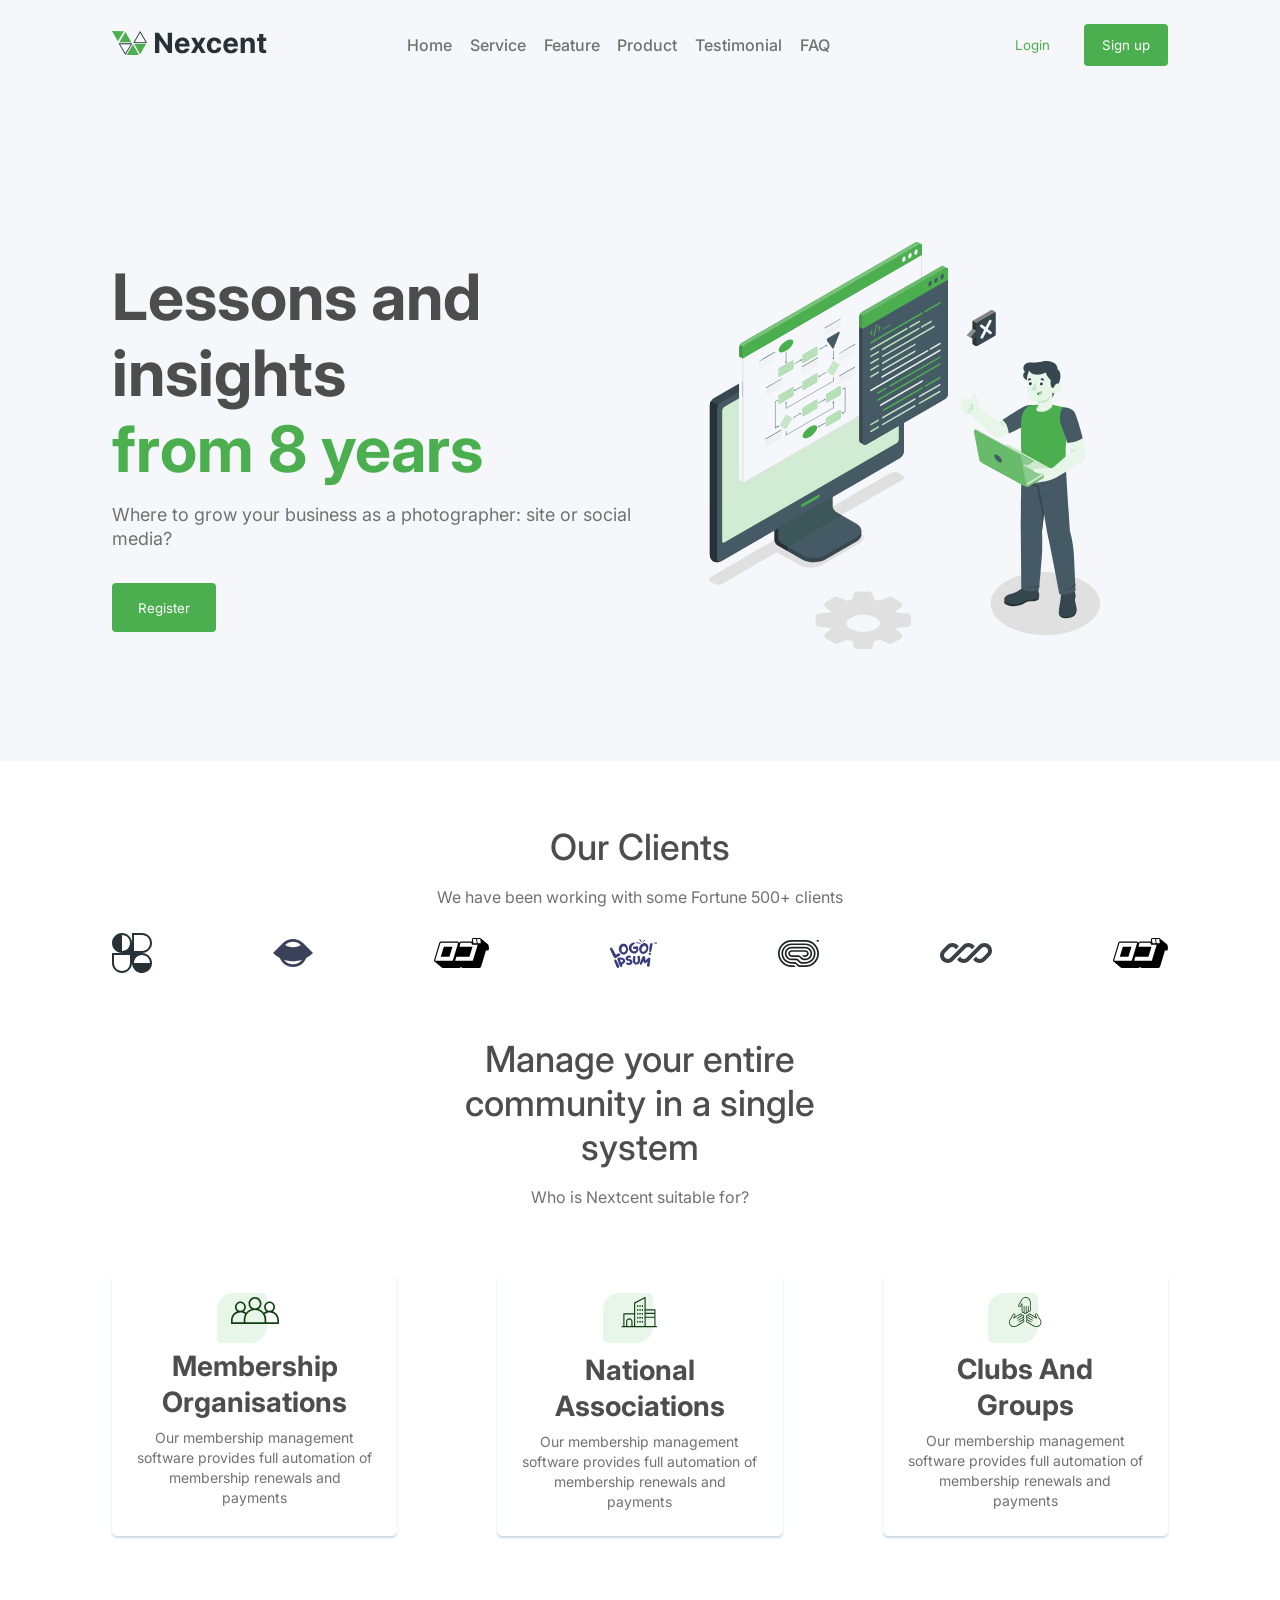
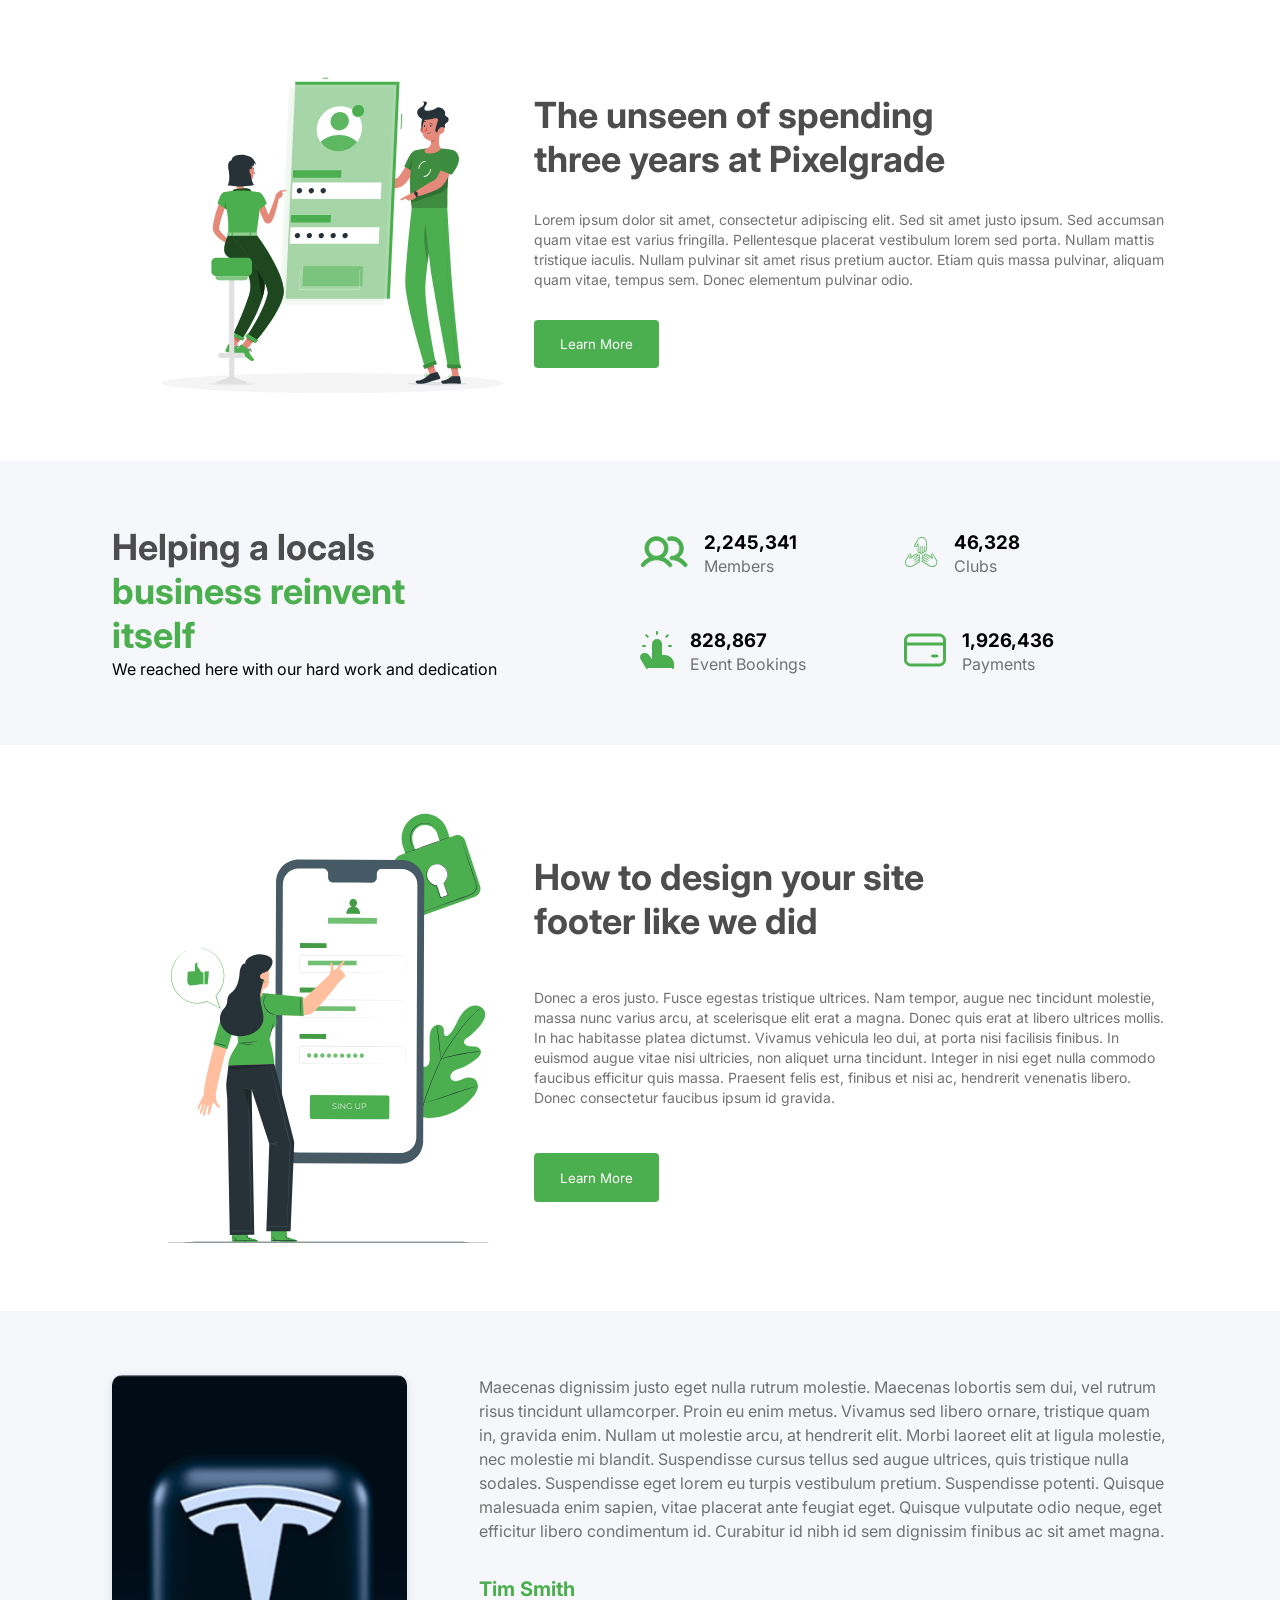
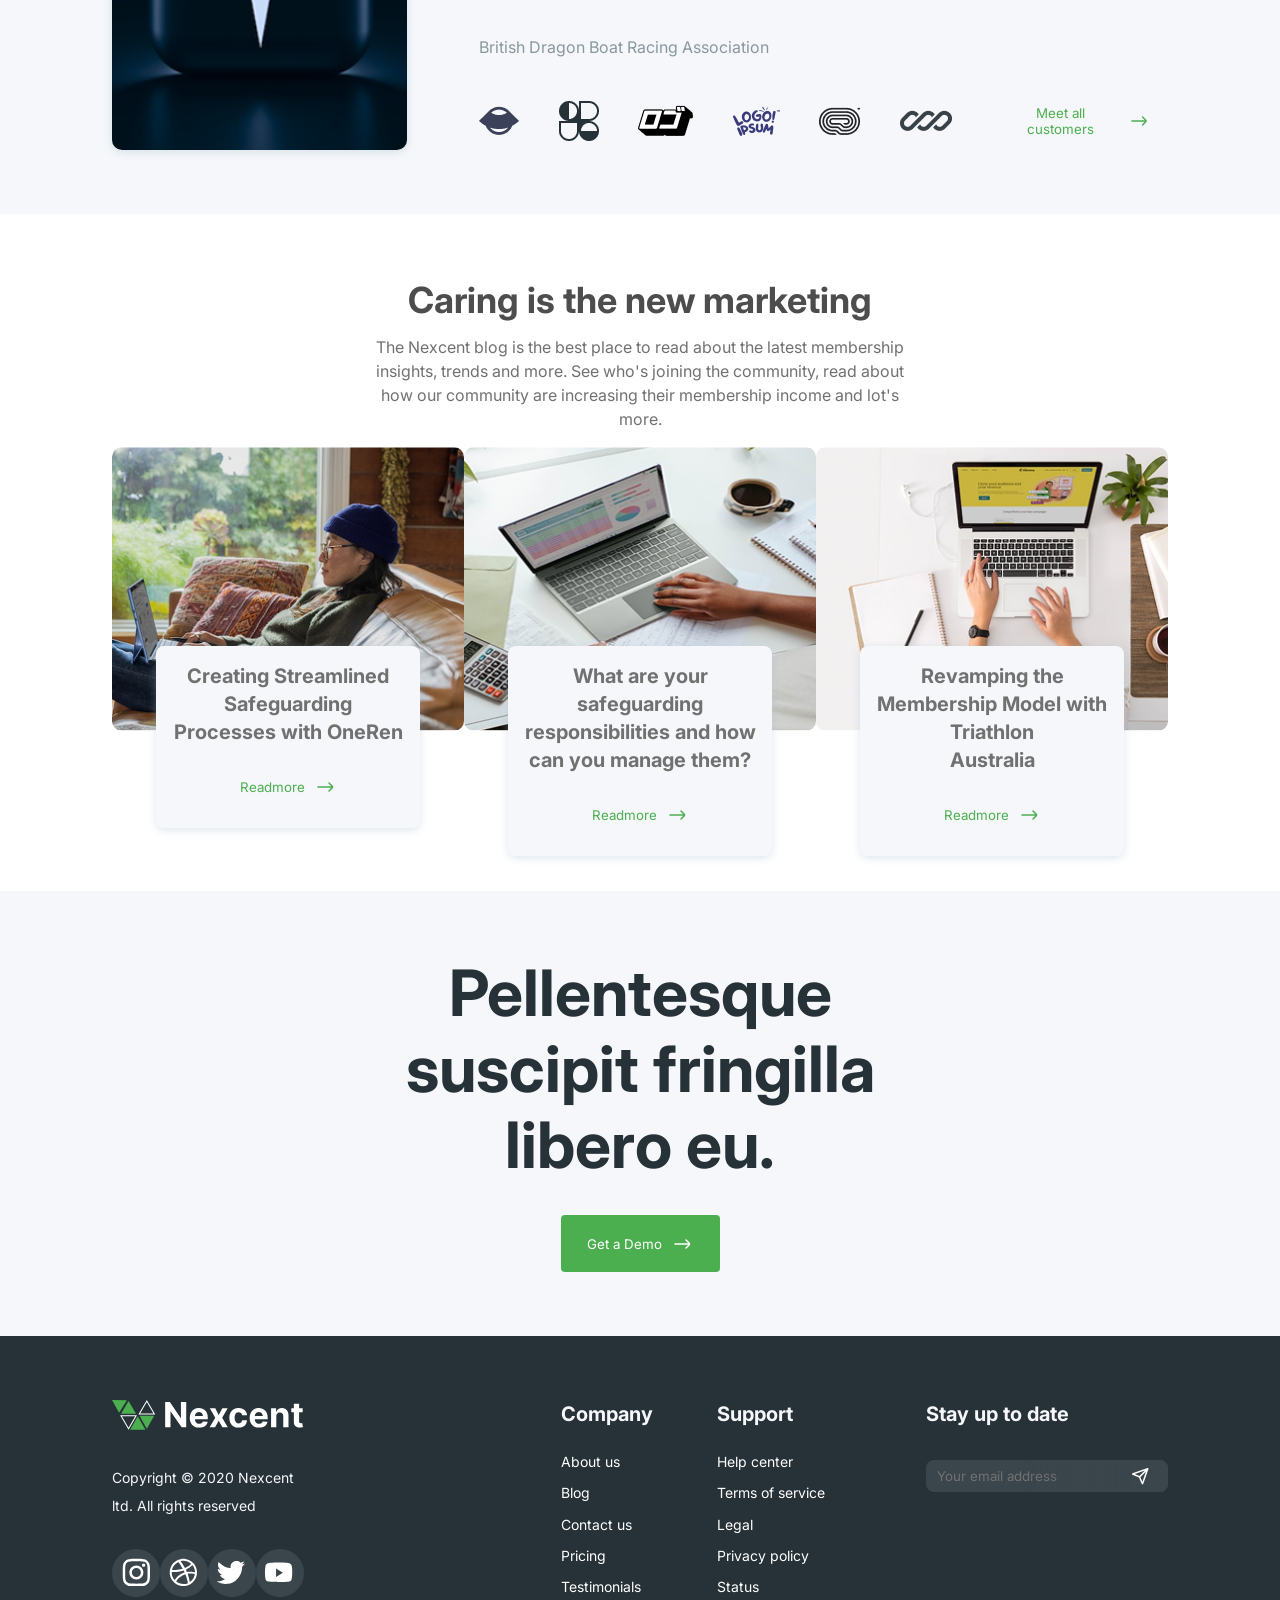
==== commit d0fe1ecf: "svg modification" ====
--- a/index.html
+++ b/index.html
@@ -20,42 +20,45 @@
     <!-- ==== HEADER SECTION ==== -->
     <header class="header">
         <div class="logo">
-
-            <svg width="155" height="24" viewBox="0 0 155 24" fill="none" xmlns="http://www.w3.org/2000/svg">
-                <path
-                    d="M18.7863 13.1341L13.3954 22.3669L8.00448 13.1341H18.7863ZM20.2305 12.3088H6.55444L13.3954 24L20.2305 12.3088Z"
-                    fill="#263238" />
-                <path
-                    d="M28.1591 1.65038L33.55 10.8833H22.7681L28.1591 1.65038ZM28.1591 0L21.3181 11.6912H35L28.1591 0Z"
-                    fill="#263238" />
-                <path d="M0 0L5.7359 10.3409L12.0038 0.259661L0 0Z" fill="#4CAF4F" />
-                <path d="M13.3955 0.905762L19.4121 11.1889H7.36728L13.3955 0.905762Z" fill="#4CAF4F" />
-                <path d="M20.9615 13.4341L26.9839 24H14.6526L20.7744 13.4341H20.9615Z" fill="#4CAF4F" />
-                <path d="M22.2653 12.7935L28.1591 23.1978L34.1347 12.7935H22.2653Z" fill="#4CAF4F" />
-                <path
-                    d="M60.0327 1.66895V22.0326H56.3139L47.4545 9.21582H47.3054V22.0326H43V1.66895H46.7784L55.5682 14.4758H55.7472V1.66895H60.0327Z"
-                    fill="#263238" />
-                <path
-                    d="M70.4705 22.3309C68.8995 22.3309 67.5472 22.0127 66.4137 21.3763C65.2868 20.7333 64.4184 19.8252 63.8086 18.6519C63.1987 17.472 62.8938 16.0766 62.8938 14.4658C62.8938 12.8948 63.1987 11.516 63.8086 10.3295C64.4184 9.1429 65.2769 8.21819 66.3839 7.55531C67.4975 6.89243 68.8034 6.56099 70.3015 6.56099C71.3091 6.56099 72.247 6.7234 73.1154 7.04821C73.9904 7.36639 74.7527 7.84698 75.4023 8.48997C76.0586 9.13296 76.569 9.94167 76.9336 10.9161C77.2982 11.8839 77.4805 13.0174 77.4805 14.3167V15.48H64.5842V12.855H73.4933C73.4933 12.2452 73.3607 11.7049 73.0955 11.2343C72.8304 10.7636 72.4625 10.3957 71.9918 10.1306C71.5278 9.85881 70.9876 9.72292 70.3711 9.72292C69.7281 9.72292 69.158 9.87207 68.6609 10.1704C68.1703 10.462 67.7859 10.8564 67.5075 11.3536C67.229 11.8441 67.0865 12.391 67.0799 12.9942V15.49C67.0799 16.2457 67.2191 16.8986 67.4975 17.4488C67.7826 17.999 68.1836 18.4232 68.7006 18.7215C69.2177 19.0198 69.8308 19.1689 70.5401 19.1689C71.0108 19.1689 71.4416 19.1027 71.8327 18.9701C72.2238 18.8375 72.5586 18.6386 72.837 18.3735C73.1154 18.1083 73.3275 17.7835 73.4734 17.3991L77.391 17.6576C77.1921 18.5989 76.7844 19.4208 76.168 20.1235C75.5581 20.8195 74.7693 21.3631 73.8015 21.7542C72.8403 22.1386 71.73 22.3309 70.4705 22.3309Z"
-                    fill="#263238" />
-                <path
-                    d="M83.511 6.75985L86.315 12.0993L89.1886 6.75985H93.5337L89.109 14.3962L93.6531 22.0326H89.3278L86.315 16.7528L83.3519 22.0326H78.9769L83.511 14.3962L79.136 6.75985H83.511Z"
-                    fill="#263238" />
-                <path
-                    d="M102.403 22.3309C100.839 22.3309 99.493 21.9994 98.3661 21.3366C97.2459 20.6671 96.3841 19.739 95.7809 18.5525C95.1843 17.3659 94.886 16.0004 94.886 14.4559C94.886 12.8915 95.1876 11.5193 95.7908 10.3394C96.4007 9.15285 97.2657 8.22813 98.386 7.56525C99.5063 6.89574 100.839 6.56099 102.383 6.56099C103.716 6.56099 104.882 6.80294 105.883 7.28684C106.884 7.77074 107.676 8.4502 108.26 9.3252C108.843 10.2002 109.164 11.2277 109.224 12.4076H105.227C105.114 11.6453 104.816 11.0321 104.332 10.5681C103.855 10.0974 103.228 9.86213 102.453 9.86213C101.797 9.86213 101.223 10.0411 100.733 10.3991C100.249 10.7504 99.8709 11.2641 99.5991 11.9403C99.3273 12.6164 99.1914 13.435 99.1914 14.3962C99.1914 15.3707 99.324 16.1992 99.5891 16.882C99.8609 17.5648 100.242 18.0851 100.733 18.4431C101.223 18.801 101.797 18.98 102.453 18.98C102.937 18.98 103.371 18.8806 103.755 18.6817C104.146 18.4829 104.468 18.1945 104.72 17.8167C104.978 17.4322 105.147 16.9715 105.227 16.4346H109.224C109.158 17.6012 108.84 18.6287 108.27 19.517C107.706 20.3986 106.927 21.088 105.933 21.5851C104.939 22.0823 103.762 22.3309 102.403 22.3309Z"
-                    fill="#263238" />
-                <path
-                    d="M118.896 22.3309C117.325 22.3309 115.973 22.0127 114.839 21.3763C113.713 20.7333 112.844 19.8252 112.234 18.6519C111.625 17.472 111.32 16.0766 111.32 14.4658C111.32 12.8948 111.625 11.516 112.234 10.3295C112.844 9.1429 113.703 8.21819 114.81 7.55531C115.923 6.89243 117.229 6.56099 118.727 6.56099C119.735 6.56099 120.673 6.7234 121.541 7.04821C122.416 7.36639 123.179 7.84698 123.828 8.48997C124.484 9.13296 124.995 9.94167 125.359 10.9161C125.724 11.8839 125.906 13.0174 125.906 14.3167V15.48H113.01V12.855H121.919C121.919 12.2452 121.786 11.7049 121.521 11.2343C121.256 10.7636 120.888 10.3957 120.418 10.1306C119.954 9.85881 119.413 9.72292 118.797 9.72292C118.154 9.72292 117.584 9.87207 117.087 10.1704C116.596 10.462 116.212 10.8564 115.933 11.3536C115.655 11.8441 115.512 12.391 115.506 12.9942V15.49C115.506 16.2457 115.645 16.8986 115.923 17.4488C116.208 17.999 116.609 18.4232 117.126 18.7215C117.643 19.0198 118.257 19.1689 118.966 19.1689C119.437 19.1689 119.867 19.1027 120.259 18.9701C120.65 18.8375 120.984 18.6386 121.263 18.3735C121.541 18.1083 121.753 17.7835 121.899 17.3991L125.817 17.6576C125.618 18.5989 125.21 19.4208 124.594 20.1235C123.984 20.8195 123.195 21.3631 122.227 21.7542C121.266 22.1386 120.156 22.3309 118.896 22.3309Z"
-                    fill="#263238" />
-                <path
-                    d="M132.906 13.203V22.0326H128.67V6.75985H132.707V9.45446H132.886C133.224 8.5662 133.791 7.86355 134.587 7.3465C135.382 6.82283 136.347 6.56099 137.48 6.56099C138.541 6.56099 139.465 6.793 140.254 7.25701C141.043 7.72103 141.656 8.38391 142.094 9.24565C142.531 10.1008 142.75 11.1216 142.75 12.3082V22.0326H138.514V13.0638C138.521 12.1292 138.282 11.4 137.798 10.8763C137.314 10.346 136.648 10.0809 135.8 10.0809C135.23 10.0809 134.726 10.2035 134.288 10.4488C133.857 10.694 133.519 11.052 133.274 11.5226C133.036 11.9867 132.913 12.5468 132.906 13.203Z"
-                    fill="#263238" />
-                <path
-                    d="M154.212 6.75985V9.94167H145.015V6.75985H154.212ZM147.103 3.10076H151.338V17.3394C151.338 17.7305 151.398 18.0354 151.517 18.2542C151.637 18.4663 151.802 18.6154 152.015 18.7016C152.233 18.7878 152.485 18.8309 152.77 18.8309C152.969 18.8309 153.168 18.8143 153.367 18.7812C153.566 18.7414 153.718 18.7116 153.824 18.6917L154.49 21.8437C154.278 21.91 153.98 21.9862 153.596 22.0724C153.211 22.1652 152.744 22.2215 152.194 22.2414C151.173 22.2812 150.278 22.1453 149.509 21.8337C148.747 21.5222 148.153 21.0383 147.729 20.382C147.305 19.7258 147.096 18.8972 147.103 17.8962V3.10076Z"
-                    fill="#263238" />
-            </svg>
+            <!-- ==== Nexcent logo ==== -->
+            <a href="#" title="Nexcent">
+                <svg width="155" height="24" viewBox="0 0 155 24" fill="none" xmlns="http://www.w3.org/2000/svg">
+                    <path
+                        d="M18.7863 13.1341L13.3954 22.3669L8.00448 13.1341H18.7863ZM20.2305 12.3088H6.55444L13.3954 24L20.2305 12.3088Z"
+                        fill="#263238" />
+                    <path
+                        d="M28.1591 1.65038L33.55 10.8833H22.7681L28.1591 1.65038ZM28.1591 0L21.3181 11.6912H35L28.1591 0Z"
+                        fill="#263238" />
+                    <path d="M0 0L5.7359 10.3409L12.0038 0.259661L0 0Z" fill="#4CAF4F" />
+                    <path d="M13.3955 0.905762L19.4121 11.1889H7.36728L13.3955 0.905762Z" fill="#4CAF4F" />
+                    <path d="M20.9615 13.4341L26.9839 24H14.6526L20.7744 13.4341H20.9615Z" fill="#4CAF4F" />
+                    <path d="M22.2653 12.7935L28.1591 23.1978L34.1347 12.7935H22.2653Z" fill="#4CAF4F" />
+                    <path
+                        d="M60.0327 1.66895V22.0326H56.3139L47.4545 9.21582H47.3054V22.0326H43V1.66895H46.7784L55.5682 14.4758H55.7472V1.66895H60.0327Z"
+                        fill="#263238" />
+                    <path
+                        d="M70.4705 22.3309C68.8995 22.3309 67.5472 22.0127 66.4137 21.3763C65.2868 20.7333 64.4184 19.8252 63.8086 18.6519C63.1987 17.472 62.8938 16.0766 62.8938 14.4658C62.8938 12.8948 63.1987 11.516 63.8086 10.3295C64.4184 9.1429 65.2769 8.21819 66.3839 7.55531C67.4975 6.89243 68.8034 6.56099 70.3015 6.56099C71.3091 6.56099 72.247 6.7234 73.1154 7.04821C73.9904 7.36639 74.7527 7.84698 75.4023 8.48997C76.0586 9.13296 76.569 9.94167 76.9336 10.9161C77.2982 11.8839 77.4805 13.0174 77.4805 14.3167V15.48H64.5842V12.855H73.4933C73.4933 12.2452 73.3607 11.7049 73.0955 11.2343C72.8304 10.7636 72.4625 10.3957 71.9918 10.1306C71.5278 9.85881 70.9876 9.72292 70.3711 9.72292C69.7281 9.72292 69.158 9.87207 68.6609 10.1704C68.1703 10.462 67.7859 10.8564 67.5075 11.3536C67.229 11.8441 67.0865 12.391 67.0799 12.9942V15.49C67.0799 16.2457 67.2191 16.8986 67.4975 17.4488C67.7826 17.999 68.1836 18.4232 68.7006 18.7215C69.2177 19.0198 69.8308 19.1689 70.5401 19.1689C71.0108 19.1689 71.4416 19.1027 71.8327 18.9701C72.2238 18.8375 72.5586 18.6386 72.837 18.3735C73.1154 18.1083 73.3275 17.7835 73.4734 17.3991L77.391 17.6576C77.1921 18.5989 76.7844 19.4208 76.168 20.1235C75.5581 20.8195 74.7693 21.3631 73.8015 21.7542C72.8403 22.1386 71.73 22.3309 70.4705 22.3309Z"
+                        fill="#263238" />
+                    <path
+                        d="M83.511 6.75985L86.315 12.0993L89.1886 6.75985H93.5337L89.109 14.3962L93.6531 22.0326H89.3278L86.315 16.7528L83.3519 22.0326H78.9769L83.511 14.3962L79.136 6.75985H83.511Z"
+                        fill="#263238" />
+                    <path
+                        d="M102.403 22.3309C100.839 22.3309 99.493 21.9994 98.3661 21.3366C97.2459 20.6671 96.3841 19.739 95.7809 18.5525C95.1843 17.3659 94.886 16.0004 94.886 14.4559C94.886 12.8915 95.1876 11.5193 95.7908 10.3394C96.4007 9.15285 97.2657 8.22813 98.386 7.56525C99.5063 6.89574 100.839 6.56099 102.383 6.56099C103.716 6.56099 104.882 6.80294 105.883 7.28684C106.884 7.77074 107.676 8.4502 108.26 9.3252C108.843 10.2002 109.164 11.2277 109.224 12.4076H105.227C105.114 11.6453 104.816 11.0321 104.332 10.5681C103.855 10.0974 103.228 9.86213 102.453 9.86213C101.797 9.86213 101.223 10.0411 100.733 10.3991C100.249 10.7504 99.8709 11.2641 99.5991 11.9403C99.3273 12.6164 99.1914 13.435 99.1914 14.3962C99.1914 15.3707 99.324 16.1992 99.5891 16.882C99.8609 17.5648 100.242 18.0851 100.733 18.4431C101.223 18.801 101.797 18.98 102.453 18.98C102.937 18.98 103.371 18.8806 103.755 18.6817C104.146 18.4829 104.468 18.1945 104.72 17.8167C104.978 17.4322 105.147 16.9715 105.227 16.4346H109.224C109.158 17.6012 108.84 18.6287 108.27 19.517C107.706 20.3986 106.927 21.088 105.933 21.5851C104.939 22.0823 103.762 22.3309 102.403 22.3309Z"
+                        fill="#263238" />
+                    <path
+                        d="M118.896 22.3309C117.325 22.3309 115.973 22.0127 114.839 21.3763C113.713 20.7333 112.844 19.8252 112.234 18.6519C111.625 17.472 111.32 16.0766 111.32 14.4658C111.32 12.8948 111.625 11.516 112.234 10.3295C112.844 9.1429 113.703 8.21819 114.81 7.55531C115.923 6.89243 117.229 6.56099 118.727 6.56099C119.735 6.56099 120.673 6.7234 121.541 7.04821C122.416 7.36639 123.179 7.84698 123.828 8.48997C124.484 9.13296 124.995 9.94167 125.359 10.9161C125.724 11.8839 125.906 13.0174 125.906 14.3167V15.48H113.01V12.855H121.919C121.919 12.2452 121.786 11.7049 121.521 11.2343C121.256 10.7636 120.888 10.3957 120.418 10.1306C119.954 9.85881 119.413 9.72292 118.797 9.72292C118.154 9.72292 117.584 9.87207 117.087 10.1704C116.596 10.462 116.212 10.8564 115.933 11.3536C115.655 11.8441 115.512 12.391 115.506 12.9942V15.49C115.506 16.2457 115.645 16.8986 115.923 17.4488C116.208 17.999 116.609 18.4232 117.126 18.7215C117.643 19.0198 118.257 19.1689 118.966 19.1689C119.437 19.1689 119.867 19.1027 120.259 18.9701C120.65 18.8375 120.984 18.6386 121.263 18.3735C121.541 18.1083 121.753 17.7835 121.899 17.3991L125.817 17.6576C125.618 18.5989 125.21 19.4208 124.594 20.1235C123.984 20.8195 123.195 21.3631 122.227 21.7542C121.266 22.1386 120.156 22.3309 118.896 22.3309Z"
+                        fill="#263238" />
+                    <path
+                        d="M132.906 13.203V22.0326H128.67V6.75985H132.707V9.45446H132.886C133.224 8.5662 133.791 7.86355 134.587 7.3465C135.382 6.82283 136.347 6.56099 137.48 6.56099C138.541 6.56099 139.465 6.793 140.254 7.25701C141.043 7.72103 141.656 8.38391 142.094 9.24565C142.531 10.1008 142.75 11.1216 142.75 12.3082V22.0326H138.514V13.0638C138.521 12.1292 138.282 11.4 137.798 10.8763C137.314 10.346 136.648 10.0809 135.8 10.0809C135.23 10.0809 134.726 10.2035 134.288 10.4488C133.857 10.694 133.519 11.052 133.274 11.5226C133.036 11.9867 132.913 12.5468 132.906 13.203Z"
+                        fill="#263238" />
+                    <path
+                        d="M154.212 6.75985V9.94167H145.015V6.75985H154.212ZM147.103 3.10076H151.338V17.3394C151.338 17.7305 151.398 18.0354 151.517 18.2542C151.637 18.4663 151.802 18.6154 152.015 18.7016C152.233 18.7878 152.485 18.8309 152.77 18.8309C152.969 18.8309 153.168 18.8143 153.367 18.7812C153.566 18.7414 153.718 18.7116 153.824 18.6917L154.49 21.8437C154.278 21.91 153.98 21.9862 153.596 22.0724C153.211 22.1652 152.744 22.2215 152.194 22.2414C151.173 22.2812 150.278 22.1453 149.509 21.8337C148.747 21.5222 148.153 21.0383 147.729 20.382C147.305 19.7258 147.096 18.8972 147.103 17.8962V3.10076Z"
+                        fill="#263238" />
+                </svg>
+            </a>
 
         </div>
+        <!-- ==== List in the header ====  -->
         <div class="header-list">
             <ul>
                 <li><a href="#" class="link">Home</a></li>
@@ -66,15 +69,21 @@
                 <li><a href="#" class="link">FAQ</a></li>
             </ul>
         </div>
-        <div class="header-butten">
-            <button class="Standard-buttons-Tertiary-Medium Standard-buttons-Tertiary ">Login</button>
-            <button class="Standard-buttons-Primary-Medium Standard-buttons-Primary ">Sign up</button>
+        <!-- ==== Login and registration buttons ==== -->
+        <div class="header-button">
+            <a href="#" class="buttons-link">
+                <button class="Standard-buttons-Tertiary-Medium Standard-buttons-Tertiary ">Login</button>
+            </a>
+            <a href="#" class="buttons-link">
+                <button class="Standard-buttons-Primary-Medium Standard-buttons-Primary ">Sign up</button>
+            </a>
         </div>
     </header>
     <!-- ==== main ==== -->
     <main class="main">
         <!-- ==== banner ==== -->
         <div class="hero-section">
+            <!-- ==== Banner content ==== -->
             <div class="hero-contents">
                 <div class="hero-content">
                     <h1 class="hero-title">
@@ -87,14 +96,17 @@
                         Where to grow your business as a photographer: site or social media?
                     </p>
                 </div>
+                <!-- ==== banner button ==== -->
                 <div class="hero-button">
-                    <button class=" Standard-buttons-Primary Standard-buttons-Primary-Normal">
-                        Register
-                    </button>
+                    <a href="#" class="buttons-link">
+                        <button class=" Standard-buttons-Primary Standard-buttons-Primary-Normal">
+                            Register
+                        </button>
+                    </a>
                 </div>
             </div>
+            <!-- ==== Animated banner image ==== -->
             <div class="hero-image">
-
                 <svg width="391" height="407" viewBox="0 0 391 407" fill="none" xmlns="http://www.w3.org/2000/svg">
                     <path
                         d="M336.293 393.032C366.507 393.032 391 378.894 391 361.454C391 344.015 366.507 329.877 336.293 329.877C306.079 329.877 281.586 344.015 281.586 361.454C281.586 378.894 306.079 393.032 336.293 393.032Z"
@@ -766,12 +778,138 @@
                 <p>We have been working with some Fortune 500+ clients</p>
             </div>
             <div class="Our-Clients-logo">
-                <img src="/asetss/Image/img/Logo (2).png" alt="">
-                <img src="/asetss/Image/img/Logo (1).png" alt="">
-                <img src="/asetss/Image/img/Logo (3).png" alt="">
-                <img src="/asetss/Image/img/Logo (4).png" alt="">
-                <img src="/asetss/Image/img/Logo (5).png" alt="">
-                <img src="/asetss/Image/img/Logo (3).png" alt="">
+                <svg width="40" height="40" viewBox="0 0 40 40" fill="none" xmlns="http://www.w3.org/2000/svg">
+                    <path fill-rule="evenodd" clip-rule="evenodd"
+                        d="M10 0C15.5228 0 20 4.47715 20 10V0H30C35.5228 0 40 4.47715 40 10C40 15.5228 35.5228 20 30 20C35.5228 20 40 24.4772 40 30C40 32.7423 38.8961 35.2268 37.1085 37.0334L37.0711 37.0711L37.0379 37.1041C35.2309 38.8943 32.7446 40 30 40C27.2741 40 24.8029 38.9093 22.999 37.1405C22.9756 37.1175 22.9522 37.0943 22.9289 37.0711C22.907 37.0492 22.8852 37.0272 22.8635 37.0051C21.0924 35.2009 20 32.728 20 30C20 35.5228 15.5228 40 10 40C4.47715 40 0 35.5228 0 30V20H10C4.47715 20 0 15.5228 0 10C0 4.47715 4.47715 0 10 0ZM18 10C18 14.4183 14.4183 18 10 18V2C14.4183 2 18 5.58172 18 10ZM38 30C38 25.5817 34.4183 22 30 22C25.5817 22 22 25.5817 22 30H38ZM2 22V30C2 34.4183 5.58172 38 10 38C14.4183 38 18 34.4183 18 30V22H2ZM22 18V2H30C34.4183 2 38 5.58172 38 10C38 14.4183 34.4183 18 30 18H22Z"
+                        fill="#263238" />
+                </svg>
+                <svg width="40" height="28" viewBox="0 0 40 28" fill="none" xmlns="http://www.w3.org/2000/svg">
+                    <path fill-rule="evenodd" clip-rule="evenodd"
+                        d="M9.98578 4.11462L0 14C1.99734 15.9773 4.27899 17.6437 6.76664 18.9474C7.45424 20.753 8.53203 22.4463 10 23.8995C15.5229 29.3668 24.4772 29.3668 30 23.8995C31.468 22.4463 32.5458 20.753 33.2334 18.9473C35.721 17.6437 38.0027 15.9773 40 14L30.0223 4.12266C30.0149 4.11527 30.0075 4.10788 30 4.1005C24.4772 -1.36683 15.5229 -1.36683 10 4.1005C9.99527 4.10521 9.99052 4.10991 9.98578 4.11462ZM29.0445 20.7309C26.1345 21.7031 23.0797 22.201 20 22.201C16.9203 22.201 13.8656 21.7031 10.9556 20.7309C11.2709 21.145 11.619 21.5424 12 21.9196C16.4183 26.2935 23.5817 26.2935 28 21.9196C28.381 21.5424 28.7292 21.145 29.0445 20.7309ZM12.2051 5.8824C12.9554 6.37311 13.7532 6.79302 14.588 7.13536C16.3038 7.83892 18.1428 8.20104 20 8.20104C21.8572 8.20104 23.6962 7.83892 25.412 7.13536C26.2468 6.79302 27.0446 6.3731 27.795 5.88238C23.4318 1.77253 16.5682 1.77254 12.2051 5.8824Z"
+                        fill="#3B4158" />
+                </svg>
+
+                <svg width="55" height="30" viewBox="0 0 55 30" fill="none" xmlns="http://www.w3.org/2000/svg">
+                    <g clip-path="url(#clip0_1469_414)">
+                        <path
+                            d="M54.9957 10.6697C55.0015 10.6279 55.0015 10.5858 54.9957 10.5441C55.0011 10.5101 55.0011 10.4755 54.9957 10.4414L54.5883 7.50877C54.5295 7.15792 54.3723 6.82999 54.1344 6.56166L54.0645 6.48178L53.9365 6.35625L46.8829 0.399675L47.0808 0.593678C46.9189 0.403795 46.7157 0.251914 46.4861 0.149222C46.2565 0.0465303 46.0062 -0.00436252 45.7539 0.000298064H43.6122C43.2639 -0.0064666 42.9236 0.102086 42.6461 0.308402C42.3547 0.103328 42.0038 -0.00466859 41.6451 0.000298064H39.5034C39.2225 -0.00416973 38.9454 0.0641735 38.7001 0.198428C38.4549 0.332683 38.2501 0.528082 38.1067 0.764835C37.8855 1.10299 37.8023 1.51041 37.8738 1.90595L38.1416 3.75453C37.9642 3.65597 37.7635 3.60482 37.5596 3.6062H27.1887C26.8166 3.60849 26.4531 3.71541 26.1411 3.91429C25.8395 4.0994 25.5973 4.36447 25.4428 4.67882L24.6396 4.00558C24.3235 3.71884 23.9063 3.56343 23.4757 3.57196H7.20353C6.83012 3.57863 6.46501 3.6809 6.14436 3.86865C5.70569 4.12036 5.38421 4.52965 5.24809 5.00975L0.0801167 21.9552C-0.0164452 22.2344 -0.0259442 22.5355 0.0528362 22.8201C0.131617 23.1046 0.295109 23.3597 0.522426 23.5528C0.581658 23.602 0.643851 23.6477 0.708664 23.6897C0.708664 23.6897 0.603891 23.6212 0.545692 23.5642L7.59931 29.5322C7.89769 29.8015 8.28781 29.952 8.69336 29.9543H25.0936C25.4681 29.9448 25.8335 29.8385 26.1528 29.6462C26.3334 29.5495 26.495 29.422 26.63 29.2696L26.6882 29.1898L26.7813 29.0757L26.8512 28.9501L27.6194 29.6006C27.9135 29.8592 28.2951 30.0015 28.6902 30H45.1253C45.4994 29.9878 45.8641 29.8817 46.1845 29.6919C46.361 29.5892 46.5217 29.4624 46.6618 29.3153L46.7199 29.2354L46.813 29.1214C46.8625 29.0491 46.9055 28.9728 46.941 28.8931C46.9791 28.8239 47.0103 28.7513 47.0342 28.6763L51.7482 13.2029V13.066C51.754 13.0129 51.754 12.9593 51.7482 12.9062V12.8035C51.7539 12.7695 51.7539 12.7349 51.7482 12.7008C51.7535 12.6287 51.7535 12.5562 51.7482 12.484H53.2614C53.393 12.4958 53.5255 12.4958 53.6571 12.484H53.7619C53.8471 12.4591 53.9291 12.4246 54.0063 12.3813H54.1227L54.3322 12.2215L54.4253 12.1531L54.5883 11.9476V11.8792L54.7047 11.6852C54.6982 11.6475 54.6982 11.6089 54.7047 11.5711C54.6985 11.5526 54.6985 11.5326 54.7047 11.5141C54.7294 11.4472 54.7489 11.3785 54.7629 11.3087C54.7575 11.2861 54.7575 11.2627 54.7629 11.2402C54.7572 11.2062 54.7572 11.1715 54.7629 11.1375C54.7629 11.1375 54.9957 10.6925 54.9957 10.6697Z"
+                            fill="black" />
+                        <path
+                            d="M23.9529 4.87291C24.0147 4.92769 24.0578 4.99972 24.0765 5.07929C24.0953 5.15887 24.0887 5.24216 24.0577 5.31793L18.9013 22.252C18.8364 22.4368 18.7036 22.5914 18.5289 22.6856C18.3867 22.7788 18.2222 22.8339 18.0516 22.8454H1.6631C1.52314 22.8388 1.39055 22.7819 1.29063 22.6856C1.23119 22.6317 1.18948 22.5616 1.17081 22.4845C1.15215 22.4072 1.15741 22.3263 1.18588 22.252L6.35385 5.31793C6.4134 5.13072 6.54206 4.97202 6.71468 4.87291C6.85918 4.78637 7.02294 4.73547 7.1919 4.72456H23.5804C23.7193 4.72587 23.8524 4.77891 23.9529 4.87291ZM15.3978 18.8401L18.4823 8.72984H9.84575L6.77286 18.8401H15.3978ZM39.5965 5.04406C39.6524 5.10777 39.7223 5.15829 39.8009 5.19187C39.8795 5.22546 39.9647 5.24125 40.0505 5.23805H42.1805C42.2616 5.23883 42.3415 5.21933 42.4129 5.1814C42.4841 5.14346 42.5443 5.08834 42.5879 5.02124C42.6257 4.96883 42.6524 4.9095 42.6664 4.84677C42.6804 4.78405 42.6814 4.71921 42.6693 4.6561L42.2503 1.64357C42.2104 1.50415 42.1388 1.3754 42.0408 1.267C41.9848 1.2033 41.915 1.15278 41.8364 1.11919C41.7578 1.08561 41.6725 1.06983 41.5869 1.07302H39.4568C39.3757 1.07224 39.2957 1.09174 39.2245 1.12968C39.1532 1.16761 39.0929 1.22273 39.0495 1.28983C38.9679 1.44958 38.933 1.55228 38.9679 1.64357L39.3986 4.6561C39.4207 4.80278 39.4901 4.9387 39.5965 5.04406ZM46.3591 1.62075C46.3192 1.48132 46.2475 1.35257 46.1496 1.24418C46.096 1.18071 46.0282 1.1302 45.9515 1.09656C45.8748 1.06292 45.7912 1.04705 45.7073 1.05019H43.5656C43.4858 1.04797 43.4069 1.06694 43.3372 1.10511C43.2676 1.14328 43.2097 1.19923 43.1699 1.267C43.0924 1.36824 43.0589 1.4954 43.0768 1.62075L43.5074 4.63327C43.5344 4.77841 43.603 4.91299 43.7053 5.02124C43.7622 5.0837 43.8322 5.13338 43.9106 5.16685C43.989 5.20034 44.0737 5.21684 44.1592 5.21522H46.3009C46.3805 5.21626 46.4589 5.19678 46.5283 5.15872C46.5978 5.12067 46.6559 5.0654 46.6967 4.99843C46.7372 4.94738 46.7654 4.88807 46.7795 4.82489C46.7937 4.76171 46.7931 4.69624 46.7781 4.63327L46.3591 1.62075ZM37.7225 6.18518L37.513 4.70174H27.1887C27.0266 4.71049 26.8698 4.76173 26.7347 4.85008C26.649 4.89591 26.5744 4.95943 26.5161 5.03626C26.4579 5.1131 26.4173 5.20141 26.3972 5.29511L25.5359 8.12504C25.5015 8.19576 25.4897 8.27511 25.5022 8.35251C25.5147 8.42991 25.5508 8.50176 25.6057 8.55869C25.7039 8.64914 25.832 8.70186 25.9666 8.70704H38.514L35.4295 18.8173H22.917C22.7556 18.8209 22.5985 18.8683 22.4631 18.9541C22.2984 19.0567 22.1782 19.2151 22.1255 19.3992L21.2525 22.2292C21.224 22.3018 21.2165 22.3807 21.2309 22.4572C21.2453 22.5337 21.2809 22.6048 21.334 22.6627C21.4291 22.7593 21.5582 22.8164 21.6948 22.8225H38.1299C38.2999 22.8082 38.4637 22.7533 38.6071 22.6627C38.779 22.5681 38.9079 22.4132 38.9679 22.2292L43.6936 6.75573H38.3743C38.2899 6.75736 38.2061 6.742 38.1281 6.7106C38.05 6.67919 37.9793 6.6324 37.9204 6.57314C37.8242 6.46966 37.7561 6.34409 37.7225 6.208V6.18518Z"
+                            fill="white" />
+                    </g>
+                    <defs>
+                        <clipPath id="clip0_1469_414">
+                            <rect width="55" height="30" fill="white" />
+                        </clipPath>
+                    </defs>
+                </svg>
+
+
+                <svg width="47" height="29" viewBox="0 0 47 29" fill="none" xmlns="http://www.w3.org/2000/svg">
+                    <g clip-path="url(#clip0_1469_418)">
+                        <path
+                            d="M43.9965 3.56471C43.9965 3.59852 43.9965 3.64079 43.9877 3.66615C43.9437 3.99583 43.9437 4.32552 43.9701 4.66366C43.9877 4.74819 44.0053 4.83273 44.0758 4.90035C44.1903 5.02715 44.3664 5.0018 44.4369 4.84963C44.4722 4.77355 44.4722 4.69747 44.4545 4.62139C44.3664 4.30015 44.3488 3.96202 44.34 3.63233C44.34 3.61542 44.34 3.59006 44.34 3.56471C44.4369 3.55625 44.525 3.54779 44.6042 3.54779C44.6659 3.53935 44.7188 3.53089 44.7628 3.50553C44.8949 3.4379 44.8949 3.2942 44.754 3.22657C44.7011 3.20121 44.6307 3.19275 44.569 3.19275C44.3488 3.20121 44.1287 3.20121 43.9084 3.20121C43.8292 3.20121 43.7499 3.20966 43.6706 3.21811C43.6266 3.22657 43.5737 3.22657 43.5385 3.25193C43.4768 3.27728 43.4417 3.31955 43.4417 3.37872C43.4504 3.4379 43.4768 3.47172 43.5385 3.49708C43.5737 3.52244 43.6178 3.53089 43.6618 3.53089C43.7675 3.53935 43.882 3.55625 43.9965 3.56471ZM46.4186 3.95356C46.4186 3.96202 46.4274 3.97047 46.4274 3.97047C46.4627 4.19871 46.4979 4.41851 46.5243 4.63829C46.5332 4.71437 46.542 4.782 46.5948 4.84117C46.7093 4.98488 46.8855 4.96798 46.9647 4.81582C47 4.73973 47.0087 4.66366 46.9912 4.57912C46.9383 4.32552 46.9119 4.07191 46.859 3.82676C46.8238 3.6746 46.7798 3.53089 46.7357 3.39564C46.7093 3.3111 46.6477 3.25192 46.542 3.24347C46.4363 3.22657 46.357 3.27728 46.3129 3.35337C46.2601 3.42099 46.2161 3.48862 46.1808 3.56471C46.1192 3.69996 46.0663 3.83522 45.9959 3.96202C45.987 3.99583 45.9782 4.02119 45.9606 4.04655C45.9519 4.02964 45.9431 4.02119 45.9431 4.02119C45.8285 3.80986 45.7228 3.59852 45.6083 3.39564C45.5907 3.37872 45.5819 3.36182 45.5731 3.34491C45.5203 3.26883 45.4586 3.22657 45.3617 3.22657C45.2736 3.23502 45.2031 3.28574 45.1592 3.36182C45.1415 3.39564 45.1415 3.42099 45.1327 3.45481C45.0975 3.72532 45.0534 3.99583 45.0182 4.26634C45.0006 4.41851 44.9918 4.57066 44.9918 4.72283C44.983 4.75664 44.9918 4.79891 45.0094 4.83273C45.027 4.90035 45.0799 4.94262 45.1503 4.95107C45.2384 4.95953 45.3 4.93417 45.3265 4.86654C45.3529 4.81582 45.3617 4.77355 45.3705 4.73128C45.4058 4.57912 45.4322 4.43541 45.4586 4.2917C45.4762 4.20717 45.485 4.13954 45.5115 4.04655C45.5291 4.08037 45.5466 4.10573 45.5643 4.13108C45.6435 4.23253 45.7228 4.33397 45.8197 4.41851C45.9166 4.48613 45.9959 4.47768 46.0751 4.40159C46.0928 4.38469 46.1016 4.37624 46.1192 4.35933C46.1985 4.24098 46.2954 4.12263 46.3746 4.00428C46.3922 3.98738 46.401 3.97047 46.4186 3.95356Z"
+                            fill="#3A3B7B" />
+                        <path
+                            d="M26.1244 3.7308C26.0632 3.89145 26.0515 4.0072 26.0798 4.1034C26.111 4.23421 26.192 4.27704 26.302 4.24377C27.3366 3.99824 29.6051 4.69516 30.445 4.8894C30.6431 4.93019 30.8042 4.68478 30.6691 4.46475C30.4718 4.25166 28.2043 3.33937 27.3391 3.28963C26.9999 3.27123 26.3936 3.18776 26.1244 3.7308Z"
+                            fill="#3A3B7B" />
+                        <path
+                            d="M34.9904 0.777552C35.1006 0.83863 35.1622 0.896894 35.1927 0.961992C35.238 1.04738 35.2141 1.10646 35.1379 1.13661C34.4541 1.45694 33.5441 2.83603 33.1768 3.31166C33.0877 3.42108 32.8823 3.3575 32.8513 3.17757C32.8577 2.97412 33.6643 1.4775 34.1145 1.06987C34.2915 0.910722 34.5837 0.598449 34.9904 0.777552Z"
+                            fill="#3A3B7B" />
+                        <path
+                            d="M29.5445 0.0987292C29.6769 0.00291244 29.8146 -0.0306646 29.8849 0.0316042C30.9167 0.878502 31.4638 2.21964 31.8026 3.44742C31.8154 3.47603 31.8162 3.51707 31.806 3.5599C31.8017 3.59649 31.7739 3.63516 31.7296 3.66507C31.6824 3.6981 31.6417 3.70816 31.6225 3.6797C31.1703 3.08937 28.5875 0.792504 29.5445 0.0987292Z"
+                            fill="#3A3B7B" />
+                        <path
+                            d="M7.69524 14.7818C7.94253 14.6051 8.21137 14.458 8.49586 14.3438C8.7935 14.2622 9.11075 14.2757 9.39966 14.3825C9.68851 14.4892 9.93338 14.6833 10.0971 14.9355C10.2435 15.187 10.3008 15.4774 10.2604 15.7629C10.2199 16.0484 10.084 16.3135 9.87289 16.5184C9.70926 16.6845 9.52348 16.8292 9.3205 16.9488C8.41582 17.5097 7.50308 18.0399 6.59039 18.6008C6.40363 18.7412 6.20551 18.8672 5.99793 18.9774C5.68217 19.1285 5.32132 19.169 4.97776 19.0918C4.6342 19.0147 4.32955 18.8247 4.11648 18.5548C3.95719 18.3636 3.82277 18.1546 3.71616 17.9323C2.8515 16.188 1.95481 14.4514 1.12217 12.6763C0.737866 11.908 0.425627 11.0243 0.121393 10.1713C-0.010233 9.92351 -0.0359366 9.63621 0.0497553 9.37047C0.135447 9.10472 0.325774 8.88155 0.580249 8.74842C0.834727 8.61528 1.13327 8.58272 1.4124 8.65759C1.69152 8.73247 1.92921 8.90891 2.0749 9.14934C2.52271 9.72051 2.91911 10.3272 3.25981 10.9628C4.12448 12.4996 4.94912 14.0364 5.78176 15.5272C5.83024 15.6096 5.8837 15.689 5.94188 15.7654C6.56859 15.5125 7.15803 15.1818 7.69524 14.7818Z"
+                            fill="#3A3B7B" />
+                        <path
+                            d="M16.6354 14.2457C14.6579 16.4663 11.3433 15.9054 9.67801 13.0469C8.49308 11.0183 8.28493 7.66801 10.8629 5.55488C11.4135 5.11248 12.0717 4.81111 12.7764 4.67888C13.6404 4.56 14.5214 4.70629 15.2936 5.09686C16.0657 5.48742 16.6895 6.10226 17.0757 6.85351C18.4848 9.31244 18.2847 12.4475 16.6354 14.2457ZM15.8347 9.06654C15.6247 8.46228 15.2032 7.94641 14.6418 7.60652C14.3242 7.38922 13.9382 7.28356 13.5489 7.30736C13.1595 7.33115 12.7906 7.48294 12.5042 7.73715C11.3593 8.71307 11.1191 11.026 11.9517 12.4015C12.0579 12.6258 12.2137 12.8251 12.4085 12.9855C12.6033 13.1459 12.8323 13.2636 13.0793 13.3301C13.3264 13.3968 13.5857 13.4107 13.839 13.3711C14.0923 13.3314 14.3335 13.2392 14.5458 13.1007C15.1664 12.6389 15.6217 12.003 15.8484 11.2814C16.0751 10.5598 16.062 9.78831 15.8108 9.07425L15.8347 9.06654Z"
+                            fill="#3A3B7B" />
+                        <path
+                            d="M24.7055 10.0348C24.5031 10.0766 24.294 10.0791 24.0904 10.0421C23.887 10.0051 23.6932 9.92954 23.5207 9.81967C23.3697 9.73676 23.2397 9.6228 23.14 9.48591C23.0405 9.34901 22.9737 9.19268 22.9446 9.02804C22.9155 8.86346 22.9248 8.69473 22.9718 8.53398C23.0188 8.37323 23.1024 8.22447 23.2164 8.09839C23.4152 7.84503 23.6973 7.66365 24.0171 7.58357C24.8518 7.35104 25.7112 7.20927 26.579 7.16096C26.7697 7.13967 26.9629 7.15516 27.1472 7.20651C27.3316 7.25792 27.5033 7.34406 27.6525 7.46006C27.8016 7.57599 27.9252 7.71941 28.0158 7.88181C28.1064 8.04421 28.1623 8.22236 28.1802 8.40579C28.4304 9.30677 28.4578 10.2514 28.2603 11.1644C27.5398 14.1151 25.0578 15.1294 22.2717 14.1842C21.4896 13.9315 20.8039 13.4607 20.3022 12.8318C19.633 12.0746 19.1586 11.1771 18.9171 10.2116C18.7214 9.35178 18.7428 8.45964 18.9797 7.60947C19.2164 6.75931 19.6616 5.97582 20.2781 5.32444C20.8632 4.61646 21.6226 4.05929 22.4879 3.70308C23.0346 3.41384 23.6744 3.3316 24.2813 3.47256C24.4189 3.50912 24.5439 3.58037 24.6432 3.67891C24.7425 3.77746 24.8125 3.8997 24.846 4.03298C24.8795 4.16624 24.8752 4.30569 24.8336 4.43685C24.792 4.568 24.7147 4.68609 24.6095 4.77886C24.4096 4.95257 24.1924 5.10699 23.961 5.23991C23.2492 5.67496 22.6298 6.23555 22.1356 6.89199C21.8116 7.31677 21.5885 7.80457 21.482 8.32096C21.3755 8.83736 21.3881 9.36991 21.5191 9.88116C21.7007 10.5782 22.1036 11.2039 22.672 11.6715C24.4333 13.2084 26.7231 11.7253 26.3228 9.62754C25.7384 9.76589 25.226 9.91188 24.7055 10.0348Z"
+                            fill="#3A3B7B" />
+                        <path
+                            d="M35.466 14.3686C32.864 15.9055 29.9017 14.3686 29.2532 11.1413C28.7809 8.83611 29.6776 5.60875 32.816 4.37929C33.4838 4.12333 34.208 4.03346 34.9216 4.11802C35.779 4.26866 36.5655 4.67376 37.1702 5.27621C37.7748 5.87866 38.1674 6.64806 38.2922 7.47601C38.8206 10.2192 37.6197 13.1469 35.466 14.3686ZM36.3708 9.19722C36.37 8.55889 36.1347 7.94119 35.7062 7.45294C35.4772 7.15094 35.1461 6.93456 34.7695 6.84064C34.3927 6.74679 33.9938 6.78119 33.6406 6.93812C32.2315 7.52208 31.2388 9.6429 31.5991 11.2028C31.6266 11.4476 31.7094 11.6837 31.8419 11.8946C31.9744 12.1054 32.1532 12.2859 32.366 12.4235C32.5787 12.5611 32.8202 12.6524 33.0736 12.6911C33.327 12.7298 33.5861 12.7149 33.8328 12.6474C34.5776 12.3977 35.2225 11.931 35.6774 11.3124C36.1325 10.6939 36.3749 9.95439 36.3708 9.19722Z"
+                            fill="#3A3B7B" />
+                        <path
+                            d="M40.9235 15.0141C40.8843 15.2953 40.7302 15.5501 40.4952 15.7223C40.2602 15.8945 39.9636 15.9701 39.6706 15.9324C39.3776 15.8947 39.1122 15.7468 38.9328 15.5212C38.7533 15.2957 38.6746 15.011 38.7139 14.7298C38.7531 14.4485 38.9072 14.1938 39.1422 14.0216C39.3772 13.8494 39.6738 13.7738 39.9668 13.8115C40.2598 13.8492 40.5252 13.9971 40.7047 14.2226C40.8841 14.4482 40.9629 14.7329 40.9235 15.0141ZM40.227 4.64817C40.3793 4.42497 40.6027 4.255 40.8638 4.1636C41.125 4.07221 41.4099 4.06429 41.6761 4.14102C41.9468 4.20602 42.1859 4.35827 42.3535 4.5723C42.5211 4.78633 42.607 5.04913 42.5969 5.3167C42.5616 5.74588 42.4947 6.17213 42.3967 6.59225C42.1325 8.01384 41.8763 9.43537 41.5961 10.8416C41.468 11.4026 41.2999 11.9404 41.1157 12.509C41.0516 12.6868 40.9446 12.8474 40.8035 12.9778C40.7157 13.0759 40.6037 13.1511 40.4776 13.1965C40.3515 13.242 40.2155 13.2561 40.0822 13.2377C39.949 13.2193 39.8226 13.169 39.715 13.0913C39.6073 13.0136 39.5219 12.9112 39.4665 12.7934C39.3713 12.5821 39.3196 12.355 39.3143 12.1249C39.3143 11.172 39.3143 10.2115 39.3784 9.25096C39.4872 7.88018 39.7013 6.51894 40.0189 5.17838C40.0563 4.99878 40.1267 4.82703 40.227 4.67123V4.64817Z"
+                            fill="#3A3B7B" />
+                        <path fill-rule="evenodd" clip-rule="evenodd"
+                            d="M4.31263 21.1889C4.2181 21.3915 4.19218 21.6173 4.23837 21.8346C4.2691 22.121 4.3366 22.4028 4.43933 22.6734C4.56759 23.0048 4.71111 23.3325 4.88807 23.7364C4.92876 23.8293 4.97129 23.9263 5.01579 24.0284C5.25443 24.5756 5.55386 25.2749 5.95326 26.2869C6.06631 26.5744 6.1667 26.8643 6.26779 27.1562C6.30862 27.2741 6.34961 27.3924 6.39156 27.5109C6.54193 27.9325 6.80067 28.3112 7.14364 28.6114C7.28927 28.7763 7.48244 28.8966 7.69904 28.9567C7.91988 29.018 8.15474 29.0141 8.37323 28.9455C8.59171 28.8769 8.7836 28.7468 8.924 28.5721C9.06164 28.4008 9.14349 28.1944 9.1594 27.9787C9.2487 27.5586 9.21822 27.123 9.07104 26.718C8.83745 26.0455 8.57136 25.3721 8.26452 24.7134L8.26311 24.7105C7.75833 23.6799 7.24523 22.6565 6.70784 21.6326L6.70382 21.6255C6.5465 21.3587 6.34206 21.1203 6.09967 20.9208C5.94232 20.7428 5.72526 20.6227 5.48556 20.5813C5.24076 20.5391 4.98827 20.5817 4.77319 20.7015C4.56972 20.8131 4.40843 20.9837 4.31263 21.1889Z"
+                            fill="#3A3B7B" />
+                        <path fill-rule="evenodd" clip-rule="evenodd"
+                            d="M12.0224 18.6513C11.2309 18.4546 10.4043 18.4259 9.60018 18.5674C8.97737 18.6262 8.36482 18.7641 7.93947 19.0372C7.72314 19.1762 7.54823 19.3547 7.45094 19.5816C7.35311 19.8097 7.34063 20.0705 7.42079 20.3612C7.56717 20.8936 7.75725 21.4113 7.94666 21.9273L7.97734 22.0108L7.97808 22.0127C8.54839 23.5117 9.12414 25.0057 9.70513 26.4945C9.77288 26.7291 9.86869 26.9555 9.99062 27.169L9.9929 27.1729C10.154 27.4381 10.3606 27.6753 10.604 27.8746C10.7257 27.9841 10.8762 28.0599 11.0395 28.0938C11.2043 28.1279 11.3757 28.118 11.535 28.0651C11.6944 28.0121 11.8356 27.9182 11.9431 27.7935C12.049 27.6708 12.1182 27.5231 12.1437 27.3658C12.2487 26.9386 12.2151 26.4907 12.0472 26.0824C11.9948 25.945 11.9537 25.8045 11.9104 25.6567C11.896 25.6074 11.8814 25.5572 11.8659 25.5061C13.1958 25.0072 14.6109 24.3363 15.1085 22.7756C15.3033 22.2362 15.3195 21.6522 15.1549 21.1036C14.9901 20.5544 14.6521 20.0676 14.1873 19.7102C13.5548 19.21 12.8159 18.8485 12.0224 18.6513ZM9.82847 20.5657C9.85466 20.5584 9.88104 20.5517 9.9075 20.5454C10.7733 20.4148 11.6591 20.5889 12.4019 21.0355C12.7292 21.2539 12.8633 21.4967 12.8863 21.7303C12.9101 21.9708 12.8189 22.2314 12.6359 22.4819C12.2901 22.9551 11.6589 23.3339 11.0888 23.4045C10.6732 22.4858 10.2511 21.53 9.82847 20.5657Z"
+                            fill="#3A3B7B" />
+                        <path
+                            d="M17.2991 16.9697C18.2417 16.552 19.4092 16.4798 20.3228 16.7735C20.5529 16.8379 20.7525 16.977 20.8876 17.1671C21.0217 17.3561 21.0836 17.5838 21.0629 17.8115C21.0616 17.9592 21.0238 18.1046 20.9527 18.2358C20.8803 18.3693 20.7755 18.4841 20.6471 18.5706C20.5187 18.657 20.3706 18.7126 20.2151 18.7324C20.0596 18.7523 19.9015 18.736 19.754 18.6848L19.7428 18.6809L19.7322 18.6755C19.6568 18.6376 19.5766 18.6091 19.4937 18.5905L19.4884 18.5894C18.8457 18.4255 18.2395 18.697 18.0181 19.0306C17.9125 19.1896 17.8994 19.3502 17.9873 19.4962C18.0815 19.6526 18.3126 19.8282 18.7801 19.9533C18.9087 19.9871 19.0405 20.0198 19.1741 20.053C19.5438 20.1449 19.928 20.2404 20.2995 20.3726L20.3009 20.3732C22.0148 20.999 22.653 22.2953 22.4345 23.5145C22.2184 24.7201 21.1693 25.8174 19.5916 26.0762C19.0176 26.1983 18.4201 26.1745 17.8585 26.0072C17.2954 25.8393 16.7879 25.5331 16.3863 25.1186L16.3758 25.1078C16.2491 24.9517 16.1638 24.7682 16.126 24.5736C16.0912 24.398 16.1095 24.2165 16.1787 24.0504C16.2474 23.8854 16.3637 23.7426 16.5138 23.6385C16.6723 23.5205 16.8634 23.4497 17.0634 23.435C17.2628 23.4203 17.4623 23.4619 17.6373 23.5545C17.8121 23.6356 17.9748 23.739 18.1207 23.862L18.1235 23.8642C18.3817 24.0909 18.6941 24.15 18.9937 24.0952C19.2977 24.0398 19.5835 23.8671 19.7673 23.6381C19.95 23.4105 20.0233 23.1402 19.9363 22.8777C19.8487 22.6133 19.5854 22.3172 19.007 22.0695C18.8558 22.0079 18.699 21.9582 18.5359 21.9098C18.492 21.8968 18.4472 21.8838 18.402 21.8706C18.2814 21.8355 18.1573 21.7993 18.0357 21.7594C17.9519 21.732 17.8687 21.706 17.7864 21.6803C17.5614 21.6099 17.3421 21.5414 17.131 21.4495C16.6715 21.2993 16.2746 21.011 15.9992 20.6272C15.7227 20.2419 15.5836 19.7812 15.6025 19.3137C15.604 18.1746 16.3515 17.3899 17.2991 16.9697Z"
+                            fill="#3A3B7B" />
+                        <path
+                            d="M29.2488 16.8485C29.066 16.7628 28.8639 16.7221 28.6607 16.7301C28.4575 16.7381 28.2595 16.7946 28.0848 16.8944C27.9111 16.9935 27.7656 17.1324 27.6614 17.2985C27.5659 17.4384 27.4998 17.5949 27.4668 17.7592C27.4338 17.9234 27.4346 18.0921 27.4691 18.2559C27.5031 18.4664 27.5408 18.6711 27.5781 18.873C27.6398 19.2071 27.6998 19.5337 27.7394 19.8667L27.7409 19.8751C27.8311 20.3973 27.8783 20.9254 27.8825 21.4547L27.8829 21.4622C27.9138 22.0337 27.7108 22.5942 27.3177 23.0246L27.3115 23.0322C27.1836 23.1895 27.0126 23.3096 26.8175 23.379C26.6225 23.4484 26.4113 23.4644 26.2074 23.4251C26.0035 23.3858 25.815 23.2929 25.663 23.1566C25.511 23.0204 25.4013 22.8457 25.3466 22.6532C25.2298 22.2474 25.1622 21.83 25.145 21.4094L25.3445 18.3602C25.3475 18.3204 25.3508 18.2796 25.3543 18.2383C25.3619 18.1457 25.3696 18.0514 25.3729 17.9634C25.3776 17.834 25.3735 17.7008 25.3421 17.5748C25.31 17.446 25.2488 17.3235 25.1403 17.2192C25.0329 17.1159 24.8878 17.0397 24.7053 16.9878C24.3753 16.8961 24.0963 16.899 23.8638 16.9937C23.6311 17.0885 23.4717 17.2643 23.3589 17.4674C23.247 17.6689 23.1751 17.9073 23.1207 18.1462C23.0803 18.3234 23.0479 18.5095 23.0171 18.6866C23.0064 18.7476 22.996 18.8075 22.9855 18.8657L22.9852 18.8674C22.8203 19.8386 22.7712 20.8248 22.8389 21.8067C22.8515 22.3373 22.9668 22.8611 23.179 23.3513C23.4183 23.9837 23.8519 24.5317 24.4224 24.9229C24.9941 25.3148 25.6763 25.5308 26.3788 25.5422C27.0812 25.5536 27.7707 25.3599 28.356 24.9868C28.9402 24.6142 29.393 24.0802 29.6545 23.4555C30.0202 22.6596 30.192 21.7941 30.1565 20.9249C30.135 20.2903 30.0991 19.6509 30.0633 19.0146C30.0457 18.7026 30.0281 18.3911 30.0124 18.0816C30.0045 17.7713 29.8979 17.4707 29.7068 17.2201C29.5886 17.0618 29.4312 16.934 29.2488 16.8485Z"
+                            fill="#3A3B7B" />
+                        <path
+                            d="M35.7174 21.6296C35.6988 21.6522 35.6793 21.6756 35.6589 21.6999C35.5102 20.8768 35.3725 20.054 35.2345 19.23C35.185 18.9343 35.1352 18.6374 35.0852 18.3413L35.0796 18.3083L35.0613 18.2797C35.0269 18.226 35.0234 18.1734 35.0234 18.0611V18.0481L35.0214 18.0352C34.984 17.8033 34.8747 17.5874 34.7077 17.4159C34.5412 17.2449 34.325 17.1259 34.0871 17.0742C33.8496 17.018 33.6 17.0304 33.3698 17.1099C33.1402 17.1892 32.94 17.3316 32.7943 17.5195C32.6732 17.6636 32.5739 17.8235 32.4995 17.9944C32.3306 18.3624 32.1603 18.7314 31.9895 19.1013L31.9865 19.1077C31.5601 20.0313 31.1308 20.9611 30.7139 21.8982L30.7127 21.9012C30.4568 22.5088 30.2456 23.149 30.0351 23.7873C29.993 23.9147 29.951 24.042 29.9086 24.1691C29.8326 24.3705 29.7994 24.5844 29.8108 24.7983C29.797 24.9898 29.8447 25.1808 29.9477 25.3455C30.0527 25.5135 30.21 25.6457 30.3974 25.7236C30.596 25.8072 30.8181 25.8249 31.0284 25.774C31.2383 25.7232 31.4247 25.6069 31.5583 25.4435C31.7288 25.2421 31.8755 25.0225 31.9952 24.7899C32.3483 24.0966 32.6857 23.395 33.0216 22.6963C33.1516 22.4261 33.2779 22.1841 33.4216 21.9205C33.4315 21.953 33.4416 21.9847 33.452 22.0165C33.6026 22.6528 33.8568 23.2623 34.2052 23.8227C34.2711 23.9414 34.363 24.0451 34.4744 24.1268C34.5872 24.2095 34.7174 24.2675 34.8559 24.2969C34.9944 24.3264 35.138 24.3265 35.2766 24.2973C35.415 24.2682 35.5455 24.2101 35.6584 24.1279L35.8818 23.9674L37.6156 22.5657L37.5131 23.1928C37.3724 24.0548 37.2327 24.9097 37.0843 25.7647C36.9872 26.1437 36.9874 26.5395 37.0847 26.9184C37.1269 27.1316 37.2343 27.3279 37.3933 27.4822C37.5537 27.6379 37.759 27.7436 37.9827 27.7858C38.2064 27.8279 38.4382 27.8045 38.6479 27.7187C38.8545 27.6341 39.0303 27.4927 39.1532 27.3124C39.4391 26.972 39.617 26.5598 39.6659 26.125C39.7395 25.511 39.8226 24.8887 39.9058 24.2665C40.0016 23.5493 40.0974 22.8324 40.1783 22.1292L40.1786 22.127C40.2565 21.3572 40.2942 20.5843 40.2915 19.8109C40.3086 19.5666 40.2452 19.3231 40.1101 19.115C39.9746 18.9062 39.7738 18.7439 39.5365 18.651C39.2897 18.5433 39.0134 18.5145 38.7483 18.569C38.4849 18.623 38.2464 18.7563 38.0676 18.9493C37.7478 19.2332 37.4478 19.537 37.1695 19.8587L37.1676 19.8608C36.8638 20.2242 36.562 20.5947 36.2622 20.9628C36.0799 21.1865 35.8982 21.4098 35.7174 21.6296Z"
+                            fill="#3A3B7B" />
+                    </g>
+                    <defs>
+                        <clipPath id="clip0_1469_418">
+                            <rect width="47" height="29" fill="white" />
+                        </clipPath>
+                    </defs>
+                </svg>
+
+
+                <svg width="41" height="27" viewBox="0 0 41 27" fill="none" xmlns="http://www.w3.org/2000/svg">
+                    <g clip-path="url(#clip0_1469_434)">
+                        <path
+                            d="M38.4375 0.843748C38.4375 1.30974 38.8199 1.6875 39.2917 1.6875H40.1458C40.6176 1.6875 41 1.30974 41 0.843748C41 0.37776 40.6176 0 40.1458 0H39.2917C38.8199 0 38.4375 0.37776 38.4375 0.843748Z"
+                            fill="#212326" />
+                        <path
+                            d="M13.6667 27H17.8161L16.6081 25.8067C16.2877 25.4903 15.8532 25.3125 15.4001 25.3125H13.6667C7.06225 25.3125 1.70833 20.0239 1.70833 13.5C1.70833 6.97613 7.06225 1.68751 13.6667 1.6875H27.3333C33.9378 1.6875 39.2917 6.97613 39.2917 13.5C39.2917 20.0239 33.9378 25.3125 27.3333 25.3125H22.2209C21.5413 25.3125 20.8895 25.0458 20.4089 24.5711L18.9937 23.1732C18.1928 22.382 17.1064 21.9375 15.9737 21.9375H13.6667C8.94921 21.9375 5.125 18.1599 5.125 13.5C5.125 8.84007 8.94921 5.0625 13.6667 5.0625H27.3333C32.0508 5.0625 35.875 8.84007 35.875 13.5C35.875 18.1599 32.0508 21.9375 27.3333 21.9375H24.0507C23.371 21.9375 22.7193 21.6708 22.2387 21.1961L20.8234 19.7982C20.0225 19.007 18.9362 18.5625 17.8035 18.5625H13.6667C10.8362 18.5625 8.54167 16.2959 8.54167 13.5C8.54167 10.7041 10.8362 8.4375 13.6667 8.4375H27.3333C30.1638 8.4375 32.4583 10.7041 32.4583 13.5C32.4583 16.2618 30.2194 18.5072 27.4367 18.5615L27.4361 18.5625H26.1861C25.5064 18.5625 24.8547 18.2958 24.3741 17.8211L22.9588 16.4232C22.3017 15.7739 21.4524 15.3582 20.5429 15.2299L20.5 15.1875H13.6667C12.7232 15.1875 11.9583 14.432 11.9583 13.5C11.9583 12.568 12.7232 11.8125 13.6667 11.8125H27.3333C28.2768 11.8125 29.0417 12.568 29.0417 13.5C29.0417 14.432 28.2768 15.1875 27.3333 15.1875H23.9167L25.1247 16.3808C25.445 16.6972 25.8795 16.875 26.3326 16.875H27.3333C29.2203 16.875 30.75 15.3639 30.75 13.5C30.75 11.6361 29.2203 10.125 27.3333 10.125H13.6667C11.7797 10.125 10.25 11.6361 10.25 13.5C10.25 15.3639 11.7797 16.875 13.6667 16.875H19.9389C20.6186 16.875 21.2703 17.1417 21.7509 17.6164L23.1662 19.0143C23.9671 19.8055 25.0534 20.25 26.1861 20.25H27.7604V20.237C31.3354 20.0193 34.1667 17.0862 34.1667 13.5C34.1667 9.77211 31.1072 6.75 27.3333 6.75H13.6667C9.89275 6.75 6.83333 9.77211 6.83333 13.5C6.83333 17.228 9.89275 20.25 13.6667 20.25H17.8035C18.4831 20.25 19.1349 20.5167 19.6155 20.9914L21.0307 22.3893C21.8317 23.1805 22.918 23.625 24.0507 23.625H27.3333C32.9943 23.625 37.5833 19.0919 37.5833 13.5C37.5833 7.9081 32.9943 3.375 27.3333 3.375H13.6667C8.00573 3.375 3.41667 7.9081 3.41667 13.5C3.41667 19.0919 8.00573 23.625 13.6667 23.625H15.9737C16.6534 23.625 17.3051 23.8917 17.7857 24.3664L19.201 25.7643C20.0019 26.5555 21.0882 27 22.2209 27H27.3333C34.8812 27 41 20.9558 41 13.5C41 6.04415 34.8812 -6.5181e-07 27.3333 0L13.6667 2.78953e-06C6.11877 3.44135e-06 -6.59857e-07 6.04416 0 13.5C6.59857e-07 20.9558 6.11878 27 13.6667 27Z"
+                            fill="#212326" />
+                    </g>
+                    <defs>
+                        <clipPath id="clip0_1469_434">
+                            <rect width="41" height="27" fill="white" />
+                        </clipPath>
+                    </defs>
+                </svg>
+
+
+                <svg width="52" height="20" viewBox="0 0 52 20" fill="none" xmlns="http://www.w3.org/2000/svg">
+                    <g clip-path="url(#clip0_1469_438)">
+                        <path
+                            d="M12.3431 0C10.3124 0 8.36487 0.8067 6.92893 2.24264L2.24264 6.92893C0.8067 8.36487 0 10.3124 0 12.3431C0 16.5719 3.42809 20 7.65687 20C9.6876 20 11.6351 19.1933 13.0711 17.7573L16.3126 14.5158C16.3126 14.5157 16.3127 14.5159 16.3126 14.5158L25.7573 5.07107C26.4431 4.38527 27.3733 4 28.3431 4C29.9669 4 31.3435 5.05827 31.8207 6.52271L34.8015 3.54197C33.4417 1.41223 31.0573 0 28.3431 0C26.3124 0 24.3649 0.8067 22.9289 2.24264L10.2427 14.9289C9.55687 15.6147 8.62673 16 7.65687 16C5.63723 16 4 14.3628 4 12.3431C4 11.3733 4.38527 10.4431 5.07107 9.75733L9.75733 5.07107C10.4431 4.38527 11.3733 4 12.3431 4C13.9669 4 15.3435 5.05832 15.8207 6.52281L18.8015 3.54205C17.4417 1.41227 15.0574 0 12.3431 0Z"
+                            fill="#394149" />
+                        <path
+                            d="M26.2427 14.9289C25.5569 15.6147 24.6268 16 23.6569 16C22.0334 16 20.6569 14.942 20.1795 13.4778L17.1989 16.4585C18.5587 18.5879 20.9429 20 23.6569 20C25.6877 20 27.6352 19.1933 29.0711 17.7573L41.7574 5.07107C42.4432 4.38527 43.3733 4 44.3432 4C46.3629 4 48 5.63723 48 7.65687C48 8.62673 47.6148 9.55687 46.929 10.2427L42.2427 14.9289C41.5569 15.6147 40.6268 16 39.6569 16C38.0332 16 36.6567 14.9418 36.1794 13.4775L33.1987 16.4582C34.5585 18.5879 36.9428 20 39.6569 20C41.6876 20 43.6352 19.1933 45.0711 17.7573L49.7574 13.0711C51.1933 11.6351 52 9.6876 52 7.65687C52 3.42809 48.572 0 44.3432 0C42.3125 0 40.3649 0.8067 38.929 2.24264L26.2427 14.9289Z"
+                            fill="#394149" />
+                    </g>
+                    <defs>
+                        <clipPath id="clip0_1469_438">
+                            <rect width="52" height="20" fill="white" />
+                        </clipPath>
+                    </defs>
+                </svg>
+
+
+
+                <svg width="55" height="30" viewBox="0 0 55 30" fill="none" xmlns="http://www.w3.org/2000/svg">
+                    <g clip-path="url(#clip0_1469_414)">
+                        <path
+                            d="M54.9957 10.6697C55.0015 10.6279 55.0015 10.5858 54.9957 10.5441C55.0011 10.5101 55.0011 10.4755 54.9957 10.4414L54.5883 7.50877C54.5295 7.15792 54.3723 6.82999 54.1344 6.56166L54.0645 6.48178L53.9365 6.35625L46.8829 0.399675L47.0808 0.593678C46.9189 0.403795 46.7157 0.251914 46.4861 0.149222C46.2565 0.0465303 46.0062 -0.00436252 45.7539 0.000298064H43.6122C43.2639 -0.0064666 42.9236 0.102086 42.6461 0.308402C42.3547 0.103328 42.0038 -0.00466859 41.6451 0.000298064H39.5034C39.2225 -0.00416973 38.9454 0.0641735 38.7001 0.198428C38.4549 0.332683 38.2501 0.528082 38.1067 0.764835C37.8855 1.10299 37.8023 1.51041 37.8738 1.90595L38.1416 3.75453C37.9642 3.65597 37.7635 3.60482 37.5596 3.6062H27.1887C26.8166 3.60849 26.4531 3.71541 26.1411 3.91429C25.8395 4.0994 25.5973 4.36447 25.4428 4.67882L24.6396 4.00558C24.3235 3.71884 23.9063 3.56343 23.4757 3.57196H7.20353C6.83012 3.57863 6.46501 3.6809 6.14436 3.86865C5.70569 4.12036 5.38421 4.52965 5.24809 5.00975L0.0801167 21.9552C-0.0164452 22.2344 -0.0259442 22.5355 0.0528362 22.8201C0.131617 23.1046 0.295109 23.3597 0.522426 23.5528C0.581658 23.602 0.643851 23.6477 0.708664 23.6897C0.708664 23.6897 0.603891 23.6212 0.545692 23.5642L7.59931 29.5322C7.89769 29.8015 8.28781 29.952 8.69336 29.9543H25.0936C25.4681 29.9448 25.8335 29.8385 26.1528 29.6462C26.3334 29.5495 26.495 29.422 26.63 29.2696L26.6882 29.1898L26.7813 29.0757L26.8512 28.9501L27.6194 29.6006C27.9135 29.8592 28.2951 30.0015 28.6902 30H45.1253C45.4994 29.9878 45.8641 29.8817 46.1845 29.6919C46.361 29.5892 46.5217 29.4624 46.6618 29.3153L46.7199 29.2354L46.813 29.1214C46.8625 29.0491 46.9055 28.9728 46.941 28.8931C46.9791 28.8239 47.0103 28.7513 47.0342 28.6763L51.7482 13.2029V13.066C51.754 13.0129 51.754 12.9593 51.7482 12.9062V12.8035C51.7539 12.7695 51.7539 12.7349 51.7482 12.7008C51.7535 12.6287 51.7535 12.5562 51.7482 12.484H53.2614C53.393 12.4958 53.5255 12.4958 53.6571 12.484H53.7619C53.8471 12.4591 53.9291 12.4246 54.0063 12.3813H54.1227L54.3322 12.2215L54.4253 12.1531L54.5883 11.9476V11.8792L54.7047 11.6852C54.6982 11.6475 54.6982 11.6089 54.7047 11.5711C54.6985 11.5526 54.6985 11.5326 54.7047 11.5141C54.7294 11.4472 54.7489 11.3785 54.7629 11.3087C54.7575 11.2861 54.7575 11.2627 54.7629 11.2402C54.7572 11.2062 54.7572 11.1715 54.7629 11.1375C54.7629 11.1375 54.9957 10.6925 54.9957 10.6697Z"
+                            fill="black" />
+                        <path
+                            d="M23.9529 4.87291C24.0147 4.92769 24.0578 4.99972 24.0765 5.07929C24.0953 5.15887 24.0887 5.24216 24.0577 5.31793L18.9013 22.252C18.8364 22.4368 18.7036 22.5914 18.5289 22.6856C18.3867 22.7788 18.2222 22.8339 18.0516 22.8454H1.6631C1.52314 22.8388 1.39055 22.7819 1.29063 22.6856C1.23119 22.6317 1.18948 22.5616 1.17081 22.4845C1.15215 22.4072 1.15741 22.3263 1.18588 22.252L6.35385 5.31793C6.4134 5.13072 6.54206 4.97202 6.71468 4.87291C6.85918 4.78637 7.02294 4.73547 7.1919 4.72456H23.5804C23.7193 4.72587 23.8524 4.77891 23.9529 4.87291ZM15.3978 18.8401L18.4823 8.72984H9.84575L6.77286 18.8401H15.3978ZM39.5965 5.04406C39.6524 5.10777 39.7223 5.15829 39.8009 5.19187C39.8795 5.22546 39.9647 5.24125 40.0505 5.23805H42.1805C42.2616 5.23883 42.3415 5.21933 42.4129 5.1814C42.4841 5.14346 42.5443 5.08834 42.5879 5.02124C42.6257 4.96883 42.6524 4.9095 42.6664 4.84677C42.6804 4.78405 42.6814 4.71921 42.6693 4.6561L42.2503 1.64357C42.2104 1.50415 42.1388 1.3754 42.0408 1.267C41.9848 1.2033 41.915 1.15278 41.8364 1.11919C41.7578 1.08561 41.6725 1.06983 41.5869 1.07302H39.4568C39.3757 1.07224 39.2957 1.09174 39.2245 1.12968C39.1532 1.16761 39.0929 1.22273 39.0495 1.28983C38.9679 1.44958 38.933 1.55228 38.9679 1.64357L39.3986 4.6561C39.4207 4.80278 39.4901 4.9387 39.5965 5.04406ZM46.3591 1.62075C46.3192 1.48132 46.2475 1.35257 46.1496 1.24418C46.096 1.18071 46.0282 1.1302 45.9515 1.09656C45.8748 1.06292 45.7912 1.04705 45.7073 1.05019H43.5656C43.4858 1.04797 43.4069 1.06694 43.3372 1.10511C43.2676 1.14328 43.2097 1.19923 43.1699 1.267C43.0924 1.36824 43.0589 1.4954 43.0768 1.62075L43.5074 4.63327C43.5344 4.77841 43.603 4.91299 43.7053 5.02124C43.7622 5.0837 43.8322 5.13338 43.9106 5.16685C43.989 5.20034 44.0737 5.21684 44.1592 5.21522H46.3009C46.3805 5.21626 46.4589 5.19678 46.5283 5.15872C46.5978 5.12067 46.6559 5.0654 46.6967 4.99843C46.7372 4.94738 46.7654 4.88807 46.7795 4.82489C46.7937 4.76171 46.7931 4.69624 46.7781 4.63327L46.3591 1.62075ZM37.7225 6.18518L37.513 4.70174H27.1887C27.0266 4.71049 26.8698 4.76173 26.7347 4.85008C26.649 4.89591 26.5744 4.95943 26.5161 5.03626C26.4579 5.1131 26.4173 5.20141 26.3972 5.29511L25.5359 8.12504C25.5015 8.19576 25.4897 8.27511 25.5022 8.35251C25.5147 8.42991 25.5508 8.50176 25.6057 8.55869C25.7039 8.64914 25.832 8.70186 25.9666 8.70704H38.514L35.4295 18.8173H22.917C22.7556 18.8209 22.5985 18.8683 22.4631 18.9541C22.2984 19.0567 22.1782 19.2151 22.1255 19.3992L21.2525 22.2292C21.224 22.3018 21.2165 22.3807 21.2309 22.4572C21.2453 22.5337 21.2809 22.6048 21.334 22.6627C21.4291 22.7593 21.5582 22.8164 21.6948 22.8225H38.1299C38.2999 22.8082 38.4637 22.7533 38.6071 22.6627C38.779 22.5681 38.9079 22.4132 38.9679 22.2292L43.6936 6.75573H38.3743C38.2899 6.75736 38.2061 6.742 38.1281 6.7106C38.05 6.67919 37.9793 6.6324 37.9204 6.57314C37.8242 6.46966 37.7561 6.34409 37.7225 6.208V6.18518Z"
+                            fill="white" />
+                    </g>
+                    <defs>
+                        <clipPath id="clip0_1469_414">
+                            <rect width="55" height="30" fill="white" />
+                        </clipPath>
+                    </defs>
+                </svg>
+
             </div>
         </div>
         <div class="Community-Management">
@@ -784,7 +922,13 @@
             <div class="Community-Management-Community-boxes">
                 <div class="Community-boxes">
                     <div class="Community-boxes-titel">
-                        <img src="/asetss/Image/svg/People.svg" alt="">
+
+                        <svg width="48" height="27" viewBox="0 0 48 27" fill="none" xmlns="http://www.w3.org/2000/svg">
+                            <path
+                                d="M23.99 0C20.4187 0 17.5114 2.93388 17.5114 6.52034C17.5114 8.78918 18.6765 10.7925 20.4358 11.9602C18.3109 12.6706 16.4723 13.9985 15.1238 15.7357C14.3782 15.1622 13.5451 14.701 12.647 14.3705C14.0089 13.3595 14.8989 11.7353 14.8989 9.90998C14.8989 6.86823 12.4388 4.37819 9.41547 4.37819C6.39215 4.37819 3.93208 6.86823 3.93208 9.90998C3.93208 11.7364 4.82277 13.3613 6.18579 14.3723C2.57721 15.7039 0 19.1903 0 23.2933V26.1754C0.000369347 26.3951 0.0882567 26.6056 0.244089 26.7604C0.39992 26.9155 0.610779 27.0019 0.830496 27.0011H13.4755C13.5061 27.0045 13.5368 27.0063 13.5674 27.0059H34.4133C34.4439 27.0063 34.4749 27.0045 34.5052 27.0011H47.1511C47.6057 26.9993 47.9739 26.6304 47.975 26.1754V23.2933C47.975 19.1903 45.4022 15.7039 41.7955 14.3719C43.1585 13.3613 44.0492 11.736 44.0492 9.9096C44.0492 6.86785 41.5892 4.37781 38.5658 4.37781C35.5426 4.37781 33.0824 6.86785 33.0824 9.9096C33.0824 11.735 33.9728 13.3594 35.3346 14.3701C34.4347 14.7014 33.6013 15.1641 32.8546 15.739C31.5067 14.0008 29.6707 12.6711 27.5459 11.9602C29.3047 10.7925 30.4703 8.78918 30.4703 6.52034C30.4703 2.93388 27.5614 0 23.9902 0H23.99ZM23.99 1.65436C26.661 1.65436 28.8142 3.82204 28.8142 6.52034C28.8142 9.19757 26.6945 11.3442 24.0531 11.3786C24.0321 11.3786 24.0114 11.3756 23.99 11.3756C23.9686 11.3756 23.9483 11.3786 23.9268 11.3786C21.2854 11.3446 19.1672 9.19766 19.1672 6.52034C19.1672 3.82166 21.3186 1.65436 23.9896 1.65436H23.99ZM9.41556 6.03245C11.5348 6.03245 13.2446 7.75251 13.2446 9.90988C13.2446 12.0528 11.557 13.7655 9.45763 13.7887C9.4436 13.7887 9.42994 13.7873 9.41553 13.7873C9.4015 13.7873 9.38784 13.7887 9.37344 13.7887C7.2741 13.7655 5.58647 12.0524 5.58647 9.90988C5.58647 7.7526 7.29623 6.03245 9.4155 6.03245H9.41556ZM38.5653 6.03245C40.6846 6.03245 42.3944 7.75251 42.3944 9.90988C42.3944 12.0528 40.7067 13.7655 38.6074 13.7887C38.5934 13.7887 38.5797 13.7873 38.5653 13.7873C38.5513 13.7873 38.5376 13.7887 38.5232 13.7887C36.4239 13.7655 34.7363 12.0524 34.7363 9.90988C34.7363 7.7526 36.446 6.03245 38.5653 6.03245H38.5653ZM23.9266 13.0328C23.9477 13.0332 23.9684 13.0358 23.9898 13.0358C24.0108 13.0358 24.0315 13.0328 24.0529 13.0328C29.3502 13.0668 33.5896 17.3427 33.5896 22.6952L33.5892 25.3511H14.3911V22.6952C14.3911 17.3422 18.6293 13.0669 23.9259 13.0328H23.9266ZM9.35223 15.445C9.37327 15.4454 9.39395 15.4479 9.41537 15.4479C9.43679 15.4479 9.4571 15.445 9.47852 15.445C11.2702 15.4594 12.9054 16.0772 14.2074 17.1108C13.2757 18.7593 12.7369 20.6621 12.7369 22.6957V25.3452H1.65369V23.2932C1.65369 18.9431 5.07396 15.4789 9.35203 15.4446L9.35223 15.445ZM38.502 15.445C38.5234 15.4454 38.5437 15.4479 38.5652 15.4479C38.5866 15.4479 38.6069 15.445 38.6283 15.445C42.9064 15.479 46.3266 18.9435 46.3266 23.2935V25.3452H35.2377L35.2374 22.6957C35.2374 20.6632 34.7001 18.7618 33.7702 17.1137C35.0726 16.0787 36.7089 15.4594 38.5021 15.445H38.502Z"
+                                fill="#103E13" />
+                        </svg>
+
                         <div class="Community-boxes-titel-short-box"></div>
                         <h3>Membership Organisations</h3>
                     </div>
@@ -796,7 +940,58 @@
                 <div class="Community-boxes">
                     <div class="Community-boxes-titel">
 
-                        <img src="/asetss/Image/svg/Building.svg" alt="">
+
+                        <svg width="37" height="31" viewBox="0 0 37 31" fill="none" xmlns="http://www.w3.org/2000/svg">
+                            <path
+                                d="M21.4164 10.0109C21.1044 10.0109 20.8507 9.75763 20.8507 9.44521V8.48389C20.8507 8.17186 21.104 7.91821 21.4164 7.91821C21.7284 7.91821 21.9821 8.17146 21.9821 8.48389V9.44521C21.9821 9.75763 21.7284 10.0109 21.4164 10.0109Z"
+                                fill="#103E13" />
+                            <path
+                                d="M19.0381 10.0109C18.7261 10.0109 18.4724 9.75763 18.4724 9.44521V8.48389C18.4724 8.17186 18.7257 7.91821 19.0381 7.91821C19.3501 7.91821 19.6038 8.17146 19.6038 8.48389V9.44521C19.6034 9.75763 19.3505 10.0109 19.0381 10.0109Z"
+                                fill="#103E13" />
+                            <path
+                                d="M16.66 10.0109C16.348 10.0109 16.0944 9.75763 16.0944 9.44521V8.48389C16.0944 8.17186 16.3476 7.91821 16.66 7.91821C16.9721 7.91821 17.2257 8.17146 17.2257 8.48389V9.44521C17.2257 9.75763 16.9725 10.0109 16.66 10.0109Z"
+                                fill="#103E13" />
+                            <path
+                                d="M21.4164 13.942C21.1044 13.942 20.8507 13.6888 20.8507 13.3763V12.4154C20.8507 12.1034 21.104 11.8497 21.4164 11.8497C21.7284 11.8497 21.9821 12.103 21.9821 12.4154V13.3763C21.9821 13.6888 21.7284 13.942 21.4164 13.942Z"
+                                fill="#103E13" />
+                            <path
+                                d="M19.0381 13.942C18.7261 13.942 18.4724 13.6888 18.4724 13.3763V12.4154C18.4724 12.1034 18.7257 11.8497 19.0381 11.8497C19.3501 11.8497 19.6038 12.103 19.6038 12.4154V13.3763C19.6034 13.6888 19.3505 13.942 19.0381 13.942Z"
+                                fill="#103E13" />
+                            <path
+                                d="M16.66 13.942C16.348 13.942 16.0944 13.6888 16.0944 13.3763V12.4154C16.0944 12.1034 16.3476 11.8497 16.66 11.8497C16.9721 11.8497 17.2257 12.103 17.2257 12.4154V13.3763C17.2257 13.6888 16.9725 13.942 16.66 13.942Z"
+                                fill="#103E13" />
+                            <path
+                                d="M21.4164 17.8733C21.1044 17.8733 20.8507 17.6201 20.8507 17.3076V16.3463C20.8507 16.0343 21.104 15.7806 21.4164 15.7806C21.7284 15.7806 21.9821 16.0339 21.9821 16.3463V17.3076C21.9821 17.6201 21.7284 17.8733 21.4164 17.8733Z"
+                                fill="#103E13" />
+                            <path
+                                d="M19.0381 17.8733C18.7261 17.8733 18.4724 17.6201 18.4724 17.3076V16.3463C18.4724 16.0343 18.7257 15.7806 19.0381 15.7806C19.3501 15.7806 19.6038 16.0339 19.6038 16.3463V17.3076C19.6034 17.6201 19.3505 17.8733 19.0381 17.8733Z"
+                                fill="#103E13" />
+                            <path
+                                d="M16.66 17.8733C16.348 17.8733 16.0944 17.6201 16.0944 17.3076V16.3463C16.0944 16.0343 16.3476 15.7806 16.66 15.7806C16.9721 15.7806 17.2257 16.0339 17.2257 16.3463V17.3076C17.2257 17.6201 16.9725 17.8733 16.66 17.8733Z"
+                                fill="#103E13" />
+                            <path
+                                d="M21.4164 21.8037C21.1044 21.8037 20.8507 21.5505 20.8507 21.2381V20.2767C20.8507 19.9647 21.104 19.7111 21.4164 19.7111C21.7284 19.7111 21.9821 19.9643 21.9821 20.2767V21.2381C21.9821 21.5505 21.7284 21.8037 21.4164 21.8037Z"
+                                fill="#103E13" />
+                            <path
+                                d="M19.0381 21.8037C18.7261 21.8037 18.4724 21.5505 18.4724 21.2381V20.2767C18.4724 19.9647 18.7257 19.7111 19.0381 19.7111C19.3501 19.7111 19.6038 19.9643 19.6038 20.2767V21.2381C19.6034 21.5505 19.3505 21.8037 19.0381 21.8037Z"
+                                fill="#103E13" />
+                            <path
+                                d="M16.66 21.8037C16.348 21.8037 16.0944 21.5505 16.0944 21.2381V20.2767C16.0944 19.9647 16.3476 19.7111 16.66 19.7111C16.9721 19.7111 17.2257 19.9643 17.2257 20.2767V21.2381C17.2257 21.5505 16.9725 21.8037 16.66 21.8037Z"
+                                fill="#103E13" />
+                            <path
+                                d="M21.4164 25.735C21.1044 25.735 20.8507 25.4817 20.8507 25.1693V24.2084C20.8507 23.8964 21.104 23.6427 21.4164 23.6427C21.7284 23.6427 21.9821 23.896 21.9821 24.2084V25.1693C21.9821 25.4813 21.7284 25.735 21.4164 25.735Z"
+                                fill="#103E13" />
+                            <path
+                                d="M19.0381 25.735C18.7261 25.735 18.4724 25.4817 18.4724 25.1693V24.2084C18.4724 23.8964 18.7257 23.6427 19.0381 23.6427C19.3501 23.6427 19.6038 23.896 19.6038 24.2084V25.1693C19.6034 25.4813 19.3505 25.735 19.0381 25.735Z"
+                                fill="#103E13" />
+                            <path
+                                d="M16.66 25.735C16.348 25.735 16.0944 25.4817 16.0944 25.1693L16.0948 24.2084C16.0948 23.8964 16.348 23.6427 16.6604 23.6427C16.9725 23.6427 17.2261 23.896 17.2261 24.2084V25.1693C17.2257 25.4813 16.9725 25.735 16.66 25.735Z"
+                                fill="#103E13" />
+                            <path
+                                d="M0.500475 29.6471C0.500475 29.9592 0.753724 30.2128 1.06615 30.2128H35.5139C35.8259 30.2128 36.0796 29.9596 36.0796 29.6471C36.0796 29.3351 35.8263 29.0815 35.5139 29.0815H34.4682V12.8402C34.4682 12.5281 34.215 12.2745 33.9025 12.2745L24.6668 12.2749V0.565762C24.6668 0.367742 24.5635 0.184709 24.3946 0.0821389C24.2262 -0.0208145 24.0156 -0.0271258 23.8404 0.0639933L13.3401 5.53098C13.1527 5.62841 13.0359 5.8217 13.0359 6.03275V16.2604H2.87388C2.56186 16.2604 2.3082 16.5137 2.3082 16.8261V29.0816H1.06489C0.752866 29.0812 0.5 29.3344 0.5 29.6468L0.500475 29.6471ZM24.667 20.8422H33.3374V29.0819L24.667 29.0815V20.8422ZM24.667 16.9113H33.3374V19.7113L24.667 19.7109V16.9113ZM24.667 13.4056H33.3374V15.7808H24.667V13.4056ZM14.1667 6.37622L23.5353 1.49818V29.081H14.1667V6.37622ZM6.23588 24.5635C6.23588 23.3895 7.16603 22.4341 8.30959 22.4341C9.45314 22.4341 10.3837 23.3891 10.3837 24.5635V29.0817H6.23588V24.5635ZM3.43952 17.3916H13.0358V29.0815H11.515V24.5633C11.515 22.7657 10.0776 21.303 8.30959 21.303C6.54236 21.303 5.10495 22.7653 5.10495 24.5633V29.0815H3.43952V17.3916Z"
+                                fill="#103E13" />
+                        </svg>
+
                         <div class="Community-boxes-titel-short-box"></div>
                         <h3>National Associations</h3>
                     </div>
@@ -807,7 +1002,19 @@
                 </div>
                 <div class="Community-boxes">
                     <div class="Community-boxes-titel">
-                        <img src="/asetss/Image/svg/hands-black.svg" alt="">
+
+                        <svg width="34" height="30" viewBox="0 0 34 30" fill="none" xmlns="http://www.w3.org/2000/svg">
+                            <path
+                                d="M21.3117 14.6446C21.0709 14.6446 20.8473 14.5784 20.6487 14.4719V14.4748C20.6487 14.8536 20.5014 15.2094 20.2343 15.4758C19.9671 15.743 19.6116 15.8903 19.2332 15.8903C18.9889 15.8903 18.7625 15.8224 18.5617 15.7131C18.5415 16.0597 18.4029 16.3836 18.1558 16.631C17.8886 16.8982 17.5331 17.0454 17.1545 17.0454C16.4022 17.0454 15.7913 16.4541 15.7473 15.7129C15.5145 15.8387 15.2513 15.9046 14.9799 15.8872C14.2398 15.8387 13.6603 15.1993 13.6603 14.4312V8.06453L12.9353 9.32049C12.6592 9.80087 12.1423 10.0991 11.5858 10.0991C11.3147 10.0991 11.0468 10.028 10.8095 9.89204C10.5141 9.72076 10.3028 9.44582 10.2149 9.1169C10.1265 8.78777 10.1722 8.44356 10.3431 8.14857C10.3433 8.14857 12.715 4.04137 12.8597 3.78908C12.8769 3.75115 12.9259 3.64113 12.9676 3.54736C13.0075 3.45783 13.0416 3.36595 13.0744 3.27359C13.7896 1.25431 15.5607 -1.90735e-05 17.6966 -1.90735e-05C20.4703 -1.90735e-05 22.7268 2.44688 22.7268 5.45457L22.727 13.2289C22.727 13.6073 22.58 13.9628 22.3131 14.2302C22.0459 14.4974 21.6904 14.6447 21.3116 14.6447L21.3117 14.6446ZM17.6966 0.752123C15.8613 0.752123 14.3984 1.78878 13.7833 3.52514C13.744 3.6354 13.703 3.74565 13.6552 3.85309C13.5164 4.16432 13.5164 4.16432 13.4773 4.20907L13.4721 4.2046C13.2784 4.57001 12.7031 5.56635 10.9943 8.525C10.9241 8.64633 10.9055 8.78723 10.9413 8.92198C10.9776 9.05675 11.0645 9.1703 11.1849 9.2398C11.5586 9.45443 12.0703 9.3159 12.2833 8.94484L13.7108 6.47339C13.7961 6.32614 13.9685 6.25381 14.1339 6.29858C14.2983 6.34263 14.4126 6.49177 14.4126 6.66187V14.4314C14.4126 14.798 14.6892 15.1144 15.0292 15.1368C15.2252 15.1471 15.408 15.0814 15.5454 14.9443C15.6702 14.8194 15.739 14.6531 15.739 14.4752V9.39383C15.739 9.18603 15.9075 9.01757 16.1153 9.01757C16.3231 9.01757 16.4915 9.18579 16.4915 9.39383L16.4913 15.6302C16.4913 15.9958 16.7889 16.2934 17.1545 16.2934C17.3321 16.2934 17.499 16.2246 17.6241 16.0997C17.7489 15.9746 17.8177 15.8078 17.8177 15.6302V9.39382C17.8177 9.18602 17.9859 9.01757 18.194 9.01757C18.4018 9.01757 18.5702 9.18579 18.5702 9.39382L18.57 14.4168V14.4752C18.57 14.8406 18.8675 15.1381 19.2334 15.1381C19.4108 15.1381 19.5772 15.0691 19.703 14.9438C19.8278 14.8191 19.8966 14.6528 19.8966 14.4749V9.39356C19.8966 9.18576 20.0649 9.01731 20.2729 9.01731C20.4807 9.01731 20.6491 9.18552 20.6491 9.39356L20.6487 13.2291C20.6487 13.595 20.9462 13.8925 21.3116 13.8925C21.4895 13.8925 21.6558 13.8235 21.7807 13.6989C21.906 13.5736 21.9746 13.4067 21.9746 13.2291L21.9748 5.45475C21.9748 2.86201 20.0557 0.752201 17.6966 0.752201L17.6966 0.752123Z"
+                                fill="#103E13" />
+                            <path
+                                d="M6.5291 20.048L11.9888 16.7727C12.6471 16.3774 13.4941 16.5454 13.9162 17.1553C14.0703 17.3775 14.149 17.6364 14.1613 17.9001C14.3648 17.7938 14.5863 17.7361 14.8117 17.7361C14.9272 17.7361 15.0431 17.7505 15.1576 17.779C15.5244 17.8706 15.8335 18.0999 16.0279 18.424C16.2225 18.7487 16.2793 19.1291 16.1877 19.4955C16.1031 19.8346 15.8969 20.1199 15.6102 20.3157C15.8107 20.4339 15.9836 20.5953 16.1066 20.8008C16.3012 21.1254 16.358 21.5057 16.2666 21.8725C16.1749 22.2389 15.9457 22.548 15.621 22.7429L15.6192 22.744C15.8161 22.8621 15.986 23.0218 16.1076 23.2242C16.3024 23.5488 16.3592 23.9293 16.2675 24.2961C16.1756 24.6627 15.9464 24.9718 15.6222 25.1664L8.95583 29.1657C7.71164 29.9119 6.27329 30.1694 4.90636 29.8902C3.52718 29.6084 2.38497 28.8157 1.69046 27.6579C0.591379 25.8261 0.756094 23.6619 2.11949 22.0101C2.18192 21.9347 2.24341 21.8579 2.29925 21.7783C2.35839 21.6942 2.42742 21.5952 2.45098 21.5613C2.5921 21.3092 4.89486 17.1603 4.89462 17.1608C5.12716 16.7412 5.56301 16.5037 6.01252 16.5039C6.22221 16.5039 6.43495 16.5555 6.63121 16.6644C6.86823 16.7968 7.06731 16.9898 7.20655 17.2223C7.4928 17.6994 7.50293 18.2964 7.2334 18.7796L6.5291 20.048ZM6.56185 17.6091C6.48882 17.4873 6.38845 17.3902 6.2657 17.3214C6.01196 17.181 5.69249 17.2724 5.5528 17.5252C3.90505 20.4937 3.34335 21.5054 3.12659 21.8654L3.13153 21.8666C3.11339 21.9269 3.11339 21.9269 2.91502 22.2103C2.84764 22.3062 2.77437 22.3983 2.69969 22.489C1.52732 23.9094 1.39119 25.6969 2.33521 27.2709C2.91997 28.2458 3.8864 28.9142 5.0566 29.1531C6.23952 29.3937 7.48631 29.1699 8.56845 28.5206L15.2355 24.5211C15.3876 24.4299 15.4951 24.285 15.538 24.1133C15.5808 23.9417 15.5542 23.7634 15.4628 23.6112C15.2748 23.2979 14.8665 23.1949 14.5532 23.3836L11.2642 25.3568C11.0861 25.4637 10.8548 25.4062 10.748 25.2279C10.6411 25.0498 10.6988 24.8187 10.8769 24.7117L14.1661 22.7386L15.2343 22.0977C15.3865 22.0063 15.4941 21.8614 15.537 21.6901C15.5799 21.5184 15.5533 21.3398 15.4619 21.1878C15.2736 20.8743 14.8653 20.7723 14.5522 20.9603L10.1948 23.5742C10.0163 23.6814 9.78561 23.6235 9.67865 23.4454C9.57169 23.2673 9.62965 23.0361 9.80752 22.9292L15.1554 19.7211C15.3076 19.6296 15.415 19.485 15.4579 19.3132C15.5007 19.1417 15.4741 18.9634 15.3829 18.8112C15.2918 18.6592 15.1469 18.5518 14.9751 18.5089C14.8024 18.466 14.6248 18.4927 14.4731 18.5836L13.4831 19.1775C13.4829 19.1775 13.4829 19.1778 13.4826 19.1778H13.4824L9.12525 21.7917C8.94667 21.8992 8.71578 21.8412 8.60905 21.6629C8.5021 21.4848 8.56005 21.2536 8.73793 21.1467L13.0953 18.5327C13.2475 18.4413 13.3552 18.2964 13.398 18.1251C13.4452 17.9371 13.4094 17.7449 13.2977 17.5837C13.104 17.3036 12.6898 17.2291 12.3758 17.4179L5.71361 21.4146C5.56778 21.5017 5.38095 21.4805 5.25867 21.3625C5.13616 21.2442 5.10859 21.0583 5.19105 20.9097L6.57638 18.4137C6.71539 18.1642 6.70997 17.8561 6.56178 17.6092L6.56185 17.6091Z"
+                                fill="#103E13" />
+                            <path
+                                d="M32.6181 27.6577C31.9238 28.8157 30.7819 29.6083 29.4025 29.8901C28.0353 30.1688 26.5974 29.9117 25.353 29.1656L18.686 25.1661C18.3616 24.9715 18.1321 24.6624 18.0402 24.2953C17.949 23.9289 18.006 23.5484 18.2004 23.2243C18.3217 23.0216 18.4918 22.8619 18.689 22.7439L18.6871 22.7427C18.3627 22.5481 18.1333 22.239 18.0419 21.8724C17.95 21.5058 18.007 21.125 18.2016 20.8004C18.3269 20.5919 18.4987 20.4289 18.6947 20.3132C18.4101 20.1174 18.2051 19.8331 18.1208 19.4957C18.0289 19.1288 18.0859 18.7483 18.2805 18.4242C18.4749 18.0997 18.7842 17.8705 19.1508 17.7789C19.2653 17.7501 19.3815 17.736 19.4965 17.736C19.7222 17.7362 19.9436 17.7935 20.1472 17.9C20.1597 17.6363 20.2381 17.3774 20.3922 17.1552C20.8146 16.5458 21.6609 16.3771 22.3201 16.7726L27.7796 20.0474L27.0759 18.7799C26.8059 18.296 26.8158 17.699 27.1021 17.2216C27.2415 16.9893 27.4408 16.7964 27.679 16.6628C27.8748 16.5544 28.0869 16.5031 28.296 16.5031C28.7453 16.5033 29.1817 16.7403 29.4139 17.1599C30.2235 18.6185 31.7511 21.3694 31.8585 21.5614C31.8813 21.5946 31.9504 21.6936 32.0095 21.7777C32.0658 21.8575 32.1266 21.9339 32.1895 22.0097C33.5527 23.6622 33.7171 25.8262 32.6181 27.6578L32.6181 27.6577ZM31.6091 22.4892C31.5341 22.3985 31.4606 22.3059 31.3937 22.2105C31.1902 21.9217 31.185 21.9141 31.1697 21.8385C30.9317 21.4448 30.3512 20.3997 28.7555 17.5249C28.6156 17.2726 28.2975 17.1805 28.0443 17.3204C27.9196 17.3901 27.8195 17.4874 27.7465 17.6093C27.5985 17.8559 27.5928 18.1641 27.7326 18.4143L29.1174 20.9095C29.2001 21.0584 29.1725 21.2441 29.0503 21.3623C28.9282 21.4808 28.7416 21.5016 28.5951 21.4144L21.9329 17.4177C21.6189 17.2295 21.2049 17.3032 21.0108 17.5836C20.8991 17.7447 20.8635 17.937 20.9102 18.1247C20.9531 18.2963 21.0607 18.4409 21.2132 18.5323C21.2136 18.5326 21.2139 18.533 21.2143 18.5333L25.5703 21.1465C25.7484 21.2535 25.8062 21.4844 25.6992 21.6627C25.5922 21.8406 25.3616 21.8988 25.183 21.7916L19.8352 18.5835C19.6834 18.4925 19.5048 18.4657 19.3333 18.5088C19.1613 18.5517 19.0167 18.6591 18.9255 18.8115C18.8341 18.9635 18.8077 19.1418 18.8501 19.3133C18.893 19.4849 19.0007 19.6297 19.1529 19.7212L20.1935 20.3453L24.5005 22.9293C24.6786 23.0363 24.7363 23.2672 24.6293 23.4455C24.5224 23.6234 24.2917 23.6814 24.1131 23.5744L19.7562 20.9604C19.4429 20.7719 19.0348 20.8742 18.8464 21.188C18.755 21.3402 18.7286 21.5186 18.771 21.6901C18.8139 21.8616 18.9215 22.0062 19.0739 22.0979L20.1422 22.7387L23.4308 24.7119C23.609 24.8188 23.6667 25.0497 23.5597 25.2281C23.4528 25.4059 23.2221 25.4644 23.0435 25.3569L19.7548 23.3838C19.6031 23.2928 19.4252 23.266 19.2528 23.3091C19.0813 23.352 18.9361 23.4594 18.845 23.6114C18.7538 23.7636 18.7272 23.9421 18.7696 24.1134C18.8124 24.2849 18.9201 24.4296 19.0725 24.5212L25.7395 28.5207C26.8214 29.1698 28.0691 29.3945 29.2514 29.1533C30.4213 28.9144 31.3878 28.246 31.9725 27.2711C32.9175 25.6968 32.7816 23.9091 31.6095 22.4892L31.6091 22.4892Z"
+                                fill="#103E13" />
+                        </svg>
+
                         <div class="Community-boxes-titel-short-box"></div>
                         <h3>Clubs And Groups</h3>
                     </div>
@@ -843,7 +1050,7 @@
                     <path opacity="0.2"
                         d="M303.474 86.4168C303.474 86.4168 294.449 106.498 299.712 143.887H335.274C335.839 138.429 333.967 111.796 340.74 86.0812C336.839 85.3188 332.892 84.8144 328.924 84.5712C323.892 84.2796 318.847 84.2796 313.815 84.5712C310.327 84.9254 306.87 85.5424 303.474 86.4168Z"
                         fill="black" />
-                    <g style="mix-blend-mode:multiply">
+                    <g class="g">
                         <path
                             d="M295.226 319.793C295.173 320.747 308.658 321.515 325.339 321.515C342.02 321.515 355.602 320.747 355.655 319.793C355.708 318.84 342.232 318.08 325.542 318.08C308.852 318.08 295.288 318.849 295.226 319.793Z"
                             fill="#E8ECF1" />
@@ -1142,7 +1349,7 @@
                     <path
                         d="M138.385 171.959H137.626C137.476 171.959 137.361 171.88 137.37 171.783L137.723 168.507C137.723 168.418 137.873 168.339 138.023 168.339H138.783C138.933 168.339 139.056 168.418 139.039 168.507L138.686 171.783C138.641 171.88 138.544 171.959 138.385 171.959Z"
                         fill="#4CAF4F" />
-                    <g style="mix-blend-mode:multiply">
+                    <g class="g">
                         <path
                             d="M119.7 321.507C132.765 321.507 143.357 320.74 143.357 319.793C143.357 318.847 132.765 318.08 119.7 318.08C106.634 318.08 96.0422 318.847 96.0422 319.793C96.0422 320.74 106.634 321.507 119.7 321.507Z"
                             fill="#F5F5F5" />
@@ -1171,7 +1378,9 @@
                     auctor. Etiam quis massa pulvinar, aliquam quam vitae, tempus sem. Donec elementum pulvinar odio.
                 </p>
                 <div class="Feature-Section-Content-buuten">
-                    <button class=" Standard-buttons-Primary Standard-buttons-Primary-Normal">Learn More</button>
+                    <a href="#" class="buttons-link">
+                        <button class=" Standard-buttons-Primary Standard-buttons-Primary-Normal">Learn More</button>
+                    </a>
                 </div>
             </div>
         </div>
@@ -1520,7 +1729,9 @@
                     vehicula leo dui, at porta nisi facilisis finibus. In euismod augue vitae nisi ultricies, non aliquet urna tincidunt. Integer in nisi eget nulla commodo faucibus efficitur quis massa. Praesent felis est, finibus et nisi ac, hendrerit
                     venenatis libero. Donec consectetur faucibus ipsum id gravida.</p>
                 <div class="Sample-Footer-Content-buuten">
-                    <button class=" Standard-buttons-Primary Standard-buttons-Primary-Normal">Learn More</button>
+                    <a href="#" class="buttons-link">
+                        <button class=" Standard-buttons-Primary Standard-buttons-Primary-Normal">Learn More</button>
+                    </a>
                 </div>
             </div>
         </div>
@@ -1535,7 +1746,7 @@
                 </p>
                 <h4>Tim Smith</h4>
                 <span>British Dragon Boat Racing Association</span>
-                <div class="Companies-and-butten">
+                <div class="Companies-and-button">
                     <div class="Companies-img">
                         <img src="/asetss/Image/img/Logo (1).png" alt="">
                         <img src="/asetss/Image/img/Logo (2).png" alt="">
@@ -1544,16 +1755,18 @@
                         <img src="/asetss/Image/img/Logo (5).png" alt="">
                         <img src="/asetss/Image/img/Logo (6).png" alt="">
                     </div>
-                    <div class="Companies-buuten">
-                        <button class="Standard-buttons-Tertiary Standard-buttons-Primary-Medium">
-                            Meet all customers
-                            <svg width="24" height="24" viewBox="0 0 24 24" fill="none"
-                                xmlns="http://www.w3.org/2000/svg">
-                                <path
-                                    d="M16 16L19.2929 12.7071C19.6834 12.3166 19.6834 11.6834 19.2929 11.2929L16 8M19 12L5 12"
-                                    stroke="#4CAF4F" stroke-width="1.5" stroke-linecap="round" />
-                            </svg>
-                        </button>
+                    <div class="Companies-butten">
+                        <a href="#" class="buttons-link">
+                            <button class="Standard-buttons-Tertiary Standard-buttons-Primary-Medium">
+                                Meet all customers
+                                <svg width="24" height="24" viewBox="0 0 24 24" fill="none"
+                                    xmlns="http://www.w3.org/2000/svg">
+                                    <path
+                                        d="M16 16L19.2929 12.7071C19.6834 12.3166 19.6834 11.6834 19.2929 11.2929L16 8M19 12L5 12"
+                                        stroke="#4CAF4F" stroke-width="1.5" stroke-linecap="round" />
+                                </svg>
+                            </button>
+                        </a>
                     </div>
                 </div>
             </div>
@@ -1576,15 +1789,17 @@
                         <h4>
                             Creating Streamlined Safeguarding Processes with OneRen
                         </h4>
-                        <button class="Standard-buttons-Tertiary Standard-buttons-Primary-Medium">
-                            Readmore
-                            <svg width="24" height="24" viewBox="0 0 24 24" fill="none"
-                                xmlns="http://www.w3.org/2000/svg">
-                                <path
-                                    d="M16 16L19.2929 12.7071C19.6834 12.3166 19.6834 11.6834 19.2929 11.2929L16 8M19 12L5 12"
-                                    stroke="currentColor" stroke-width="1.5" stroke-linecap="round" />
-                            </svg>
-                        </button>
+                        <a href="#" class="buttons-link">
+                            <button class="Standard-buttons-Tertiary Standard-buttons-Primary-Medium">
+                                Readmore
+                                <svg width="24" height="24" viewBox="0 0 24 24" fill="none"
+                                    xmlns="http://www.w3.org/2000/svg">
+                                    <path
+                                        d="M16 16L19.2929 12.7071C19.6834 12.3166 19.6834 11.6834 19.2929 11.2929L16 8M19 12L5 12"
+                                        stroke="currentColor" stroke-width="1.5" stroke-linecap="round" />
+                                </svg>
+                            </button>
+                        </a>
                     </div>
                 </div>
                 <div class="Blog-card">
@@ -1595,15 +1810,17 @@
                         <h4>
                             What are your safeguarding responsibilities and how can you manage them?
                         </h4>
-                        <button class="Standard-buttons-Tertiary Standard-buttons-Primary-Medium">
-                            Readmore
-                            <svg width="24" height="24" viewBox="0 0 24 24" fill="none"
-                                xmlns="http://www.w3.org/2000/svg">
-                                <path
-                                    d="M16 16L19.2929 12.7071C19.6834 12.3166 19.6834 11.6834 19.2929 11.2929L16 8M19 12L5 12"
-                                    stroke="currentColor" stroke-width="1.5" stroke-linecap="round" />
-                            </svg>
-                        </button>
+                        <a href="#" class="buttons-link">
+                            <button class="Standard-buttons-Tertiary Standard-buttons-Primary-Medium">
+                                Readmore
+                                <svg width="24" height="24" viewBox="0 0 24 24" fill="none"
+                                    xmlns="http://www.w3.org/2000/svg">
+                                    <path
+                                        d="M16 16L19.2929 12.7071C19.6834 12.3166 19.6834 11.6834 19.2929 11.2929L16 8M19 12L5 12"
+                                        stroke="currentColor" stroke-width="1.5" stroke-linecap="round" />
+                                </svg>
+                            </button>
+                        </a>
                     </div>
                 </div>
                 <div class="Blog-card">
@@ -1614,15 +1831,17 @@
                         <h4>
                             Revamping the Membership Model with Triathlon <br> Australia
                         </h4>
-                        <button class="Standard-buttons-Tertiary Standard-buttons-Primary-Medium">
-                            Readmore
-                            <svg width="24" height="24" viewBox="0 0 24 24" fill="none"
-                                xmlns="http://www.w3.org/2000/svg">
-                                <path
-                                    d="M16 16L19.2929 12.7071C19.6834 12.3166 19.6834 11.6834 19.2929 11.2929L16 8M19 12L5 12"
-                                    stroke="currentColor" stroke-width="1.5" stroke-linecap="round" />
-                            </svg>
-                        </button>
+                        <a href="#" class="buttons-link">
+                            <button class="Standard-buttons-Tertiary Standard-buttons-Primary-Medium">
+                                Readmore
+                                <svg width="24" height="24" viewBox="0 0 24 24" fill="none"
+                                    xmlns="http://www.w3.org/2000/svg">
+                                    <path
+                                        d="M16 16L19.2929 12.7071C19.6834 12.3166 19.6834 11.6834 19.2929 11.2929L16 8M19 12L5 12"
+                                        stroke="currentColor" stroke-width="1.5" stroke-linecap="round" />
+                                </svg>
+                            </button>
+                        </a>
                     </div>
                 </div>
             </div>
@@ -1631,15 +1850,18 @@
             <div class="Support-titel">
                 <h1>Pellentesque suscipit fringilla libero eu.</h1>
             </div>
-            <div class="Support-butten">
-                <button class="Standard-buttons-Primary Standard-buttons-Primary-Normal">
-                    Get a Demo
-                    <svg class="arrow-icon" width="24" height="24" viewBox="0 0 24 24" fill="none"
-                        xmlns="http://www.w3.org/2000/svg">
-                        <path d="M16 16L19.2929 12.7071C19.6834 12.3166 19.6834 11.6834 19.2929 11.2929L16 8M19 12L5 12"
-                            stroke="currentColor" stroke-width="1.5" stroke-linecap="round" />
-                    </svg>
-                </button>
+            <div class="Support-button">
+                <a href="#" class="buttons-link">
+                    <button class="Standard-buttons-Primary Standard-buttons-Primary-Normal">
+                        Get a Demo
+                        <svg class="arrow-icon" width="24" height="24" viewBox="0 0 24 24" fill="none"
+                            xmlns="http://www.w3.org/2000/svg">
+                            <path
+                                d="M16 16L19.2929 12.7071C19.6834 12.3166 19.6834 11.6834 19.2929 11.2929L16 8M19 12L5 12"
+                                stroke="currentColor" stroke-width="1.5" stroke-linecap="round" />
+                        </svg>
+                    </button>
+                </a>
             </div>
         </div>
     </main>
@@ -1720,33 +1942,37 @@
             <div class="company-list">
                 <h4>Company</h4>
                 <ul>
-                    <li>About us</li>
-                    <li>Blog</li>
-                    <li>Contact us</li>
-                    <li>Pricing</li>
-                    <li>Testimonials</li>
+                    <li><a href="#" class="link">About us</a></li>
+                    <li><a href="#" class="link">Blog</a></li>
+                    <li><a href="#" class="link">Contact us</a></li>
+                    <li><a href="#" class="link">Pricing</a></li>
+                    <li><a href="#" class="link">Testimonials</a></li>
                 </ul>
             </div>
             <div class="Support-list">
                 <h4>Support</h4>
                 <ul>
-                    <li>Help center</li>
-                    <li>Terms of service</li>
-                    <li>Legal</li>
-                    <li>Privacy policy</li>
-                    <li>Status</li>
+                    <li><a href="#" class="link">Help center</a></li>
+                    <li><a href="#" class="link">Terms of service</a></li>
+                    <li><a href="#" class="link">Legal</a></li>
+                    <li><a href="#" class="link">Privacy policy</a></li>
+                    <li><a href="#" class="link">Status</a></li>
                 </ul>
             </div>
         </div>
         <div class="footer-Notification">
             <h4>Stay up to date</h4>
             <div class="footer-Notification-input">
-                <input type="email" name="" id="" placeholder="Your email address">
-                <svg viewBox="0 0 17 17" fill="none" xmlns="http://www.w3.org/2000/svg">
-                    <path fill-rule="evenodd" clip-rule="evenodd"
-                        d="M16.2803 0.219691C16.4841 0.423419 16.5531 0.725843 16.4579 0.997784L11.2079 15.9978C11.1063 16.288 10.8378 16.4869 10.5306 16.4994C10.2233 16.5119 9.93954 16.3356 9.81465 16.0546L6.9318 9.56822L0.4454 6.68538C0.16439 6.56049 -0.0119081 6.27671 0.000627214 5.96945C0.0131626 5.66219 0.211991 5.39371 0.502241 5.29213L15.5022 0.0421271C15.7742 -0.0530519 16.0766 0.0159624 16.2803 0.219691ZM8.39456 9.16612L10.4171 13.7167L13.9564 3.60429L8.39456 9.16612ZM12.8957 2.54362L2.78331 6.08297L7.3339 8.10546L12.8957 2.54362Z"
-                        fill="white" />
-                </svg>
+                <form action="/index.html">
+                    <input type="email" name="" id="" placeholder="Your email address">
+                    <button title="send" type="submit">
+                        <svg viewBox="0 0 17 17" fill="none" xmlns="http://www.w3.org/2000/svg">
+                            <path fill-rule="evenodd" clip-rule="evenodd"
+                                d="M16.2803 0.219691C16.4841 0.423419 16.5531 0.725843 16.4579 0.997784L11.2079 15.9978C11.1063 16.288 10.8378 16.4869 10.5306 16.4994C10.2233 16.5119 9.93954 16.3356 9.81465 16.0546L6.9318 9.56822L0.4454 6.68538C0.16439 6.56049 -0.0119081 6.27671 0.000627214 5.96945C0.0131626 5.66219 0.211991 5.39371 0.502241 5.29213L15.5022 0.0421271C15.7742 -0.0530519 16.0766 0.0159624 16.2803 0.219691ZM8.39456 9.16612L10.4171 13.7167L13.9564 3.60429L8.39456 9.16612ZM12.8957 2.54362L2.78331 6.08297L7.3339 8.10546L12.8957 2.54362Z"
+                                fill="white" />
+                        </svg>
+                    </button>
+                </form>
             </div>
         </div>
     </footer>
--- a/asetss/css/index.css
+++ b/asetss/css/index.css
@@ -78,11 +78,22 @@
 }
 
 
+/* ==== svg g ==== */
+
+.g {
+    mix-blend-mode: multiply
+}
+
+
 /* ==== Standard buttons ==== */
 
 button {
     cursor: pointer;
     gap: 8px;
+}
+
+.buttons-link {
+    text-decoration: none;
 }
 
 
@@ -545,9 +556,9 @@
 }
 
 
-/* ==== sing up butten ==== */
-
-.header-butten {
+/* ==== sing up button ==== */
+
+.header-button {
     display: flex;
     gap: 1rem;
 }
@@ -960,7 +971,7 @@
     color: var(--L_Grey);
 }
 
-.Companies-and-butten {
+.Companies-and-button {
     display: flex;
     gap: 2rem;
 }
@@ -972,7 +983,7 @@
     align-items: center;
 }
 
-.Companies-buuten {
+.Companies-butten {
     display: inline-block;
 }
 
@@ -1047,6 +1058,7 @@
     gap: 1rem;
     position: absolute;
     top: 70%;
+    align-items: center
 }
 
 .Blog-card-Content h4 {
@@ -1158,6 +1170,10 @@
     line-height: var(--body3-line-height);
 }
 
+.company-list ul .link {
+    color: var(--White);
+}
+
 .Support-list {
     display: flex;
     flex-direction: column;
@@ -1176,6 +1192,11 @@
     color: var(--Silver);
     font-size: var(--body3-size);
     line-height: var(--body3-line-height);
+    color: var(--White);
+}
+
+.Support-list ul .link {
+    color: var(--White);
 }
 
 
@@ -1197,21 +1218,66 @@
     height: 2rem;
 }
 
-.footer-Notification-input input {
+.footer-Notification-input form {
+    position: relative;
     height: 100%;
     width: 100%;
+    overflow: hidden;
+    display: flex;
+    border-radius: 0.5rem;
+}
+
+.footer-Notification-input input {
     background-color: var(--B-g);
+    height: 100%;
+    width: 90%;
     border: none;
-    border-radius: 0.5rem;
-    padding: 1rem;
+    padding: 1rem 1rem 1rem 0.7rem;
+    caret-color: var(--Whit);
+    color: var(--Whit);
+    white-space: nowrap;
+    overflow-x: auto;
+    overflow-y: hidden;
+    -ms-overflow-style: none;
+}
+
+.footer-Notification-input input::-webkit-scrollbar {
+    display: none;
+}
+
+.footer-Notification-input input::placeholder {
+    color: var(--Grey);
+}
+
+.footer-Notification-input input:-webkit-autofill,
+input:-webkit-autofill:hover,
+input:-webkit-autofill:focus,
+input:-webkit-autofill:active {
+    -webkit-box-shadow: 0 0 0 1000px var(--transparent) inset !important;
+    -webkit-text-fill-color: var(--White) !important;
+    transition: background-color 5000s ease-in-out 0s;
+}
+
+input:focus {
+    outline: none;
+    border: none;
+}
+
+.footer-Notification-input button {
+    position: absolute;
+    right: 0;
+    height: 100%;
+    width: 15%;
+    background-color: var(--B-g);
+    /* background-color: rgba(255, 0, 0, 0.204); */
+    border: none;
+    display: flex;
+    align-items: center;
+    justify-content: start;
+    box-shadow: 0 0 40px 50px var(--B-g);
 }
 
 .footer-Notification svg {
-    position: absolute;
     width: 17px;
     height: 17px;
-    right: 12px;
-    top: 50%;
-    bottom: 50%;
-    transform: translateY(-50%);
 }
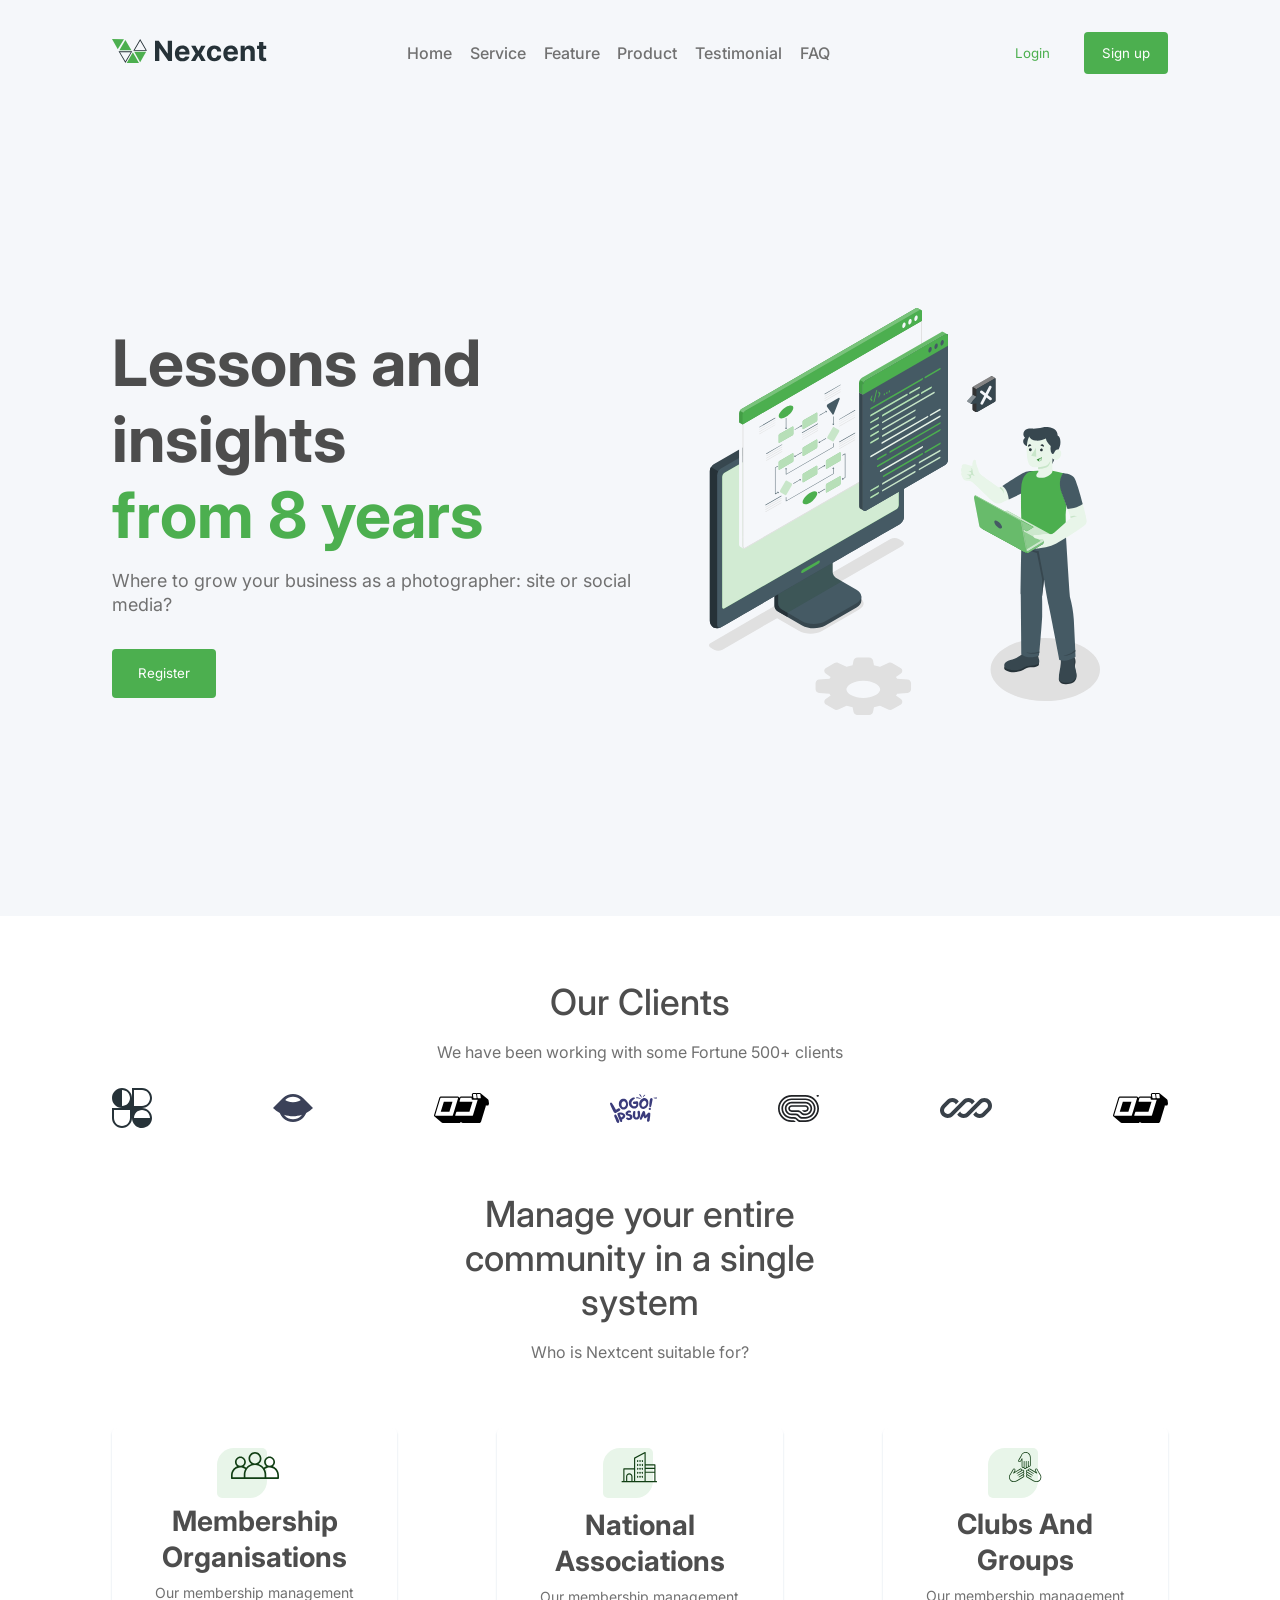
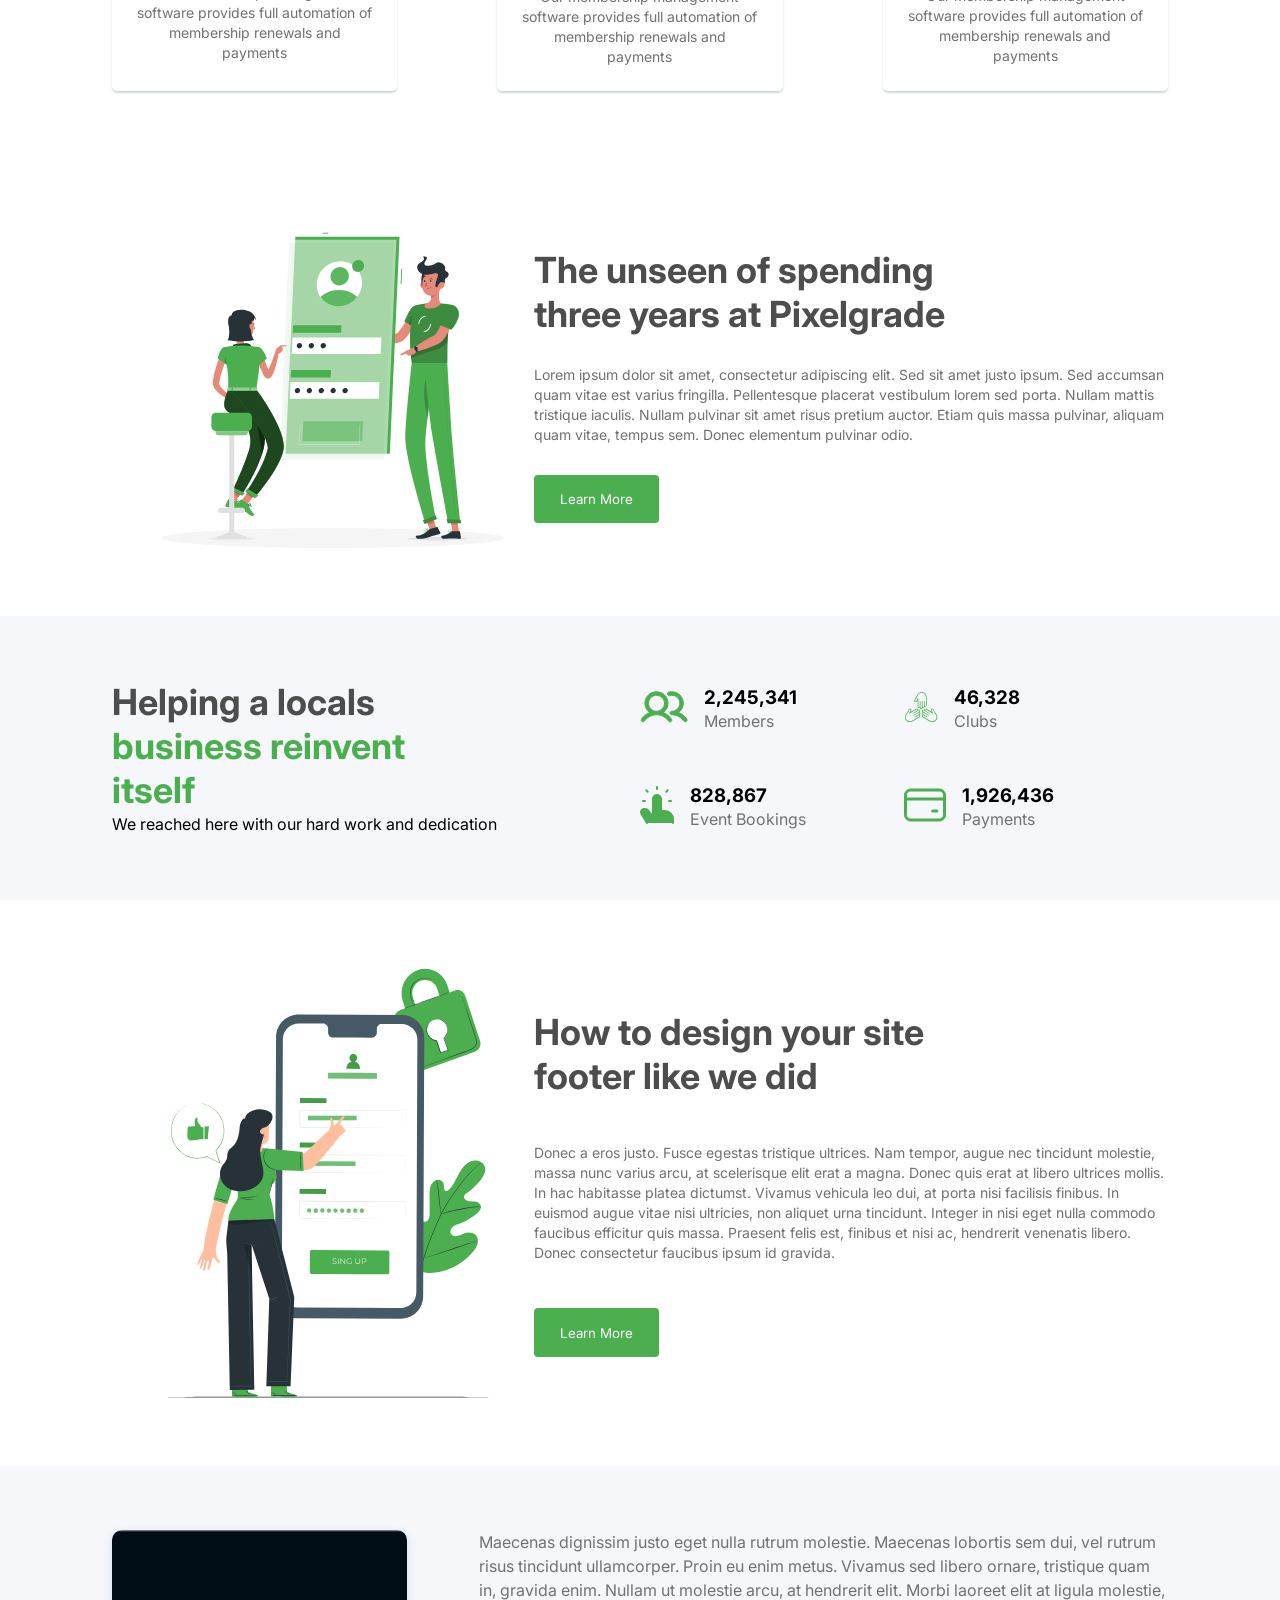
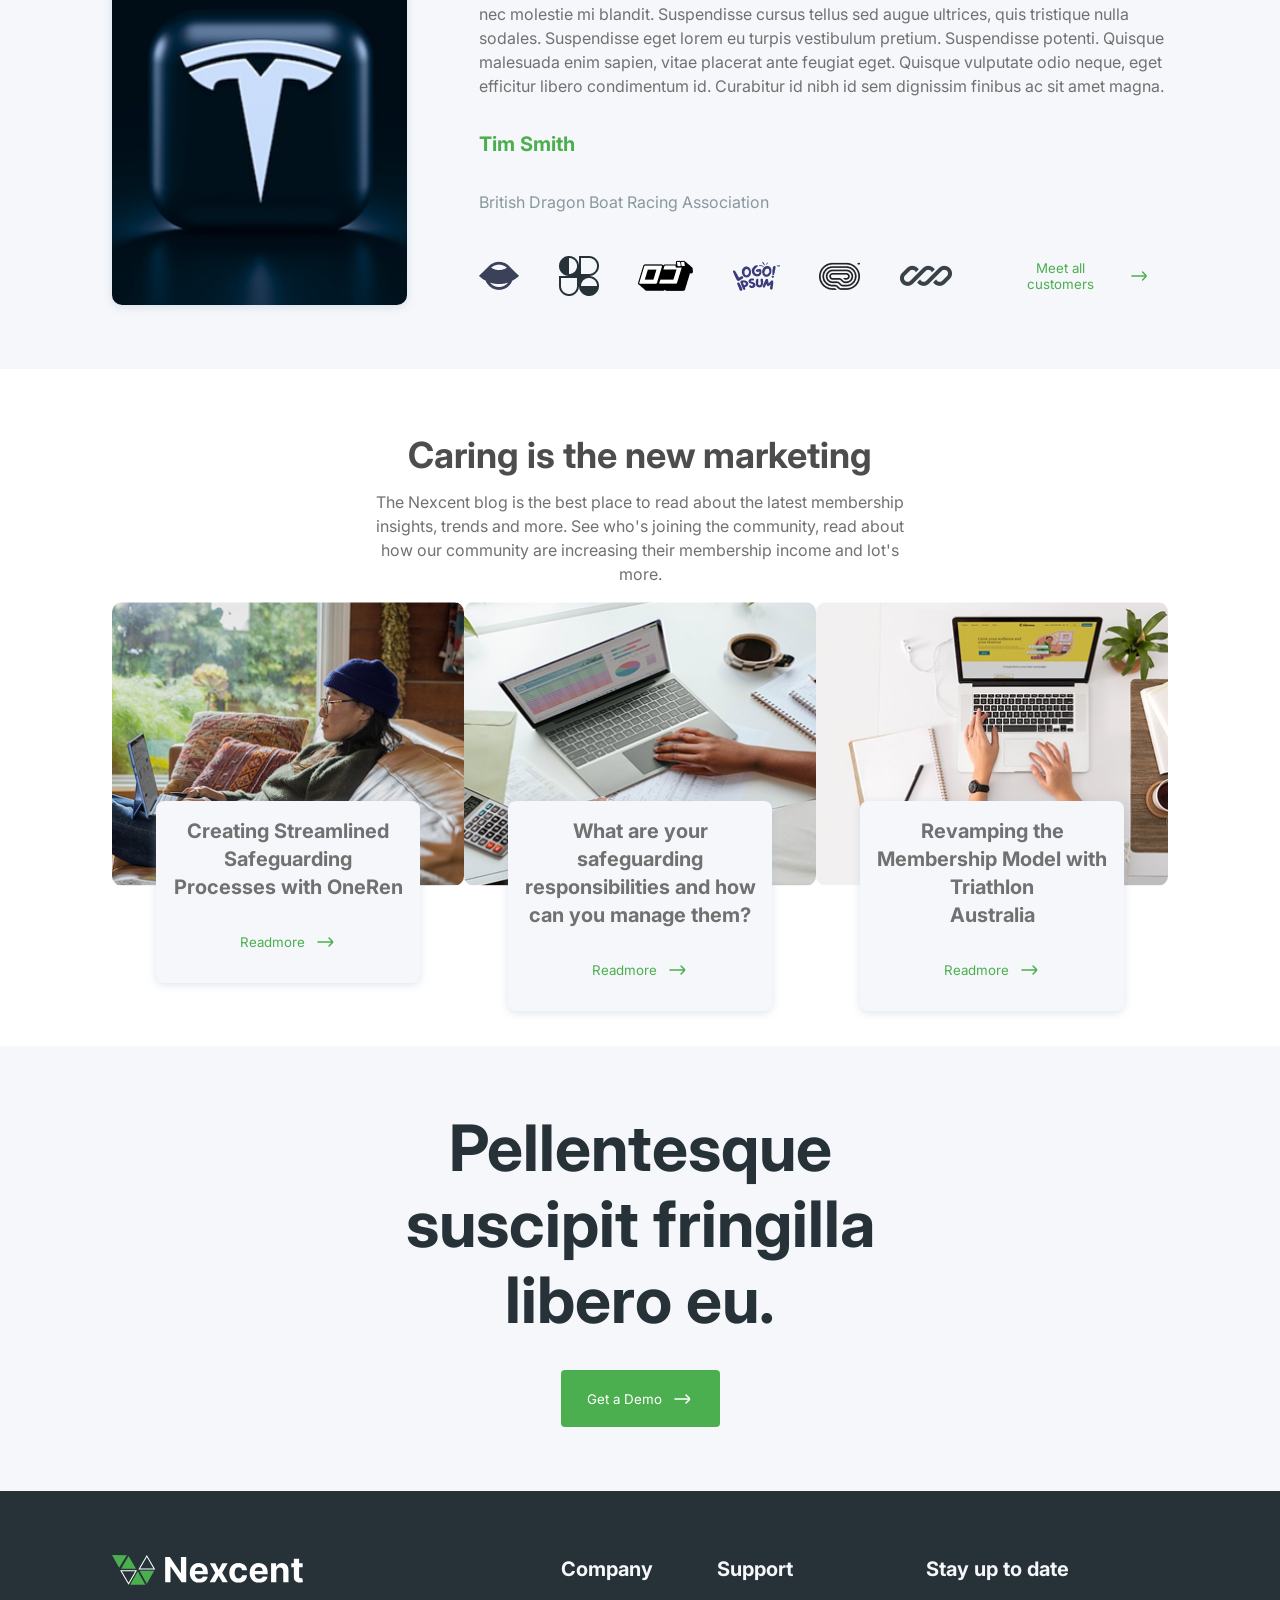
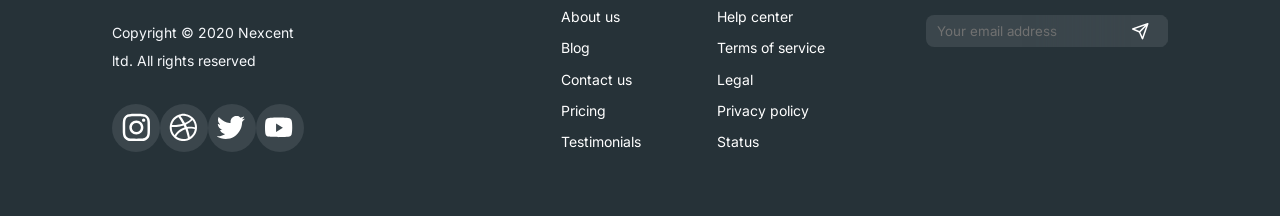
==== commit 74b29025: "first commit" ====
--- a/index.html
+++ b/index.html
@@ -11,6 +11,9 @@
 
     <!-- Main Stylesheet -->
     <link rel="stylesheet" href="asetss/css/index.css">
+    <link rel="stylesheet" href="asetss/css/index-header.css">
+    <link rel="stylesheet" href="asetss/css/index-mine.css">
+    <link rel="stylesheet" href="asetss/css/index-footer.css">
 
     <!-- Page Title -->
     <title>Nexcent</title>
@@ -21,7 +24,7 @@
     <header class="header">
         <div class="logo">
             <!-- ==== Nexcent logo ==== -->
-            <a href="#" title="Nexcent">
+            <a href="/index.html" title="Nexcent">
                 <svg width="155" height="24" viewBox="0 0 155 24" fill="none" xmlns="http://www.w3.org/2000/svg">
                     <path
                         d="M18.7863 13.1341L13.3954 22.3669L8.00448 13.1341H18.7863ZM20.2305 12.3088H6.55444L13.3954 24L20.2305 12.3088Z"
@@ -61,7 +64,7 @@
         <!-- ==== List in the header ====  -->
         <div class="header-list">
             <ul>
-                <li><a href="#" class="link">Home</a></li>
+                <li><a href="/index.html" class="link">Home</a></li>
                 <li><a href="#" class="link">Service</a></li>
                 <li><a href="#" class="link">Feature</a></li>
                 <li><a href="#" class="link">Product</a></li>
@@ -71,10 +74,10 @@
         </div>
         <!-- ==== Login and registration buttons ==== -->
         <div class="header-button">
-            <a href="#" class="buttons-link">
+            <a href="/asetss/page/Login.html" class="buttons-link">
                 <button class="Standard-buttons-Tertiary-Medium Standard-buttons-Tertiary ">Login</button>
             </a>
-            <a href="#" class="buttons-link">
+            <a href="/asetss/page/sign-up.html" class="buttons-link">
                 <button class="Standard-buttons-Primary-Medium Standard-buttons-Primary ">Sign up</button>
             </a>
         </div>
@@ -152,260 +155,262 @@
                     <path
                         d="M93.5754 261.838L109.399 252.694C110.192 252.247 110.822 252.562 110.822 253.416C110.786 253.893 110.639 254.355 110.392 254.764C110.145 255.174 109.805 255.519 109.399 255.773L93.5754 264.917C92.7929 265.374 92.1526 265.049 92.1526 264.206C92.1866 263.727 92.3332 263.263 92.5804 262.852C92.8277 262.44 93.1686 262.093 93.5754 261.838Z"
                         fill="#4CAF4F" />
-                    <path
-                        d="M35.3317 240.401C35.5661 240.394 35.7942 240.323 35.9923 240.198L210.064 139.613C210.777 139.144 211.372 138.515 211.801 137.776C212.229 137.037 212.48 136.209 212.533 135.356V3.86505C212.533 2.94049 212.147 2.39185 211.517 2.39185C211.157 2.4017 210.806 2.50688 210.501 2.69665L36.4191 103.24C35.7052 103.712 35.1106 104.343 34.6821 105.084C34.2535 105.824 34.0028 106.654 33.9495 107.508V238.308C33.9399 238.841 34.0885 239.364 34.3764 239.812C34.4741 239.982 34.6126 240.125 34.7794 240.227C34.9462 240.33 35.136 240.39 35.3317 240.401Z"
-                        fill="#F5F7FA" />
-                    <path
-                        d="M31.2157 238.694C31.5104 238.847 33.604 240.035 34.5186 240.564C34.1823 240.293 33.9149 239.947 33.7382 239.553C33.5616 239.159 33.4808 238.729 33.5023 238.298V116.276L30.0571 114.244V236.337C30.0268 236.797 30.1179 237.257 30.3212 237.671C30.5245 238.084 30.833 238.437 31.2157 238.694Z"
-                        fill="#F5F7FA" />
-                    <path
-                        d="M211.497 2.84882C212.005 2.84882 212.076 3.47875 212.076 3.86483V135.346C212.023 136.119 211.794 136.87 211.407 137.541C211.019 138.211 210.483 138.785 209.84 139.217L35.7687 239.801C35.6369 239.883 35.4863 239.928 35.3317 239.934C34.854 239.934 34.4373 239.192 34.4373 238.338V107.477C34.4848 106.703 34.7114 105.95 35.0994 105.278C35.4874 104.607 36.0261 104.034 36.6732 103.606L210.744 3.09267C210.969 2.94668 211.229 2.86257 211.497 2.84882ZM211.497 1.94458C211.071 1.95606 210.657 2.08245 210.297 2.31034L36.2159 102.814C35.4339 103.326 34.7835 104.015 34.3174 104.825C33.8513 105.635 33.5825 106.544 33.5328 107.477V238.308C33.5328 239.659 34.2849 240.817 35.3317 240.817C35.6481 240.811 35.9571 240.72 36.226 240.553L210.287 139.969C211.073 139.462 211.728 138.776 212.198 137.967C212.668 137.158 212.939 136.249 212.991 135.316V3.86483C212.991 2.64562 212.381 1.94458 211.497 1.94458Z"
-                        fill="#E0E0E0" />
-                    <path
-                        d="M212.981 3.80398V12.8159L33.5336 116.448L30.0884 114.416V105.557C30.1267 104.605 30.4065 103.678 30.9014 102.864C31.3528 102.063 31.9995 101.388 32.7816 100.904L206.853 0.359728C207.134 0.157263 207.465 0.0351676 207.811 0.00653064C208.157 -0.0221063 208.503 0.0437952 208.814 0.197167C209.312 0.501969 211.67 1.84309 212.148 2.08693C212.223 2.12243 212.292 2.17054 212.351 2.22918C212.432 2.28928 212.504 2.36119 212.564 2.44254C212.634 2.52616 212.692 2.61836 212.737 2.71686C212.8 2.81675 212.844 2.92676 212.869 3.04198C212.908 3.16098 212.935 3.28347 212.951 3.40774C212.972 3.53867 212.983 3.67126 212.981 3.80398Z"
-                        fill="#4CAF4F" />
-                    <path opacity="0.15"
-                        d="M212.981 3.80398V12.8159L33.5336 116.448L30.0884 114.416V105.557C30.1267 104.605 30.4065 103.678 30.9014 102.864C31.3528 102.063 31.9995 101.388 32.7816 100.904L206.853 0.359728C207.134 0.157263 207.465 0.0351676 207.811 0.00653064C208.157 -0.0221063 208.503 0.0437952 208.814 0.197167C209.312 0.501969 211.67 1.84309 212.148 2.08693C212.223 2.12243 212.292 2.17054 212.351 2.22918C212.432 2.28928 212.504 2.36119 212.564 2.44254C212.634 2.52616 212.692 2.61836 212.737 2.71686C212.8 2.81675 212.844 2.92676 212.869 3.04198C212.908 3.16098 212.935 3.28347 212.951 3.40774C212.972 3.53867 212.983 3.67126 212.981 3.80398Z"
-                        fill="#103E13" />
-                    <path
-                        d="M212.98 3.804V12.816L33.5328 116.448V107.548C33.5403 106.975 33.6504 106.407 33.8581 105.872C33.8883 105.778 33.9257 105.686 33.9698 105.598C34.0753 105.346 34.1975 105.101 34.3357 104.866C34.7845 104.054 35.4357 103.371 36.226 102.885L210.287 2.31047C210.578 2.09211 210.928 1.96737 211.291 1.95285C211.654 1.93833 212.013 2.03472 212.32 2.22919C212.401 2.2893 212.473 2.36121 212.533 2.44255C212.602 2.52618 212.66 2.61838 212.706 2.71688C212.769 2.81677 212.813 2.92678 212.838 3.042C212.877 3.16099 212.904 3.28349 212.919 3.40776C212.951 3.53777 212.972 3.67037 212.98 3.804Z"
-                        fill="#4CAF4F" />
-                    <path
-                        d="M194.961 14.6041C194.428 15.0283 193.999 15.5697 193.708 16.1864C193.417 16.8031 193.272 17.4784 193.285 18.1601C193.285 19.5926 194.037 20.314 194.961 19.7755C195.495 19.3513 195.924 18.8098 196.215 18.1932C196.506 17.5765 196.651 16.9012 196.638 16.2195C196.587 14.8479 195.835 14.0656 194.961 14.6041Z"
-                        fill="#F5F7FA" />
-                    <path
-                        d="M200.958 11.1091C200.423 11.5322 199.993 12.0735 199.702 12.6904C199.411 13.3073 199.267 13.9832 199.281 14.6651C199.281 16.0875 200.033 16.819 200.958 16.2805C201.494 15.8578 201.925 15.3169 202.218 14.7001C202.51 14.0832 202.657 13.4071 202.645 12.7245C202.645 11.2919 201.893 10.5706 200.958 11.1091Z"
-                        fill="#F5F7FA" />
-                    <path
-                        d="M207.015 7.60389C206.478 8.02657 206.047 8.56746 205.754 9.18431C205.462 9.80117 205.316 10.4773 205.328 11.1599C205.328 12.5925 206.08 13.3138 207.015 12.7855C207.548 12.3608 207.976 11.8192 208.267 11.2027C208.558 10.5861 208.703 9.91104 208.691 9.2295C208.691 7.79694 207.939 7.07557 207.015 7.60389Z"
-                        fill="#F5F7FA" />
-                    <path
-                        d="M210.297 2.31046L36.226 102.814C35.4301 103.319 34.7761 104.018 34.3255 104.846L30.9108 102.814C31.3524 102.005 31.9968 101.326 32.7807 100.843L206.852 0.359728C207.133 0.157263 207.465 0.0351676 207.81 0.00653064C208.156 -0.0221063 208.503 0.0437952 208.814 0.197167C209.291 0.491809 211.527 1.76181 212.096 2.06661C211.799 1.95936 211.48 1.92552 211.167 1.96797C210.854 2.01043 210.555 2.12793 210.297 2.31046Z"
-                        fill="#4CAF4F" />
-                    <g opacity="0.5">
-                        <path opacity="0.5"
+                    <g class="descktop-w">
+                        <path
+                            d="M35.3317 240.401C35.5661 240.394 35.7942 240.323 35.9923 240.198L210.064 139.613C210.777 139.144 211.372 138.515 211.801 137.776C212.229 137.037 212.48 136.209 212.533 135.356V3.86505C212.533 2.94049 212.147 2.39185 211.517 2.39185C211.157 2.4017 210.806 2.50688 210.501 2.69665L36.4191 103.24C35.7052 103.712 35.1106 104.343 34.6821 105.084C34.2535 105.824 34.0028 106.654 33.9495 107.508V238.308C33.9399 238.841 34.0885 239.364 34.3764 239.812C34.4741 239.982 34.6126 240.125 34.7794 240.227C34.9462 240.33 35.136 240.39 35.3317 240.401Z"
+                            fill="#F5F7FA" />
+                        <path
+                            d="M31.2157 238.694C31.5104 238.847 33.604 240.035 34.5186 240.564C34.1823 240.293 33.9149 239.947 33.7382 239.553C33.5616 239.159 33.4808 238.729 33.5023 238.298V116.276L30.0571 114.244V236.337C30.0268 236.797 30.1179 237.257 30.3212 237.671C30.5245 238.084 30.833 238.437 31.2157 238.694Z"
+                            fill="#F5F7FA" />
+                        <path
+                            d="M211.497 2.84882C212.005 2.84882 212.076 3.47875 212.076 3.86483V135.346C212.023 136.119 211.794 136.87 211.407 137.541C211.019 138.211 210.483 138.785 209.84 139.217L35.7687 239.801C35.6369 239.883 35.4863 239.928 35.3317 239.934C34.854 239.934 34.4373 239.192 34.4373 238.338V107.477C34.4848 106.703 34.7114 105.95 35.0994 105.278C35.4874 104.607 36.0261 104.034 36.6732 103.606L210.744 3.09267C210.969 2.94668 211.229 2.86257 211.497 2.84882ZM211.497 1.94458C211.071 1.95606 210.657 2.08245 210.297 2.31034L36.2159 102.814C35.4339 103.326 34.7835 104.015 34.3174 104.825C33.8513 105.635 33.5825 106.544 33.5328 107.477V238.308C33.5328 239.659 34.2849 240.817 35.3317 240.817C35.6481 240.811 35.9571 240.72 36.226 240.553L210.287 139.969C211.073 139.462 211.728 138.776 212.198 137.967C212.668 137.158 212.939 136.249 212.991 135.316V3.86483C212.991 2.64562 212.381 1.94458 211.497 1.94458Z"
+                            fill="#E0E0E0" />
+                        <path
+                            d="M212.981 3.80398V12.8159L33.5336 116.448L30.0884 114.416V105.557C30.1267 104.605 30.4065 103.678 30.9014 102.864C31.3528 102.063 31.9995 101.388 32.7816 100.904L206.853 0.359728C207.134 0.157263 207.465 0.0351676 207.811 0.00653064C208.157 -0.0221063 208.503 0.0437952 208.814 0.197167C209.312 0.501969 211.67 1.84309 212.148 2.08693C212.223 2.12243 212.292 2.17054 212.351 2.22918C212.432 2.28928 212.504 2.36119 212.564 2.44254C212.634 2.52616 212.692 2.61836 212.737 2.71686C212.8 2.81675 212.844 2.92676 212.869 3.04198C212.908 3.16098 212.935 3.28347 212.951 3.40774C212.972 3.53867 212.983 3.67126 212.981 3.80398Z"
+                            fill="#4CAF4F" />
+                        <path opacity="0.15"
+                            d="M212.981 3.80398V12.8159L33.5336 116.448L30.0884 114.416V105.557C30.1267 104.605 30.4065 103.678 30.9014 102.864C31.3528 102.063 31.9995 101.388 32.7816 100.904L206.853 0.359728C207.134 0.157263 207.465 0.0351676 207.811 0.00653064C208.157 -0.0221063 208.503 0.0437952 208.814 0.197167C209.312 0.501969 211.67 1.84309 212.148 2.08693C212.223 2.12243 212.292 2.17054 212.351 2.22918C212.432 2.28928 212.504 2.36119 212.564 2.44254C212.634 2.52616 212.692 2.61836 212.737 2.71686C212.8 2.81675 212.844 2.92676 212.869 3.04198C212.908 3.16098 212.935 3.28347 212.951 3.40774C212.972 3.53867 212.983 3.67126 212.981 3.80398Z"
+                            fill="#103E13" />
+                        <path
+                            d="M212.98 3.804V12.816L33.5328 116.448V107.548C33.5403 106.975 33.6504 106.407 33.8581 105.872C33.8883 105.778 33.9257 105.686 33.9698 105.598C34.0753 105.346 34.1975 105.101 34.3357 104.866C34.7845 104.054 35.4357 103.371 36.226 102.885L210.287 2.31047C210.578 2.09211 210.928 1.96737 211.291 1.95285C211.654 1.93833 212.013 2.03472 212.32 2.22919C212.401 2.2893 212.473 2.36121 212.533 2.44255C212.602 2.52618 212.66 2.61838 212.706 2.71688C212.769 2.81677 212.813 2.92678 212.838 3.042C212.877 3.16099 212.904 3.28349 212.919 3.40776C212.951 3.53777 212.972 3.67037 212.98 3.804Z"
+                            fill="#4CAF4F" />
+                        <path
+                            d="M194.961 14.6041C194.428 15.0283 193.999 15.5697 193.708 16.1864C193.417 16.8031 193.272 17.4784 193.285 18.1601C193.285 19.5926 194.037 20.314 194.961 19.7755C195.495 19.3513 195.924 18.8098 196.215 18.1932C196.506 17.5765 196.651 16.9012 196.638 16.2195C196.587 14.8479 195.835 14.0656 194.961 14.6041Z"
+                            fill="#F5F7FA" />
+                        <path
+                            d="M200.958 11.1091C200.423 11.5322 199.993 12.0735 199.702 12.6904C199.411 13.3073 199.267 13.9832 199.281 14.6651C199.281 16.0875 200.033 16.819 200.958 16.2805C201.494 15.8578 201.925 15.3169 202.218 14.7001C202.51 14.0832 202.657 13.4071 202.645 12.7245C202.645 11.2919 201.893 10.5706 200.958 11.1091Z"
+                            fill="#F5F7FA" />
+                        <path
+                            d="M207.015 7.60389C206.478 8.02657 206.047 8.56746 205.754 9.18431C205.462 9.80117 205.316 10.4773 205.328 11.1599C205.328 12.5925 206.08 13.3138 207.015 12.7855C207.548 12.3608 207.976 11.8192 208.267 11.2027C208.558 10.5861 208.703 9.91104 208.691 9.2295C208.691 7.79694 207.939 7.07557 207.015 7.60389Z"
+                            fill="#F5F7FA" />
+                        <path
                             d="M210.297 2.31046L36.226 102.814C35.4301 103.319 34.7761 104.018 34.3255 104.846L30.9108 102.814C31.3524 102.005 31.9968 101.326 32.7807 100.843L206.852 0.359728C207.133 0.157263 207.465 0.0351676 207.81 0.00653064C208.156 -0.0221063 208.503 0.0437952 208.814 0.197167C209.291 0.491809 211.527 1.76181 212.096 2.06661C211.799 1.95936 211.48 1.92552 211.167 1.96797C210.854 2.01043 210.555 2.12793 210.297 2.31046Z"
-                            fill="white" />
-                    </g>
-                    <path
-                        d="M77.0709 120.756C77.0062 120.756 76.9442 120.731 76.8985 120.685C76.8527 120.639 76.827 120.577 76.827 120.512V110.261C76.827 110.196 76.8527 110.134 76.8985 110.089C76.9442 110.043 77.0062 110.017 77.0709 110.017C77.1025 110.017 77.1338 110.023 77.1628 110.036C77.1918 110.048 77.2181 110.066 77.2399 110.089C77.2618 110.112 77.2788 110.139 77.2899 110.168C77.301 110.198 77.3061 110.229 77.3047 110.261V120.512C77.3061 120.544 77.301 120.575 77.2899 120.605C77.2788 120.635 77.2618 120.661 77.2399 120.684C77.2181 120.707 77.1918 120.725 77.1628 120.738C77.1338 120.75 77.1025 120.756 77.0709 120.756Z"
-                        fill="#455A64" />
-                    <path
-                        d="M76.207 119.547L77.0302 120.37L77.8433 119.547V120.248L77.0302 121.061L76.207 120.248V119.547Z"
-                        fill="#455A64" />
-                    <path
-                        d="M85.7399 121.874C85.6963 121.877 85.6529 121.867 85.6149 121.845C85.577 121.823 85.5463 121.791 85.5265 121.752C85.5104 121.725 85.5001 121.695 85.496 121.663C85.4919 121.632 85.4942 121.6 85.5027 121.57C85.5113 121.54 85.5259 121.511 85.5457 121.487C85.5655 121.462 85.5901 121.442 85.618 121.427L92.3662 117.526C92.3942 117.509 92.4251 117.499 92.4571 117.494C92.4892 117.49 92.5218 117.493 92.553 117.501C92.5842 117.51 92.6134 117.524 92.639 117.544C92.6645 117.564 92.6857 117.589 92.7016 117.617C92.7312 117.672 92.7383 117.737 92.7212 117.798C92.7042 117.859 92.6644 117.91 92.6101 117.942L85.8517 121.844C85.8182 121.864 85.7794 121.875 85.7399 121.874Z"
-                        fill="#455A64" />
-                    <path
-                        d="M92.0613 118.928L92.3662 117.81L91.2483 117.505L91.8479 117.16L92.9658 117.454L92.6711 118.572L92.0613 118.928Z"
-                        fill="#455A64" />
-                    <path
-                        d="M84.4899 175.732C84.4463 175.735 84.4029 175.725 84.3649 175.703C84.327 175.682 84.2963 175.649 84.2765 175.61C84.2604 175.583 84.2501 175.553 84.246 175.522C84.2419 175.49 84.2442 175.459 84.2527 175.428C84.2613 175.398 84.2759 175.37 84.2957 175.345C84.3155 175.32 84.3401 175.3 84.368 175.285L91.1162 171.384C91.1732 171.354 91.2396 171.346 91.3019 171.363C91.3642 171.38 91.4177 171.42 91.4515 171.475C91.4794 171.533 91.4855 171.598 91.4687 171.66C91.4519 171.722 91.4133 171.775 91.3601 171.811L84.6017 175.702C84.5682 175.723 84.5294 175.733 84.4899 175.732Z"
-                        fill="#455A64" />
-                    <path
-                        d="M90.8113 172.786L91.1162 171.668L89.9983 171.374L90.5979 171.018L91.7158 171.323L91.4211 172.44L90.8113 172.786Z"
-                        fill="#455A64" />
-                    <path
-                        d="M108.993 161.59C108.951 161.59 108.91 161.579 108.874 161.558C108.838 161.536 108.809 161.505 108.79 161.468C108.772 161.441 108.76 161.411 108.755 161.379C108.75 161.347 108.752 161.315 108.761 161.284C108.77 161.253 108.785 161.225 108.806 161.2C108.826 161.176 108.852 161.156 108.881 161.143L115.629 157.241C115.656 157.223 115.686 157.212 115.718 157.207C115.75 157.202 115.782 157.204 115.813 157.213C115.844 157.221 115.872 157.236 115.897 157.257C115.921 157.278 115.941 157.304 115.954 157.332C115.971 157.359 115.982 157.389 115.987 157.42C115.991 157.45 115.99 157.482 115.982 157.512C115.975 157.543 115.961 157.571 115.943 157.596C115.924 157.621 115.9 157.642 115.873 157.658L109.115 161.559C109.077 161.58 109.035 161.59 108.993 161.59Z"
-                        fill="#455A64" />
-                    <path
-                        d="M115.324 158.643L115.629 157.525L114.511 157.221L115.111 156.875L116.229 157.17L115.924 158.287L115.324 158.643Z"
-                        fill="#455A64" />
-                    <path
-                        d="M110.609 107.538C110.567 107.539 110.526 107.528 110.49 107.506C110.454 107.485 110.425 107.454 110.406 107.416C110.389 107.39 110.378 107.36 110.373 107.329C110.368 107.298 110.37 107.267 110.377 107.237C110.385 107.206 110.399 107.178 110.417 107.153C110.436 107.128 110.46 107.107 110.487 107.091L117.245 103.19C117.272 103.174 117.303 103.163 117.334 103.159C117.365 103.155 117.397 103.157 117.427 103.166C117.458 103.175 117.486 103.189 117.511 103.209C117.535 103.229 117.556 103.253 117.57 103.281C117.587 103.308 117.598 103.337 117.603 103.368C117.607 103.399 117.606 103.431 117.598 103.461C117.591 103.491 117.577 103.52 117.559 103.545C117.54 103.57 117.516 103.591 117.489 103.606L110.731 107.508C110.693 107.527 110.651 107.538 110.609 107.538Z"
-                        fill="#455A64" />
-                    <path
-                        d="M116.9 104.592L117.204 103.474L116.087 103.169L116.686 102.824L117.804 103.118L117.499 104.246L116.9 104.592Z"
-                        fill="#455A64" />
-                    <path
-                        d="M110.131 134.625C110.089 134.626 110.047 134.617 110.01 134.597C109.972 134.577 109.94 134.549 109.918 134.513C109.901 134.485 109.891 134.454 109.887 134.422C109.882 134.39 109.885 134.357 109.893 134.326C109.902 134.295 109.916 134.266 109.936 134.24C109.956 134.215 109.981 134.194 110.009 134.178L116.757 130.276C116.814 130.244 116.881 130.235 116.944 130.253C117.007 130.27 117.06 130.311 117.093 130.368C117.125 130.424 117.134 130.491 117.116 130.554C117.099 130.617 117.058 130.671 117.001 130.703L110.243 134.594C110.209 134.615 110.17 134.626 110.131 134.625Z"
-                        fill="#455A64" />
-                    <path
-                        d="M110.548 133.202L110.253 134.32L111.371 134.615L110.771 134.96L109.653 134.665L109.948 133.548L110.548 133.202Z"
-                        fill="#455A64" />
-                    <path
-                        d="M109.694 184.998C109.652 184.999 109.611 184.988 109.575 184.966C109.539 184.945 109.51 184.914 109.491 184.876C109.467 184.848 109.451 184.815 109.444 184.779C109.436 184.744 109.437 184.707 109.447 184.672C109.457 184.637 109.476 184.604 109.501 184.578C109.526 184.552 109.558 184.532 109.592 184.521L115.894 180.873C115.949 180.844 116.014 180.837 116.075 180.854C116.135 180.871 116.187 180.91 116.219 180.965C116.235 180.991 116.246 181.021 116.251 181.052C116.256 181.083 116.254 181.114 116.247 181.144C116.239 181.175 116.226 181.203 116.207 181.228C116.188 181.253 116.164 181.274 116.137 181.29L109.826 184.937C109.788 184.969 109.743 184.99 109.694 184.998Z"
-                        fill="#455A64" />
-                    <path
-                        d="M110.121 183.566L109.816 184.683L110.934 184.988L110.334 185.334L109.216 185.029L109.521 183.911L110.121 183.566Z"
-                        fill="#455A64" />
-                    <path
-                        d="M85.8517 148.635C85.8098 148.636 85.7685 148.625 85.7326 148.604C85.6966 148.582 85.6675 148.551 85.6484 148.514C85.632 148.487 85.621 148.457 85.6162 148.427C85.6114 148.396 85.6128 148.364 85.6204 148.334C85.628 148.304 85.6415 148.275 85.6603 148.25C85.6791 148.225 85.7027 148.204 85.7297 148.188L92.4881 144.287C92.5437 144.257 92.6085 144.25 92.6691 144.267C92.7297 144.284 92.7814 144.324 92.8133 144.378C92.8296 144.406 92.8402 144.437 92.8444 144.469C92.8486 144.501 92.8463 144.534 92.8378 144.565C92.8293 144.596 92.8147 144.626 92.7948 144.651C92.7749 144.677 92.7501 144.698 92.7219 144.714L85.9737 148.605L85.8517 148.635Z"
-                        fill="#455A64" />
-                    <path
-                        d="M86.2785 147.213L85.9736 148.331L87.0916 148.625L86.4919 148.971L85.374 148.676L85.6789 147.558L86.2785 147.213Z"
-                        fill="#455A64" />
-                    <path
-                        d="M124.268 116.692C124.203 116.692 124.141 116.667 124.095 116.621C124.05 116.575 124.024 116.513 124.024 116.449V108.635C124.024 108.571 124.05 108.509 124.095 108.463C124.141 108.417 124.203 108.392 124.268 108.392C124.333 108.392 124.395 108.417 124.44 108.463C124.486 108.509 124.512 108.571 124.512 108.635V116.449C124.512 116.513 124.486 116.575 124.44 116.621C124.395 116.667 124.333 116.692 124.268 116.692Z"
-                        fill="#455A64" />
-                    <path
-                        d="M123.455 115.493L124.268 116.306L125.091 115.493V116.184L124.268 116.997L123.455 116.184V115.493Z"
-                        fill="#455A64" />
-                    <path
-                        d="M77.071 166.619C77.0312 166.631 76.9888 166.631 76.949 166.619C76.9117 166.6 76.8804 166.571 76.8589 166.535C76.8373 166.499 76.8263 166.457 76.8271 166.416V160.665C76.8271 160.6 76.8528 160.538 76.8985 160.493C76.9442 160.447 77.0063 160.421 77.071 160.421C77.1025 160.421 77.1338 160.428 77.1628 160.44C77.1919 160.452 77.2181 160.47 77.24 160.493C77.2618 160.516 77.2788 160.543 77.2899 160.572C77.3011 160.602 77.3061 160.633 77.3047 160.665V165.989L124.054 139.004V135.427C124.054 135.363 124.08 135.301 124.126 135.255C124.172 135.209 124.234 135.184 124.298 135.184C124.363 135.184 124.425 135.209 124.471 135.255C124.517 135.301 124.542 135.363 124.542 135.427V139.146C124.541 139.187 124.529 139.228 124.508 139.263C124.486 139.299 124.456 139.328 124.42 139.349L77.1726 166.619C77.1393 166.627 77.1043 166.627 77.071 166.619Z"
-                        fill="#455A64" />
-                    <path
-                        d="M77.8433 161.59L77.0302 160.777L76.207 161.59V160.899L77.0302 160.076L77.8433 160.899V161.59Z"
-                        fill="#455A64" />
-                    <path
-                        d="M77.071 193.289C77.0312 193.301 76.9888 193.301 76.9491 193.289C76.9101 193.269 76.8778 193.238 76.8561 193.201C76.8344 193.163 76.8244 193.119 76.8271 193.076V189.367C76.8271 189.302 76.8528 189.24 76.8985 189.195C76.9443 189.149 77.0063 189.123 77.071 189.123C77.1026 189.123 77.1338 189.13 77.1629 189.142C77.1919 189.154 77.2182 189.173 77.24 189.195C77.2618 189.218 77.2788 189.245 77.29 189.275C77.3011 189.304 77.3061 189.336 77.3048 189.367V192.649L124.054 165.664V160.035C124.054 159.97 124.08 159.908 124.126 159.863C124.172 159.817 124.234 159.791 124.298 159.791C124.363 159.791 124.425 159.817 124.471 159.863C124.517 159.908 124.542 159.97 124.542 160.035V165.786C124.541 165.827 124.529 165.868 124.508 165.903C124.486 165.939 124.456 165.968 124.42 165.989L77.1422 193.258C77.1206 193.273 77.0965 193.283 77.071 193.289Z"
-                        fill="#455A64" />
-                    <path
-                        d="M125.091 160.99L124.268 160.177L123.455 160.99V160.299L124.268 159.486L125.091 160.299V160.99Z"
-                        fill="#455A64" />
-                    <path
-                        d="M66.2169 186.278C66.1768 186.288 66.1351 186.288 66.095 186.278C66.0576 186.257 66.0266 186.226 66.0052 186.188C65.9837 186.151 65.9726 186.108 65.973 186.065V159.73C65.9744 159.689 65.9863 159.648 66.0077 159.613C66.029 159.577 66.059 159.548 66.095 159.527L68.6561 158.044C68.7037 158.022 68.7572 158.016 68.8084 158.027C68.8597 158.038 68.906 158.065 68.9406 158.105C68.9569 158.133 68.9674 158.164 68.9716 158.196C68.9758 158.228 68.9736 158.26 68.9651 158.291C68.9566 158.323 68.942 158.352 68.9221 158.377C68.9021 158.403 68.8774 158.424 68.8492 158.44L66.4202 159.842V185.588L69.1032 184.043C69.1306 184.02 69.1629 184.002 69.1978 183.993C69.2326 183.983 69.2693 183.981 69.3049 183.987C69.3406 183.993 69.3744 184.008 69.404 184.028C69.4336 184.049 69.4581 184.077 69.4758 184.108C69.4935 184.14 69.504 184.175 69.5064 184.211C69.5089 184.247 69.5032 184.283 69.49 184.317C69.4767 184.351 69.456 184.381 69.4296 184.406C69.4031 184.43 69.3715 184.449 69.337 184.46L66.2881 186.218C66.268 186.242 66.244 186.262 66.2169 186.278Z"
-                        fill="#455A64" />
-                    <path
-                        d="M68.8389 185.476L69.1337 184.358L68.0157 184.053L68.6255 183.708L69.7333 184.013L69.4386 185.12L68.8389 185.476Z"
-                        fill="#455A64" />
-                    <path
-                        d="M133.425 171.313C133.383 171.313 133.341 171.302 133.305 171.281C133.27 171.259 133.24 171.228 133.221 171.191C133.205 171.163 133.195 171.132 133.19 171.1C133.186 171.068 133.188 171.035 133.197 171.004C133.205 170.973 133.22 170.944 133.24 170.918C133.26 170.893 133.285 170.871 133.313 170.855L135.854 169.392V146.126L133.658 147.386C133.632 147.402 133.602 147.413 133.571 147.418C133.54 147.423 133.509 147.421 133.479 147.414C133.448 147.406 133.42 147.393 133.395 147.374C133.37 147.355 133.349 147.332 133.333 147.305C133.316 147.277 133.305 147.247 133.3 147.215C133.295 147.183 133.297 147.151 133.304 147.12C133.312 147.089 133.325 147.06 133.344 147.034C133.363 147.008 133.387 146.986 133.414 146.969L135.975 145.496C136.013 145.476 136.055 145.465 136.097 145.465C136.14 145.465 136.182 145.476 136.219 145.496C136.255 145.519 136.284 145.551 136.303 145.588C136.323 145.625 136.333 145.667 136.331 145.709V169.525C136.332 169.565 136.322 169.605 136.302 169.641C136.283 169.677 136.254 169.707 136.219 169.728L133.547 171.313C133.507 171.323 133.465 171.323 133.425 171.313Z"
-                        fill="#455A64" />
-                    <path
-                        d="M133.851 169.87L133.557 170.988L134.675 171.282L134.065 171.638L132.947 171.333L133.252 170.215L133.851 169.87Z"
-                        fill="#455A64" />
-                    <path
-                        d="M84.3171 99.6944C84.3171 102.427 81.0548 106.522 77.0303 108.838C73.0058 111.155 69.7333 110.87 69.7333 108.097C69.7333 105.323 72.9956 101.269 77.0303 98.9528C81.065 96.6363 84.3171 96.9614 84.3171 99.6944Z"
-                        fill="#4CAF4F" />
-                    <path
-                        d="M103.561 192.923C107.319 189.779 109.199 185.838 107.762 184.121C106.325 182.405 102.113 183.562 98.3558 186.706C94.5983 189.85 92.7175 193.791 94.155 195.508C95.5924 197.224 99.8037 196.067 103.561 192.923Z"
-                        fill="#4CAF4F" />
-                    <path
-                        d="M83.6666 127.208L70.3836 134.869C69.9873 135.092 69.6722 134.869 69.6722 134.32V127.482C69.6754 127.214 69.7414 126.95 69.8649 126.712C69.9885 126.474 70.1661 126.268 70.3836 126.111L83.6666 118.48C84.063 118.257 84.378 118.48 84.378 119.029V125.857C84.371 126.121 84.3032 126.381 84.1798 126.615C84.0565 126.849 83.8809 127.052 83.6666 127.208Z"
-                        fill="#4CAF4F" />
-                    <path opacity="0.6"
-                        d="M83.6666 127.208L70.3836 134.869C69.9873 135.092 69.6722 134.869 69.6722 134.32V127.482C69.6754 127.214 69.7414 126.95 69.8649 126.712C69.9885 126.474 70.1661 126.268 70.3836 126.111L83.6666 118.48C84.063 118.257 84.378 118.48 84.378 119.029V125.857C84.371 126.121 84.3032 126.381 84.1798 126.615C84.0565 126.849 83.8809 127.052 83.6666 127.208Z"
-                        fill="white" />
-                    <path
-                        d="M107.56 113.4L94.348 121.051C93.9517 121.284 93.6265 121.051 93.6265 120.512V113.675C93.6308 113.405 93.6983 113.141 93.8237 112.903C93.949 112.665 94.1286 112.459 94.348 112.303L107.56 104.642C107.956 104.409 108.281 104.642 108.281 105.181V112.019C108.279 112.289 108.212 112.556 108.087 112.796C107.961 113.036 107.781 113.243 107.56 113.4Z"
-                        fill="#4CAF4F" />
-                    <path opacity="0.6"
-                        d="M107.56 113.4L94.348 121.051C93.9517 121.284 93.6265 121.051 93.6265 120.512V113.675C93.6308 113.405 93.6983 113.141 93.8237 112.903C93.949 112.665 94.1286 112.459 94.348 112.303L107.56 104.642C107.956 104.409 108.281 104.642 108.281 105.181V112.019C108.279 112.289 108.212 112.556 108.087 112.796C107.961 113.036 107.781 113.243 107.56 113.4Z"
-                        fill="white" />
-                    <path
-                        d="M107.56 140.223L94.348 147.884C93.9517 148.117 93.6265 147.884 93.6265 147.345V140.507C93.6316 140.238 93.6995 139.974 93.8247 139.736C93.95 139.498 94.1292 139.292 94.348 139.136L107.56 131.475C107.956 131.241 108.281 131.475 108.281 132.014V138.851C108.277 139.12 108.21 139.385 108.084 139.623C107.959 139.861 107.779 140.067 107.56 140.223Z"
-                        fill="#4CAF4F" />
-                    <path opacity="0.6"
-                        d="M107.56 140.223L94.348 147.884C93.9517 148.117 93.6265 147.884 93.6265 147.345V140.507C93.6316 140.238 93.6995 139.974 93.8247 139.736C93.95 139.498 94.1292 139.292 94.348 139.136L107.56 131.475C107.956 131.241 108.281 131.475 108.281 132.014V138.851C108.277 139.12 108.21 139.385 108.084 139.623C107.959 139.861 107.779 140.067 107.56 140.223Z"
-                        fill="white" />
-                    <path
-                        d="M107.56 166.538L94.348 174.198C93.9517 174.422 93.6265 174.198 93.6265 173.65V166.812C93.6316 166.543 93.6995 166.279 93.8247 166.041C93.95 165.802 94.1292 165.597 94.348 165.44L107.56 157.78C107.956 157.556 108.281 157.78 108.281 158.328V165.156C108.277 165.426 108.21 165.692 108.084 165.932C107.959 166.172 107.78 166.379 107.56 166.538Z"
-                        fill="#4CAF4F" />
-                    <path opacity="0.6"
-                        d="M107.56 166.538L94.348 174.198C93.9517 174.422 93.6265 174.198 93.6265 173.65V166.812C93.6316 166.543 93.6995 166.279 93.8247 166.041C93.95 165.802 94.1292 165.597 94.348 165.44L107.56 157.78C107.956 157.556 108.281 157.78 108.281 158.328V165.156C108.277 165.426 108.21 165.692 108.084 165.932C107.959 166.172 107.78 166.379 107.56 166.538Z"
-                        fill="white" />
-                    <path
-                        d="M130.935 153.075L117.662 160.736C117.266 160.97 116.94 160.736 116.94 160.198V153.36C116.945 153.091 117.013 152.827 117.139 152.589C117.264 152.35 117.443 152.145 117.662 151.988L130.935 144.328C131.331 144.094 131.656 144.328 131.656 144.866V151.704C131.652 151.973 131.584 152.237 131.459 152.476C131.334 152.714 131.154 152.919 130.935 153.075Z"
-                        fill="#4CAF4F" />
-                    <path opacity="0.6"
-                        d="M130.935 153.075L117.662 160.736C117.266 160.97 116.94 160.736 116.94 160.198V153.36C116.945 153.091 117.013 152.827 117.139 152.589C117.264 152.35 117.443 152.145 117.662 151.988L130.935 144.328C131.331 144.094 131.656 144.328 131.656 144.866V151.704C131.652 151.973 131.584 152.237 131.459 152.476C131.334 152.714 131.154 152.919 130.935 153.075Z"
-                        fill="white" />
-                    <path
-                        d="M130.935 176.891L117.631 184.521C117.235 184.754 116.91 184.521 116.91 183.982V177.145C116.914 176.875 116.982 176.611 117.107 176.373C117.232 176.134 117.412 175.929 117.631 175.773L130.935 168.143C131.331 167.909 131.656 168.143 131.656 168.681V175.519C131.651 175.788 131.583 176.052 131.458 176.29C131.333 176.528 131.153 176.734 130.935 176.891Z"
-                        fill="#4CAF4F" />
-                    <path opacity="0.6"
-                        d="M130.935 176.891L117.631 184.521C117.235 184.754 116.91 184.521 116.91 183.982V177.145C116.914 176.875 116.982 176.611 117.107 176.373C117.232 176.134 117.412 175.929 117.631 175.773L130.935 168.143C131.331 167.909 131.656 168.143 131.656 168.681V175.519C131.651 175.788 131.583 176.052 131.458 176.29C131.333 176.528 131.153 176.734 130.935 176.891Z"
-                        fill="white" />
-                    <path
-                        d="M83.6666 154.041L70.3836 161.701C69.9873 161.935 69.6722 161.701 69.6722 161.153V154.325C69.6754 154.055 69.7413 153.79 69.8648 153.55C69.9883 153.31 70.1659 153.103 70.3836 152.943L83.6666 145.283C84.063 145.059 84.378 145.283 84.378 145.831V152.669C84.3749 152.937 84.3089 153.201 84.1854 153.439C84.0618 153.677 83.8842 153.883 83.6666 154.041Z"
-                        fill="#4CAF4F" />
-                    <path opacity="0.6"
-                        d="M83.6666 154.041L70.3836 161.701C69.9873 161.935 69.6722 161.701 69.6722 161.153V154.325C69.6754 154.055 69.7413 153.79 69.8648 153.55C69.9883 153.31 70.1659 153.103 70.3836 152.943L83.6666 145.283C84.063 145.059 84.378 145.283 84.378 145.831V152.669C84.3749 152.937 84.3089 153.201 84.1854 153.439C84.0618 153.677 83.8842 153.883 83.6666 154.041Z"
-                        fill="white" />
-                    <path
-                        d="M123.597 106.563L117.987 98.7293C117.81 98.295 117.78 97.815 117.901 97.3621C118.022 96.9092 118.288 96.5081 118.658 96.2198L129.837 89.7478C130.548 89.3313 130.945 90.3574 130.508 91.475L124.898 105.791C124.603 106.664 123.943 107.04 123.597 106.563Z"
-                        fill="#455A64" />
-                    <path
-                        d="M129.979 123.977L124.776 132.948C124.471 133.467 124.064 133.71 123.76 133.538L118.556 130.571C118.099 130.307 118.099 129.26 118.556 128.468L123.76 119.507C124.064 118.988 124.471 118.745 124.776 118.917L129.979 121.884C130.437 122.138 130.437 123.195 129.979 123.977Z"
-                        fill="#C8E6C9" />
-                    <path
-                        d="M82.7317 177.551L77.5384 186.553C77.2336 187.071 76.8169 187.315 76.5222 187.142L71.3187 184.175C70.8614 183.921 70.8614 182.865 71.3187 182.072L76.5222 173.111C76.8169 172.593 77.2336 172.349 77.5384 172.522L82.7317 175.488C83.1687 175.712 83.1687 176.769 82.7317 177.551Z"
-                        fill="#C8E6C9" />
-                    <path
-                        d="M57.3447 145.913C57.3028 145.912 57.2616 145.902 57.2245 145.882C57.1874 145.863 57.1554 145.835 57.1312 145.801C57.101 145.744 57.0936 145.677 57.1106 145.615C57.1276 145.553 57.1677 145.499 57.2227 145.465L72.894 136.423C72.9214 136.406 72.9517 136.395 72.9834 136.39C73.0151 136.385 73.0474 136.387 73.0785 136.394C73.1097 136.402 73.139 136.415 73.1649 136.434C73.1908 136.453 73.2127 136.477 73.2294 136.504C73.2596 136.561 73.267 136.628 73.25 136.69C73.233 136.752 73.1929 136.806 73.1379 136.84L57.4666 145.913C57.4265 145.922 57.3848 145.922 57.3447 145.913Z"
-                        fill="#455A64" />
-                    <path
-                        d="M57.3446 148.229C57.3016 148.229 57.2595 148.217 57.2222 148.196C57.1849 148.174 57.1536 148.144 57.1312 148.107C57.1015 148.052 57.0945 147.987 57.1115 147.926C57.1286 147.866 57.1684 147.814 57.2227 147.782L72.894 138.729C72.951 138.699 73.0175 138.692 73.0798 138.709C73.1421 138.726 73.1955 138.766 73.2294 138.821C73.259 138.876 73.2661 138.941 73.249 139.002C73.232 139.062 73.1922 139.114 73.1379 139.146L57.4666 148.199C57.4288 148.218 57.3871 148.229 57.3446 148.229Z"
-                        fill="#E0E0E0" />
-                    <path
-                        d="M57.3447 150.505C57.3021 150.503 57.2606 150.49 57.2235 150.469C57.1865 150.448 57.1549 150.418 57.1312 150.383C57.101 150.326 57.0936 150.26 57.1106 150.197C57.1276 150.135 57.1677 150.081 57.2227 150.048L72.894 141.005C72.922 140.989 72.9529 140.978 72.985 140.974C73.0171 140.97 73.0496 140.972 73.0809 140.981C73.1121 140.989 73.1413 141.004 73.1668 141.024C73.1923 141.044 73.2136 141.068 73.2294 141.097C73.2591 141.152 73.2661 141.217 73.2491 141.278C73.232 141.338 73.1922 141.39 73.1379 141.422L57.4666 150.474L57.3447 150.505Z"
-                        fill="#E0E0E0" />
-                    <path
-                        d="M57.3447 152.771C57.3028 152.77 57.2616 152.76 57.2245 152.741C57.1874 152.721 57.1554 152.693 57.1312 152.659C57.101 152.602 57.0936 152.535 57.1106 152.473C57.1276 152.411 57.1677 152.357 57.2227 152.324L72.894 143.281C72.9214 143.265 72.9517 143.253 72.9834 143.248C73.0151 143.243 73.0474 143.245 73.0785 143.252C73.1097 143.26 73.139 143.274 73.1649 143.292C73.1908 143.311 73.2127 143.335 73.2294 143.362C73.2596 143.42 73.267 143.486 73.25 143.548C73.233 143.61 73.1929 143.664 73.1379 143.698L57.4666 152.74C57.4289 152.76 57.3871 152.77 57.3447 152.771Z"
-                        fill="#E0E0E0" />
-                    <path
-                        d="M50.4541 119.364C50.4122 119.365 50.3709 119.354 50.3349 119.333C50.299 119.311 50.2698 119.28 50.2508 119.242C50.2341 119.215 50.223 119.185 50.218 119.153C50.2131 119.121 50.2144 119.089 50.222 119.058C50.2295 119.027 50.2431 118.997 50.262 118.972C50.2809 118.946 50.3047 118.924 50.3321 118.907L66.0136 109.865C66.0671 109.848 66.1248 109.85 66.177 109.87C66.2292 109.891 66.2727 109.929 66.3002 109.978C66.3277 110.027 66.3374 110.084 66.3278 110.139C66.3181 110.194 66.2897 110.245 66.2473 110.281L50.576 119.334C50.5383 119.353 50.4965 119.364 50.4541 119.364Z"
-                        fill="#455A64" />
-                    <path
-                        d="M50.4541 121.63C50.4134 121.631 50.3732 121.621 50.3376 121.601C50.3019 121.582 50.272 121.553 50.2508 121.518C50.2341 121.491 50.223 121.461 50.218 121.429C50.2131 121.397 50.2144 121.365 50.222 121.334C50.2295 121.303 50.2431 121.273 50.262 121.247C50.2809 121.222 50.3047 121.2 50.3321 121.183L66.0136 112.14C66.0401 112.124 66.0697 112.113 66.1006 112.108C66.1315 112.103 66.163 112.105 66.1934 112.112C66.2237 112.12 66.2522 112.134 66.2771 112.152C66.3021 112.171 66.3231 112.195 66.3388 112.222C66.3551 112.25 66.3656 112.281 66.3698 112.313C66.374 112.345 66.3718 112.377 66.3633 112.409C66.3548 112.44 66.3401 112.469 66.3202 112.494C66.3003 112.52 66.2755 112.541 66.2473 112.557L50.576 121.6C50.5383 121.619 50.4965 121.629 50.4541 121.63Z"
-                        fill="#E0E0E0" />
-                    <path
-                        d="M50.4541 123.906C50.4122 123.907 50.3709 123.896 50.335 123.874C50.2991 123.853 50.2699 123.821 50.2509 123.784C50.2344 123.757 50.2234 123.728 50.2186 123.697C50.2138 123.666 50.2152 123.635 50.2228 123.604C50.2304 123.574 50.244 123.546 50.2628 123.521C50.2815 123.496 50.3051 123.475 50.3322 123.459L66.0136 114.416C66.0692 114.387 66.134 114.38 66.1946 114.397C66.2552 114.414 66.3069 114.454 66.3388 114.508C66.3549 114.535 66.3653 114.565 66.3694 114.597C66.3734 114.628 66.3711 114.66 66.3626 114.69C66.354 114.72 66.3394 114.749 66.3196 114.773C66.2998 114.798 66.2752 114.818 66.2474 114.833L50.5761 123.886C50.5375 123.902 50.4958 123.909 50.4541 123.906Z"
-                        fill="#E0E0E0" />
-                    <path
-                        d="M50.4541 126.182C50.3997 126.183 50.3466 126.165 50.3032 126.132C50.2598 126.1 50.2286 126.053 50.2145 126.001C50.2005 125.948 50.2045 125.892 50.2258 125.842C50.2471 125.792 50.2846 125.751 50.3322 125.725L66.0136 116.682C66.0408 116.666 66.071 116.656 66.1023 116.652C66.1336 116.648 66.1654 116.65 66.1958 116.658C66.2262 116.667 66.2545 116.682 66.2791 116.701C66.3037 116.721 66.324 116.746 66.3389 116.774C66.3549 116.801 66.3653 116.831 66.3694 116.862C66.3734 116.893 66.3711 116.925 66.3626 116.956C66.354 116.986 66.3394 117.014 66.3196 117.039C66.2998 117.064 66.2752 117.084 66.2474 117.099L50.5761 126.151L50.4541 126.182Z"
-                        fill="#E0E0E0" />
-                    <path
-                        d="M93.1182 125.034C93.0638 125.034 93.0107 125.017 92.9672 124.984C92.9238 124.952 92.8926 124.905 92.8786 124.853C92.8646 124.8 92.8685 124.744 92.8899 124.694C92.9112 124.644 92.9486 124.603 92.9962 124.576L108.678 115.534C108.705 115.518 108.735 115.508 108.766 115.503C108.798 115.499 108.829 115.502 108.86 115.51C108.89 115.519 108.919 115.533 108.943 115.553C108.968 115.573 108.988 115.598 109.003 115.625C109.019 115.653 109.029 115.683 109.033 115.714C109.038 115.745 109.035 115.777 109.027 115.807C109.018 115.838 109.004 115.866 108.984 115.891C108.964 115.915 108.939 115.936 108.911 115.95L93.2402 124.993C93.2053 125.02 93.1623 125.034 93.1182 125.034Z"
-                        fill="#455A64" />
-                    <path
-                        d="M93.1183 127.299C93.0764 127.3 93.0351 127.289 92.9992 127.268C92.9632 127.246 92.9341 127.215 92.915 127.177C92.8986 127.151 92.8876 127.121 92.8828 127.09C92.878 127.06 92.8794 127.028 92.887 126.998C92.8946 126.967 92.9081 126.939 92.9269 126.914C92.9457 126.889 92.9693 126.868 92.9963 126.852L108.678 117.8C108.734 117.774 108.798 117.77 108.856 117.79C108.915 117.809 108.964 117.85 108.994 117.904C109.024 117.958 109.032 118.022 109.016 118.081C109.001 118.141 108.964 118.193 108.912 118.226L93.2403 127.269L93.1183 127.299Z"
-                        fill="#E0E0E0" />
-                    <path
-                        d="M93.1183 129.575C93.0764 129.576 93.0351 129.565 92.9992 129.543C92.9632 129.522 92.9341 129.491 92.915 129.453C92.8986 129.427 92.8876 129.397 92.8828 129.366C92.878 129.335 92.8794 129.304 92.887 129.274C92.8946 129.243 92.9081 129.215 92.9269 129.19C92.9457 129.165 92.9693 129.144 92.9963 129.128L108.678 120.076C108.733 120.046 108.798 120.039 108.859 120.056C108.919 120.073 108.971 120.113 109.003 120.167C109.019 120.194 109.029 120.224 109.034 120.256C109.038 120.287 109.035 120.319 109.027 120.349C109.018 120.38 109.004 120.408 108.984 120.433C108.964 120.457 108.939 120.477 108.912 120.492L93.2403 129.545C93.2025 129.564 93.1608 129.575 93.1183 129.575Z"
-                        fill="#E0E0E0" />
-                    <path
-                        d="M93.1182 131.851C93.0638 131.852 93.0107 131.835 92.9672 131.802C92.9238 131.769 92.8926 131.723 92.8786 131.67C92.8646 131.618 92.8685 131.562 92.8899 131.512C92.9112 131.462 92.9486 131.42 92.9962 131.394L108.678 122.351C108.704 122.335 108.734 122.324 108.765 122.319C108.796 122.314 108.827 122.316 108.858 122.323C108.888 122.331 108.916 122.345 108.941 122.363C108.966 122.382 108.987 122.406 109.003 122.433C109.019 122.461 109.03 122.492 109.034 122.524C109.038 122.556 109.036 122.588 109.027 122.62C109.019 122.651 109.004 122.68 108.984 122.705C108.964 122.731 108.94 122.752 108.911 122.768L93.2402 131.81C93.2053 131.838 93.1623 131.852 93.1182 131.851Z"
-                        fill="#E0E0E0" />
-                    <path
-                        d="M115.792 86.1715C115.75 86.1723 115.709 86.1612 115.673 86.1397C115.637 86.1181 115.608 86.0869 115.589 86.0496C115.571 86.0228 115.559 85.9926 115.554 85.961C115.549 85.9293 115.551 85.897 115.56 85.8661C115.569 85.8353 115.584 85.8067 115.605 85.7823C115.625 85.7578 115.651 85.7381 115.68 85.7245L131.351 76.6719C131.407 76.6422 131.472 76.6351 131.532 76.6522C131.593 76.6692 131.645 76.709 131.677 76.7633C131.693 76.7899 131.704 76.8195 131.709 76.8503C131.714 76.8812 131.712 76.9127 131.705 76.943C131.697 76.9733 131.683 77.0018 131.665 77.0268C131.646 77.0518 131.622 77.0727 131.595 77.0884L115.914 86.141C115.877 86.1617 115.834 86.1722 115.792 86.1715Z"
-                        fill="#455A64" />
-                    <path
-                        d="M115.792 88.4474C115.75 88.4461 115.71 88.4342 115.674 88.4128C115.639 88.3915 115.609 88.3614 115.589 88.3255C115.56 88.2688 115.554 88.203 115.573 88.1423C115.592 88.0815 115.634 88.0306 115.69 88.0004L131.362 78.958C131.388 78.9404 131.419 78.9287 131.45 78.9238C131.482 78.9189 131.514 78.9208 131.545 78.9295C131.576 78.9382 131.604 78.9534 131.629 78.974C131.653 78.9947 131.673 79.0204 131.687 79.0494C131.703 79.076 131.714 79.1056 131.719 79.1364C131.724 79.1673 131.722 79.1988 131.715 79.2291C131.707 79.2595 131.694 79.2879 131.675 79.3129C131.656 79.3379 131.632 79.3588 131.605 79.3745L115.924 88.417C115.905 88.4307 115.884 88.4405 115.861 88.4457C115.838 88.4509 115.815 88.4515 115.792 88.4474Z"
-                        fill="#E0E0E0" />
-                    <path
-                        d="M115.792 90.713C115.75 90.7138 115.709 90.7027 115.673 90.6812C115.637 90.6596 115.608 90.6284 115.589 90.5911C115.573 90.5639 115.562 90.5337 115.558 90.5025C115.554 90.4712 115.556 90.4394 115.565 90.409C115.573 90.3786 115.588 90.3503 115.608 90.3257C115.628 90.3011 115.652 90.2808 115.68 90.266L131.351 81.2235C131.378 81.207 131.408 81.1961 131.438 81.1913C131.469 81.1865 131.501 81.1879 131.531 81.1955C131.561 81.203 131.59 81.2166 131.615 81.2354C131.64 81.2542 131.661 81.2778 131.677 81.3048C131.693 81.3321 131.704 81.3625 131.709 81.3942C131.714 81.4258 131.713 81.4581 131.705 81.4893C131.698 81.5204 131.684 81.5497 131.665 81.5756C131.646 81.6015 131.623 81.6234 131.595 81.6401L115.914 90.6825C115.877 90.7031 115.835 90.7137 115.792 90.713Z"
-                        fill="#E0E0E0" />
-                    <path
-                        d="M115.792 92.9889C115.75 92.9896 115.709 92.9786 115.673 92.9571C115.637 92.9355 115.608 92.9043 115.589 92.867C115.571 92.8402 115.559 92.81 115.554 92.7783C115.549 92.7467 115.551 92.7144 115.56 92.6835C115.569 92.6527 115.584 92.6241 115.605 92.5996C115.625 92.5752 115.651 92.5555 115.68 92.5418L131.351 83.4892C131.407 83.4596 131.472 83.4525 131.532 83.4696C131.593 83.4866 131.645 83.5264 131.677 83.5807C131.693 83.6072 131.704 83.6368 131.709 83.6677C131.714 83.6986 131.712 83.7301 131.705 83.7604C131.697 83.7907 131.683 83.8192 131.665 83.8442C131.646 83.8692 131.622 83.8901 131.595 83.9058L115.914 92.9584C115.877 92.979 115.834 92.9895 115.792 92.9889Z"
-                        fill="#E0E0E0" />
-                    <path
-                        d="M130.315 111.612C130.273 111.613 130.231 111.602 130.196 111.581C130.16 111.559 130.13 111.528 130.111 111.49C130.094 111.464 130.082 111.433 130.077 111.402C130.072 111.37 130.074 111.338 130.083 111.307C130.092 111.276 130.107 111.248 130.128 111.223C130.148 111.199 130.174 111.179 130.203 111.165L145.874 102.113C145.931 102.08 145.998 102.072 146.061 102.089C146.124 102.106 146.177 102.148 146.21 102.204C146.242 102.261 146.25 102.328 146.233 102.391C146.216 102.454 146.175 102.507 146.118 102.539L130.437 111.582C130.399 111.603 130.357 111.613 130.315 111.612Z"
-                        fill="#455A64" />
-                    <path
-                        d="M130.315 113.888C130.273 113.889 130.232 113.878 130.196 113.856C130.16 113.835 130.131 113.803 130.111 113.766C130.095 113.738 130.085 113.707 130.08 113.675C130.076 113.643 130.078 113.611 130.087 113.579C130.095 113.548 130.11 113.519 130.13 113.493C130.15 113.468 130.175 113.447 130.203 113.431L145.874 104.388C145.901 104.371 145.931 104.359 145.963 104.354C145.995 104.349 146.027 104.351 146.058 104.36C146.089 104.369 146.117 104.384 146.142 104.404C146.166 104.425 146.186 104.451 146.199 104.48C146.216 104.506 146.227 104.536 146.232 104.567C146.236 104.598 146.235 104.629 146.227 104.66C146.22 104.69 146.206 104.718 146.188 104.743C146.169 104.768 146.145 104.789 146.118 104.805L130.437 113.858C130.399 113.878 130.357 113.889 130.315 113.888Z"
-                        fill="#E0E0E0" />
-                    <path
-                        d="M130.315 116.154C130.274 116.155 130.234 116.145 130.198 116.125C130.163 116.105 130.133 116.077 130.111 116.042C130.095 116.014 130.085 115.983 130.08 115.951C130.076 115.919 130.078 115.887 130.087 115.855C130.095 115.824 130.11 115.795 130.13 115.769C130.15 115.744 130.175 115.723 130.203 115.707L145.874 106.664C145.901 106.648 145.93 106.637 145.961 106.632C145.992 106.627 146.024 106.629 146.054 106.636C146.084 106.644 146.113 106.658 146.138 106.676C146.163 106.695 146.184 106.719 146.199 106.746C146.216 106.773 146.227 106.803 146.232 106.835C146.237 106.867 146.236 106.899 146.228 106.93C146.221 106.961 146.207 106.991 146.188 107.017C146.169 107.042 146.145 107.064 146.118 107.081L130.437 116.123C130.399 116.144 130.357 116.155 130.315 116.154Z"
-                        fill="#E0E0E0" />
-                    <path
-                        d="M130.315 118.48C130.273 118.481 130.231 118.47 130.196 118.449C130.16 118.427 130.13 118.396 130.111 118.358C130.094 118.332 130.082 118.301 130.077 118.27C130.072 118.238 130.074 118.206 130.083 118.175C130.092 118.144 130.107 118.116 130.128 118.091C130.148 118.067 130.174 118.047 130.203 118.033L145.874 108.981C145.93 108.951 145.995 108.944 146.055 108.961C146.116 108.978 146.168 109.018 146.199 109.072C146.216 109.099 146.227 109.128 146.232 109.159C146.236 109.19 146.235 109.222 146.227 109.252C146.22 109.282 146.206 109.311 146.188 109.336C146.169 109.361 146.145 109.382 146.118 109.397L130.437 118.45C130.399 118.47 130.357 118.481 130.315 118.48Z"
-                        fill="#E0E0E0" />
-                    <path
-                        d="M130.315 134.208C130.273 134.209 130.231 134.198 130.196 134.176C130.16 134.155 130.13 134.124 130.111 134.086C130.094 134.059 130.082 134.029 130.077 133.998C130.072 133.966 130.074 133.934 130.083 133.903C130.092 133.872 130.107 133.843 130.128 133.819C130.148 133.794 130.174 133.775 130.203 133.761L145.874 124.708C145.93 124.679 145.995 124.672 146.055 124.689C146.116 124.706 146.168 124.746 146.199 124.8C146.216 124.826 146.227 124.856 146.232 124.887C146.236 124.918 146.235 124.949 146.227 124.98C146.22 125.01 146.206 125.038 146.188 125.063C146.169 125.088 146.145 125.109 146.118 125.125L130.437 134.178C130.399 134.198 130.357 134.209 130.315 134.208Z"
-                        fill="#455A64" />
-                    <path
-                        d="M130.315 136.484C130.273 136.483 130.233 136.471 130.197 136.449C130.162 136.428 130.132 136.398 130.111 136.362C130.095 136.334 130.085 136.303 130.08 136.271C130.076 136.239 130.078 136.206 130.087 136.175C130.095 136.144 130.11 136.115 130.13 136.089C130.15 136.064 130.175 136.043 130.203 136.027L145.874 126.984C145.901 126.967 145.931 126.955 145.963 126.95C145.995 126.945 146.027 126.947 146.058 126.956C146.089 126.965 146.117 126.98 146.142 127C146.166 127.021 146.186 127.047 146.199 127.076C146.216 127.102 146.227 127.132 146.232 127.163C146.236 127.194 146.235 127.225 146.227 127.256C146.22 127.286 146.206 127.314 146.188 127.339C146.169 127.364 146.145 127.385 146.118 127.401L130.437 136.454C130.399 136.474 130.357 136.485 130.315 136.484Z"
-                        fill="#E0E0E0" />
-                    <path
-                        d="M130.315 138.801C130.273 138.801 130.232 138.79 130.196 138.769C130.16 138.747 130.131 138.716 130.111 138.679C130.095 138.651 130.085 138.621 130.081 138.59C130.077 138.559 130.079 138.527 130.088 138.497C130.096 138.466 130.111 138.438 130.131 138.413C130.15 138.389 130.175 138.368 130.203 138.353L145.874 129.311C145.901 129.295 145.93 129.284 145.961 129.279C145.992 129.274 146.024 129.275 146.054 129.283C146.084 129.291 146.113 129.304 146.138 129.323C146.163 129.342 146.184 129.365 146.199 129.392C146.216 129.42 146.227 129.45 146.232 129.482C146.237 129.513 146.236 129.546 146.228 129.577C146.221 129.608 146.207 129.637 146.188 129.663C146.169 129.689 146.146 129.711 146.118 129.728L130.437 138.77C130.399 138.791 130.357 138.801 130.315 138.801Z"
-                        fill="#E0E0E0" />
-                    <path
-                        d="M130.315 141.026C130.273 141.026 130.231 141.015 130.196 140.994C130.16 140.972 130.13 140.941 130.111 140.904C130.094 140.877 130.082 140.847 130.077 140.815C130.072 140.783 130.074 140.751 130.083 140.72C130.092 140.689 130.107 140.661 130.128 140.636C130.148 140.612 130.174 140.592 130.203 140.579L145.874 131.526C145.93 131.496 145.995 131.489 146.055 131.506C146.116 131.523 146.168 131.563 146.199 131.617C146.216 131.644 146.227 131.674 146.232 131.704C146.236 131.735 146.235 131.767 146.227 131.797C146.22 131.827 146.206 131.856 146.188 131.881C146.169 131.906 146.145 131.927 146.118 131.943L130.437 140.995C130.399 141.016 130.357 141.026 130.315 141.026Z"
-                        fill="#E0E0E0" />
-                    <path
-                        d="M56.5722 197.251C56.5301 197.252 56.4886 197.242 56.4514 197.222C56.4141 197.203 56.3823 197.174 56.3588 197.14C56.3425 197.112 56.332 197.081 56.3278 197.049C56.3235 197.017 56.3258 196.984 56.3343 196.953C56.3428 196.922 56.3574 196.892 56.3773 196.867C56.3972 196.841 56.422 196.82 56.4502 196.804L72.1215 187.762C72.1489 187.745 72.1793 187.734 72.2109 187.729C72.2426 187.724 72.2749 187.725 72.3061 187.733C72.3372 187.74 72.3666 187.754 72.3924 187.773C72.4183 187.792 72.4402 187.816 72.4569 187.843C72.4871 187.9 72.4945 187.967 72.4775 188.029C72.4605 188.091 72.4204 188.145 72.3654 188.178L56.745 197.221C56.6923 197.25 56.6316 197.26 56.5722 197.251Z"
-                        fill="#455A64" />
-                    <path
-                        d="M56.5722 199.527C56.529 199.527 56.4865 199.516 56.449 199.495C56.4115 199.474 56.3804 199.443 56.3588 199.405C56.3427 199.378 56.3323 199.348 56.3283 199.317C56.3242 199.285 56.3265 199.253 56.335 199.223C56.3436 199.193 56.3582 199.164 56.378 199.14C56.3978 199.115 56.4224 199.095 56.4502 199.08L72.1215 190.027C72.1786 189.997 72.245 189.99 72.3073 190.007C72.3696 190.024 72.4231 190.064 72.4569 190.119C72.4866 190.174 72.4936 190.239 72.4766 190.3C72.4595 190.36 72.4197 190.412 72.3654 190.444L56.745 199.497L56.5722 199.527Z"
-                        fill="#E0E0E0" />
-                    <path
-                        d="M56.5722 201.793C56.5294 201.791 56.4876 201.779 56.4504 201.758C56.4133 201.737 56.3818 201.707 56.3588 201.671C56.3425 201.643 56.332 201.612 56.3278 201.58C56.3235 201.548 56.3258 201.515 56.3343 201.484C56.3428 201.453 56.3574 201.424 56.3773 201.398C56.3972 201.373 56.422 201.351 56.4502 201.336L72.1215 192.293C72.1495 192.277 72.1804 192.266 72.2125 192.262C72.2446 192.258 72.2772 192.26 72.3084 192.269C72.3396 192.277 72.3688 192.292 72.3943 192.312C72.4198 192.332 72.4411 192.356 72.4569 192.385C72.4866 192.44 72.4936 192.505 72.4766 192.566C72.4596 192.626 72.4197 192.678 72.3654 192.71L56.745 201.793C56.6889 201.811 56.6283 201.811 56.5722 201.793Z"
-                        fill="#E0E0E0" />
-                    <path
-                        d="M56.5722 204.069C56.5209 204.066 56.4717 204.047 56.4317 204.015C56.3916 203.983 56.3628 203.939 56.3493 203.889C56.3358 203.84 56.3383 203.787 56.3564 203.739C56.3745 203.691 56.4074 203.65 56.4503 203.622L72.1216 194.579C72.1489 194.562 72.1793 194.551 72.211 194.546C72.2426 194.541 72.2749 194.543 72.3061 194.55C72.3372 194.558 72.3666 194.571 72.3925 194.59C72.4184 194.609 72.4403 194.633 72.4569 194.66C72.4872 194.717 72.4945 194.784 72.4775 194.846C72.4605 194.908 72.4205 194.962 72.3655 194.996L56.745 204.038L56.5722 204.069Z"
-                        fill="#E0E0E0" />
+                            fill="#4CAF4F" />
+                        <g opacity="0.5">
+                            <path opacity="0.5"
+                                d="M210.297 2.31046L36.226 102.814C35.4301 103.319 34.7761 104.018 34.3255 104.846L30.9108 102.814C31.3524 102.005 31.9968 101.326 32.7807 100.843L206.852 0.359728C207.133 0.157263 207.465 0.0351676 207.81 0.00653064C208.156 -0.0221063 208.503 0.0437952 208.814 0.197167C209.291 0.491809 211.527 1.76181 212.096 2.06661C211.799 1.95936 211.48 1.92552 211.167 1.96797C210.854 2.01043 210.555 2.12793 210.297 2.31046Z"
+                                fill="white" />
+                        </g>
+                        <path
+                            d="M77.0709 120.756C77.0062 120.756 76.9442 120.731 76.8985 120.685C76.8527 120.639 76.827 120.577 76.827 120.512V110.261C76.827 110.196 76.8527 110.134 76.8985 110.089C76.9442 110.043 77.0062 110.017 77.0709 110.017C77.1025 110.017 77.1338 110.023 77.1628 110.036C77.1918 110.048 77.2181 110.066 77.2399 110.089C77.2618 110.112 77.2788 110.139 77.2899 110.168C77.301 110.198 77.3061 110.229 77.3047 110.261V120.512C77.3061 120.544 77.301 120.575 77.2899 120.605C77.2788 120.635 77.2618 120.661 77.2399 120.684C77.2181 120.707 77.1918 120.725 77.1628 120.738C77.1338 120.75 77.1025 120.756 77.0709 120.756Z"
+                            fill="#455A64" />
+                        <path
+                            d="M76.207 119.547L77.0302 120.37L77.8433 119.547V120.248L77.0302 121.061L76.207 120.248V119.547Z"
+                            fill="#455A64" />
+                        <path
+                            d="M85.7399 121.874C85.6963 121.877 85.6529 121.867 85.6149 121.845C85.577 121.823 85.5463 121.791 85.5265 121.752C85.5104 121.725 85.5001 121.695 85.496 121.663C85.4919 121.632 85.4942 121.6 85.5027 121.57C85.5113 121.54 85.5259 121.511 85.5457 121.487C85.5655 121.462 85.5901 121.442 85.618 121.427L92.3662 117.526C92.3942 117.509 92.4251 117.499 92.4571 117.494C92.4892 117.49 92.5218 117.493 92.553 117.501C92.5842 117.51 92.6134 117.524 92.639 117.544C92.6645 117.564 92.6857 117.589 92.7016 117.617C92.7312 117.672 92.7383 117.737 92.7212 117.798C92.7042 117.859 92.6644 117.91 92.6101 117.942L85.8517 121.844C85.8182 121.864 85.7794 121.875 85.7399 121.874Z"
+                            fill="#455A64" />
+                        <path
+                            d="M92.0613 118.928L92.3662 117.81L91.2483 117.505L91.8479 117.16L92.9658 117.454L92.6711 118.572L92.0613 118.928Z"
+                            fill="#455A64" />
+                        <path
+                            d="M84.4899 175.732C84.4463 175.735 84.4029 175.725 84.3649 175.703C84.327 175.682 84.2963 175.649 84.2765 175.61C84.2604 175.583 84.2501 175.553 84.246 175.522C84.2419 175.49 84.2442 175.459 84.2527 175.428C84.2613 175.398 84.2759 175.37 84.2957 175.345C84.3155 175.32 84.3401 175.3 84.368 175.285L91.1162 171.384C91.1732 171.354 91.2396 171.346 91.3019 171.363C91.3642 171.38 91.4177 171.42 91.4515 171.475C91.4794 171.533 91.4855 171.598 91.4687 171.66C91.4519 171.722 91.4133 171.775 91.3601 171.811L84.6017 175.702C84.5682 175.723 84.5294 175.733 84.4899 175.732Z"
+                            fill="#455A64" />
+                        <path
+                            d="M90.8113 172.786L91.1162 171.668L89.9983 171.374L90.5979 171.018L91.7158 171.323L91.4211 172.44L90.8113 172.786Z"
+                            fill="#455A64" />
+                        <path
+                            d="M108.993 161.59C108.951 161.59 108.91 161.579 108.874 161.558C108.838 161.536 108.809 161.505 108.79 161.468C108.772 161.441 108.76 161.411 108.755 161.379C108.75 161.347 108.752 161.315 108.761 161.284C108.77 161.253 108.785 161.225 108.806 161.2C108.826 161.176 108.852 161.156 108.881 161.143L115.629 157.241C115.656 157.223 115.686 157.212 115.718 157.207C115.75 157.202 115.782 157.204 115.813 157.213C115.844 157.221 115.872 157.236 115.897 157.257C115.921 157.278 115.941 157.304 115.954 157.332C115.971 157.359 115.982 157.389 115.987 157.42C115.991 157.45 115.99 157.482 115.982 157.512C115.975 157.543 115.961 157.571 115.943 157.596C115.924 157.621 115.9 157.642 115.873 157.658L109.115 161.559C109.077 161.58 109.035 161.59 108.993 161.59Z"
+                            fill="#455A64" />
+                        <path
+                            d="M115.324 158.643L115.629 157.525L114.511 157.221L115.111 156.875L116.229 157.17L115.924 158.287L115.324 158.643Z"
+                            fill="#455A64" />
+                        <path
+                            d="M110.609 107.538C110.567 107.539 110.526 107.528 110.49 107.506C110.454 107.485 110.425 107.454 110.406 107.416C110.389 107.39 110.378 107.36 110.373 107.329C110.368 107.298 110.37 107.267 110.377 107.237C110.385 107.206 110.399 107.178 110.417 107.153C110.436 107.128 110.46 107.107 110.487 107.091L117.245 103.19C117.272 103.174 117.303 103.163 117.334 103.159C117.365 103.155 117.397 103.157 117.427 103.166C117.458 103.175 117.486 103.189 117.511 103.209C117.535 103.229 117.556 103.253 117.57 103.281C117.587 103.308 117.598 103.337 117.603 103.368C117.607 103.399 117.606 103.431 117.598 103.461C117.591 103.491 117.577 103.52 117.559 103.545C117.54 103.57 117.516 103.591 117.489 103.606L110.731 107.508C110.693 107.527 110.651 107.538 110.609 107.538Z"
+                            fill="#455A64" />
+                        <path
+                            d="M116.9 104.592L117.204 103.474L116.087 103.169L116.686 102.824L117.804 103.118L117.499 104.246L116.9 104.592Z"
+                            fill="#455A64" />
+                        <path
+                            d="M110.131 134.625C110.089 134.626 110.047 134.617 110.01 134.597C109.972 134.577 109.94 134.549 109.918 134.513C109.901 134.485 109.891 134.454 109.887 134.422C109.882 134.39 109.885 134.357 109.893 134.326C109.902 134.295 109.916 134.266 109.936 134.24C109.956 134.215 109.981 134.194 110.009 134.178L116.757 130.276C116.814 130.244 116.881 130.235 116.944 130.253C117.007 130.27 117.06 130.311 117.093 130.368C117.125 130.424 117.134 130.491 117.116 130.554C117.099 130.617 117.058 130.671 117.001 130.703L110.243 134.594C110.209 134.615 110.17 134.626 110.131 134.625Z"
+                            fill="#455A64" />
+                        <path
+                            d="M110.548 133.202L110.253 134.32L111.371 134.615L110.771 134.96L109.653 134.665L109.948 133.548L110.548 133.202Z"
+                            fill="#455A64" />
+                        <path
+                            d="M109.694 184.998C109.652 184.999 109.611 184.988 109.575 184.966C109.539 184.945 109.51 184.914 109.491 184.876C109.467 184.848 109.451 184.815 109.444 184.779C109.436 184.744 109.437 184.707 109.447 184.672C109.457 184.637 109.476 184.604 109.501 184.578C109.526 184.552 109.558 184.532 109.592 184.521L115.894 180.873C115.949 180.844 116.014 180.837 116.075 180.854C116.135 180.871 116.187 180.91 116.219 180.965C116.235 180.991 116.246 181.021 116.251 181.052C116.256 181.083 116.254 181.114 116.247 181.144C116.239 181.175 116.226 181.203 116.207 181.228C116.188 181.253 116.164 181.274 116.137 181.29L109.826 184.937C109.788 184.969 109.743 184.99 109.694 184.998Z"
+                            fill="#455A64" />
+                        <path
+                            d="M110.121 183.566L109.816 184.683L110.934 184.988L110.334 185.334L109.216 185.029L109.521 183.911L110.121 183.566Z"
+                            fill="#455A64" />
+                        <path
+                            d="M85.8517 148.635C85.8098 148.636 85.7685 148.625 85.7326 148.604C85.6966 148.582 85.6675 148.551 85.6484 148.514C85.632 148.487 85.621 148.457 85.6162 148.427C85.6114 148.396 85.6128 148.364 85.6204 148.334C85.628 148.304 85.6415 148.275 85.6603 148.25C85.6791 148.225 85.7027 148.204 85.7297 148.188L92.4881 144.287C92.5437 144.257 92.6085 144.25 92.6691 144.267C92.7297 144.284 92.7814 144.324 92.8133 144.378C92.8296 144.406 92.8402 144.437 92.8444 144.469C92.8486 144.501 92.8463 144.534 92.8378 144.565C92.8293 144.596 92.8147 144.626 92.7948 144.651C92.7749 144.677 92.7501 144.698 92.7219 144.714L85.9737 148.605L85.8517 148.635Z"
+                            fill="#455A64" />
+                        <path
+                            d="M86.2785 147.213L85.9736 148.331L87.0916 148.625L86.4919 148.971L85.374 148.676L85.6789 147.558L86.2785 147.213Z"
+                            fill="#455A64" />
+                        <path
+                            d="M124.268 116.692C124.203 116.692 124.141 116.667 124.095 116.621C124.05 116.575 124.024 116.513 124.024 116.449V108.635C124.024 108.571 124.05 108.509 124.095 108.463C124.141 108.417 124.203 108.392 124.268 108.392C124.333 108.392 124.395 108.417 124.44 108.463C124.486 108.509 124.512 108.571 124.512 108.635V116.449C124.512 116.513 124.486 116.575 124.44 116.621C124.395 116.667 124.333 116.692 124.268 116.692Z"
+                            fill="#455A64" />
+                        <path
+                            d="M123.455 115.493L124.268 116.306L125.091 115.493V116.184L124.268 116.997L123.455 116.184V115.493Z"
+                            fill="#455A64" />
+                        <path
+                            d="M77.071 166.619C77.0312 166.631 76.9888 166.631 76.949 166.619C76.9117 166.6 76.8804 166.571 76.8589 166.535C76.8373 166.499 76.8263 166.457 76.8271 166.416V160.665C76.8271 160.6 76.8528 160.538 76.8985 160.493C76.9442 160.447 77.0063 160.421 77.071 160.421C77.1025 160.421 77.1338 160.428 77.1628 160.44C77.1919 160.452 77.2181 160.47 77.24 160.493C77.2618 160.516 77.2788 160.543 77.2899 160.572C77.3011 160.602 77.3061 160.633 77.3047 160.665V165.989L124.054 139.004V135.427C124.054 135.363 124.08 135.301 124.126 135.255C124.172 135.209 124.234 135.184 124.298 135.184C124.363 135.184 124.425 135.209 124.471 135.255C124.517 135.301 124.542 135.363 124.542 135.427V139.146C124.541 139.187 124.529 139.228 124.508 139.263C124.486 139.299 124.456 139.328 124.42 139.349L77.1726 166.619C77.1393 166.627 77.1043 166.627 77.071 166.619Z"
+                            fill="#455A64" />
+                        <path
+                            d="M77.8433 161.59L77.0302 160.777L76.207 161.59V160.899L77.0302 160.076L77.8433 160.899V161.59Z"
+                            fill="#455A64" />
+                        <path
+                            d="M77.071 193.289C77.0312 193.301 76.9888 193.301 76.9491 193.289C76.9101 193.269 76.8778 193.238 76.8561 193.201C76.8344 193.163 76.8244 193.119 76.8271 193.076V189.367C76.8271 189.302 76.8528 189.24 76.8985 189.195C76.9443 189.149 77.0063 189.123 77.071 189.123C77.1026 189.123 77.1338 189.13 77.1629 189.142C77.1919 189.154 77.2182 189.173 77.24 189.195C77.2618 189.218 77.2788 189.245 77.29 189.275C77.3011 189.304 77.3061 189.336 77.3048 189.367V192.649L124.054 165.664V160.035C124.054 159.97 124.08 159.908 124.126 159.863C124.172 159.817 124.234 159.791 124.298 159.791C124.363 159.791 124.425 159.817 124.471 159.863C124.517 159.908 124.542 159.97 124.542 160.035V165.786C124.541 165.827 124.529 165.868 124.508 165.903C124.486 165.939 124.456 165.968 124.42 165.989L77.1422 193.258C77.1206 193.273 77.0965 193.283 77.071 193.289Z"
+                            fill="#455A64" />
+                        <path
+                            d="M125.091 160.99L124.268 160.177L123.455 160.99V160.299L124.268 159.486L125.091 160.299V160.99Z"
+                            fill="#455A64" />
+                        <path
+                            d="M66.2169 186.278C66.1768 186.288 66.1351 186.288 66.095 186.278C66.0576 186.257 66.0266 186.226 66.0052 186.188C65.9837 186.151 65.9726 186.108 65.973 186.065V159.73C65.9744 159.689 65.9863 159.648 66.0077 159.613C66.029 159.577 66.059 159.548 66.095 159.527L68.6561 158.044C68.7037 158.022 68.7572 158.016 68.8084 158.027C68.8597 158.038 68.906 158.065 68.9406 158.105C68.9569 158.133 68.9674 158.164 68.9716 158.196C68.9758 158.228 68.9736 158.26 68.9651 158.291C68.9566 158.323 68.942 158.352 68.9221 158.377C68.9021 158.403 68.8774 158.424 68.8492 158.44L66.4202 159.842V185.588L69.1032 184.043C69.1306 184.02 69.1629 184.002 69.1978 183.993C69.2326 183.983 69.2693 183.981 69.3049 183.987C69.3406 183.993 69.3744 184.008 69.404 184.028C69.4336 184.049 69.4581 184.077 69.4758 184.108C69.4935 184.14 69.504 184.175 69.5064 184.211C69.5089 184.247 69.5032 184.283 69.49 184.317C69.4767 184.351 69.456 184.381 69.4296 184.406C69.4031 184.43 69.3715 184.449 69.337 184.46L66.2881 186.218C66.268 186.242 66.244 186.262 66.2169 186.278Z"
+                            fill="#455A64" />
+                        <path
+                            d="M68.8389 185.476L69.1337 184.358L68.0157 184.053L68.6255 183.708L69.7333 184.013L69.4386 185.12L68.8389 185.476Z"
+                            fill="#455A64" />
+                        <path
+                            d="M133.425 171.313C133.383 171.313 133.341 171.302 133.305 171.281C133.27 171.259 133.24 171.228 133.221 171.191C133.205 171.163 133.195 171.132 133.19 171.1C133.186 171.068 133.188 171.035 133.197 171.004C133.205 170.973 133.22 170.944 133.24 170.918C133.26 170.893 133.285 170.871 133.313 170.855L135.854 169.392V146.126L133.658 147.386C133.632 147.402 133.602 147.413 133.571 147.418C133.54 147.423 133.509 147.421 133.479 147.414C133.448 147.406 133.42 147.393 133.395 147.374C133.37 147.355 133.349 147.332 133.333 147.305C133.316 147.277 133.305 147.247 133.3 147.215C133.295 147.183 133.297 147.151 133.304 147.12C133.312 147.089 133.325 147.06 133.344 147.034C133.363 147.008 133.387 146.986 133.414 146.969L135.975 145.496C136.013 145.476 136.055 145.465 136.097 145.465C136.14 145.465 136.182 145.476 136.219 145.496C136.255 145.519 136.284 145.551 136.303 145.588C136.323 145.625 136.333 145.667 136.331 145.709V169.525C136.332 169.565 136.322 169.605 136.302 169.641C136.283 169.677 136.254 169.707 136.219 169.728L133.547 171.313C133.507 171.323 133.465 171.323 133.425 171.313Z"
+                            fill="#455A64" />
+                        <path
+                            d="M133.851 169.87L133.557 170.988L134.675 171.282L134.065 171.638L132.947 171.333L133.252 170.215L133.851 169.87Z"
+                            fill="#455A64" />
+                        <path
+                            d="M84.3171 99.6944C84.3171 102.427 81.0548 106.522 77.0303 108.838C73.0058 111.155 69.7333 110.87 69.7333 108.097C69.7333 105.323 72.9956 101.269 77.0303 98.9528C81.065 96.6363 84.3171 96.9614 84.3171 99.6944Z"
+                            fill="#4CAF4F" />
+                        <path
+                            d="M103.561 192.923C107.319 189.779 109.199 185.838 107.762 184.121C106.325 182.405 102.113 183.562 98.3558 186.706C94.5983 189.85 92.7175 193.791 94.155 195.508C95.5924 197.224 99.8037 196.067 103.561 192.923Z"
+                            fill="#4CAF4F" />
+                        <path
+                            d="M83.6666 127.208L70.3836 134.869C69.9873 135.092 69.6722 134.869 69.6722 134.32V127.482C69.6754 127.214 69.7414 126.95 69.8649 126.712C69.9885 126.474 70.1661 126.268 70.3836 126.111L83.6666 118.48C84.063 118.257 84.378 118.48 84.378 119.029V125.857C84.371 126.121 84.3032 126.381 84.1798 126.615C84.0565 126.849 83.8809 127.052 83.6666 127.208Z"
+                            fill="#4CAF4F" />
+                        <path opacity="0.6"
+                            d="M83.6666 127.208L70.3836 134.869C69.9873 135.092 69.6722 134.869 69.6722 134.32V127.482C69.6754 127.214 69.7414 126.95 69.8649 126.712C69.9885 126.474 70.1661 126.268 70.3836 126.111L83.6666 118.48C84.063 118.257 84.378 118.48 84.378 119.029V125.857C84.371 126.121 84.3032 126.381 84.1798 126.615C84.0565 126.849 83.8809 127.052 83.6666 127.208Z"
+                            fill="white" />
+                        <path
+                            d="M107.56 113.4L94.348 121.051C93.9517 121.284 93.6265 121.051 93.6265 120.512V113.675C93.6308 113.405 93.6983 113.141 93.8237 112.903C93.949 112.665 94.1286 112.459 94.348 112.303L107.56 104.642C107.956 104.409 108.281 104.642 108.281 105.181V112.019C108.279 112.289 108.212 112.556 108.087 112.796C107.961 113.036 107.781 113.243 107.56 113.4Z"
+                            fill="#4CAF4F" />
+                        <path opacity="0.6"
+                            d="M107.56 113.4L94.348 121.051C93.9517 121.284 93.6265 121.051 93.6265 120.512V113.675C93.6308 113.405 93.6983 113.141 93.8237 112.903C93.949 112.665 94.1286 112.459 94.348 112.303L107.56 104.642C107.956 104.409 108.281 104.642 108.281 105.181V112.019C108.279 112.289 108.212 112.556 108.087 112.796C107.961 113.036 107.781 113.243 107.56 113.4Z"
+                            fill="white" />
+                        <path
+                            d="M107.56 140.223L94.348 147.884C93.9517 148.117 93.6265 147.884 93.6265 147.345V140.507C93.6316 140.238 93.6995 139.974 93.8247 139.736C93.95 139.498 94.1292 139.292 94.348 139.136L107.56 131.475C107.956 131.241 108.281 131.475 108.281 132.014V138.851C108.277 139.12 108.21 139.385 108.084 139.623C107.959 139.861 107.779 140.067 107.56 140.223Z"
+                            fill="#4CAF4F" />
+                        <path opacity="0.6"
+                            d="M107.56 140.223L94.348 147.884C93.9517 148.117 93.6265 147.884 93.6265 147.345V140.507C93.6316 140.238 93.6995 139.974 93.8247 139.736C93.95 139.498 94.1292 139.292 94.348 139.136L107.56 131.475C107.956 131.241 108.281 131.475 108.281 132.014V138.851C108.277 139.12 108.21 139.385 108.084 139.623C107.959 139.861 107.779 140.067 107.56 140.223Z"
+                            fill="white" />
+                        <path
+                            d="M107.56 166.538L94.348 174.198C93.9517 174.422 93.6265 174.198 93.6265 173.65V166.812C93.6316 166.543 93.6995 166.279 93.8247 166.041C93.95 165.802 94.1292 165.597 94.348 165.44L107.56 157.78C107.956 157.556 108.281 157.78 108.281 158.328V165.156C108.277 165.426 108.21 165.692 108.084 165.932C107.959 166.172 107.78 166.379 107.56 166.538Z"
+                            fill="#4CAF4F" />
+                        <path opacity="0.6"
+                            d="M107.56 166.538L94.348 174.198C93.9517 174.422 93.6265 174.198 93.6265 173.65V166.812C93.6316 166.543 93.6995 166.279 93.8247 166.041C93.95 165.802 94.1292 165.597 94.348 165.44L107.56 157.78C107.956 157.556 108.281 157.78 108.281 158.328V165.156C108.277 165.426 108.21 165.692 108.084 165.932C107.959 166.172 107.78 166.379 107.56 166.538Z"
+                            fill="white" />
+                        <path
+                            d="M130.935 153.075L117.662 160.736C117.266 160.97 116.94 160.736 116.94 160.198V153.36C116.945 153.091 117.013 152.827 117.139 152.589C117.264 152.35 117.443 152.145 117.662 151.988L130.935 144.328C131.331 144.094 131.656 144.328 131.656 144.866V151.704C131.652 151.973 131.584 152.237 131.459 152.476C131.334 152.714 131.154 152.919 130.935 153.075Z"
+                            fill="#4CAF4F" />
+                        <path opacity="0.6"
+                            d="M130.935 153.075L117.662 160.736C117.266 160.97 116.94 160.736 116.94 160.198V153.36C116.945 153.091 117.013 152.827 117.139 152.589C117.264 152.35 117.443 152.145 117.662 151.988L130.935 144.328C131.331 144.094 131.656 144.328 131.656 144.866V151.704C131.652 151.973 131.584 152.237 131.459 152.476C131.334 152.714 131.154 152.919 130.935 153.075Z"
+                            fill="white" />
+                        <path
+                            d="M130.935 176.891L117.631 184.521C117.235 184.754 116.91 184.521 116.91 183.982V177.145C116.914 176.875 116.982 176.611 117.107 176.373C117.232 176.134 117.412 175.929 117.631 175.773L130.935 168.143C131.331 167.909 131.656 168.143 131.656 168.681V175.519C131.651 175.788 131.583 176.052 131.458 176.29C131.333 176.528 131.153 176.734 130.935 176.891Z"
+                            fill="#4CAF4F" />
+                        <path opacity="0.6"
+                            d="M130.935 176.891L117.631 184.521C117.235 184.754 116.91 184.521 116.91 183.982V177.145C116.914 176.875 116.982 176.611 117.107 176.373C117.232 176.134 117.412 175.929 117.631 175.773L130.935 168.143C131.331 167.909 131.656 168.143 131.656 168.681V175.519C131.651 175.788 131.583 176.052 131.458 176.29C131.333 176.528 131.153 176.734 130.935 176.891Z"
+                            fill="white" />
+                        <path
+                            d="M83.6666 154.041L70.3836 161.701C69.9873 161.935 69.6722 161.701 69.6722 161.153V154.325C69.6754 154.055 69.7413 153.79 69.8648 153.55C69.9883 153.31 70.1659 153.103 70.3836 152.943L83.6666 145.283C84.063 145.059 84.378 145.283 84.378 145.831V152.669C84.3749 152.937 84.3089 153.201 84.1854 153.439C84.0618 153.677 83.8842 153.883 83.6666 154.041Z"
+                            fill="#4CAF4F" />
+                        <path opacity="0.6"
+                            d="M83.6666 154.041L70.3836 161.701C69.9873 161.935 69.6722 161.701 69.6722 161.153V154.325C69.6754 154.055 69.7413 153.79 69.8648 153.55C69.9883 153.31 70.1659 153.103 70.3836 152.943L83.6666 145.283C84.063 145.059 84.378 145.283 84.378 145.831V152.669C84.3749 152.937 84.3089 153.201 84.1854 153.439C84.0618 153.677 83.8842 153.883 83.6666 154.041Z"
+                            fill="white" />
+                        <path
+                            d="M123.597 106.563L117.987 98.7293C117.81 98.295 117.78 97.815 117.901 97.3621C118.022 96.9092 118.288 96.5081 118.658 96.2198L129.837 89.7478C130.548 89.3313 130.945 90.3574 130.508 91.475L124.898 105.791C124.603 106.664 123.943 107.04 123.597 106.563Z"
+                            fill="#455A64" />
+                        <path
+                            d="M129.979 123.977L124.776 132.948C124.471 133.467 124.064 133.71 123.76 133.538L118.556 130.571C118.099 130.307 118.099 129.26 118.556 128.468L123.76 119.507C124.064 118.988 124.471 118.745 124.776 118.917L129.979 121.884C130.437 122.138 130.437 123.195 129.979 123.977Z"
+                            fill="#C8E6C9" />
+                        <path
+                            d="M82.7317 177.551L77.5384 186.553C77.2336 187.071 76.8169 187.315 76.5222 187.142L71.3187 184.175C70.8614 183.921 70.8614 182.865 71.3187 182.072L76.5222 173.111C76.8169 172.593 77.2336 172.349 77.5384 172.522L82.7317 175.488C83.1687 175.712 83.1687 176.769 82.7317 177.551Z"
+                            fill="#C8E6C9" />
+                        <path
+                            d="M57.3447 145.913C57.3028 145.912 57.2616 145.902 57.2245 145.882C57.1874 145.863 57.1554 145.835 57.1312 145.801C57.101 145.744 57.0936 145.677 57.1106 145.615C57.1276 145.553 57.1677 145.499 57.2227 145.465L72.894 136.423C72.9214 136.406 72.9517 136.395 72.9834 136.39C73.0151 136.385 73.0474 136.387 73.0785 136.394C73.1097 136.402 73.139 136.415 73.1649 136.434C73.1908 136.453 73.2127 136.477 73.2294 136.504C73.2596 136.561 73.267 136.628 73.25 136.69C73.233 136.752 73.1929 136.806 73.1379 136.84L57.4666 145.913C57.4265 145.922 57.3848 145.922 57.3447 145.913Z"
+                            fill="#455A64" />
+                        <path
+                            d="M57.3446 148.229C57.3016 148.229 57.2595 148.217 57.2222 148.196C57.1849 148.174 57.1536 148.144 57.1312 148.107C57.1015 148.052 57.0945 147.987 57.1115 147.926C57.1286 147.866 57.1684 147.814 57.2227 147.782L72.894 138.729C72.951 138.699 73.0175 138.692 73.0798 138.709C73.1421 138.726 73.1955 138.766 73.2294 138.821C73.259 138.876 73.2661 138.941 73.249 139.002C73.232 139.062 73.1922 139.114 73.1379 139.146L57.4666 148.199C57.4288 148.218 57.3871 148.229 57.3446 148.229Z"
+                            fill="#E0E0E0" />
+                        <path
+                            d="M57.3447 150.505C57.3021 150.503 57.2606 150.49 57.2235 150.469C57.1865 150.448 57.1549 150.418 57.1312 150.383C57.101 150.326 57.0936 150.26 57.1106 150.197C57.1276 150.135 57.1677 150.081 57.2227 150.048L72.894 141.005C72.922 140.989 72.9529 140.978 72.985 140.974C73.0171 140.97 73.0496 140.972 73.0809 140.981C73.1121 140.989 73.1413 141.004 73.1668 141.024C73.1923 141.044 73.2136 141.068 73.2294 141.097C73.2591 141.152 73.2661 141.217 73.2491 141.278C73.232 141.338 73.1922 141.39 73.1379 141.422L57.4666 150.474L57.3447 150.505Z"
+                            fill="#E0E0E0" />
+                        <path
+                            d="M57.3447 152.771C57.3028 152.77 57.2616 152.76 57.2245 152.741C57.1874 152.721 57.1554 152.693 57.1312 152.659C57.101 152.602 57.0936 152.535 57.1106 152.473C57.1276 152.411 57.1677 152.357 57.2227 152.324L72.894 143.281C72.9214 143.265 72.9517 143.253 72.9834 143.248C73.0151 143.243 73.0474 143.245 73.0785 143.252C73.1097 143.26 73.139 143.274 73.1649 143.292C73.1908 143.311 73.2127 143.335 73.2294 143.362C73.2596 143.42 73.267 143.486 73.25 143.548C73.233 143.61 73.1929 143.664 73.1379 143.698L57.4666 152.74C57.4289 152.76 57.3871 152.77 57.3447 152.771Z"
+                            fill="#E0E0E0" />
+                        <path
+                            d="M50.4541 119.364C50.4122 119.365 50.3709 119.354 50.3349 119.333C50.299 119.311 50.2698 119.28 50.2508 119.242C50.2341 119.215 50.223 119.185 50.218 119.153C50.2131 119.121 50.2144 119.089 50.222 119.058C50.2295 119.027 50.2431 118.997 50.262 118.972C50.2809 118.946 50.3047 118.924 50.3321 118.907L66.0136 109.865C66.0671 109.848 66.1248 109.85 66.177 109.87C66.2292 109.891 66.2727 109.929 66.3002 109.978C66.3277 110.027 66.3374 110.084 66.3278 110.139C66.3181 110.194 66.2897 110.245 66.2473 110.281L50.576 119.334C50.5383 119.353 50.4965 119.364 50.4541 119.364Z"
+                            fill="#455A64" />
+                        <path
+                            d="M50.4541 121.63C50.4134 121.631 50.3732 121.621 50.3376 121.601C50.3019 121.582 50.272 121.553 50.2508 121.518C50.2341 121.491 50.223 121.461 50.218 121.429C50.2131 121.397 50.2144 121.365 50.222 121.334C50.2295 121.303 50.2431 121.273 50.262 121.247C50.2809 121.222 50.3047 121.2 50.3321 121.183L66.0136 112.14C66.0401 112.124 66.0697 112.113 66.1006 112.108C66.1315 112.103 66.163 112.105 66.1934 112.112C66.2237 112.12 66.2522 112.134 66.2771 112.152C66.3021 112.171 66.3231 112.195 66.3388 112.222C66.3551 112.25 66.3656 112.281 66.3698 112.313C66.374 112.345 66.3718 112.377 66.3633 112.409C66.3548 112.44 66.3401 112.469 66.3202 112.494C66.3003 112.52 66.2755 112.541 66.2473 112.557L50.576 121.6C50.5383 121.619 50.4965 121.629 50.4541 121.63Z"
+                            fill="#E0E0E0" />
+                        <path
+                            d="M50.4541 123.906C50.4122 123.907 50.3709 123.896 50.335 123.874C50.2991 123.853 50.2699 123.821 50.2509 123.784C50.2344 123.757 50.2234 123.728 50.2186 123.697C50.2138 123.666 50.2152 123.635 50.2228 123.604C50.2304 123.574 50.244 123.546 50.2628 123.521C50.2815 123.496 50.3051 123.475 50.3322 123.459L66.0136 114.416C66.0692 114.387 66.134 114.38 66.1946 114.397C66.2552 114.414 66.3069 114.454 66.3388 114.508C66.3549 114.535 66.3653 114.565 66.3694 114.597C66.3734 114.628 66.3711 114.66 66.3626 114.69C66.354 114.72 66.3394 114.749 66.3196 114.773C66.2998 114.798 66.2752 114.818 66.2474 114.833L50.5761 123.886C50.5375 123.902 50.4958 123.909 50.4541 123.906Z"
+                            fill="#E0E0E0" />
+                        <path
+                            d="M50.4541 126.182C50.3997 126.183 50.3466 126.165 50.3032 126.132C50.2598 126.1 50.2286 126.053 50.2145 126.001C50.2005 125.948 50.2045 125.892 50.2258 125.842C50.2471 125.792 50.2846 125.751 50.3322 125.725L66.0136 116.682C66.0408 116.666 66.071 116.656 66.1023 116.652C66.1336 116.648 66.1654 116.65 66.1958 116.658C66.2262 116.667 66.2545 116.682 66.2791 116.701C66.3037 116.721 66.324 116.746 66.3389 116.774C66.3549 116.801 66.3653 116.831 66.3694 116.862C66.3734 116.893 66.3711 116.925 66.3626 116.956C66.354 116.986 66.3394 117.014 66.3196 117.039C66.2998 117.064 66.2752 117.084 66.2474 117.099L50.5761 126.151L50.4541 126.182Z"
+                            fill="#E0E0E0" />
+                        <path
+                            d="M93.1182 125.034C93.0638 125.034 93.0107 125.017 92.9672 124.984C92.9238 124.952 92.8926 124.905 92.8786 124.853C92.8646 124.8 92.8685 124.744 92.8899 124.694C92.9112 124.644 92.9486 124.603 92.9962 124.576L108.678 115.534C108.705 115.518 108.735 115.508 108.766 115.503C108.798 115.499 108.829 115.502 108.86 115.51C108.89 115.519 108.919 115.533 108.943 115.553C108.968 115.573 108.988 115.598 109.003 115.625C109.019 115.653 109.029 115.683 109.033 115.714C109.038 115.745 109.035 115.777 109.027 115.807C109.018 115.838 109.004 115.866 108.984 115.891C108.964 115.915 108.939 115.936 108.911 115.95L93.2402 124.993C93.2053 125.02 93.1623 125.034 93.1182 125.034Z"
+                            fill="#455A64" />
+                        <path
+                            d="M93.1183 127.299C93.0764 127.3 93.0351 127.289 92.9992 127.268C92.9632 127.246 92.9341 127.215 92.915 127.177C92.8986 127.151 92.8876 127.121 92.8828 127.09C92.878 127.06 92.8794 127.028 92.887 126.998C92.8946 126.967 92.9081 126.939 92.9269 126.914C92.9457 126.889 92.9693 126.868 92.9963 126.852L108.678 117.8C108.734 117.774 108.798 117.77 108.856 117.79C108.915 117.809 108.964 117.85 108.994 117.904C109.024 117.958 109.032 118.022 109.016 118.081C109.001 118.141 108.964 118.193 108.912 118.226L93.2403 127.269L93.1183 127.299Z"
+                            fill="#E0E0E0" />
+                        <path
+                            d="M93.1183 129.575C93.0764 129.576 93.0351 129.565 92.9992 129.543C92.9632 129.522 92.9341 129.491 92.915 129.453C92.8986 129.427 92.8876 129.397 92.8828 129.366C92.878 129.335 92.8794 129.304 92.887 129.274C92.8946 129.243 92.9081 129.215 92.9269 129.19C92.9457 129.165 92.9693 129.144 92.9963 129.128L108.678 120.076C108.733 120.046 108.798 120.039 108.859 120.056C108.919 120.073 108.971 120.113 109.003 120.167C109.019 120.194 109.029 120.224 109.034 120.256C109.038 120.287 109.035 120.319 109.027 120.349C109.018 120.38 109.004 120.408 108.984 120.433C108.964 120.457 108.939 120.477 108.912 120.492L93.2403 129.545C93.2025 129.564 93.1608 129.575 93.1183 129.575Z"
+                            fill="#E0E0E0" />
+                        <path
+                            d="M93.1182 131.851C93.0638 131.852 93.0107 131.835 92.9672 131.802C92.9238 131.769 92.8926 131.723 92.8786 131.67C92.8646 131.618 92.8685 131.562 92.8899 131.512C92.9112 131.462 92.9486 131.42 92.9962 131.394L108.678 122.351C108.704 122.335 108.734 122.324 108.765 122.319C108.796 122.314 108.827 122.316 108.858 122.323C108.888 122.331 108.916 122.345 108.941 122.363C108.966 122.382 108.987 122.406 109.003 122.433C109.019 122.461 109.03 122.492 109.034 122.524C109.038 122.556 109.036 122.588 109.027 122.62C109.019 122.651 109.004 122.68 108.984 122.705C108.964 122.731 108.94 122.752 108.911 122.768L93.2402 131.81C93.2053 131.838 93.1623 131.852 93.1182 131.851Z"
+                            fill="#E0E0E0" />
+                        <path
+                            d="M115.792 86.1715C115.75 86.1723 115.709 86.1612 115.673 86.1397C115.637 86.1181 115.608 86.0869 115.589 86.0496C115.571 86.0228 115.559 85.9926 115.554 85.961C115.549 85.9293 115.551 85.897 115.56 85.8661C115.569 85.8353 115.584 85.8067 115.605 85.7823C115.625 85.7578 115.651 85.7381 115.68 85.7245L131.351 76.6719C131.407 76.6422 131.472 76.6351 131.532 76.6522C131.593 76.6692 131.645 76.709 131.677 76.7633C131.693 76.7899 131.704 76.8195 131.709 76.8503C131.714 76.8812 131.712 76.9127 131.705 76.943C131.697 76.9733 131.683 77.0018 131.665 77.0268C131.646 77.0518 131.622 77.0727 131.595 77.0884L115.914 86.141C115.877 86.1617 115.834 86.1722 115.792 86.1715Z"
+                            fill="#455A64" />
+                        <path
+                            d="M115.792 88.4474C115.75 88.4461 115.71 88.4342 115.674 88.4128C115.639 88.3915 115.609 88.3614 115.589 88.3255C115.56 88.2688 115.554 88.203 115.573 88.1423C115.592 88.0815 115.634 88.0306 115.69 88.0004L131.362 78.958C131.388 78.9404 131.419 78.9287 131.45 78.9238C131.482 78.9189 131.514 78.9208 131.545 78.9295C131.576 78.9382 131.604 78.9534 131.629 78.974C131.653 78.9947 131.673 79.0204 131.687 79.0494C131.703 79.076 131.714 79.1056 131.719 79.1364C131.724 79.1673 131.722 79.1988 131.715 79.2291C131.707 79.2595 131.694 79.2879 131.675 79.3129C131.656 79.3379 131.632 79.3588 131.605 79.3745L115.924 88.417C115.905 88.4307 115.884 88.4405 115.861 88.4457C115.838 88.4509 115.815 88.4515 115.792 88.4474Z"
+                            fill="#E0E0E0" />
+                        <path
+                            d="M115.792 90.713C115.75 90.7138 115.709 90.7027 115.673 90.6812C115.637 90.6596 115.608 90.6284 115.589 90.5911C115.573 90.5639 115.562 90.5337 115.558 90.5025C115.554 90.4712 115.556 90.4394 115.565 90.409C115.573 90.3786 115.588 90.3503 115.608 90.3257C115.628 90.3011 115.652 90.2808 115.68 90.266L131.351 81.2235C131.378 81.207 131.408 81.1961 131.438 81.1913C131.469 81.1865 131.501 81.1879 131.531 81.1955C131.561 81.203 131.59 81.2166 131.615 81.2354C131.64 81.2542 131.661 81.2778 131.677 81.3048C131.693 81.3321 131.704 81.3625 131.709 81.3942C131.714 81.4258 131.713 81.4581 131.705 81.4893C131.698 81.5204 131.684 81.5497 131.665 81.5756C131.646 81.6015 131.623 81.6234 131.595 81.6401L115.914 90.6825C115.877 90.7031 115.835 90.7137 115.792 90.713Z"
+                            fill="#E0E0E0" />
+                        <path
+                            d="M115.792 92.9889C115.75 92.9896 115.709 92.9786 115.673 92.9571C115.637 92.9355 115.608 92.9043 115.589 92.867C115.571 92.8402 115.559 92.81 115.554 92.7783C115.549 92.7467 115.551 92.7144 115.56 92.6835C115.569 92.6527 115.584 92.6241 115.605 92.5996C115.625 92.5752 115.651 92.5555 115.68 92.5418L131.351 83.4892C131.407 83.4596 131.472 83.4525 131.532 83.4696C131.593 83.4866 131.645 83.5264 131.677 83.5807C131.693 83.6072 131.704 83.6368 131.709 83.6677C131.714 83.6986 131.712 83.7301 131.705 83.7604C131.697 83.7907 131.683 83.8192 131.665 83.8442C131.646 83.8692 131.622 83.8901 131.595 83.9058L115.914 92.9584C115.877 92.979 115.834 92.9895 115.792 92.9889Z"
+                            fill="#E0E0E0" />
+                        <path
+                            d="M130.315 111.612C130.273 111.613 130.231 111.602 130.196 111.581C130.16 111.559 130.13 111.528 130.111 111.49C130.094 111.464 130.082 111.433 130.077 111.402C130.072 111.37 130.074 111.338 130.083 111.307C130.092 111.276 130.107 111.248 130.128 111.223C130.148 111.199 130.174 111.179 130.203 111.165L145.874 102.113C145.931 102.08 145.998 102.072 146.061 102.089C146.124 102.106 146.177 102.148 146.21 102.204C146.242 102.261 146.25 102.328 146.233 102.391C146.216 102.454 146.175 102.507 146.118 102.539L130.437 111.582C130.399 111.603 130.357 111.613 130.315 111.612Z"
+                            fill="#455A64" />
+                        <path
+                            d="M130.315 113.888C130.273 113.889 130.232 113.878 130.196 113.856C130.16 113.835 130.131 113.803 130.111 113.766C130.095 113.738 130.085 113.707 130.08 113.675C130.076 113.643 130.078 113.611 130.087 113.579C130.095 113.548 130.11 113.519 130.13 113.493C130.15 113.468 130.175 113.447 130.203 113.431L145.874 104.388C145.901 104.371 145.931 104.359 145.963 104.354C145.995 104.349 146.027 104.351 146.058 104.36C146.089 104.369 146.117 104.384 146.142 104.404C146.166 104.425 146.186 104.451 146.199 104.48C146.216 104.506 146.227 104.536 146.232 104.567C146.236 104.598 146.235 104.629 146.227 104.66C146.22 104.69 146.206 104.718 146.188 104.743C146.169 104.768 146.145 104.789 146.118 104.805L130.437 113.858C130.399 113.878 130.357 113.889 130.315 113.888Z"
+                            fill="#E0E0E0" />
+                        <path
+                            d="M130.315 116.154C130.274 116.155 130.234 116.145 130.198 116.125C130.163 116.105 130.133 116.077 130.111 116.042C130.095 116.014 130.085 115.983 130.08 115.951C130.076 115.919 130.078 115.887 130.087 115.855C130.095 115.824 130.11 115.795 130.13 115.769C130.15 115.744 130.175 115.723 130.203 115.707L145.874 106.664C145.901 106.648 145.93 106.637 145.961 106.632C145.992 106.627 146.024 106.629 146.054 106.636C146.084 106.644 146.113 106.658 146.138 106.676C146.163 106.695 146.184 106.719 146.199 106.746C146.216 106.773 146.227 106.803 146.232 106.835C146.237 106.867 146.236 106.899 146.228 106.93C146.221 106.961 146.207 106.991 146.188 107.017C146.169 107.042 146.145 107.064 146.118 107.081L130.437 116.123C130.399 116.144 130.357 116.155 130.315 116.154Z"
+                            fill="#E0E0E0" />
+                        <path
+                            d="M130.315 118.48C130.273 118.481 130.231 118.47 130.196 118.449C130.16 118.427 130.13 118.396 130.111 118.358C130.094 118.332 130.082 118.301 130.077 118.27C130.072 118.238 130.074 118.206 130.083 118.175C130.092 118.144 130.107 118.116 130.128 118.091C130.148 118.067 130.174 118.047 130.203 118.033L145.874 108.981C145.93 108.951 145.995 108.944 146.055 108.961C146.116 108.978 146.168 109.018 146.199 109.072C146.216 109.099 146.227 109.128 146.232 109.159C146.236 109.19 146.235 109.222 146.227 109.252C146.22 109.282 146.206 109.311 146.188 109.336C146.169 109.361 146.145 109.382 146.118 109.397L130.437 118.45C130.399 118.47 130.357 118.481 130.315 118.48Z"
+                            fill="#E0E0E0" />
+                        <path
+                            d="M130.315 134.208C130.273 134.209 130.231 134.198 130.196 134.176C130.16 134.155 130.13 134.124 130.111 134.086C130.094 134.059 130.082 134.029 130.077 133.998C130.072 133.966 130.074 133.934 130.083 133.903C130.092 133.872 130.107 133.843 130.128 133.819C130.148 133.794 130.174 133.775 130.203 133.761L145.874 124.708C145.93 124.679 145.995 124.672 146.055 124.689C146.116 124.706 146.168 124.746 146.199 124.8C146.216 124.826 146.227 124.856 146.232 124.887C146.236 124.918 146.235 124.949 146.227 124.98C146.22 125.01 146.206 125.038 146.188 125.063C146.169 125.088 146.145 125.109 146.118 125.125L130.437 134.178C130.399 134.198 130.357 134.209 130.315 134.208Z"
+                            fill="#455A64" />
+                        <path
+                            d="M130.315 136.484C130.273 136.483 130.233 136.471 130.197 136.449C130.162 136.428 130.132 136.398 130.111 136.362C130.095 136.334 130.085 136.303 130.08 136.271C130.076 136.239 130.078 136.206 130.087 136.175C130.095 136.144 130.11 136.115 130.13 136.089C130.15 136.064 130.175 136.043 130.203 136.027L145.874 126.984C145.901 126.967 145.931 126.955 145.963 126.95C145.995 126.945 146.027 126.947 146.058 126.956C146.089 126.965 146.117 126.98 146.142 127C146.166 127.021 146.186 127.047 146.199 127.076C146.216 127.102 146.227 127.132 146.232 127.163C146.236 127.194 146.235 127.225 146.227 127.256C146.22 127.286 146.206 127.314 146.188 127.339C146.169 127.364 146.145 127.385 146.118 127.401L130.437 136.454C130.399 136.474 130.357 136.485 130.315 136.484Z"
+                            fill="#E0E0E0" />
+                        <path
+                            d="M130.315 138.801C130.273 138.801 130.232 138.79 130.196 138.769C130.16 138.747 130.131 138.716 130.111 138.679C130.095 138.651 130.085 138.621 130.081 138.59C130.077 138.559 130.079 138.527 130.088 138.497C130.096 138.466 130.111 138.438 130.131 138.413C130.15 138.389 130.175 138.368 130.203 138.353L145.874 129.311C145.901 129.295 145.93 129.284 145.961 129.279C145.992 129.274 146.024 129.275 146.054 129.283C146.084 129.291 146.113 129.304 146.138 129.323C146.163 129.342 146.184 129.365 146.199 129.392C146.216 129.42 146.227 129.45 146.232 129.482C146.237 129.513 146.236 129.546 146.228 129.577C146.221 129.608 146.207 129.637 146.188 129.663C146.169 129.689 146.146 129.711 146.118 129.728L130.437 138.77C130.399 138.791 130.357 138.801 130.315 138.801Z"
+                            fill="#E0E0E0" />
+                        <path
+                            d="M130.315 141.026C130.273 141.026 130.231 141.015 130.196 140.994C130.16 140.972 130.13 140.941 130.111 140.904C130.094 140.877 130.082 140.847 130.077 140.815C130.072 140.783 130.074 140.751 130.083 140.72C130.092 140.689 130.107 140.661 130.128 140.636C130.148 140.612 130.174 140.592 130.203 140.579L145.874 131.526C145.93 131.496 145.995 131.489 146.055 131.506C146.116 131.523 146.168 131.563 146.199 131.617C146.216 131.644 146.227 131.674 146.232 131.704C146.236 131.735 146.235 131.767 146.227 131.797C146.22 131.827 146.206 131.856 146.188 131.881C146.169 131.906 146.145 131.927 146.118 131.943L130.437 140.995C130.399 141.016 130.357 141.026 130.315 141.026Z"
+                            fill="#E0E0E0" />
+                        <path
+                            d="M56.5722 197.251C56.5301 197.252 56.4886 197.242 56.4514 197.222C56.4141 197.203 56.3823 197.174 56.3588 197.14C56.3425 197.112 56.332 197.081 56.3278 197.049C56.3235 197.017 56.3258 196.984 56.3343 196.953C56.3428 196.922 56.3574 196.892 56.3773 196.867C56.3972 196.841 56.422 196.82 56.4502 196.804L72.1215 187.762C72.1489 187.745 72.1793 187.734 72.2109 187.729C72.2426 187.724 72.2749 187.725 72.3061 187.733C72.3372 187.74 72.3666 187.754 72.3924 187.773C72.4183 187.792 72.4402 187.816 72.4569 187.843C72.4871 187.9 72.4945 187.967 72.4775 188.029C72.4605 188.091 72.4204 188.145 72.3654 188.178L56.745 197.221C56.6923 197.25 56.6316 197.26 56.5722 197.251Z"
+                            fill="#455A64" />
+                        <path
+                            d="M56.5722 199.527C56.529 199.527 56.4865 199.516 56.449 199.495C56.4115 199.474 56.3804 199.443 56.3588 199.405C56.3427 199.378 56.3323 199.348 56.3283 199.317C56.3242 199.285 56.3265 199.253 56.335 199.223C56.3436 199.193 56.3582 199.164 56.378 199.14C56.3978 199.115 56.4224 199.095 56.4502 199.08L72.1215 190.027C72.1786 189.997 72.245 189.99 72.3073 190.007C72.3696 190.024 72.4231 190.064 72.4569 190.119C72.4866 190.174 72.4936 190.239 72.4766 190.3C72.4595 190.36 72.4197 190.412 72.3654 190.444L56.745 199.497L56.5722 199.527Z"
+                            fill="#E0E0E0" />
+                        <path
+                            d="M56.5722 201.793C56.5294 201.791 56.4876 201.779 56.4504 201.758C56.4133 201.737 56.3818 201.707 56.3588 201.671C56.3425 201.643 56.332 201.612 56.3278 201.58C56.3235 201.548 56.3258 201.515 56.3343 201.484C56.3428 201.453 56.3574 201.424 56.3773 201.398C56.3972 201.373 56.422 201.351 56.4502 201.336L72.1215 192.293C72.1495 192.277 72.1804 192.266 72.2125 192.262C72.2446 192.258 72.2772 192.26 72.3084 192.269C72.3396 192.277 72.3688 192.292 72.3943 192.312C72.4198 192.332 72.4411 192.356 72.4569 192.385C72.4866 192.44 72.4936 192.505 72.4766 192.566C72.4596 192.626 72.4197 192.678 72.3654 192.71L56.745 201.793C56.6889 201.811 56.6283 201.811 56.5722 201.793Z"
+                            fill="#E0E0E0" />
+                        <path
+                            d="M56.5722 204.069C56.5209 204.066 56.4717 204.047 56.4317 204.015C56.3916 203.983 56.3628 203.939 56.3493 203.889C56.3358 203.84 56.3383 203.787 56.3564 203.739C56.3745 203.691 56.4074 203.65 56.4503 203.622L72.1216 194.579C72.1489 194.562 72.1793 194.551 72.211 194.546C72.2426 194.541 72.2749 194.543 72.3061 194.55C72.3372 194.558 72.3666 194.571 72.3925 194.59C72.4184 194.609 72.4403 194.633 72.4569 194.66C72.4872 194.717 72.4945 194.784 72.4775 194.846C72.4605 194.908 72.4205 194.962 72.3655 194.996L56.745 204.038L56.5722 204.069Z"
+                            fill="#E0E0E0" />
+                    </g>
                     <path
                         d="M238.967 28.0561V151.897C238.912 152.929 238.614 153.934 238.097 154.83C237.579 155.725 236.857 156.485 235.989 157.048L156.82 202.768C156.514 202.957 156.162 203.055 155.803 203.053C155.679 203.068 155.552 203.068 155.427 203.053C155.339 203.033 155.254 203.002 155.173 202.961L155.011 202.88L154.838 202.758C154.779 202.716 154.725 202.669 154.675 202.616C154.442 202.394 154.255 202.128 154.127 201.834C153.919 201.359 153.812 200.847 153.812 200.33V77.0986C153.87 76.067 154.17 75.0635 154.687 74.1688C155.204 73.2742 155.924 72.5133 156.789 71.9475L235.959 26.3187C236.25 26.1119 236.588 25.9805 236.943 25.9361C237.298 25.8918 237.658 25.936 237.991 26.0647C238.08 26.1079 238.165 26.1589 238.245 26.2171C238.507 26.4411 238.71 26.726 238.836 27.0466C238.961 27.3673 239.007 27.7139 238.967 28.0561Z"
                         fill="#455A64" />
@@ -933,7 +938,8 @@
                         <h3>Membership Organisations</h3>
                     </div>
                     <div class="Community-boxes-Caption">
-                        <p>Our membership management software provides full automation of membership renewals and payments
+                        <p>Our membership management software provides full automation of membership renewals and
+                            payments
                         </p>
                     </div>
                 </div>
@@ -996,7 +1002,8 @@
                         <h3>National Associations</h3>
                     </div>
                     <div class="Community-boxes-Caption">
-                        <p>Our membership management software provides full automation of membership renewals and payments
+                        <p>Our membership management software provides full automation of membership renewals and
+                            payments
                         </p>
                     </div>
                 </div>
@@ -1019,14 +1026,15 @@
                         <h3>Clubs And Groups</h3>
                     </div>
                     <div class="Community-boxes-Caption">
-                        <p>Our membership management software provides full automation of membership renewals and payments
+                        <p>Our membership management software provides full automation of membership renewals and
+                            payments
                         </p>
                     </div>
                 </div>
             </div>
         </div>
-        <div class="Feature-Section">
-            <div class="Feature-Section-img">
+        <div class="section-page">
+            <div class="section-page-img">
 
                 <svg width="442" height="329" viewBox="0 0 442 329" fill="none" xmlns="http://www.w3.org/2000/svg">
                     <path
@@ -1369,15 +1377,17 @@
                 </svg>
 
             </div>
-            <div class="Feature-Section-Content">
-                <h2 class="Feature-Section-Content-titel">
+            <div class="section-page-Content">
+                <h2 class="section-page-Content-titel">
                     The unseen of spending three years at Pixelgrade
                 </h2>
-                <p class="Feature-Section-Content-Caption">
-                    Lorem ipsum dolor sit amet, consectetur adipiscing elit. Sed sit amet justo ipsum. Sed accumsan quam vitae est varius fringilla. Pellentesque placerat vestibulum lorem sed porta. Nullam mattis tristique iaculis. Nullam pulvinar sit amet risus pretium
+                <p class="section-page-Content-Caption">
+                    Lorem ipsum dolor sit amet, consectetur adipiscing elit. Sed sit amet justo ipsum. Sed accumsan quam
+                    vitae est varius fringilla. Pellentesque placerat vestibulum lorem sed porta. Nullam mattis
+                    tristique iaculis. Nullam pulvinar sit amet risus pretium
                     auctor. Etiam quis massa pulvinar, aliquam quam vitae, tempus sem. Donec elementum pulvinar odio.
                 </p>
-                <div class="Feature-Section-Content-buuten">
+                <div class="section-page-Content-buuten">
                     <a href="#" class="buttons-link">
                         <button class=" Standard-buttons-Primary Standard-buttons-Primary-Normal">Learn More</button>
                     </a>
@@ -1453,8 +1463,8 @@
                 </div>
             </div>
         </div>
-        <div class="Sample-Footer">
-            <div class="Sample-Footer-img">
+        <div class="section-page">
+            <div class="section-page-img">
 
                 <svg width="442" height="434" viewBox="0 0 442 434" fill="none" xmlns="http://www.w3.org/2000/svg">
                     <path
@@ -1721,14 +1731,18 @@
                 </svg>
 
             </div>
-            <div class="Sample-Footer-Content">
-                <h2 class="Sample-Footer-Content-titel">
+            <div class="section-page-Content">
+                <h2 class="section-page-Content-titel">
                     How to design your site footer like we did
                 </h2>
-                <p class="Sample-Footer-Content-Caption">Donec a eros justo. Fusce egestas tristique ultrices. Nam tempor, augue nec tincidunt molestie, massa nunc varius arcu, at scelerisque elit erat a magna. Donec quis erat at libero ultrices mollis. In hac habitasse platea dictumst. Vivamus
-                    vehicula leo dui, at porta nisi facilisis finibus. In euismod augue vitae nisi ultricies, non aliquet urna tincidunt. Integer in nisi eget nulla commodo faucibus efficitur quis massa. Praesent felis est, finibus et nisi ac, hendrerit
+                <p class="section-page-Content-Caption">Donec a eros justo. Fusce egestas tristique ultrices. Nam
+                    tempor, augue nec tincidunt molestie, massa nunc varius arcu, at scelerisque elit erat a magna.
+                    Donec quis erat at libero ultrices mollis. In hac habitasse platea dictumst. Vivamus
+                    vehicula leo dui, at porta nisi facilisis finibus. In euismod augue vitae nisi ultricies, non
+                    aliquet urna tincidunt. Integer in nisi eget nulla commodo faucibus efficitur quis massa. Praesent
+                    felis est, finibus et nisi ac, hendrerit
                     venenatis libero. Donec consectetur faucibus ipsum id gravida.</p>
-                <div class="Sample-Footer-Content-buuten">
+                <div class="section-page-Content-buuten">
                     <a href="#" class="buttons-link">
                         <button class=" Standard-buttons-Primary Standard-buttons-Primary-Normal">Learn More</button>
                     </a>
@@ -1740,9 +1754,14 @@
                 <img src="/asetss/Image/img/image 9.png" alt="">
             </div>
             <div class="story-box">
-                <p>Maecenas dignissim justo eget nulla rutrum molestie. Maecenas lobortis sem dui, vel rutrum risus tincidunt ullamcorper. Proin eu enim metus. Vivamus sed libero ornare, tristique quam in, gravida enim. Nullam ut molestie arcu, at hendrerit
-                    elit. Morbi laoreet elit at ligula molestie, nec molestie mi blandit. Suspendisse cursus tellus sed augue ultrices, quis tristique nulla sodales. Suspendisse eget lorem eu turpis vestibulum pretium. Suspendisse potenti. Quisque malesuada
-                    enim sapien, vitae placerat ante feugiat eget. Quisque vulputate odio neque, eget efficitur libero condimentum id. Curabitur id nibh id sem dignissim finibus ac sit amet magna.
+                <p>Maecenas dignissim justo eget nulla rutrum molestie. Maecenas lobortis sem dui, vel rutrum risus
+                    tincidunt ullamcorper. Proin eu enim metus. Vivamus sed libero ornare, tristique quam in, gravida
+                    enim. Nullam ut molestie arcu, at hendrerit
+                    elit. Morbi laoreet elit at ligula molestie, nec molestie mi blandit. Suspendisse cursus tellus sed
+                    augue ultrices, quis tristique nulla sodales. Suspendisse eget lorem eu turpis vestibulum pretium.
+                    Suspendisse potenti. Quisque malesuada
+                    enim sapien, vitae placerat ante feugiat eget. Quisque vulputate odio neque, eget efficitur libero
+                    condimentum id. Curabitur id nibh id sem dignissim finibus ac sit amet magna.
                 </p>
                 <h4>Tim Smith</h4>
                 <span>British Dragon Boat Racing Association</span>
@@ -1777,7 +1796,9 @@
                     Caring is the new marketing
                 </h2>
                 <p>
-                    The Nexcent blog is the best place to read about the latest membership insights, trends and more. See who's joining the community, read about how our community are increasing their membership income and lot's more.​
+                    The Nexcent blog is the best place to read about the latest membership insights, trends and more.
+                    See who's joining the community, read about how our community are increasing their membership income
+                    and lot's more.​
                 </p>
             </div>
             <div class="Blog-cards">
--- a/asetss/css/index.css
+++ b/asetss/css/index.css
@@ -69,12 +69,41 @@
     /* ==== Font weight ==== */
     --font-regular: 400;
     --font-medium: 500;
+    /* === scrollbar style === */
+    --sb-track-color: transparent;
+    --sb-thumb-color: #b3b3b3;
+    --sb-size: 8px;
     /* ==== boxshadow ==== */
     --box-shadow-2: 0 2px 2px rgba(171, 190, 209, 0.6);
     --box-shadow-4: 0 2px 4px rgba(171, 190, 209, 0.4);
     --box-shadow-6: 0 2px 6px rgba(171, 190, 209, 0.3);
     --box-shadow-8: 0 2px 8px rgba(171, 190, 209, 0.4);
     --box-shadow-16: 0 2px 16px rgba(171, 190, 209, 0.3);
+}
+
+body::-webkit-scrollbar {
+    width: var(--sb-size);
+}
+
+body::-webkit-scrollbar- {
+    width: var(--sb-size);
+}
+
+body::-webkit-scrollbar-track {
+    background: var(--sb-track-color);
+    border-radius: 10px;
+}
+
+body::-webkit-scrollbar-thumb {
+    background: var(--sb-thumb-color);
+    border-radius: 10px;
+
+}
+
+@supports not selector(::-webkit-scrollbar) {
+    body {
+        scrollbar-color: var(--sb-thumb-color) var(--sb-track-color);
+    }
 }
 
 
@@ -430,6 +459,7 @@
 .link {
     color: var(--Primary);
     text-decoration: none;
+    cursor: pointer;
 }
 
 .link:hover {
@@ -473,6 +503,46 @@
     line-height: var(--body3-line-height);
 }
 
+
+/* ==== Section link page Styles ==== */
+
+
+
+.section-page {
+    display: flex
+}
+
+.section-page-img {
+    width: 40%;
+}
+
+.section-page-img img {
+    width: 100%;
+}
+
+.section-page-Content {
+    width: 60%;
+    display: flex;
+    flex-direction: column;
+    justify-content: space-evenly
+}
+
+.section-page-Content .section-page-Content-titel {
+    font-size: var(--Headline-2-font);
+    line-height: var(--Headline-2-line-height);
+    color: var(--D_Grey);
+    width: 70%;
+}
+
+.section-page-Content .section-page-Content-Caption {
+    font-size: var(--body3-size);
+    line-height: var(--body3-line-height);
+    color: var(--Grey);
+}
+
+.section-page-Content .section-page-Content-buuten {
+    width: max-content;
+}
 
 /* ==== Default Styles ==== */
 
@@ -493,791 +563,15 @@
 
 /* ==== padding ==== */
 
-.header,
 .hero-section,
 .Our-Clients-box,
 .Community-Management-Community-boxes,
-.Feature-Section,
+.section-page,
 .Achievements,
-.Sample-Footer,
+.section-page,
 .story,
 .Blog,
 .Support,
 .footer {
     padding: 4rem 7rem 4rem 7rem;
-}
-
-
-/* ==== header ==== */
-
-.header {
-    width: 100%;
-    display: flex;
-    justify-content: space-between;
-    align-items: center;
-    background-color: var(--Silver);
-    padding-top: 1.5rem;
-}
-
-
-/* ==== logo ==== */
-
-.logo {
-    height: 100%;
-    width: 8rem;
-}
-
-.logo img {
-    height: 100%;
-    width: 100%;
-}
-
-
-/* ==== header list ==== */
-
-.header-list {
-    width: 40%;
-    height: 100%;
-    display: flex;
-}
-
-.header-list ul {
-    display: flex;
-    width: 100%;
-    height: 100%;
-    justify-content: space-between;
-    font-size: var(--body2-size);
-    line-height: var(--body2-line-height);
-    font-weight: var(--font-medium);
-}
-
-.header-list ul a {
-    color: var(--Grey);
-}
-
-
-/* ==== sing up button ==== */
-
-.header-button {
-    display: flex;
-    gap: 1rem;
-}
-
-
-/* ==== mine banner ===== */
-
-.hero-section {
-    background-color: var(--Silver);
-    display: flex;
-    justify-content: space-between;
-    align-items: center;
-    padding-top: 7rem;
-    padding-bottom: 7rem;
-}
-
-.hero-contents {
-    display: flex;
-    flex-direction: column;
-    gap: 2rem;
-    width: 50%;
-}
-
-.hero-content {
-    display: flex;
-    flex-direction: column;
-    gap: 1rem;
-}
-
-.hero-title {
-    font-size: var(--Headline-1-font);
-    line-height: var(--Headline-1-line-height);
-    color: var(--D_Grey);
-    display: flex;
-    flex-direction: column;
-}
-
-.hero-title span {
-    color: var(--Primary);
-}
-
-.hero-subtitle {
-    font-size: var(--body1-size);
-    line-height: var(--body2-line-height);
-    color: var(--Grey);
-}
-
-.hero-image {
-    width: 50%;
-    display: flex;
-    justify-content: center;
-    align-items: center;
-}
-
-
-/* ==== Character's hand ==== */
-
-.hand {
-    transform-box: fill-box;
-    transform-origin: top right;
-    animation: handMove 3s ease-in-out infinite;
-}
-
-@keyframes handMove {
-    0%,
-    100% {
-        transform: rotate(0deg);
-    }
-    50% {
-        transform: rotate(-10deg);
-    }
-}
-
-
-/* ==== Character's head ==== */
-
-.head {
-    transform-box: fill-box;
-    transform-origin: bottom right;
-    animation: headMove 3s ease-in-out infinite;
-}
-
-@keyframes headMove {
-    0%,
-    100% {
-        transform: rotate(-5deg);
-    }
-    50% {
-        transform: rotate(0deg);
-    }
-}
-
-
-/* ==== Character's eyes ==== */
-
-.eye {
-    width: 50px;
-    height: 50px;
-    border-radius: 50%;
-    transform-box: fill-box;
-    transform-origin: bottom right;
-    animation: blink 5s infinite;
-}
-
-@keyframes blink {
-    0%,
-    2%,
-    60%,
-    62%,
-    100% {
-        transform: rotateY(0deg);
-    }
-    1%,
-    61% {
-        transform: rotateX(5deg);
-    }
-}
-
-
-/* ==== Our Clients ==== */
-
-.Our-Clients-box {
-    display: flex;
-    flex-direction: column;
-    align-items: center;
-    justify-content: center;
-    gap: 1.5rem;
-}
-
-.title-box {
-    display: flex;
-    flex-direction: column;
-    align-items: center;
-    justify-content: center;
-    gap: 1rem;
-    width: 100%;
-}
-
-.title-box h2 {
-    font-size: var(--Headline-2-font);
-    line-height: var(--Headline-2-line-height);
-    font-weight: var(--font-medium);
-    color: var(--D_Grey);
-    width: 35%;
-    display: flex;
-    justify-content: center;
-    align-items: center;
-    text-align: center;
-}
-
-.title-box p {
-    font-size: var(--body2-size);
-    line-height: var(--body2-line-height);
-    color: var(--Grey);
-}
-
-.Our-Clients-logo {
-    display: flex;
-    width: 100%;
-    justify-content: space-between;
-    align-items: center;
-}
-
-.Our-Clients-logo img {
-    flex-shrink: 0;
-    flex-grow: 0;
-    width: auto;
-    height: auto;
-    max-width: none;
-    max-height: none;
-    object-fit: none;
-}
-
-
-/* ==== Community boxe ==== */
-
-.Community-Management-Community-boxes {
-    display: flex;
-    justify-content: space-between;
-}
-
-.Community-boxes {
-    padding: 24px;
-    box-shadow: var(--box-shadow-2);
-    border-radius: 5px;
-    width: 27%;
-    display: flex;
-    flex-direction: column;
-    align-items: center;
-    gap: 0.5rem;
-    position: relative;
-}
-
-.Community-boxes-titel {
-    display: flex;
-    flex-direction: column;
-    align-items: center;
-    text-align: center;
-    gap: 1.5rem;
-    width: 70%;
-}
-
-.Community-boxes-titel img {
-    position: relative;
-}
-
-.Community-boxes-titel h3 {
-    color: var(--D_Grey);
-    font-size: var(--Headline-3-font);
-    line-height: var(--Headline-3-line-height);
-}
-
-.Community-boxes-titel-short-box {
-    background-color: var(--Tint-5);
-    width: 50px;
-    height: 50px;
-    border-radius: 17px 5px 17px 5px;
-    position: absolute;
-    z-index: -1;
-    top: 20px;
-    right: 130px;
-}
-
-.Community-boxes-Caption {
-    text-align: center;
-}
-
-.Community-boxes-Caption p {
-    font-size: var(--body3-size);
-    line-height: var(--body3-line-height);
-    color: var(--Grey);
-}
-
-
-/* ==== Feature Section ==== */
-
-.Feature-Section {
-    display: flex
-}
-
-.Feature-Section-img {
-    width: 40%;
-}
-
-.Feature-Section-img img {
-    width: 100%;
-}
-
-.Feature-Section-Content {
-    width: 60%;
-    display: flex;
-    flex-direction: column;
-    justify-content: space-evenly
-}
-
-.Feature-Section-Content .Feature-Section-Content-titel {
-    font-size: var(--Headline-2-font);
-    line-height: var(--Headline-2-line-height);
-    color: var(--D_Grey);
-    width: 70%;
-}
-
-.Feature-Section-Content .Feature-Section-Content-Caption {
-    font-size: var(--body3-size);
-    line-height: var(--body3-line-height);
-    color: var(--Grey);
-}
-
-
-/* ==== Achievements ==== */
-
-.Achievements {
-    background-color: var(--Silver);
-    display: flex;
-}
-
-.Achievements-cantent {
-    width: 50%;
-    display: flex;
-    flex-direction: column;
-    justify-content: space-between
-}
-
-.Achievements-cantent h2 {
-    font-size: var(--Headline-2-font);
-    line-height: var(--Headline-2-line-height);
-    color: var(--D_Grey);
-    width: 60%;
-}
-
-.Achievements-cantent h2 span {
-    font-size: var(--Headline-2-font);
-    line-height: var(--Headline-2-line-height);
-    color: var(--Primary);
-}
-
-.Achievements-cantent p {
-    font-size: var(--body2-size);
-    line-height: var(--body2-line-height);
-}
-
-.Achievements-Statistics {
-    width: 50%;
-    display: flex;
-    flex-wrap: wrap;
-    row-gap: 40px;
-}
-
-.Achievements-Statistics-card {
-    width: 50%;
-    display: flex;
-    align-items: center;
-    gap: 1rem;
-}
-
-.Achievements-Statistics-card .Statistics h2 {
-    font-size: var(--Headline-3-font);
-    line-height: var(--Headline-3-line-height);
-    color: var(--D_Grey);
-}
-
-.Achievements-Statistics-card .Statistics p {
-    font-size: var(--body2-size);
-    line-height: var(--body2-line-height);
-    color: var(--Grey);
-}
-
-
-/* ==== Sample Footer ==== */
-
-.Sample-Footer {
-    display: flex
-}
-
-.Sample-Footer-img {
-    width: 40%;
-}
-
-.Sample-Footer-img img {
-    width: 100%;
-}
-
-.Sample-Footer-Content {
-    width: 60%;
-    display: flex;
-    flex-direction: column;
-    justify-content: space-evenly
-}
-
-.Sample-Footer-Content .Sample-Footer-Content-titel {
-    font-size: var(--Headline-2-font);
-    line-height: var(--Headline-2-line-height);
-    color: var(--D_Grey);
-    width: 70%;
-}
-
-.Sample-Footer-Content .Sample-Footer-Content-Caption {
-    font-size: var(--body3-size);
-    line-height: var(--body3-line-height);
-    color: var(--Grey);
-}
-
-
-/* ==== Story ====  */
-
-.story {
-    background-color: var(--Silver);
-    display: flex;
-    gap: 4.5rem;
-}
-
-.story-img-box {
-    width: 30%;
-    display: flex;
-    justify-content: center;
-    align-items: center;
-    border-radius: 10px;
-    box-shadow: var(--box-shadow-8);
-    overflow: hidden;
-}
-
-.story-img-box img {
-    object-fit: cover;
-    width: 100%;
-    height: 100%;
-}
-
-.story-box {
-    width: 70%;
-    display: flex;
-    flex-direction: column;
-    gap: 2rem;
-}
-
-.story-box p {
-    font-size: var(--body2-size);
-    line-height: var(--body2-line-height);
-    color: var(--Grey);
-}
-
-.story-box h4 {
-    font-size: var(--Headline-4-font);
-    line-height: var(--Headline-4-line-height);
-    color: var(--Primary);
-}
-
-.story-box span {
-    font-size: var(--body2-size);
-    line-height: var(--body2-line-height);
-    color: var(--L_Grey);
-}
-
-.Companies-and-button {
-    display: flex;
-    gap: 2rem;
-}
-
-.Companies-img {
-    display: flex;
-    width: 70%;
-    justify-content: space-between;
-    align-items: center;
-}
-
-.Companies-butten {
-    display: inline-block;
-}
-
-
-/* ==== Blog ==== */
-
-.Blog {
-    display: flex;
-    flex-direction: column;
-    gap: 1rem;
-    align-items: center;
-    padding-bottom: 10rem;
-}
-
-.Blog-titel {
-    display: flex;
-    flex-direction: column;
-    gap: 0.8rem;
-    width: 50%;
-    text-align: center;
-}
-
-.Blog-titel h2 {
-    font-size: var(--Headline-2-font);
-    line-height: var(--Headline-2-line-height);
-    color: var(--D_Grey);
-}
-
-.Blog-titel p {
-    font-size: var(--body2-size);
-    line-height: var(--body2-line-height);
-    color: var(--Grey);
-}
-
-.Blog-cards {
-    width: 100%;
-    display: flex;
-    justify-content: space-between;
-    position: relative;
-}
-
-.Blog-card {
-    width: 22.5rem;
-    display: flex;
-    align-items: center;
-    flex-direction: column;
-}
-
-.Blog-card-img {
-    width: 100%;
-    height: 17.8rem;
-    border-radius: 10px;
-    overflow: hidden;
-}
-
-.Blog-card img {
-    object-fit: cover;
-    width: 100%;
-    height: 100%;
-}
-
-.Blog-card-Content {
-    width: 25%;
-    background-color: var(--Silver);
-    text-align: center;
-    display: flex;
-    flex-direction: column;
-    align-content: center;
-    padding: 1rem;
-    box-shadow: var(--box-shadow-8);
-    border-radius: 0.5rem;
-    gap: 1rem;
-    position: absolute;
-    top: 70%;
-    align-items: center
-}
-
-.Blog-card-Content h4 {
-    font-size: var(--Headline-4-font);
-    line-height: var(--Headline-4-line-height);
-    color: var(--Grey);
-}
-
-
-/* ==== Support ====  */
-
-.Support {
-    background-color: var(--Silver);
-    display: flex;
-    flex-direction: column;
-    align-items: center;
-    gap: 2rem;
-}
-
-.Support-titel {
-    text-align: center;
-    width: 50%;
-}
-
-.Support-titel h1 {
-    font-size: var(--Headline-1-font);
-    line-height: var(--Headline-1-line-height);
-    color: var(--Black);
-}
-
-
-/* .arrow-icon {
-    color: red;
-} */
-
-
-/* ==== footer ==== */
-
-.footer {
-    background-color: var(--Black);
-    display: flex;
-    justify-content: space-between;
-    color: var(--Silver);
-}
-
-.Company-Info {
-    width: 33%;
-    display: flex;
-    flex-direction: column;
-    justify-content: space-between;
-}
-
-.Company-Info-logo {
-    width: 55%;
-    object-fit: contain;
-}
-
-.Company-rights {
-    width: 55%;
-}
-
-.Company-rights p {
-    font-size: var(--body3-size);
-    line-height: var(--body1-line-height);
-    color: var(--Silver);
-}
-
-.Social-networks {
-    width: 55%;
-    display: flex;
-    justify-content: space-between;
-}
-
-.Social-networks-box {
-    background-color: var(--B-g);
-    border-radius: 50%;
-    width: 3rem;
-    height: 3rem;
-    display: flex;
-    justify-content: center;
-}
-
-.Social-networks svg {
-    width: 60%;
-}
-
-.footer-list {
-    display: flex;
-    gap: 4rem;
-}
-
-.company-list {
-    display: flex;
-    flex-direction: column;
-    gap: 1.5rem;
-}
-
-.company-list h4 {
-    font-size: var(--Headline-4-font);
-    line-height: var(--Headline-4-line-height);
-}
-
-.company-list ul {
-    display: flex;
-    flex-direction: column;
-    gap: 0.7rem;
-    color: var(--Silver);
-    font-size: var(--body3-size);
-    line-height: var(--body3-line-height);
-}
-
-.company-list ul .link {
-    color: var(--White);
-}
-
-.Support-list {
-    display: flex;
-    flex-direction: column;
-    gap: 1.5rem;
-}
-
-.Support-list h4 {
-    font-size: var(--Headline-4-font);
-    line-height: var(--Headline-4-line-height);
-}
-
-.Support-list ul {
-    display: flex;
-    flex-direction: column;
-    gap: 0.7rem;
-    color: var(--Silver);
-    font-size: var(--body3-size);
-    line-height: var(--body3-line-height);
-    color: var(--White);
-}
-
-.Support-list ul .link {
-    color: var(--White);
-}
-
-
-/* ==== Notification ====  */
-
-.footer-Notification {
-    display: flex;
-    flex-direction: column;
-    gap: 2rem;
-}
-
-.footer-Notification h4 {
-    font-size: var(--Headline-4-font);
-    line-height: var(--Headline-4-line-height);
-}
-
-.footer-Notification-input {
-    position: relative;
-    height: 2rem;
-}
-
-.footer-Notification-input form {
-    position: relative;
-    height: 100%;
-    width: 100%;
-    overflow: hidden;
-    display: flex;
-    border-radius: 0.5rem;
-}
-
-.footer-Notification-input input {
-    background-color: var(--B-g);
-    height: 100%;
-    width: 90%;
-    border: none;
-    padding: 1rem 1rem 1rem 0.7rem;
-    caret-color: var(--Whit);
-    color: var(--Whit);
-    white-space: nowrap;
-    overflow-x: auto;
-    overflow-y: hidden;
-    -ms-overflow-style: none;
-}
-
-.footer-Notification-input input::-webkit-scrollbar {
-    display: none;
-}
-
-.footer-Notification-input input::placeholder {
-    color: var(--Grey);
-}
-
-.footer-Notification-input input:-webkit-autofill,
-input:-webkit-autofill:hover,
-input:-webkit-autofill:focus,
-input:-webkit-autofill:active {
-    -webkit-box-shadow: 0 0 0 1000px var(--transparent) inset !important;
-    -webkit-text-fill-color: var(--White) !important;
-    transition: background-color 5000s ease-in-out 0s;
-}
-
-input:focus {
-    outline: none;
-    border: none;
-}
-
-.footer-Notification-input button {
-    position: absolute;
-    right: 0;
-    height: 100%;
-    width: 15%;
-    background-color: var(--B-g);
-    /* background-color: rgba(255, 0, 0, 0.204); */
-    border: none;
-    display: flex;
-    align-items: center;
-    justify-content: start;
-    box-shadow: 0 0 40px 50px var(--B-g);
-}
-
-.footer-Notification svg {
-    width: 17px;
-    height: 17px;
 }
--- a/asetss/css/index-header.css
+++ b/asetss/css/index-header.css
@@ -0,0 +1,55 @@
+/* ==== header ==== */
+
+.header {
+  width: 100%;
+  display: flex;
+  justify-content: space-between;
+  align-items: center;
+  background-color: var(--Silver);
+  padding: 2rem 7rem 2rem 7rem;
+  ;
+}
+
+
+/* ==== logo ==== */
+
+.logo {
+  height: 100%;
+  width: 8rem;
+}
+
+.logo img {
+  height: 100%;
+  width: 100%;
+}
+
+
+/* ==== header list ==== */
+
+.header-list {
+  width: 40%;
+  height: 100%;
+  display: flex;
+}
+
+.header-list ul {
+  display: flex;
+  width: 100%;
+  height: 100%;
+  justify-content: space-between;
+  font-size: var(--body2-size);
+  line-height: var(--body2-line-height);
+  font-weight: var(--font-medium);
+}
+
+.header-list ul a {
+  color: var(--Grey);
+}
+
+
+/* ==== sing up button ==== */
+
+.header-button {
+  display: flex;
+  gap: 1rem;
+}
--- a/asetss/css/index-mine.css
+++ b/asetss/css/index-mine.css
@@ -0,0 +1,531 @@
+/* ==== mine banner ===== */
+
+.hero-section {
+  background-color: var(--Silver);
+  display: flex;
+  justify-content: space-between;
+  align-items: center;
+  height: 90vh;
+}
+
+.hero-contents {
+  display: flex;
+  flex-direction: column;
+  gap: 2rem;
+  width: 50%;
+}
+
+.hero-content {
+  display: flex;
+  flex-direction: column;
+  gap: 1rem;
+}
+
+.hero-title {
+  font-size: var(--Headline-1-font);
+  line-height: var(--Headline-1-line-height);
+  color: var(--D_Grey);
+  display: flex;
+  flex-direction: column;
+}
+
+.hero-title span {
+  color: var(--Primary);
+}
+
+.hero-subtitle {
+  font-size: var(--body1-size);
+  line-height: var(--body2-line-height);
+  color: var(--Grey);
+}
+
+.hero-button {
+  width: max-content;
+}
+
+.hero-image {
+  width: 50%;
+  display: flex;
+  justify-content: center;
+  align-items: center;
+}
+
+
+/* ==== Character's hand ==== */
+
+.hand {
+  transform-box: fill-box;
+  transform-origin: top right;
+  animation: handMove 3s ease-in-out infinite;
+}
+
+@keyframes handMove {
+
+  0%,
+  100% {
+    transform: rotate(0deg);
+  }
+
+  50% {
+    transform: rotate(-10deg);
+  }
+}
+
+
+/* ==== Character's head ==== */
+
+.head {
+  transform-box: fill-box;
+  transform-origin: bottom right;
+  animation: headMove 3s ease-in-out infinite;
+}
+
+@keyframes headMove {
+
+  0%,
+  100% {
+    transform: rotate(-5deg);
+  }
+
+  50% {
+    transform: rotate(0deg);
+  }
+}
+
+
+/* ==== Character's eyes ==== */
+
+.eye {
+  width: 50px;
+  height: 50px;
+  border-radius: 50%;
+  transform-box: fill-box;
+  transform-origin: bottom right;
+  animation: blink 5s infinite;
+}
+
+@keyframes blink {
+
+  0%,
+  2%,
+  60%,
+  62%,
+  100% {
+    transform: rotateY(0deg);
+  }
+
+  1%,
+  61% {
+    transform: rotateX(5deg);
+  }
+}
+
+/* ==== Character's descktop-w ==== */
+
+.descktop-w {
+  animation: dw 5s infinite;
+}
+
+@keyframes dw {
+
+  50% {
+    transform: rotateY(-15px);
+  }
+
+  100% {
+    transform: rotateX(15px);
+  }
+}
+
+/* ==== Character's descktop-w ==== */
+
+.descktop-b {
+  animation: blink 5s infinite;
+}
+
+@keyframes blink {
+
+  50% {
+    transform: rotateY(-15px);
+  }
+
+  100% {
+    transform: rotateX(15px);
+  }
+}
+
+
+/* ==== Our Clients ==== */
+
+.Our-Clients-box {
+  display: flex;
+  flex-direction: column;
+  align-items: center;
+  justify-content: center;
+  gap: 1.5rem;
+}
+
+.title-box {
+  display: flex;
+  flex-direction: column;
+  align-items: center;
+  justify-content: center;
+  gap: 1rem;
+  width: 100%;
+}
+
+.title-box h2 {
+  font-size: var(--Headline-2-font);
+  line-height: var(--Headline-2-line-height);
+  font-weight: var(--font-medium);
+  color: var(--D_Grey);
+  width: 35%;
+  display: flex;
+  justify-content: center;
+  align-items: center;
+  text-align: center;
+}
+
+.title-box p {
+  font-size: var(--body2-size);
+  line-height: var(--body2-line-height);
+  color: var(--Grey);
+}
+
+.Our-Clients-logo {
+  display: flex;
+  width: 100%;
+  justify-content: space-between;
+  align-items: center;
+}
+
+.Our-Clients-logo img {
+  flex-shrink: 0;
+  flex-grow: 0;
+  width: auto;
+  height: auto;
+  max-width: none;
+  max-height: none;
+  object-fit: none;
+}
+
+
+/* ==== Community boxe ==== */
+
+.Community-Management-Community-boxes {
+  display: flex;
+  justify-content: space-between;
+}
+
+.Community-boxes {
+  padding: 24px;
+  box-shadow: var(--box-shadow-2);
+  border-radius: 5px;
+  width: 27%;
+  display: flex;
+  flex-direction: column;
+  align-items: center;
+  gap: 0.5rem;
+  position: relative;
+}
+
+.Community-boxes-titel {
+  display: flex;
+  flex-direction: column;
+  align-items: center;
+  text-align: center;
+  gap: 1.5rem;
+  width: 70%;
+}
+
+.Community-boxes-titel img {
+  position: relative;
+}
+
+.Community-boxes-titel h3 {
+  color: var(--D_Grey);
+  font-size: var(--Headline-3-font);
+  line-height: var(--Headline-3-line-height);
+}
+
+.Community-boxes-titel-short-box {
+  background-color: var(--Tint-5);
+  width: 50px;
+  height: 50px;
+  border-radius: 17px 5px 17px 5px;
+  position: absolute;
+  z-index: -1;
+  top: 20px;
+  right: 130px;
+}
+
+.Community-boxes-Caption {
+  text-align: center;
+}
+
+.Community-boxes-Caption p {
+  font-size: var(--body3-size);
+  line-height: var(--body3-line-height);
+  color: var(--Grey);
+}
+
+
+/* ==== Feature Section ==== */
+
+.Feature-Section {
+  display: flex
+}
+
+.Feature-Section-img {
+  width: 40%;
+}
+
+.Feature-Section-img img {
+  width: 100%;
+}
+
+.Feature-Section-Content {
+  width: 60%;
+  display: flex;
+  flex-direction: column;
+  justify-content: space-evenly
+}
+
+.Feature-Section-Content .Feature-Section-Content-titel {
+  font-size: var(--Headline-2-font);
+  line-height: var(--Headline-2-line-height);
+  color: var(--D_Grey);
+  width: 70%;
+}
+
+.Feature-Section-Content .Feature-Section-Content-Caption {
+  font-size: var(--body3-size);
+  line-height: var(--body3-line-height);
+  color: var(--Grey);
+}
+
+
+/* ==== Achievements ==== */
+
+.Achievements {
+  background-color: var(--Silver);
+  display: flex;
+}
+
+.Achievements-cantent {
+  width: 50%;
+  display: flex;
+  flex-direction: column;
+  justify-content: space-between
+}
+
+.Achievements-cantent h2 {
+  font-size: var(--Headline-2-font);
+  line-height: var(--Headline-2-line-height);
+  color: var(--D_Grey);
+  width: 60%;
+}
+
+.Achievements-cantent h2 span {
+  font-size: var(--Headline-2-font);
+  line-height: var(--Headline-2-line-height);
+  color: var(--Primary);
+}
+
+.Achievements-cantent p {
+  font-size: var(--body2-size);
+  line-height: var(--body2-line-height);
+}
+
+.Achievements-Statistics {
+  width: 50%;
+  display: flex;
+  flex-wrap: wrap;
+  row-gap: 40px;
+}
+
+.Achievements-Statistics-card {
+  width: 50%;
+  display: flex;
+  align-items: center;
+  gap: 1rem;
+}
+
+.Achievements-Statistics-card .Statistics h2 {
+  font-size: var(--Headline-3-font);
+  line-height: var(--Headline-3-line-height);
+  color: var(--D_Grey);
+}
+
+.Achievements-Statistics-card .Statistics p {
+  font-size: var(--body2-size);
+  line-height: var(--body2-line-height);
+  color: var(--Grey);
+}
+
+/* ==== Story ====  */
+
+.story {
+  background-color: var(--Silver);
+  display: flex;
+  gap: 4.5rem;
+}
+
+.story-img-box {
+  width: 30%;
+  display: flex;
+  justify-content: center;
+  align-items: center;
+  border-radius: 10px;
+  box-shadow: var(--box-shadow-8);
+  overflow: hidden;
+}
+
+.story-img-box img {
+  object-fit: cover;
+  width: 100%;
+  height: 100%;
+}
+
+.story-box {
+  width: 70%;
+  display: flex;
+  flex-direction: column;
+  gap: 2rem;
+}
+
+.story-box p {
+  font-size: var(--body2-size);
+  line-height: var(--body2-line-height);
+  color: var(--Grey);
+}
+
+.story-box h4 {
+  font-size: var(--Headline-4-font);
+  line-height: var(--Headline-4-line-height);
+  color: var(--Primary);
+}
+
+.story-box span {
+  font-size: var(--body2-size);
+  line-height: var(--body2-line-height);
+  color: var(--L_Grey);
+}
+
+.Companies-and-button {
+  display: flex;
+  gap: 2rem;
+}
+
+.Companies-img {
+  display: flex;
+  width: 70%;
+  justify-content: space-between;
+  align-items: center;
+}
+
+.Companies-butten {
+  display: inline-block;
+}
+
+
+/* ==== Blog ==== */
+
+.Blog {
+  display: flex;
+  flex-direction: column;
+  gap: 1rem;
+  align-items: center;
+  padding-bottom: 10rem;
+}
+
+.Blog-titel {
+  display: flex;
+  flex-direction: column;
+  gap: 0.8rem;
+  width: 50%;
+  text-align: center;
+}
+
+.Blog-titel h2 {
+  font-size: var(--Headline-2-font);
+  line-height: var(--Headline-2-line-height);
+  color: var(--D_Grey);
+}
+
+.Blog-titel p {
+  font-size: var(--body2-size);
+  line-height: var(--body2-line-height);
+  color: var(--Grey);
+}
+
+.Blog-cards {
+  width: 100%;
+  display: flex;
+  justify-content: space-between;
+  position: relative;
+}
+
+.Blog-card {
+  width: 22.5rem;
+  display: flex;
+  align-items: center;
+  flex-direction: column;
+}
+
+.Blog-card-img {
+  width: 100%;
+  height: 17.8rem;
+  border-radius: 10px;
+  overflow: hidden;
+}
+
+.Blog-card img {
+  object-fit: cover;
+  width: 100%;
+  height: 100%;
+}
+
+.Blog-card-Content {
+  width: 25%;
+  background-color: var(--Silver);
+  text-align: center;
+  display: flex;
+  flex-direction: column;
+  align-content: center;
+  padding: 1rem;
+  box-shadow: var(--box-shadow-8);
+  border-radius: 0.5rem;
+  gap: 1rem;
+  position: absolute;
+  top: 70%;
+  align-items: center
+}
+
+.Blog-card-Content h4 {
+  font-size: var(--Headline-4-font);
+  line-height: var(--Headline-4-line-height);
+  color: var(--Grey);
+}
+
+
+/* ==== Support ====  */
+
+.Support {
+  background-color: var(--Silver);
+  display: flex;
+  flex-direction: column;
+  align-items: center;
+  gap: 2rem;
+}
+
+.Support-titel {
+  text-align: center;
+  width: 50%;
+}
+
+.Support-titel h1 {
+  font-size: var(--Headline-1-font);
+  line-height: var(--Headline-1-line-height);
+  color: var(--Black);
+}
--- a/asetss/css/index-footer.css
+++ b/asetss/css/index-footer.css
@@ -0,0 +1,186 @@
+/* ==== footer ==== */
+
+.footer {
+  background-color: var(--Black);
+  display: flex;
+  justify-content: space-between;
+  color: var(--Silver);
+}
+
+.Company-Info {
+  width: 33%;
+  display: flex;
+  flex-direction: column;
+  justify-content: space-between;
+}
+
+.Company-Info-logo {
+  width: 55%;
+  object-fit: contain;
+}
+
+.Company-rights {
+  width: 55%;
+}
+
+.Company-rights p {
+  font-size: var(--body3-size);
+  line-height: var(--body1-line-height);
+  color: var(--Silver);
+}
+
+.Social-networks {
+  width: 55%;
+  display: flex;
+  justify-content: space-between;
+}
+
+.Social-networks-box {
+  background-color: var(--B-g);
+  border-radius: 50%;
+  width: 3rem;
+  height: 3rem;
+  display: flex;
+  justify-content: center;
+}
+
+.Social-networks svg {
+  width: 60%;
+}
+
+.footer-list {
+  display: flex;
+  gap: 4rem;
+}
+
+.company-list {
+  display: flex;
+  flex-direction: column;
+  gap: 1.5rem;
+}
+
+.company-list h4 {
+  font-size: var(--Headline-4-font);
+  line-height: var(--Headline-4-line-height);
+}
+
+.company-list ul {
+  display: flex;
+  flex-direction: column;
+  gap: 0.7rem;
+  color: var(--Silver);
+  font-size: var(--body3-size);
+  line-height: var(--body3-line-height);
+}
+
+.company-list ul .link {
+  color: var(--White);
+}
+
+.Support-list {
+  display: flex;
+  flex-direction: column;
+  gap: 1.5rem;
+}
+
+.Support-list h4 {
+  font-size: var(--Headline-4-font);
+  line-height: var(--Headline-4-line-height);
+}
+
+.Support-list ul {
+  display: flex;
+  flex-direction: column;
+  gap: 0.7rem;
+  color: var(--Silver);
+  font-size: var(--body3-size);
+  line-height: var(--body3-line-height);
+  color: var(--White);
+}
+
+.Support-list ul .link {
+  color: var(--White);
+}
+
+
+/* ==== Notification ====  */
+
+.footer-Notification {
+  display: flex;
+  flex-direction: column;
+  gap: 2rem;
+}
+
+.footer-Notification h4 {
+  font-size: var(--Headline-4-font);
+  line-height: var(--Headline-4-line-height);
+}
+
+.footer-Notification-input {
+  position: relative;
+  height: 2rem;
+}
+
+.footer-Notification-input form {
+  position: relative;
+  height: 100%;
+  width: 100%;
+  overflow: hidden;
+  display: flex;
+  border-radius: 0.5rem;
+}
+
+.footer-Notification-input input {
+  background-color: var(--B-g);
+  height: 100%;
+  width: 90%;
+  border: none;
+  padding: 1rem 1rem 1rem 0.7rem;
+  caret-color: var(--White);
+  color: var(--White);
+  white-space: nowrap;
+  overflow-x: auto;
+  overflow-y: hidden;
+  -ms-overflow-style: none;
+}
+
+.footer-Notification-input input::-webkit-scrollbar {
+  display: none;
+}
+
+.footer-Notification-input input::placeholder {
+  color: var(--Grey);
+}
+
+.footer-Notification-input input:-webkit-autofill,
+input:-webkit-autofill:hover,
+input:-webkit-autofill:focus,
+input:-webkit-autofill:active {
+  -webkit-box-shadow: 0 0 0 1000px var(--transparent) inset !important;
+  -webkit-text-fill-color: var(--White) !important;
+  transition: background-color 5000s ease-in-out 0s;
+}
+
+input:focus {
+  outline: none;
+  border: none;
+}
+
+.footer-Notification-input button {
+  position: absolute;
+  right: 0;
+  height: 100%;
+  width: 15%;
+  background-color: var(--B-g);
+  /* background-color: rgba(255, 0, 0, 0.204); */
+  border: none;
+  display: flex;
+  align-items: center;
+  justify-content: start;
+  box-shadow: 0 0 40px 50px var(--B-g);
+}
+
+.footer-Notification svg {
+  width: 17px;
+  height: 17px;
+}
